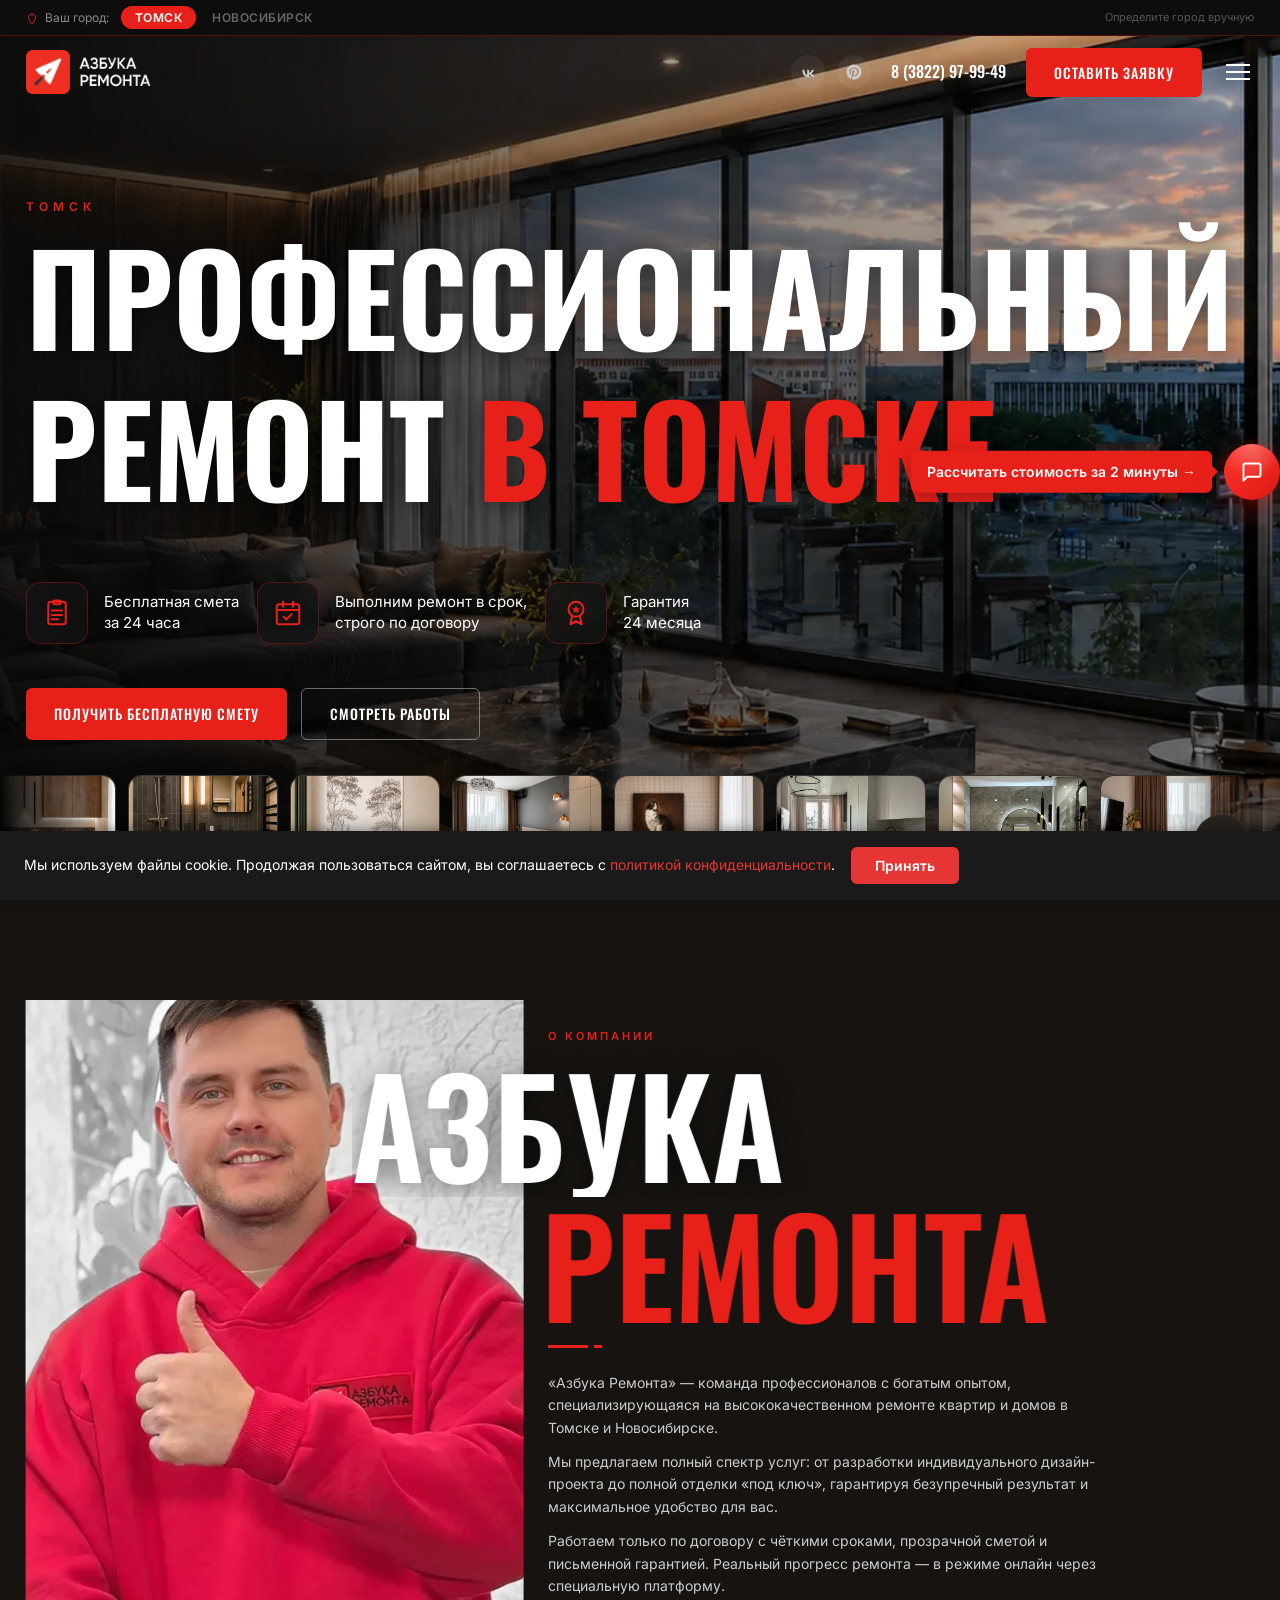
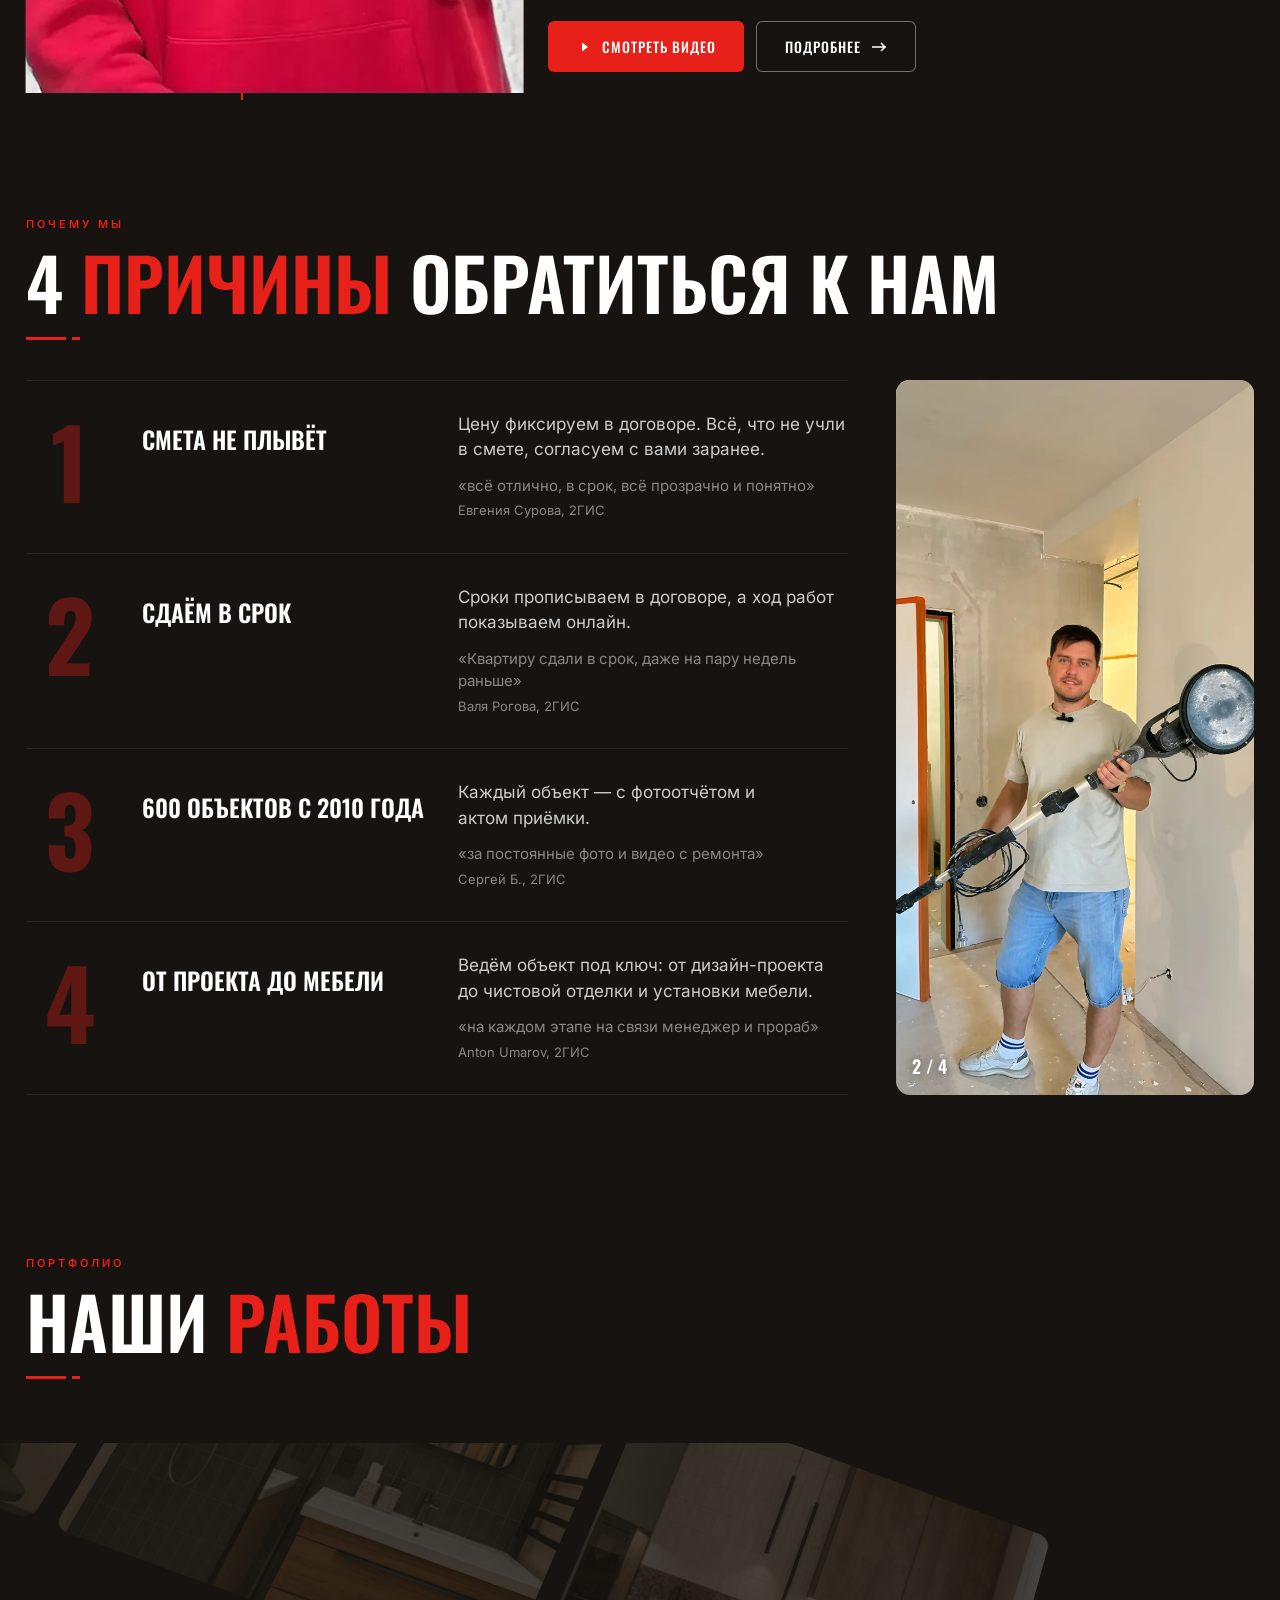
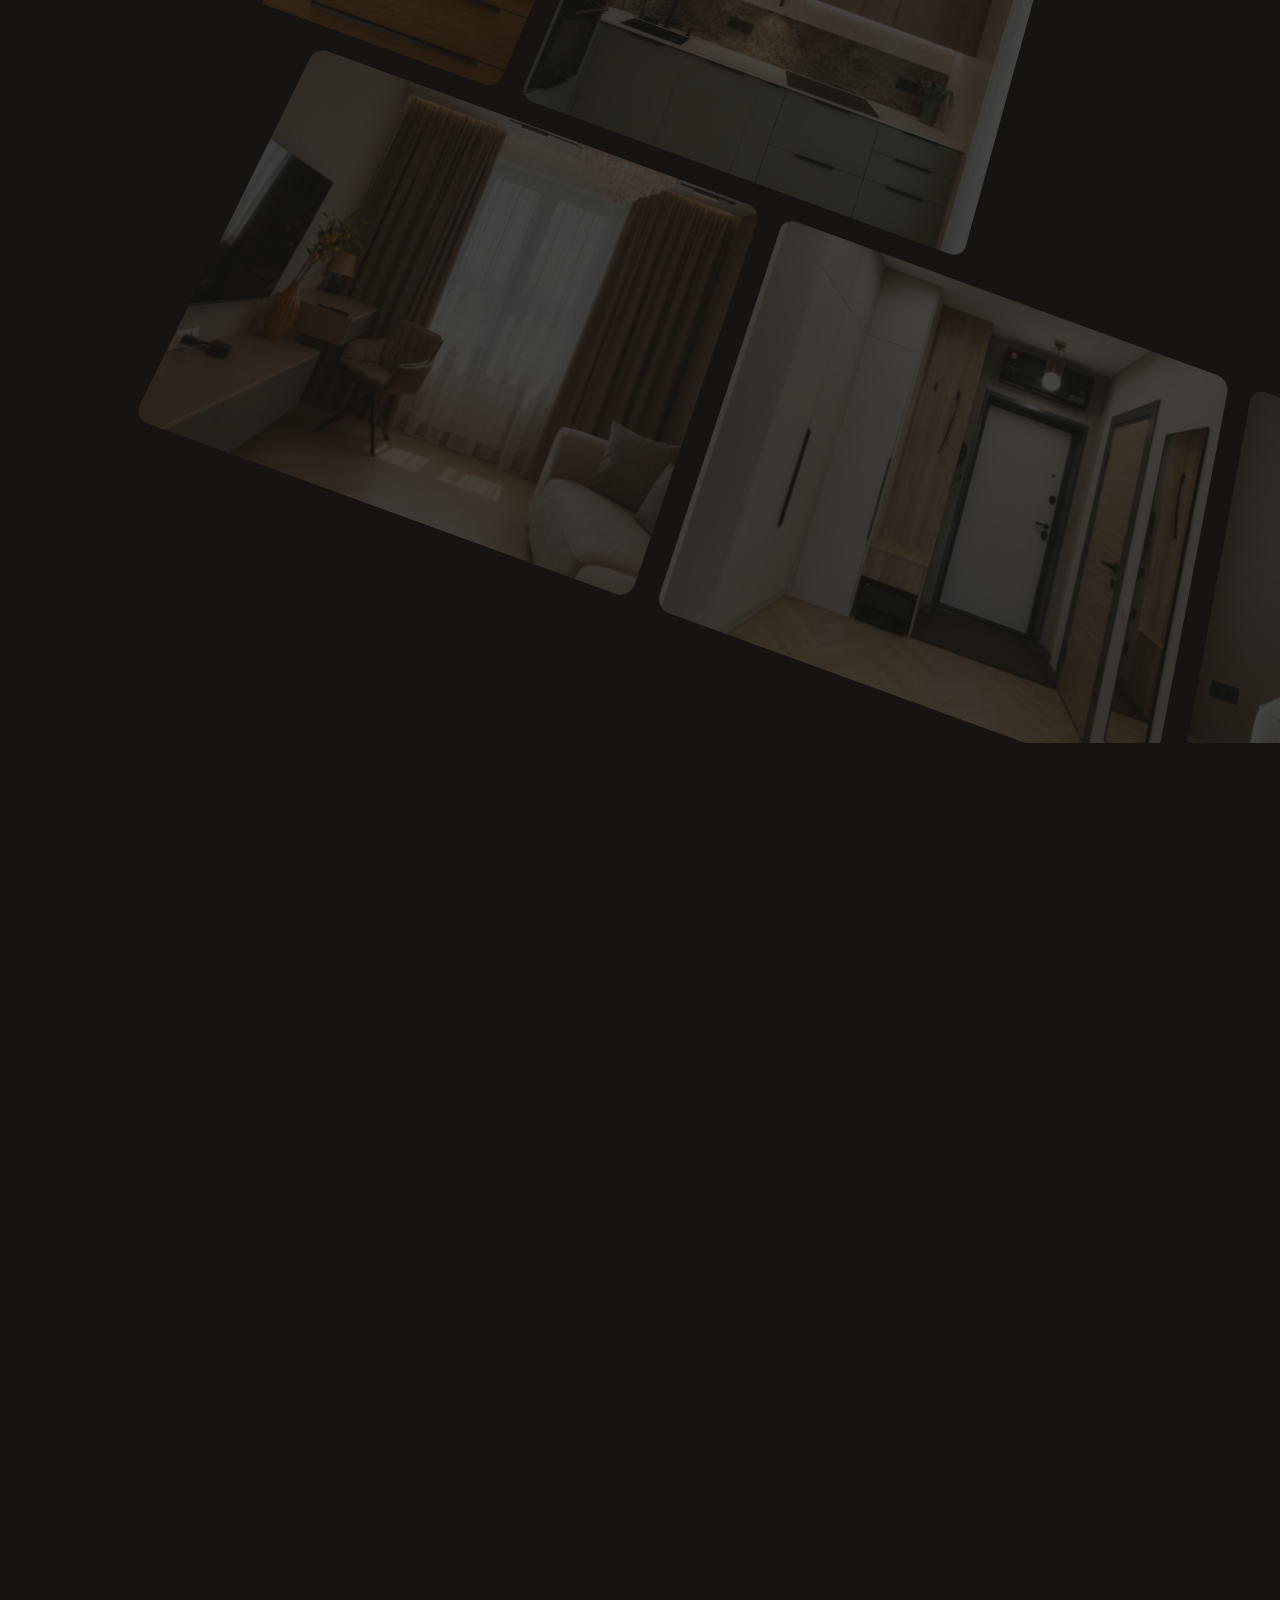
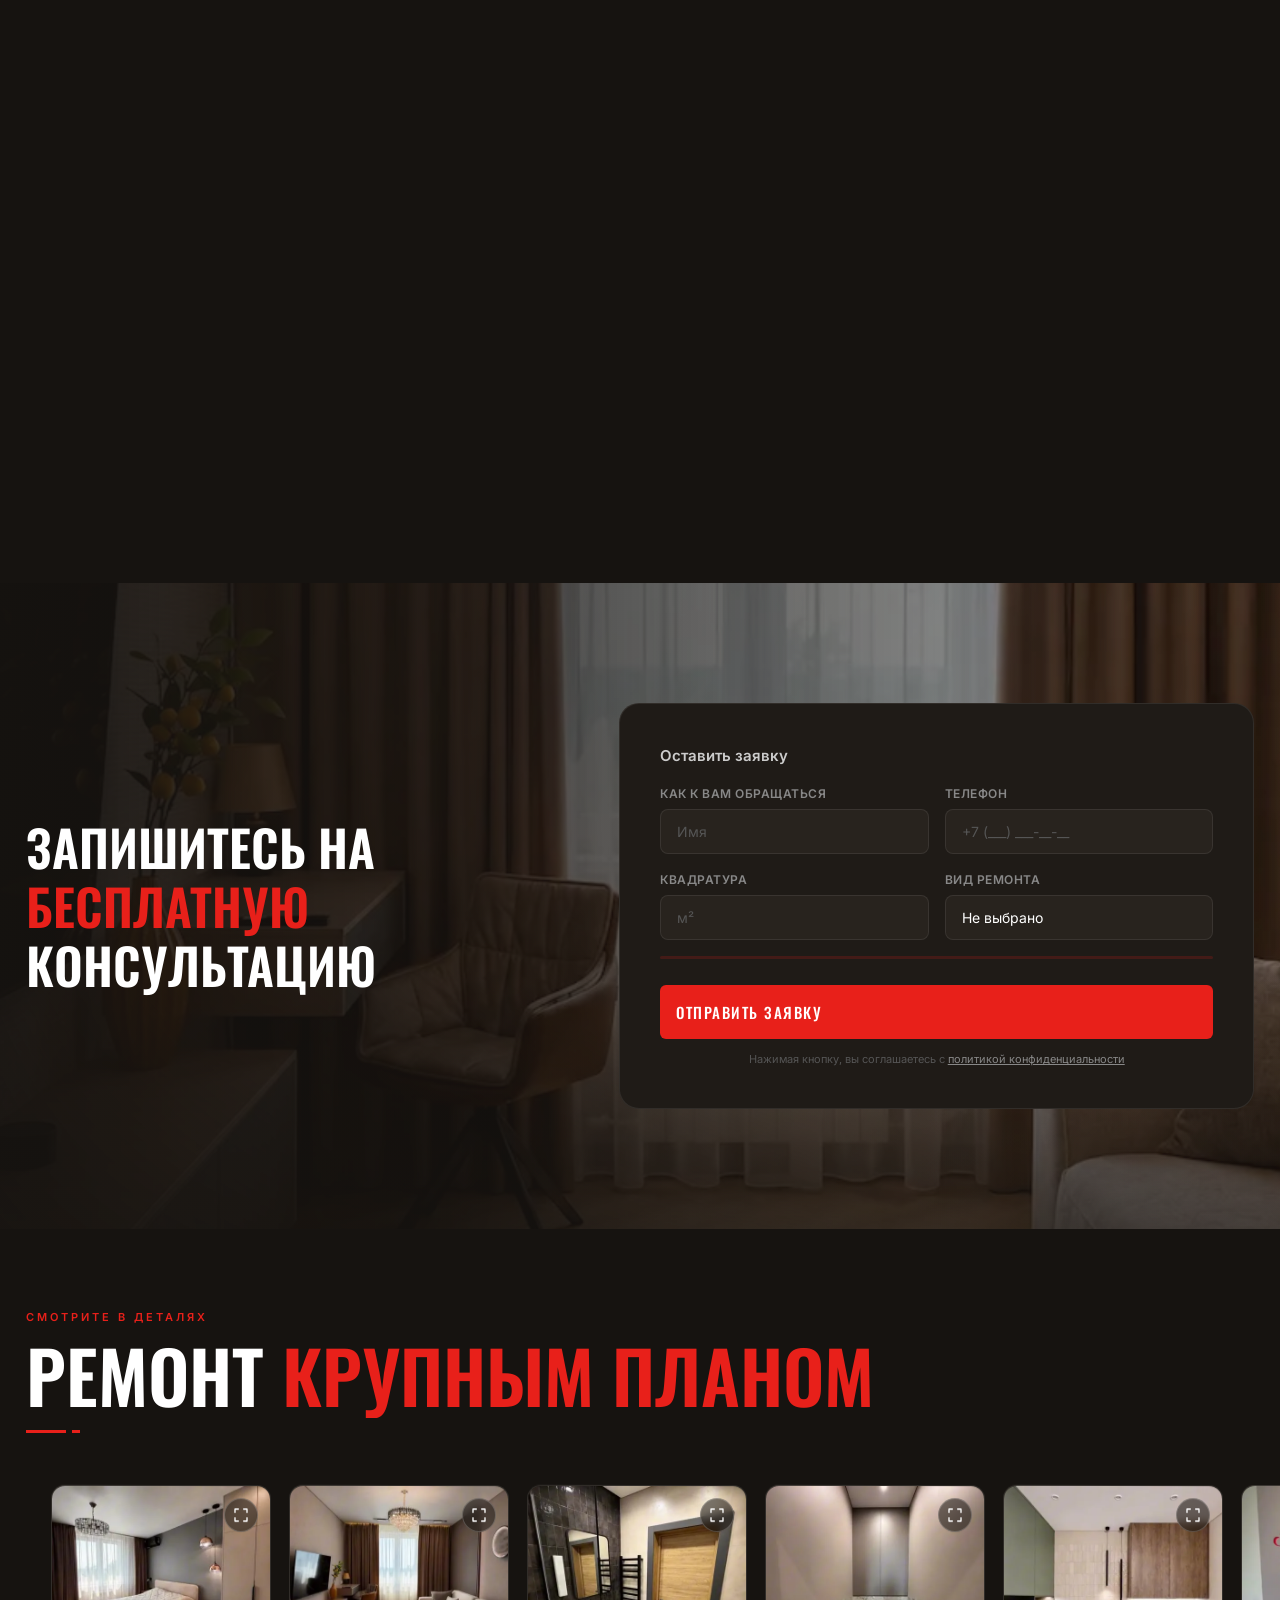
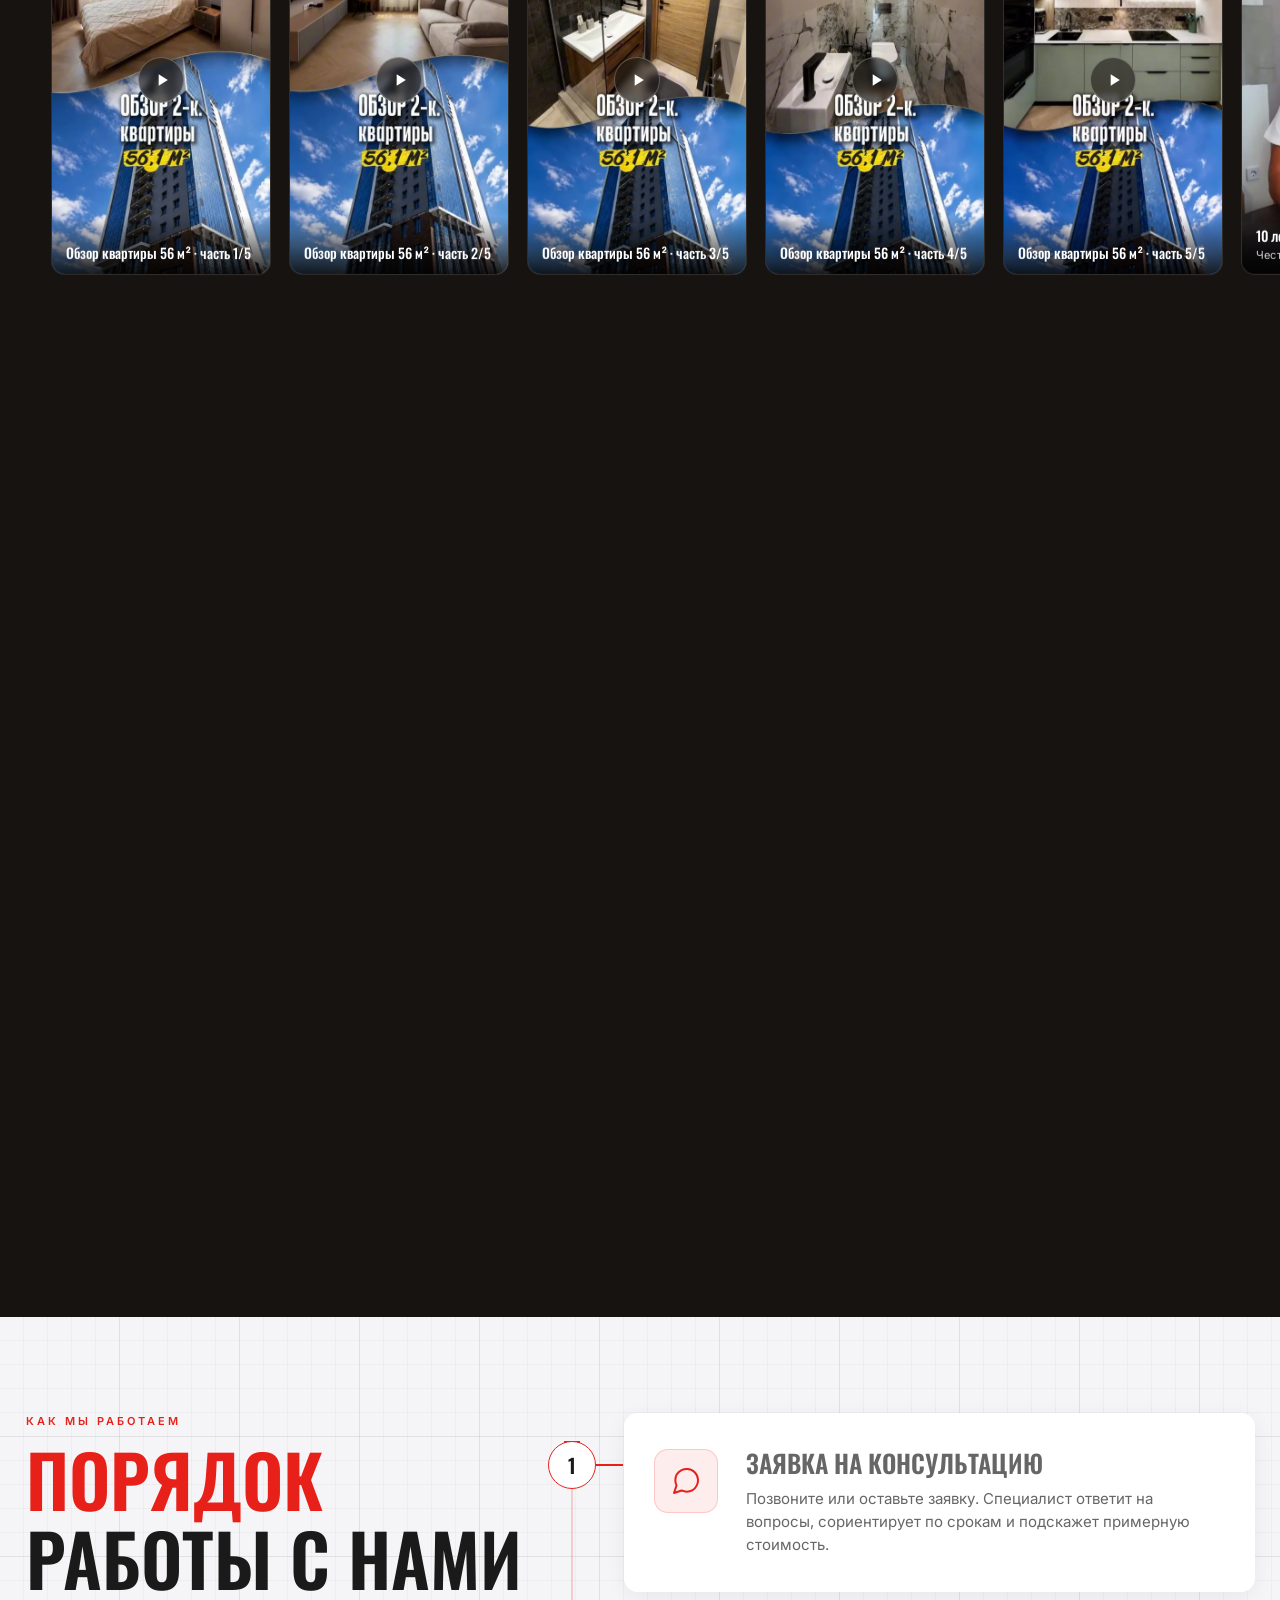
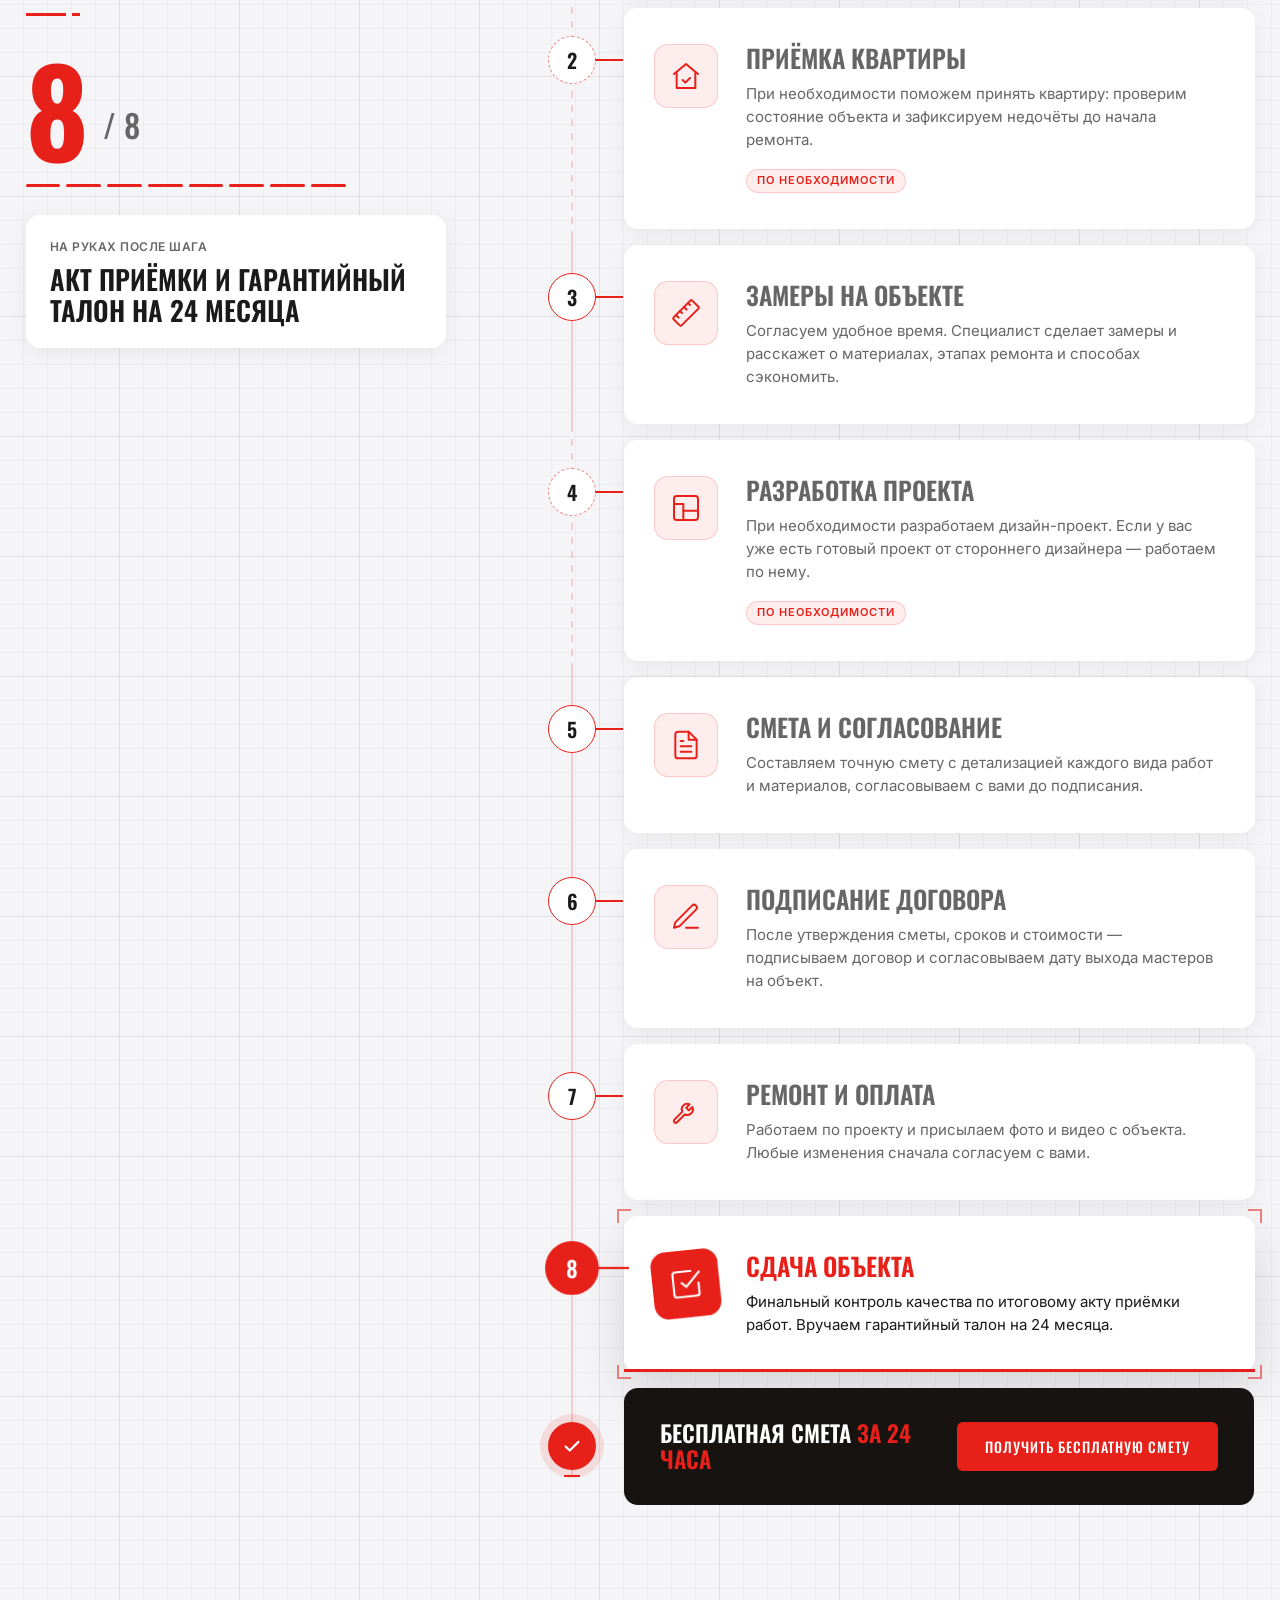
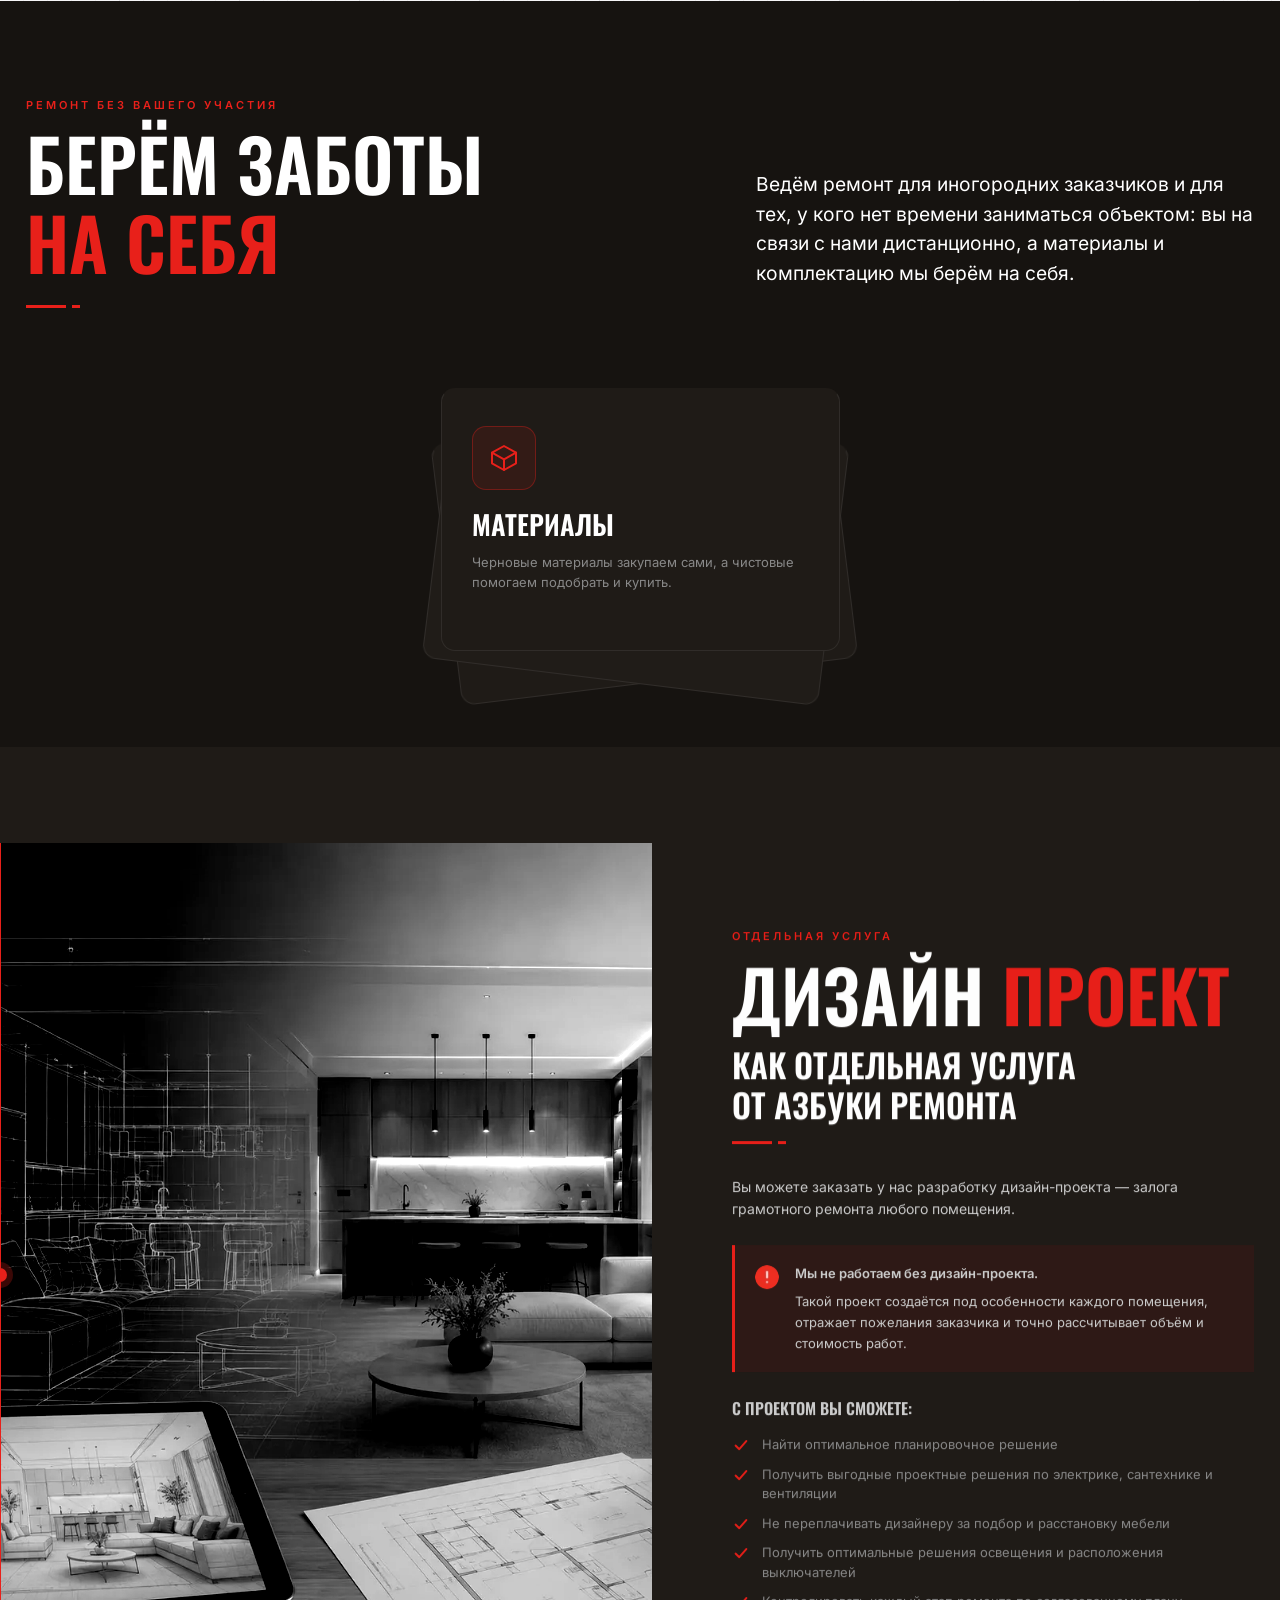
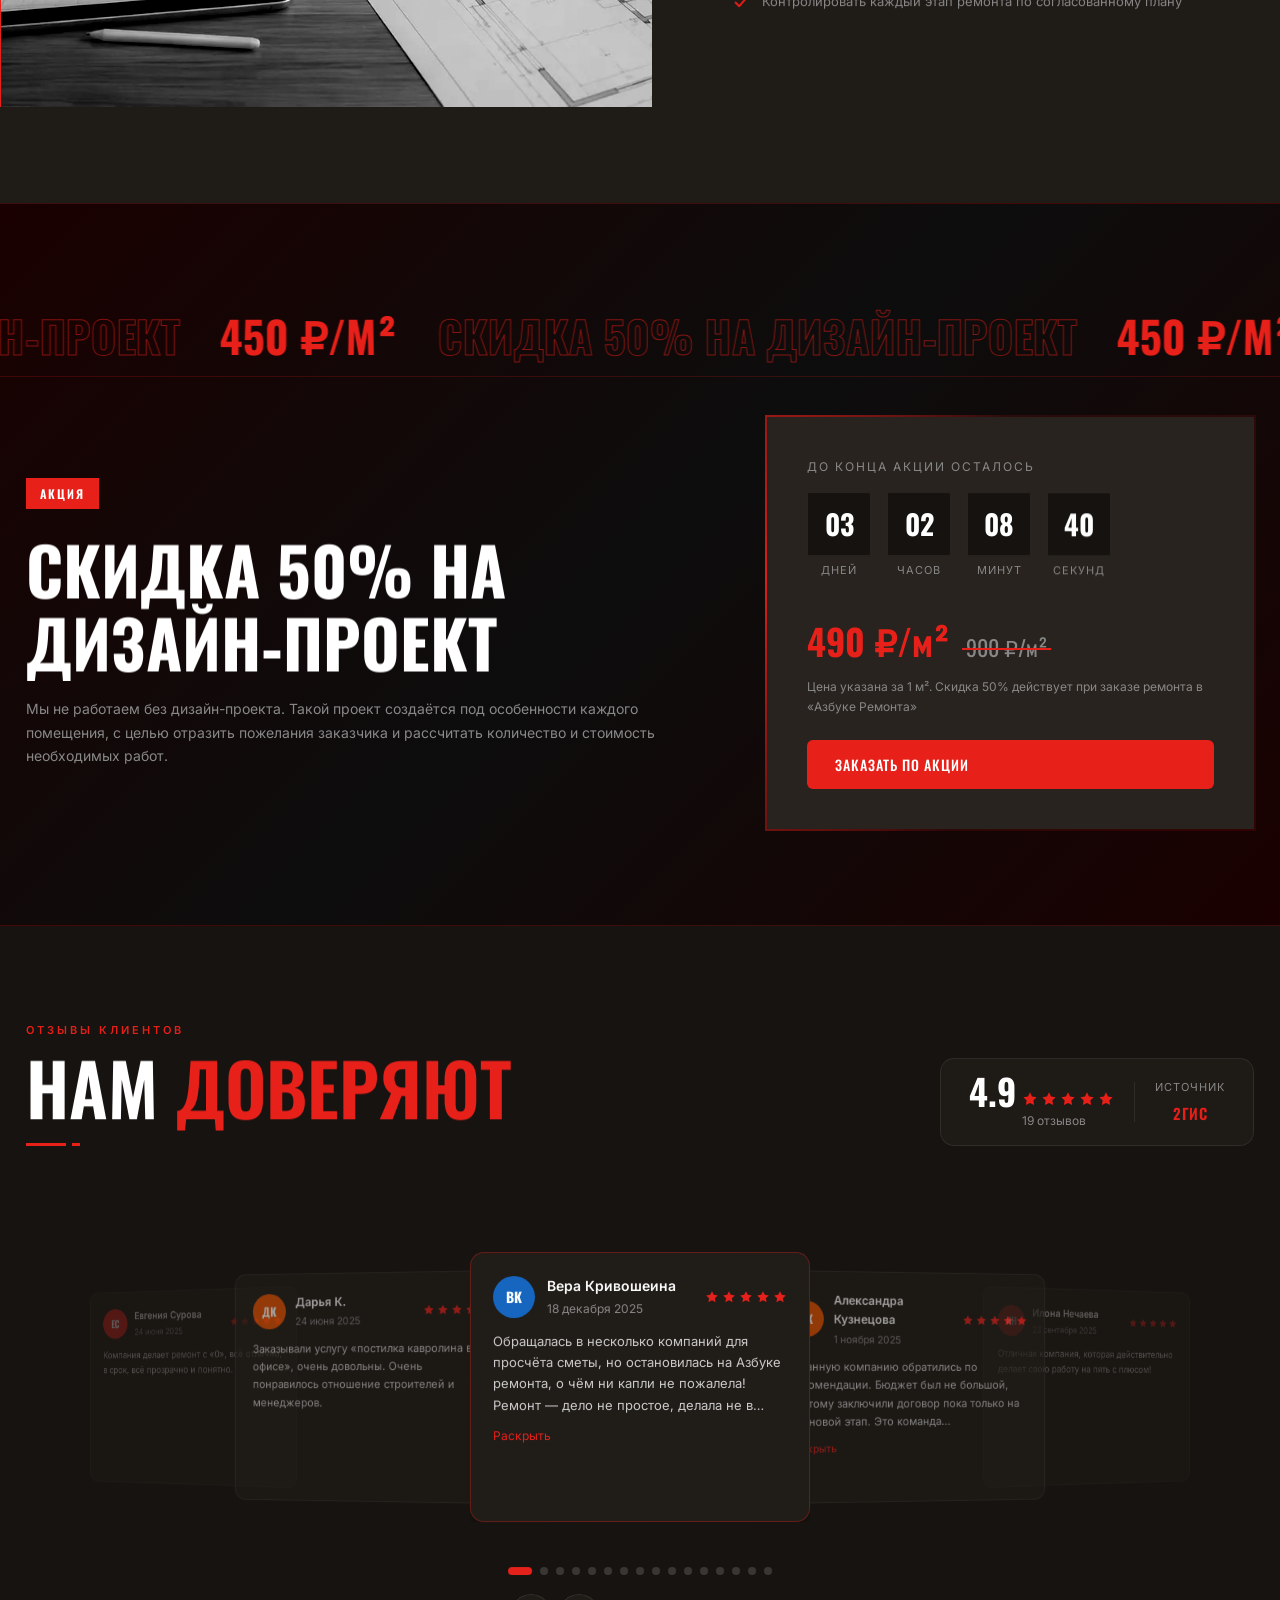
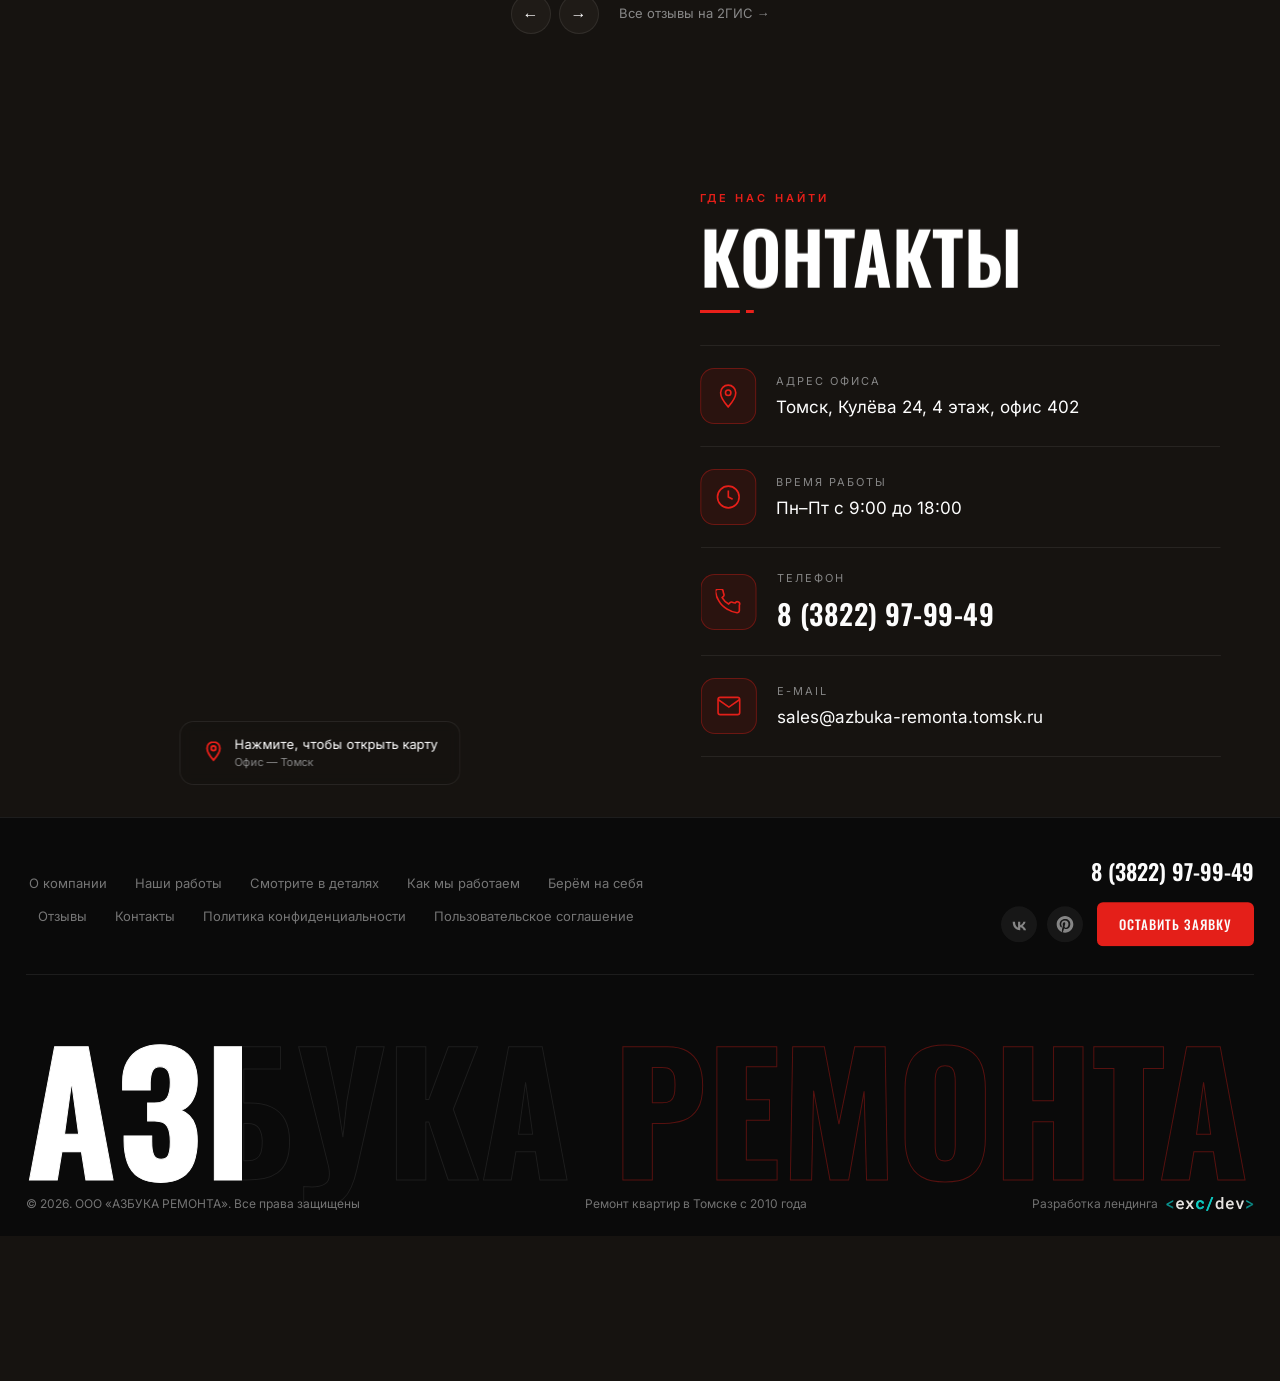
==== index.html @ 959928af "Превью: multipage @ 16febfe" ====
<!DOCTYPE html>
<html lang="ru" class="ed">
<head>
<meta charset="UTF-8" />
<script>
/* Превью для показа: заявки никуда не отправляются, город по IP не определяется. */
(function () {
  var realFetch = window.fetch.bind(window);
  function json(body) {
    return new Promise(function (ok) {
      setTimeout(function () {
        ok(new Response(JSON.stringify(body), { status: 200, headers: { 'Content-Type': 'application/json' } }));
      }, 400);
    });
  }
  window.fetch = function (url, opts) {
    var u = String(url && url.url || url);
    if (u.indexOf('api/lead.php') !== -1) return json({ ok: true });
    if (u.indexOf('ipapi.co') !== -1) return json({});
    return realFetch(url, opts);
  };
})();
</script>
<meta http-equiv="X-UA-Compatible" content="IE=edge" />
<meta name="viewport" content="width=device-width, initial-scale=1.0" />
<title>Ремонт квартир в Томске под ключ | Азбука Ремонта</title>
<meta name="description" content="Профессиональный ремонт квартир и домов в Томске. Бесплатная смета за 24 часа. Гарантия 24 месяца. Более 600 объектов. Работаем по договору с 2010 года." />
<meta name="keywords" content="ремонт квартир Томск, ремонт под ключ Томск, отделка квартир, дизайн проект, капитальный ремонт Томск, Азбука ремонта" />
<meta name="robots" content="noindex, nofollow">
<link rel="canonical" href="https://azbuka-remonta.ru/" />
<link rel="icon" href="data:image/svg+xml,%3Csvg xmlns='http://www.w3.org/2000/svg' viewBox='0 0 32 32'%3E%3Crect width='32' height='32' fill='%23E8201A'/%3E%3Ctext x='16' y='23' font-size='20' font-family='Arial' font-weight='bold' fill='white' text-anchor='middle'%3EА%3C/text%3E%3C/svg%3E" type="image/svg+xml" />
<link rel="apple-touch-icon" href="images/logo.webp" />
<script>
(function () {
  var HERO = { tomsk: 'images/hero-bg-tmsk.webp', novosibirsk: 'images/hero-bg-nsk.webp' };
  var HERO_MOBILE = { tomsk: 'images/hero-bg-tmsk-mobile.webp', novosibirsk: 'images/hero-bg-nsk-mobile.webp' };
  var DEFAULT_CITY = 'tomsk'; // ВНИМАНИЕ: должно совпадать с DEFAULT_CITY в основном <script> (~строка 4482)
  var saved = localStorage.getItem('azbuka_city');
  var cityForPreload = (saved && HERO[saved]) ? saved : DEFAULT_CITY;
  var isMobile = window.matchMedia && window.matchMedia('(max-width: 768px)').matches;
  var link = document.createElement('link');
  link.rel = 'preload';
  link.as = 'image';
  link.href = isMobile ? HERO_MOBILE[cityForPreload] : HERO[cityForPreload];
  document.head.appendChild(link);
})();
</script>
<meta property="og:type" content="website" />
<meta property="og:url" content="https://azbuka-remonta.ru/" />
<meta property="og:title" content="Азбука Ремонта — Профессиональный ремонт квартир в Томске" />
<meta property="og:description" content="Ремонт квартир под ключ в Томске. Бесплатная смета, гарантия 24 месяца, более 600 объектов." />
<meta property="og:image" content="https://azbuka-remonta.ru/images/hero-bg-tmsk.webp" />
<meta name="twitter:card" content="summary_large_image" />
<meta name="twitter:title" content="Азбука Ремонта — Профессиональный ремонт квартир в Томске" />
<meta name="twitter:description" content="Ремонт квартир под ключ в Томске. Бесплатная смета, гарантия 24 месяца, более 600 объектов." />
<meta name="twitter:image" content="https://azbuka-remonta.ru/images/hero-bg-tmsk.webp" />
<script type="application/ld+json" id="schemaOrg">
{
  "@context": "https://schema.org",
  "@type": ["LocalBusiness", "HomeAndConstructionBusiness"],
  "name": "Азбука Ремонта",
  "description": "Профессиональный ремонт квартир и домов в Томске",
  "url": "https://azbuka-remonta.ru/",
  "telephone": "+73822979949",
  "email": "sales@azbuka-remonta.tomsk.ru",
  "address": {
    "@type": "PostalAddress",
    "addressLocality": "Томск",
    "streetAddress": "Кулёва 24, 4 этаж, офис 402",
    "addressCountry": "RU"
  },
  "openingHours": "Mo-Fr 09:00-18:00",
  "foundingDate": "2010",
  "sameAs": ["https://vk.com/azbukaremonta"]
}
</script>
<link rel="preload" as="font" type="font/woff2" href="fonts/oswald-cyrillic.woff2" crossorigin />
<link rel="preload" as="font" type="font/woff2" href="fonts/oswald-latin.woff2" crossorigin />
<link rel="preload" as="font" type="font/woff2" href="fonts/inter-cyrillic-400.woff2" crossorigin />
<link rel="preload" as="font" type="font/woff2" href="fonts/inter-latin-400.woff2" crossorigin />
<style>
/* Шрифты — самостоятельный хостинг вместо fonts.googleapis.com. Oswald и Inter отдаются
   Google как один вариативный файл на подсет (ось wght), поэтому для Oswald (400–700)
   достаточно по одному файлу на cyrillic/latin; Inter статически зафиксирован на 400 и 600 —
   это единственные начертания, реально используемые на странице. */
@font-face {
  font-family: 'Oswald';
  font-style: normal;
  font-weight: 400;
  font-display: swap;
  src: url('fonts/oswald-cyrillic.woff2') format('woff2');
  unicode-range: U+0301, U+0400-045F, U+0490-0491, U+04B0-04B1, U+2116;
}
@font-face {
  font-family: 'Oswald';
  font-style: normal;
  font-weight: 500;
  font-display: swap;
  src: url('fonts/oswald-cyrillic.woff2') format('woff2');
  unicode-range: U+0301, U+0400-045F, U+0490-0491, U+04B0-04B1, U+2116;
}
@font-face {
  font-family: 'Oswald';
  font-style: normal;
  font-weight: 600;
  font-display: swap;
  src: url('fonts/oswald-cyrillic.woff2') format('woff2');
  unicode-range: U+0301, U+0400-045F, U+0490-0491, U+04B0-04B1, U+2116;
}
@font-face {
  font-family: 'Oswald';
  font-style: normal;
  font-weight: 700;
  font-display: swap;
  src: url('fonts/oswald-cyrillic.woff2') format('woff2');
  unicode-range: U+0301, U+0400-045F, U+0490-0491, U+04B0-04B1, U+2116;
}
@font-face {
  font-family: 'Oswald';
  font-style: normal;
  font-weight: 400;
  font-display: swap;
  src: url('fonts/oswald-latin.woff2') format('woff2');
  unicode-range: U+0000-00FF, U+0131, U+0152-0153, U+02BB-02BC, U+02C6, U+02DA, U+02DC, U+0304, U+0308, U+0329, U+2000-206F, U+20AC, U+2122, U+2191, U+2193, U+2212, U+2215, U+FEFF, U+FFFD;
}
@font-face {
  font-family: 'Oswald';
  font-style: normal;
  font-weight: 500;
  font-display: swap;
  src: url('fonts/oswald-latin.woff2') format('woff2');
  unicode-range: U+0000-00FF, U+0131, U+0152-0153, U+02BB-02BC, U+02C6, U+02DA, U+02DC, U+0304, U+0308, U+0329, U+2000-206F, U+20AC, U+2122, U+2191, U+2193, U+2212, U+2215, U+FEFF, U+FFFD;
}
@font-face {
  font-family: 'Oswald';
  font-style: normal;
  font-weight: 600;
  font-display: swap;
  src: url('fonts/oswald-latin.woff2') format('woff2');
  unicode-range: U+0000-00FF, U+0131, U+0152-0153, U+02BB-02BC, U+02C6, U+02DA, U+02DC, U+0304, U+0308, U+0329, U+2000-206F, U+20AC, U+2122, U+2191, U+2193, U+2212, U+2215, U+FEFF, U+FFFD;
}
@font-face {
  font-family: 'Oswald';
  font-style: normal;
  font-weight: 700;
  font-display: swap;
  src: url('fonts/oswald-latin.woff2') format('woff2');
  unicode-range: U+0000-00FF, U+0131, U+0152-0153, U+02BB-02BC, U+02C6, U+02DA, U+02DC, U+0304, U+0308, U+0329, U+2000-206F, U+20AC, U+2122, U+2191, U+2193, U+2212, U+2215, U+FEFF, U+FFFD;
}
@font-face {
  font-family: 'Inter';
  font-style: normal;
  font-weight: 400;
  font-display: swap;
  src: url('fonts/inter-cyrillic-400.woff2') format('woff2');
  unicode-range: U+0301, U+0400-045F, U+0490-0491, U+04B0-04B1, U+2116;
}
@font-face {
  font-family: 'Inter';
  font-style: normal;
  font-weight: 600;
  font-display: swap;
  src: url('fonts/inter-cyrillic-600.woff2') format('woff2');
  unicode-range: U+0301, U+0400-045F, U+0490-0491, U+04B0-04B1, U+2116;
}
@font-face {
  font-family: 'Inter';
  font-style: normal;
  font-weight: 400;
  font-display: swap;
  src: url('fonts/inter-latin-400.woff2') format('woff2');
  unicode-range: U+0000-00FF, U+0131, U+0152-0153, U+02BB-02BC, U+02C6, U+02DA, U+02DC, U+0304, U+0308, U+0329, U+2000-206F, U+20AC, U+2122, U+2191, U+2193, U+2212, U+2215, U+FEFF, U+FFFD;
}
@font-face {
  font-family: 'Inter';
  font-style: normal;
  font-weight: 600;
  font-display: swap;
  src: url('fonts/inter-latin-600.woff2') format('woff2');
  unicode-range: U+0000-00FF, U+0131, U+0152-0153, U+02BB-02BC, U+02C6, U+02DA, U+02DC, U+0304, U+0308, U+0329, U+2000-206F, U+20AC, U+2122, U+2191, U+2193, U+2212, U+2215, U+FEFF, U+FFFD;
}
/* Запасные начертания с метриками, подогнанными под Oswald/Inter (посчитано fontTools
   относительно локального Arial: size-adjust выравнивает средний размер глифа,
   ascent/descent/line-gap-override — вертикальные метрики), чтобы подстановка показывала
   текст тем же блоком, что и веб-шрифт после загрузки — без сдвига вёрстки. */
@font-face {
  font-family: 'Oswald Fallback';
  src: local('Arial');
  size-adjust: 97.19%;
  ascent-override: 122.75%;
  descent-override: 29.74%;
  line-gap-override: 0%;
}
@font-face {
  font-family: 'Inter Fallback';
  src: local('Arial'), local('ArialMT');
  size-adjust: 106.4%;
  ascent-override: 91.05%;
  descent-override: 22.67%;
  line-gap-override: 0%;
}
/* На Android локального Arial нет — второй запасной уровень подогнан под Roboto
   (системный шрифт Android), посчитано fontTools так же, как и для Arial выше. */
@font-face {
  font-family: 'Oswald Fallback Roboto';
  src: local('Roboto'), local('Roboto Regular'), local('Roboto-Regular');
  size-adjust: 81.88%;
  ascent-override: 145.70%;
  descent-override: 35.29%;
  line-gap-override: 0%;
}
@font-face {
  font-family: 'Inter Fallback Roboto';
  src: local('Roboto'), local('Roboto Regular'), local('Roboto-Regular');
  size-adjust: 104.66%;
  ascent-override: 92.56%;
  descent-override: 23.05%;
  line-gap-override: 0%;
}

*, *::before, *::after { box-sizing: border-box; margin: 0; padding: 0; }
:root {
  --red:        #E8201A;   
  --red-dark:   #C41A15;
  --bg:         #161310;   
  --bg2:        #1F1B17;   
  --bg3:        #28231E;   
  --white:      #FFFFFF;
  --gray:       #888888;   
  --gray-light: #CCCCCC;   
  --border:     rgba(255,255,255,0.08);
  --font-display: 'Oswald', 'Oswald Fallback', 'Oswald Fallback Roboto', sans-serif;
  --font-body:    'Inter', 'Inter Fallback', 'Inter Fallback Roboto', sans-serif;
  --max: 100%;
  --px: clamp(16px, 2vw, 28px);
  --section-pad: 96px;    
  --section-pad-mobile: 56px;
  --radius-sm:   6px;     
  --radius-input: 8px;    
  --radius-md:   14px;    
  --radius-lg:   20px;    
  --radius-pill: 999px;   
}
html {
  scroll-behavior: smooth;
  overflow-x: hidden; 
}
html.scroll-locked { overflow-y: hidden; }
body {
  background: var(--bg);
  color: var(--white);
  font-family: var(--font-body);
  font-size: 15px;
  line-height: 1.6;
}
img { max-width: 100%; display: block; }
a   { color: inherit; text-decoration: none; }
ul  { list-style: none; }
button { cursor: pointer; border: none; background: none; font-family: inherit; }
.wrapper { max-width: var(--max); margin: 0 auto; padding: 0 var(--px); }
#about, #works, #contacts {
  scroll-margin-top: 116px; 
}
@media (min-width: 2560px) {
  #about, #works, #contacts { scroll-margin-top: 132px; }
}
@media (min-width: 1920px) and (max-width: 2559px) {
  #about, #works, #contacts { scroll-margin-top: 124px; }
}
@media (max-width: 768px) {
  #about, #works, #contacts { scroll-margin-top: 108px; }
}
@media (max-width: 480px) {
  #about, #works, #contacts { scroll-margin-top: 104px; }
}
@media (max-width: 360px) {
  #about, #works, #contacts { scroll-margin-top: 100px; }
}
:focus-visible { outline: 2px solid var(--red); outline-offset: 3px; }
.btn:focus-visible, a:focus-visible { outline: 2px solid var(--red); outline-offset: 3px; }
.btn {
  position: relative;
  display: inline-flex;
  align-items: center;
  gap: 10px;
  padding: 14px 28px;
  border-radius: var(--radius-sm);
  font-family: var(--font-display);
  font-size: 14px;
  font-weight: 500;
  letter-spacing: 1px;
  text-transform: uppercase;
  cursor: pointer;
  overflow: hidden;
  isolation: isolate;
  transition: transform .3s cubic-bezier(.2,.7,.2,1), box-shadow .3s ease, color .3s ease, border-color .3s ease;
}
.btn::before {
  content: '';
  position: absolute; top: 0; left: -120%;
  width: 80%; height: 100%;
  background: linear-gradient(120deg, transparent, rgba(255,255,255,0.35), transparent);
  transform: skewX(-20deg);
  transition: left .55s ease;
  z-index: 2; pointer-events: none;
}
.btn:hover::before { left: 130%; }
.btn:hover  { transform: translateY(-3px); }
.btn:active { transform: translateY(-1px) scale(.98); }
.btn-red { background: var(--red); color: #fff; }
.btn-red:hover {
  background: var(--red-dark);
  box-shadow: 0 10px 28px rgba(232,32,26,0.45);
}
.btn-outline {
  background: transparent; color: #fff;
  border: 1px solid rgba(255,255,255,0.4);
}
.btn-outline::after {
  content: '';
  position: absolute; inset: 0;
  background: #fff;
  transform: translateY(101%);
  transition: transform .4s cubic-bezier(.2,.7,.2,1);
  z-index: -1;
}
.btn-outline:hover {
  border-color: #fff; color: #111;
  box-shadow: 0 10px 28px rgba(255,255,255,0.18);
}
.btn-outline:hover::after { transform: translateY(0); }
.btn-dark {
  background: var(--bg3); color: #fff;
}
.btn-dark::after {
  content: '';
  position: absolute; inset: 0;
  background: var(--red);
  transform: translateY(101%);
  transition: transform .4s cubic-bezier(.2,.7,.2,1);
  z-index: -1;
}
.btn-dark:hover {
  box-shadow: 0 10px 28px rgba(232,32,26,0.35);
}
.btn-dark:hover::after { transform: translateY(0); }
.section-tag {
  display: inline-block;
  font-family: var(--font-body);
  font-size: 11px;
  font-weight: 600;
  letter-spacing: 3px;
  text-transform: uppercase;
  color: var(--red);
  margin-bottom: 8px;
}
.section-title {
  font-family: var(--font-display);
  font-size: clamp(28px, 4vw, 48px);
  font-weight: 600;
  line-height: 1.1;
  text-transform: uppercase;
}
.section-title span { color: var(--red); }
.divider { display: flex; gap: 6px; margin: 16px 0 32px; }
.divider span:first-child { width: 40px; height: 3px; background: var(--red); }
.divider span:last-child  { width: 8px;  height: 3px; background: var(--red); }
.header {
  position: fixed; top: 0; left: 0; right: 0; z-index: 1000;
  background: transparent;
  border-bottom: 1px solid transparent;
  -webkit-backdrop-filter: none;
  backdrop-filter: none;
  transition:
    transform 0.3s ease,
    background 0.4s cubic-bezier(0.22, 0.61, 0.36, 1),
    border-color 0.4s cubic-bezier(0.22, 0.61, 0.36, 1),
    box-shadow 0.4s cubic-bezier(0.22, 0.61, 0.36, 1),
    backdrop-filter 0.4s;
}
.header.scrolled {
  background: rgba(16, 13, 10, 0.92);
  -webkit-backdrop-filter: saturate(140%) blur(14px);
  backdrop-filter: saturate(140%) blur(14px);
  border-bottom: 1px solid var(--border);
  box-shadow: 0 1px 0 rgba(0,0,0,0.15), 0 10px 30px rgba(0,0,0,0.35);
}
.header-inner {
  display: flex;
  flex-wrap: nowrap;
  align-items: center;
  justify-content: space-between;
  height: 72px;
  gap: 24px;
}
.header-logo img { height: 44px; width: auto; }
.header-nav { display: flex; gap: 28px; }
.header-nav a {
  font-size: 13px; font-weight: 500; letter-spacing: .5px;
  color: var(--gray-light); text-transform: uppercase;
  transition: color .2s;
}
.header-nav a:hover { color: var(--red); }
.header-right  { display: flex; align-items: center; gap: 20px; }
.header-right .btn { white-space: nowrap; }
.header-phone a { font-family: var(--font-display); font-size: 18px; font-weight: 500; color: #fff; white-space: nowrap; }
.header-socials { display: flex; gap: 12px; align-items: center; }
.header-socials a {
  display: flex; align-items: center; justify-content: center;
  width: 34px; height: 34px; border-radius: 50%;
  background: rgba(255,255,255,0.06);
  color: var(--gray-light);
  transition: background .2s, color .2s, transform .2s;
}
.header-socials svg { width: 18px; height: 18px; }
.header-socials a:hover { background: var(--red); color: #fff; transform: translateY(-2px); }
.burger { display: none; flex-direction: column; gap: 5px; cursor: pointer; padding: 4px; }
.burger span { display: block; width: 24px; height: 2px; background: #fff; transition: .3s; }
.burger.open span:nth-child(1) { transform: translateY(7px) rotate(45deg); }
.burger.open span:nth-child(2) { opacity: 0; }
.burger.open span:nth-child(3) { transform: translateY(-7px) rotate(-45deg); }
.mobile-menu {
  display: none;
  position: fixed; top: 72px; left: 0; right: 0; bottom: 0;
  background: var(--bg); z-index: 999;
  padding: 32px var(--px);
  flex-direction: column; gap: 24px;
  transition: transform 0.3s ease;
}
.mobile-menu.open { display: flex; }
.mobile-menu a { font-family: var(--font-display); font-size: 24px; text-transform: uppercase; }
.mobile-menu .header-phone a { font-size: 22px; }
.hero {
  position: relative;
  min-height: 100svh;
  display: flex;
  align-items: center;
  padding-bottom: 80px;
  padding-top: 72px;
  overflow: hidden;
}
.hero-bg {
  position: absolute; inset: 0; z-index: 1;
  background:
    linear-gradient(to top, rgba(0,0,0,0.55) 0%, rgba(0,0,0,0.12) 45%, transparent 100%),
    linear-gradient(90deg, rgba(10,10,10,0.88) 0%, rgba(10,10,10,0.45) 45%, rgba(10,10,10,0.06) 100%);
}
.hero-bg-img {
  position: absolute; inset: 0; z-index: 0;
  background: url('images/hero-bg-tmsk.webp') center / cover no-repeat;
}
@media (max-width: 768px) {
  .hero-bg-img { background-image: url('images/hero-bg-tmsk-mobile.webp'); }
  /* На узком экране текста больше и он идёт поверх центра кадра: вертикальный
     градиент чуть сильнее, горизонтальный почти отключён — он тут работает
     просто как общее затемнение. */
  .hero-bg {
    background:
      linear-gradient(to top, rgba(0,0,0,0.7) 0%, rgba(0,0,0,0.35) 55%, rgba(0,0,0,0.15) 100%),
      linear-gradient(90deg, rgba(10,10,10,0.6) 0%, rgba(10,10,10,0.35) 100%);
  }
}
.hero-content { position: relative; z-index: 2; width: 100%; }
.hero-eyebrow {
  font-size: 12px; letter-spacing: 5px; text-transform: uppercase;
  color: var(--red); margin-bottom: 18px; font-weight: 600;
  /* Оверлей ослаблен ради читаемости интерьера, а красный на светлом кадре
     держит контраст хуже белого — подстраховываем тенью, а не затемнением. */
  text-shadow: 0 1px 12px rgba(0,0,0,0.6);
}
.hero-title {
  font-family: var(--font-display);
  font-size: clamp(42px, 7vw, 90px);
  font-weight: 700; line-height: 0.98;
  text-transform: uppercase; margin-bottom: 44px;
  text-shadow: 0 2px 24px rgba(0,0,0,0.5);
  color: #ffffff;
}
.hero-title em { color: #ffffff; font-style: normal; display: block; }
.hero-badges { display: flex; flex-wrap: wrap; gap: 18px; margin-bottom: 44px; }
.hero-badge {
  display: flex; align-items: center; gap: 16px;
  cursor: default;
  transition: transform .35s cubic-bezier(.2,.7,.2,1);
}
.hero-badge:hover { transform: translateY(-4px); }
.hero-badge-icon {
  position: relative;
  width: 62px; height: 62px; flex-shrink: 0;
  background: rgba(20,20,20,0.78);
  border: 1px solid rgba(232,32,26,0.3);
  border-radius: var(--radius-md);
  display: flex; align-items: center; justify-content: center;
  backdrop-filter: blur(4px);
  -webkit-backdrop-filter: blur(4px);
  overflow: hidden;
  transition: border-color .35s ease, box-shadow .35s ease;
}
.hero-badge-icon::before {
  content: '';
  position: absolute; inset: 0;
  background: var(--red);
  transform: translateY(100%);
  transition: transform .4s cubic-bezier(.2,.7,.2,1);
  z-index: 0;
}
.hero-badge:hover .hero-badge-icon {
  border-color: var(--red);
  box-shadow: 0 8px 24px rgba(232,32,26,0.35);
}
.hero-badge:hover .hero-badge-icon::before { transform: translateY(0); }
.hero-badge-icon svg { position: relative; z-index: 1; width: 30px; height: 30px; display: block; transition: transform .35s ease; }
.hero-badge-icon img { position: relative; z-index: 1; width: 30px; height: 30px; object-fit: contain; display: block; }
.hero-badge:hover .hero-badge-icon svg { transform: scale(1.08); }
.hero-badge:hover .hero-badge-icon svg [stroke="#E8201A"] { stroke: #fff; }
.hero-badge:hover .hero-badge-icon svg [fill="#E8201A"]   { fill: #fff; }
.hero-badge-text {
  font-size: 15px; line-height: 1.35; color: #fff; font-weight: 400;
  white-space: nowrap;
  transition: color .35s ease;
}
.hero-badge:hover .hero-badge-text { color: var(--red); }
.hero-ctas { display: flex; gap: 14px; flex-wrap: wrap; }
.about { padding: var(--section-pad) 0; overflow: hidden; }
.about-top {
  display: grid;
  grid-template-columns: 1fr 1fr;
  gap: 80px; align-items: center; margin-bottom: 80px;
}
.about-img { position: relative; isolation: isolate; }
.about-img img { width: 100%; height: auto; display: block; object-fit: cover; object-position: top center; max-height: 520px; }
.about-img::after {
  content: ''; position: absolute;
  bottom: -16px; right: -16px;
  width: 60%; height: 60%;
  border: 2px solid var(--red); z-index: -1;
}
.about-text { color: var(--gray-light); font-size: 14px; margin-bottom: 24px; }
.about-text p + p { margin-top: 12px; }
.about-btns { display: flex; gap: 12px; flex-wrap: wrap; }
.about-photo {
  clip-path: inset(0 100% 0 0);
  transition: clip-path 0.8s cubic-bezier(0.77, 0, 0.175, 1);
}
.about-content #about-title {
  opacity: 0;
  transform: translateY(40px);
  transition: opacity 0.7s ease-out 200ms, transform 0.7s ease-out 200ms;
}
.about-content .about-text {
  opacity: 0;
  transform: translateY(25px);
  transition: opacity 0.6s ease-out 350ms, transform 0.6s ease-out 350ms;
}
.about-content .about-btns {
  opacity: 0;
  transform: translateY(15px);
  transition: opacity 0.5s ease-out 500ms, transform 0.5s ease-out 500ms;
}
.about-top.is-visible .about-photo                { clip-path: inset(0 0% 0 0); }
.about-top.is-visible .about-content #about-title { opacity: 1; transform: translateY(0); }
.about-top.is-visible .about-content .about-text  { opacity: 1; transform: translateY(0); }
.about-top.is-visible .about-content .about-btns  { opacity: 1; transform: translateY(0); }
@media (prefers-reduced-motion: reduce) {
  .about-photo,
  .about-content #about-title,
  .about-content .about-text,
  .about-content .about-btns {
    clip-path: none !important;
    opacity: 1 !important;
    transform: none !important;
    transition: none !important;
  }
}
.reasons-title   { text-align: center; margin-bottom: 8px; }
.reasons-divider { justify-content: center; }
.reasons-grid {
  display: grid;
  grid-template-columns: repeat(4, 1fr);
  gap: 2px; margin-top: 40px;
  perspective: 1600px; 
}
.reason-card {
  position: relative;
  min-height: 290px;
  background: transparent;
  perspective: 1200px;
}
.reason-inner {
  position: relative;
  width: 100%; height: 100%;
  min-height: 290px;
  transition: transform .7s cubic-bezier(.4,.2,.2,1);
  transform-style: preserve-3d;
}
.reason-card:hover .reason-inner { transform: translateY(-6px) rotateY(180deg); }
.reason-card.flipped .reason-inner { transform: translateY(-6px) rotateY(180deg); }
.reason-face {
  position: absolute; inset: 0;
  display: flex; flex-direction: column;
  padding: 32px;
  border-radius: var(--radius-md);
  overflow: hidden;
  backface-visibility: hidden;
  -webkit-backface-visibility: hidden;
}
.reason-front {
  background: var(--bg2);
  border-top: 2px solid transparent;
  transition: border-color .3s;
}
.reason-card:hover .reason-front { border-top-color: var(--red); }
.reason-back {
  background: linear-gradient(150deg, #2a1413 0%, #1a1010 100%);
  border-top: 2px solid var(--red);
  transform: rotateY(180deg);
  justify-content: center;
}
.reason-back-num {
  position: absolute; top: 16px; right: 22px;
  font-family: var(--font-display); font-size: 56px; font-weight: 700;
  color: rgba(232,32,26,0.18); line-height: 1; pointer-events: none;
}
.reason-back-name { color: #fff; margin-bottom: 14px; }
.reason-back-name span, .reason-back-name { position: relative; }
.reason-back .reason-text { color: var(--gray-light); font-size: 13px; line-height: 1.65; }
.reason-num {
  font-family: var(--font-display); font-size: 64px; font-weight: 700;
  color: rgba(232,32,26,0.12); line-height: 1; margin-bottom: 16px;
}
.reason-icon {
  width: 60px; height: 60px;
  display: flex; align-items: center; justify-content: center; flex-shrink: 0;
  background: rgba(232,32,26,0.10);
  border: 1px solid rgba(232,32,26,0.35);
  border-radius: var(--radius-md);
  overflow: hidden; 
  margin-bottom: 20px;
}
.reason-icon img {
  width: 100%; height: 100%;
  object-fit: cover;               
  border-radius: var(--radius-md); 
}
.reason-name {
  font-family: var(--font-display); font-size: 18px; font-weight: 600;
  text-transform: uppercase; margin-bottom: 12px;
}
.reason-text { font-size: 13px; color: var(--gray); line-height: 1.6; }
.consult {
  background: var(--bg2);
  display: flex;
  align-items: center;
}
.consult-inner {
  display: grid;
  grid-template-columns: 1fr 1fr;
  align-items: stretch;
  width: 100%;
}
@media (min-width: 961px) {
  .consult { min-height: calc(100vh - 116px); }
}
@media (min-width: 1920px) {
  .consult { min-height: calc(100vh - 124px); }
}
.consult-photos {
  display: grid;
  grid-template-columns: 1fr 1fr;
  grid-template-rows: 1fr 1fr;
  border-radius: var(--radius-lg);
  overflow: hidden;
  height: 100%;
  min-height: 380px;
  max-height: 460px;
}
.consult-photo {
  position: relative;
  overflow: hidden;
  display: block;
  cursor: pointer;
}
.consult-photo img {
  width: 100%; height: 100%;
  object-fit: cover; display: block;
  transition: transform .7s cubic-bezier(.2,.7,.2,1), filter .5s ease;
}
.consult-photo:hover img { transform: scale(1.08); filter: brightness(.5) saturate(1.1); }
.consult-photo-overlay {
  position: absolute; inset: 0; z-index: 2;
  display: flex; flex-direction: column;
  align-items: center; justify-content: center;
  gap: 16px;
  background: linear-gradient(to top, rgba(232,32,26,0.25), rgba(0,0,0,0.15));
  opacity: 0;
  transition: opacity .45s ease;
}
.consult-photo:hover .consult-photo-overlay { opacity: 1; }
.consult-photo:not(.consult-photo-all)::after {
  content: '';
  position: absolute; inset: 14px; z-index: 3;
  border: 1px solid rgba(255,255,255,0.6);
  opacity: 0; transform: scale(1.04);
  transition: opacity .45s ease, transform .45s cubic-bezier(.2,.7,.2,1);
  pointer-events: none;
}
.consult-photo:not(.consult-photo-all):hover::after { opacity: 1; transform: scale(1); }
.consult-photo-zoom {
  width: 56px; height: 56px; border-radius: 50%;
  background: var(--red);
  display: flex; align-items: center; justify-content: center;
  transform: translateY(14px) scale(.7);
  opacity: 0;
  transition: transform .5s cubic-bezier(.2,.7,.2,1) .05s, opacity .4s ease .05s;
  box-shadow: 0 8px 24px rgba(232,32,26,0.5);
}
.consult-photo-zoom svg { width: 24px; height: 24px; color: #fff; }
.consult-photo:hover .consult-photo-zoom { transform: translateY(0) scale(1); opacity: 1; }
.consult-photo-caption {
  display: flex; flex-direction: column; align-items: center; gap: 2px;
  text-align: center;
  transform: translateY(14px); opacity: 0;
  transition: transform .5s cubic-bezier(.2,.7,.2,1) .12s, opacity .4s ease .12s;
}
.consult-photo:hover .consult-photo-caption { transform: translateY(0); opacity: 1; }
.consult-photo-title {
  font-family: var(--font-display); font-size: 18px; font-weight: 600;
  text-transform: uppercase; color: #fff; letter-spacing: .5px;
}
.consult-photo-sub { font-size: 12px; color: rgba(255,255,255,0.8); letter-spacing: 1px; text-transform: uppercase; }
.consult-photo-all {
  background: linear-gradient(150deg, #1e1414 0%, #161212 100%);
  border: 1px solid rgba(232,32,26,0.25);
  border-bottom-right-radius: var(--radius-lg);
  color: var(--gray-light);
  display: flex; flex-direction: column;
  align-items: center; justify-content: center;
  gap: 12px; cursor: pointer;
  transition: background .3s ease, border-color .3s ease, color .3s ease;
}
.consult-photo-all:hover {
  background: linear-gradient(150deg, #241616 0%, #1a1212 100%);
  border-color: var(--red);
  color: #fff;
}
.consult-photo-all svg  { width: 40px; height: 40px; color: var(--red); transition: transform .35s cubic-bezier(.2,.7,.2,1); }
.consult-photo-all:hover svg { transform: scale(1.1); }
.consult-photo-all span { font-family: var(--font-display); font-size: 14px; letter-spacing: 1px; text-transform: uppercase; }
.consult-form { padding: 36px 50px; border-radius: var(--radius-lg); display: flex; flex-direction: column; justify-content: center; }
.consult-form-title {
  font-family: var(--font-display);
  font-size: clamp(26px, 2.6vw, 36px);
  font-weight: 600; text-transform: uppercase; line-height: 1.12;
  margin-bottom: 22px;
}
.consult-form-title span { color: var(--red); }
.form-subtitle { font-size: 15px; font-weight: 600; margin-bottom: 16px; color: var(--gray-light); }
.form-grid { display: grid; grid-template-columns: 1fr 1fr; gap: 16px; margin-bottom: 16px; }
.form-field { display: flex; flex-direction: column; gap: 6px; }
.form-label { font-size: 12px; font-weight: 600; letter-spacing: .5px; color: var(--gray); text-transform: uppercase; }
.form-input, .form-select {
  background: var(--bg3);
  border: 1px solid var(--border);
  border-radius: var(--radius-input);
  color: #fff; padding: 13px 16px;
  font-family: var(--font-body); font-size: 14px;
  outline: none; transition: border-color .2s;
  -webkit-appearance: none;
  appearance: none;
}
.form-input::placeholder { color: #555; }
.form-input:focus, .form-select:focus { border-color: var(--red); }
.form-select { cursor: pointer; }
.form-submit { width: 100%; padding: 16px; margin-top: 8px; font-size: 15px; letter-spacing: 1.5px; }
.form-privacy { font-size: 11px; color: #555; margin-top: 12px; line-height: 1.5; text-align: center; }
.form-privacy a { color: var(--gray); text-decoration: underline; }
.float-cta {
  position: fixed; bottom: 30px; right: 30px; z-index: 900;
  display: flex; flex-direction: column; gap: 12px; align-items: flex-end;
}
.float-cta-btn {
  background: var(--red); color: #fff;
  width: 56px; height: 56px; border-radius: 50%;
  display: flex; align-items: center; justify-content: center;
  box-shadow: 0 4px 20px rgba(232,32,26,0.4);
  transition: transform .2s, box-shadow .2s;
  text-decoration: none;
}
.float-cta-btn:hover { transform: scale(1.1); box-shadow: 0 6px 28px rgba(232,32,26,0.6); }
.float-scroll-up {
  background: var(--bg3); color: #fff;
  width: 56px; height: 56px; border-radius: 50%;
  display: flex; align-items: center; justify-content: center;
  box-shadow: 0 4px 16px rgba(0,0,0,0.4);
  border: 1px solid var(--border);
  cursor: pointer;
  opacity: 0;
  pointer-events: none;
  transform: translateY(10px);
  transition: opacity .3s, transform .3s, background .2s;
}
.float-scroll-up.visible {
  opacity: 1;
  pointer-events: auto;
  transform: translateY(0);
}
.float-scroll-up:hover { background: #333; }
@keyframes fadeUp {
  from { opacity: 0; transform: translateY(30px); }
  to   { opacity: 1; transform: translateY(0); }
}
@keyframes slideFromRight {
  from { opacity: 0; transform: translateX(80vw); }
  to   { opacity: 1; transform: translateX(0); }
}
@keyframes slideFromLeft {
  from { opacity: 0; transform: translateX(-80vw); }
  to   { opacity: 1; transform: translateX(0); }
}
.anim         { opacity: 0; }
.anim.visible { animation: fadeUp .6s ease forwards; }
.anim-from-right.visible { animation: slideFromRight 1.1s cubic-bezier(0.16, 1, 0.3, 1) both; }
.anim-from-left.visible  { animation: slideFromLeft  1.1s cubic-bezier(0.16, 1, 0.3, 1) 0.2s both; }
.anim-d1 { animation-delay: .1s; }
.anim-d2 { animation-delay: .2s; }
.anim-d3 { animation-delay: .3s; }
.anim-d4 { animation-delay: .4s; }
@keyframes heroEyebrowIn {
  from { opacity: 0; transform: translateX(-20px); }
  to   { opacity: 1; transform: translateX(0); }
}
@keyframes caretBlink {
  0%, 49%  { opacity: 1; }
  50%, 100%{ opacity: 0; }
}
.hero-eyebrow {
  opacity: 0;
  animation: heroEyebrowIn .6s ease .1s forwards;
}
.hero-title { min-height: 1.0em; }
.hero-title em { display: block; white-space: nowrap; }
.hero-title .white-line { display: block; margin-top: -0.02em; white-space: nowrap; }
.hero-title .red-text { display: inline; }
.hero-title .word-white { display: inline; color: #ffffff; }
.hero-title .rest-red  { display: inline; color: var(--red); }
.type-caret {
  display: inline-block;
  width: 5px;
  height: 0.85em;
  background: var(--red);
  animation: caretBlink .8s step-end infinite;
  vertical-align: text-bottom;
  margin-left: 2px;
}
.hero-title em .type-caret { background: #ffffff; }
.hero-title .white-line .type-caret { background: var(--red); }
.type-caret.done { animation: none; opacity: 0; width: 0; margin: 0; }
.hero-after {
  opacity: 0;
  transform: translateY(24px);
  transition: opacity .6s ease, transform .6s ease;
}
.hero-after.show {
  opacity: 1;
  transform: translateY(0);
}
@media (min-width: 2560px) {
  :root {
    --max: 100%;
    --px: 32px;
    --section-pad: 140px;
  }
  .header-inner        { height: 88px; }
  .header-logo img     { height: 56px; }
  .header-nav          { gap: 40px; }
  .header-nav a        { font-size: 15px; }
  .header-phone a      { font-size: 22px; }
  .mobile-menu         { top: 88px; }
  .hero-title          { font-size: 120px; }
  .hero-eyebrow        { font-size: 14px; letter-spacing: 6px; }
  .hero-badge          { padding: 16px 24px; }
  .hero-badge img      { width: 48px; height: 48px; }
  .hero-badge-text     { font-size: 16px; }
  .section-title       { font-size: 64px; }
  .section-tag         { font-size: 13px; letter-spacing: 4px; }
  .about-top           { gap: 120px; margin-bottom: 120px; }
  .about-text          { font-size: 17px; }
  .reason-card         { padding: 48px 36px; }
  .reason-num          { font-size: 88px; }
  .reason-icon img     { width: 100%; height: 100%; }
  .reason-name         { font-size: 22px; }
  .reason-text         { font-size: 15px; }
  .consult-form        { padding: 80px 70px; }
  .consult-form-title  { font-size: 52px; }
  .form-input,
  .form-select         { padding: 18px 20px; font-size: 16px; }
  .form-submit         { padding: 20px; font-size: 17px; }
  .process-icon        { width: 72px; height: 72px; }
  .process-step-title  { font-size: 20px; }
  .process-step-text   { font-size: 15px; }
  .tech-inner          { gap: 120px; }
  .sale-title          { font-size: 56px; }
  .sale-right          { padding: 56px; }
  .timer-num           { width: 88px; height: 88px; font-size: 38px; }
  .sale-price          { font-size: 48px; }
  .sale-price-old      { font-size: 28px; }
  .contacts-info       { padding: 80px; }
  .contacts-list       { gap: 36px; margin-top: 48px; }
  .footer              { padding: 80px 0 40px; }
  .footer-logo img     { height: 56px; }
  .footer-phone a      { font-size: 28px; }
  .footer-socials img  { width: 36px; height: 36px; }
  .float-cta-btn,
  .float-scroll-up     { width: 68px; height: 68px; }
}
@media (min-width: 1920px) and (max-width: 2559px) {
  :root {
    --max: 100%;
    --px: 28px;
    --section-pad: 120px;
  }
  .header-inner        { height: 80px; }
  .header-logo img     { height: 50px; }
  .header-nav          { gap: 36px; }
  .header-nav a        { font-size: 14px; }
  .mobile-menu         { top: 80px; }
  .hero-title          { font-size: 108px; }
  .hero-badge          { padding: 14px 22px; }
  .hero-badge img      { width: 42px; height: 42px; }
  .hero-badge-text     { font-size: 15px; }
  .section-title       { font-size: 58px; }
  .about-top           { gap: 100px; margin-bottom: 100px; }
  .reason-card         { padding: 44px 32px; }
  .reason-num          { font-size: 80px; }
  .reason-icon img     { width: 100%; height: 100%; }
  .reason-name         { font-size: 20px; }
  .consult-form        { padding: 70px 60px; }
  .consult-form-title  { font-size: 46px; }
  .process-icon        { width: 68px; height: 68px; }
  .tech-inner          { gap: 100px; }
  .sale-title          { font-size: 50px; }
  .sale-right          { padding: 48px; }
  .timer-num           { width: 76px; height: 76px; font-size: 32px; }
  .sale-price          { font-size: 42px; }
  .contacts-info       { padding: 70px; }
  .footer              { padding: 72px 0 36px; }
  .footer-logo img     { height: 50px; }
  .footer-phone a      { font-size: 26px; }
}
@media (min-width: 1440px) and (max-width: 1919px) {
  :root { --max: 100%; --px: clamp(24px, 2vw, 32px); }
  .header-nav          { gap: 20px; }
  .header-nav a        { font-size: 12.5px; }
  .header-right        { gap: 14px; }
  .hero-title          { font-size: clamp(80px, 6.5vw, 96px); }
  .about-top           { gap: 88px; }
  .tech-inner          { gap: 88px; }
  .consult-form        { padding: 56px; }
}
@media (min-width: 1280px) and (max-width: 1439px) {
  .header-nav          { gap: 22px; }
  .header-nav a        { font-size: 12px; }
  .header-phone a      { font-size: 16px; }
  .hero-title          { font-size: clamp(60px, 5.5vw, 80px); }
  .consult-form        { padding: 48px 40px; }
  .consult-form-title  { font-size: 32px; }
}
@media (max-width: 1200px) {
  .header-nav          { gap: 20px; }
  .header-nav a        { font-size: 12px; letter-spacing: 0; }
  .header-right        { gap: 14px; }
  .header-phone a      { font-size: 16px; }
  .btn                 { padding: 12px 20px; font-size: 13px; }
}
@media (max-width: 1024px) {
  :root { --section-pad: 80px; }
  .header-nav          { gap: 16px; }
  .header-nav a        { font-size: 11px; }
  .header-socials      { display: none; }
  .hero-title          { font-size: clamp(48px, 6vw, 72px); }
  .hero-badges         { gap: 14px; }
  .hero-badge          { padding: 10px 16px; }
  .about-top           { gap: 48px; margin-bottom: 60px; }
  .reasons-grid        { grid-template-columns: repeat(2, 1fr); }
  .reason-card         { padding: 28px 22px; }
  .consult-inner       { grid-template-columns: 1fr; }
  .consult-photos      { height: 420px; }
  .consult-form        { padding: 48px 40px; }
  .process-steps       { grid-template-columns: repeat(2, 1fr); }
  .process-step        { padding: 28px 24px; }
  .tech-inner          { gap: 48px; }
  .contacts-info       { padding: 48px 40px; }
}
/* Переключение на бургер-меню раньше 960px: на ~961-1100px полная навигация
   (логотип + 6 пунктов + соцсети + телефон + кнопка) не помещается в одну
   строку и упирается/наезжает. Порог поднят, чтобы бургер появлялся до того,
   как контенту перестаёт хватать места. */
@media (max-width: 1100px) {
  .header-nav          { display: none; }
  .burger              { display: flex; }
}
@media (max-width: 960px) {
  .about-top           { grid-template-columns: 1fr; gap: 40px; }
  .about-img::after    { display: none; }
  .about-img img       { aspect-ratio: 16/9; max-height: none; object-fit: cover; }
  .reasons-grid        { grid-template-columns: 1fr 1fr; }
  .consult-inner       { grid-template-columns: 1fr; }
  .consult-photos      { height: 380px; }
  .process-steps       { grid-template-columns: 1fr 1fr; }
  .tech-inner          { grid-template-columns: 1fr; }
  .tech-img img        { aspect-ratio: 16/9; width: 100%; }
  .sale-inner          { grid-template-columns: 1fr; gap: 40px; }
  .sale-right          { padding: 36px; }
  .contacts-inner      { grid-template-columns: 1fr; }
  .contacts-map img, .contacts-map iframe { min-height: 300px; height: 300px; }
  .contacts-map { min-height: 300px; }
  .contacts-info       { padding: 40px 32px; }
}
@media (max-width: 768px) {
  :root { --px: 20px; --section-pad: var(--section-pad-mobile); }
  .header-inner        { height: 64px; gap: 12px; }
  .header-logo img     { height: 36px; width: auto; }
  .header-logo         { flex-shrink: 0; }
  .header-nav,
  .header-socials      { display: none; }
  .burger              { display: flex; flex-shrink: 0; }
  .mobile-menu         { top: 64px; }
  .header-right > .btn { display: none; }
  .header-right        { gap: 12px; }
  .header-phone a      { font-size: 14px; white-space: nowrap; font-family: var(--font-body); font-weight: 600; }
  .hero                { padding-top: 64px; padding-bottom: 48px; align-items: flex-end; }
  .hero-title          { font-size: clamp(30px, 7.2vw, 52px); margin-bottom: 28px; }
  .hero-eyebrow        { font-size: 10px; letter-spacing: 3px; margin-bottom: 12px; }
  .hero-badges         { flex-direction: column; gap: 10px; margin-bottom: 28px; }
  .hero-badge          { padding: 10px 14px; }
  .hero-badge img      { width: 30px; height: 30px; }
  .hero-badge-text     { font-size: 13px; }
  .about-img img       { aspect-ratio: 3/2; max-height: 280px; object-fit: cover; object-position: top center; }
  .about-text          { font-size: 14px; }
  .about-btns          { flex-direction: column; gap: 10px; }
  .about-btns .btn     { justify-content: center; }
  .reasons-grid        { grid-template-columns: 1fr; gap: 16px; }
  .reason-card         { padding: 28px 20px; }
  .reason-num          { font-size: 56px; }
  .consult-photos      { height: 300px; }
  .consult-form        { padding: 40px 20px; }
  .consult-form-title  { font-size: clamp(24px, 6vw, 34px); margin-bottom: 24px; }
  .form-grid           { grid-template-columns: 1fr; gap: 14px; }
  .form-submit         { padding: 15px; }
  .process-steps       { grid-template-columns: 1fr; }
  .process-step        { padding: 28px 20px; }
  .tech-img img        { aspect-ratio: 16/9; max-height: 260px; object-fit: cover; object-position: center; }
  .tech-img picture    { display: block; }
  .sale-inner          { gap: 32px; }
  .sale-right          { padding: 24px 20px; }
  .sale-title          { font-size: clamp(24px, 6vw, 36px); }
  .timer               { gap: 10px; }
  .timer-num           { width: 52px; height: 52px; font-size: 22px; }
  .timer-label         { font-size: 10px; }
  .sale-price          { font-size: 32px; }
  .sale-price-old      { font-size: 20px; }
  .contacts-info       { padding: 36px 20px; }
  .contacts-list       { gap: 20px; margin-top: 20px; }
  .contacts-icon       { width: 32px; height: 32px; }
  .footer              { padding: 40px 0 24px; }
  .footer-top          { flex-direction: column; align-items: center; text-align: center; gap: 24px; }
  .footer-logo img     { height: 36px; }
  .footer-nav          { justify-content: center; max-width: 100%; gap: 10px 20px; }
  .footer-contact      { align-items: center; }
  .footer-bottom       { flex-direction: column; gap: 10px; text-align: center; }
  .float-cta           { bottom: 20px; right: 16px; gap: 10px; }
  .float-cta-btn,
  .float-scroll-up     { width: 50px; height: 50px; }
}
@media (max-width: 480px) {
  :root { --px: 16px; }
  .header-inner        { height: 60px; gap: 10px; }
  .header-logo img     { height: 32px; }
  .footer-logo img     { height: 32px; }
  .header-phone a      { font-size: 13px; }
  .mobile-menu         { top: 60px; }
  .mobile-menu a       { font-size: 20px; }
  .hero-title          { font-size: clamp(26px, 7vw, 36px); }
  .hero-ctas           { flex-direction: column; gap: 10px; }
  .hero-ctas .btn      { text-align: center; justify-content: center; width: 100%; }
  .section-title       { font-size: clamp(24px, 6.5vw, 36px); }
  .about-img img       { aspect-ratio: 4/3; max-height: 240px; object-fit: cover; }
  .tech-img img        { aspect-ratio: 16/9; max-height: 220px; }
  .consult-photos      { height: 240px; }
  .consult-form-title  { font-size: clamp(22px, 6vw, 28px); }
  .timer               { gap: 8px; flex-wrap: wrap; justify-content: center; }
  .timer-num           { width: 46px; height: 46px; font-size: 20px; }
  .sale-btn            { font-size: 13px; padding: 14px; margin-bottom: 76px; }
  .popup-box           { padding: 36px 24px; }
  .popup-title         { font-size: 22px; }
  .btn                 { padding: 12px 18px; font-size: 13px; }
  .contacts-item-value { font-size: 14px; }
  .footer-copy         { font-size: 11px; }
  .footer-bottom       { font-size: 11px; }
}
@media (max-width: 360px) {
  :root { --px: 14px; }
  .header-logo img     { height: 30px; }
  .footer-logo img     { height: 30px; }
  .hero-title          { font-size: clamp(23px, 6.6vw, 30px); }
  .hero-badge          { padding: 8px 12px; }
  .hero-badge img      { width: 26px; height: 26px; }
  .hero-badge-text     { font-size: 12px; }
  .reason-num          { font-size: 48px; }
  .reason-name         { font-size: 16px; }
  .timer-num           { width: 40px; height: 40px; font-size: 17px; }
  .timer               { gap: 6px; }
  .form-input,
  .form-select         { padding: 11px 14px; font-size: 13px; }
  .contacts-icon       { width: 28px; height: 28px; }
  .float-cta-btn,
  .float-scroll-up     { width: 44px; height: 44px; }
  .popup-box           { padding: 28px 16px; }
  .popup-title         { font-size: 20px; }
}
.btn-cta {
  animation: cta-glow 2.6s ease-in-out infinite;
}
.btn-cta::after {
  content: '';
  position: absolute;
  top: 0; left: 0;
  width: 55%; height: 100%;
  background: linear-gradient(120deg, transparent, rgba(255,255,255,.38), transparent);
  transform: skewX(-22deg) translateX(-200%);
  animation: cta-shine 2.6s ease-in-out infinite;
  z-index: 3; pointer-events: none;
}
@keyframes cta-glow {
  0%, 100% { box-shadow: 0 6px 20px rgba(232,32,26,.35); }
  50%       { box-shadow: 0 6px 32px rgba(232,32,26,.7), 0 0 0 6px rgba(232,32,26,.1); }
}
@keyframes cta-shine {
  0%        { transform: skewX(-22deg) translateX(-200%); opacity: 0; }
  18%       { opacity: 1; }
  55%       { transform: skewX(-22deg) translateX(236.3636%); opacity: 0; }
  100%      { transform: skewX(-22deg) translateX(236.3636%); opacity: 0; }
}
@media (prefers-reduced-motion: reduce) {
  .anim                { opacity: 1 !important; animation: none !important; }
  .float-scroll-up     { transition: opacity .1s; }
  .consult-photo img   { transition: none; }
  .float-cta-btn:hover { transform: none; }
  .btn-cta, .btn-cta::after { animation: none; }
  .qw-widget           { transition: opacity .1s !important; }
  .qw-btn-calc .qw-btn-icon { animation: none !important; }
  .qw-btn-calc .qw-icon-chat { animation: none !important; }
  .qw-btn-calc { animation: none !important; transition: none !important; }
  .qw-btn-el, .qw-close { transition: none !important; }
  .qw-hint             { transition: opacity .2s ease !important; }
  .quiz-step,
  .quiz-success        { animation: none !important; }
}
/* ═══ Портфолио — попап-галерея ═══ */
.consult-photo-count {
  position: absolute; z-index: 4;
  top: 10px; right: 10px;
  padding: 3px 9px;
  background: rgba(0,0,0,0.55);
  border-radius: 999px;
  font-size: 11px; letter-spacing: .5px; color: #fff;
  pointer-events: none;
}
.city-bar {
  position: fixed; top: 0; left: 0; right: 0; z-index: 1100;
  background: #0d0d0d;
  border-bottom: 1px solid rgba(232,32,26,0.3);
  height: 36px;
  display: flex; align-items: center;
  transition: transform .3s ease, opacity .3s ease;
}
.city-bar.hidden { transform: translateY(-100%); }
.city-bar-inner {
  max-width: var(--max); margin: 0 auto; padding: 0 var(--px);
  display: flex; align-items: center; gap: 12px;
  font-size: 12px; color: #888;
  width: 100%;
}
.city-bar-label { white-space: nowrap; }
.city-bar-label svg { display: inline; vertical-align: middle; margin-right: 4px; }
.city-tabs { display: flex; gap: 2px; }
.city-tab {
  padding: 4px 14px; font-size: 12px; font-weight: 600;
  letter-spacing: .5px; text-transform: uppercase;
  cursor: pointer; border: none; background: transparent;
  color: #666; font-family: var(--font-body);
  transition: color .2s, background .2s;
  border-radius: var(--radius-pill);
}
.city-tab:hover { color: #ccc; }
.city-tab.active { background: var(--red); color: #fff; }
.city-bar-auto { margin-left: auto; font-size: 11px; color: #555; white-space: nowrap; }
.city-bar-auto span { color: var(--red); }
body.city-bar-visible .header { transform: translateY(36px); }
body.city-bar-visible .mobile-menu { transform: translateY(36px); }
.city-toast {
  position: fixed; bottom: 90px; left: 50%; transform: translateX(-50%) translateY(20px);
  background: var(--bg2); border: 1px solid rgba(232,32,26,0.4);
  color: #ccc; font-size: 13px; padding: 12px 20px;
  z-index: 2000; opacity: 0;
  transition: opacity .4s, transform .4s;
  white-space: nowrap; pointer-events: none;
  border-left: 3px solid var(--red);
}
.city-toast.show { opacity: 1; transform: translateX(-50%) translateY(0); }
@media (max-width: 480px) {
  .city-bar-auto { display: none; }
  .city-toast { font-size: 12px; white-space: normal; max-width: 90vw; text-align: center; }
}
.qw-widget {
  position: fixed;
  right: 16px; bottom: 220px; z-index: 9999;
  cursor: pointer;
  opacity: 0; pointer-events: none;
  transform: translateX(16px);
  transition: opacity .3s ease, transform .3s ease;
}
.qw-widget.qw-visible  { opacity: .5; pointer-events: auto; transform: translateX(0); }
.qw-widget.qw-visible:hover,
.qw-widget.qw-expanded,
.qw-widget.qw-attention { opacity: 1; }
.qw-widget.qw-expanded { cursor: default; }
.qw-inner {
  display: flex; flex-direction: column-reverse; align-items: center;
}
.qw-widget:not(.qw-expanded) .qw-btn-el { pointer-events: none; }
.qw-close,
.qw-btn-el {
  position: relative;
  display: flex; align-items: center; justify-content: center;
  flex-shrink: 0;
  width: 48px; height: 48px; border-radius: 50%;
  margin-bottom: 12px;
  color: var(--white); text-decoration: none;
  background: var(--bg3); border: none; cursor: pointer;
  font-family: var(--font-body);
  box-shadow: 0 4px 14px rgba(0,0,0,.4);
  will-change: transform, opacity;
  transition:
    opacity .4s ease-in,
    filter .4s ease-in,
    transform .4s ease-in;
}
.qw-close:hover,
.qw-btn-el:hover { filter: brightness(1.12); }
.qw-btn-calc {
  width: 56px; height: 56px; margin-bottom: 0; color: #fff; z-index: 2; order: 3;
  background: linear-gradient(135deg, #FF3B30 0%, var(--red) 55%, #8A0E0A 100%);
  background-size: 160% 160%;
  background-position: 0% 50%;
  box-shadow: 0 12px 32px rgba(232,32,26,.35), 0 0 12px 2px rgba(232,32,26,.15);
  transition:
    width .34s cubic-bezier(.4,0,.2,1),
    border-radius .34s cubic-bezier(.4,0,.2,1),
    box-shadow .35s cubic-bezier(.22,.61,.36,1),
    background-position .35s cubic-bezier(.22,.61,.36,1),
    height .32s cubic-bezier(.34,1.56,.64,1),
    margin-bottom .32s cubic-bezier(.34,1.56,.64,1),
    opacity .24s ease,
    transform .35s cubic-bezier(.22,.61,.36,1),
    filter .15s ease;
}
.qw-widget.qw-visible:not(.qw-expanded) .qw-btn-calc:hover {
  background-position: 100% 50%;
  box-shadow: 0 14px 34px rgba(232,32,26,.4), 0 0 14px 3px rgba(232,32,26,.18);
}
.qw-widget:not(.qw-expanded) .qw-btn-calc {
  overflow: hidden;
}
.qw-widget:not(.qw-expanded) .qw-btn-calc::after {
  content: '';
  position: absolute;
  top: 0; left: 0; right: 0; height: 60%;
  background: radial-gradient(ellipse at 50% 0%, rgba(255,255,255,.3) 0%, rgba(255,255,255,0) 75%);
  pointer-events: none;
}
.qw-btn-max  { background: #0077FF; color: #fff; order: 2; }
.qw-btn-tg   { background: #2AABEE; color: #fff; order: 1; }
.qw-btn-call { background: #25D366; color: #fff; order: 0; }
.qw-close    { font-size: 20px; color: var(--white); order: 4; }
.qw-widget:not(.qw-expanded) .qw-btn-max,
.qw-widget:not(.qw-expanded) .qw-btn-tg,
.qw-widget:not(.qw-expanded) .qw-btn-call,
.qw-widget:not(.qw-expanded) .qw-close {
  opacity: 0;
  filter: blur(2px);
  transform: scale(.9) rotate(45deg);
  pointer-events: none;
}
.qw-widget.qw-expanded .qw-btn-max,
.qw-widget.qw-expanded .qw-btn-tg,
.qw-widget.qw-expanded .qw-btn-call,
.qw-widget.qw-expanded .qw-close {
  opacity: 1;
  filter: blur(0);
  transform: scale(1) rotate(0deg);
  pointer-events: auto;
}
.qw-widget.qw-closing .qw-btn-max,
.qw-widget.qw-closing .qw-btn-tg,
.qw-widget.qw-closing .qw-btn-call,
.qw-widget.qw-closing .qw-close {
  transition:
    opacity .3s ease-in,
    filter .3s ease-in,
    transform .3s ease-in;
}
.qw-widget.qw-expanded .qw-btn-calc {
  margin-bottom: 12px;
  transform: translateY(-8px);
  background: #fff;
  border: 2px solid var(--red);
  box-shadow: 0 12px 32px rgba(232,32,26,.35), 0 0 12px 2px rgba(232,32,26,.15);
  transition:
    width .34s ease-in,
    border-radius .34s ease-in,
    box-shadow .35s ease-in,
    background-position .35s ease-in,
    height .32s ease-in,
    margin-bottom .32s ease-in,
    opacity .24s ease-in,
    transform .35s ease-in,
    filter .15s ease-in;
}
.qw-btn-calc svg,
.qw-btn-calc img {
  position: absolute; top: 50%; left: 50%;
  transform: translate(-50%,-50%) scale(1);
  transition: opacity .4s ease-in, transform .4s ease-in;
}
.qw-btn-calc .qw-icon-calc { opacity: 0; transform: translate(-50%,-50%) scale(.4); }
.qw-widget.qw-expanded .qw-btn-calc .qw-icon-chat { opacity: 0; transform: translate(-50%,-50%) scale(.4); }
.qw-widget.qw-expanded .qw-btn-calc .qw-icon-calc { opacity: 1; transform: translate(-50%,-50%) scale(1); }
@keyframes qw-icon-pulse {
  0%, 100% { transform: translate(-50%,-50%) scale(1); }
  50%      { transform: translate(-50%,-50%) scale(1.15); }
}
.qw-widget.qw-visible:not(.qw-expanded) .qw-btn-calc .qw-icon-chat {
  animation: qw-icon-pulse 1.6s ease-in-out infinite;
}
@keyframes qw-pulse {
  0%, 100% {
    transform: scale(1);
    box-shadow: 0 12px 32px rgba(232,32,26,.35), 0 0 12px 2px rgba(232,32,26,.15);
  }
  50% {
    transform: scale(1.02);
    box-shadow: 0 14px 34px rgba(232,32,26,.4), 0 0 16px 4px rgba(232,32,26,.22);
  }
}
.qw-widget.qw-visible:not(.qw-expanded) .qw-btn-calc {
  animation: qw-pulse 3.8s ease-in-out infinite;
}
.qw-hint {
  position: fixed;
  z-index: 9998;
  white-space: nowrap;
  background: var(--red);
  color: #fff;
  padding: 10px 16px;
  border-radius: var(--radius-sm);
  font-family: var(--font-body);
  font-size: 14px; font-weight: 600;
  opacity: 0;
  transform: translate(10px, -50%);
  pointer-events: none;
  transition: opacity .4s ease, transform .4s ease;
  box-shadow: 0 6px 20px rgba(0,0,0,0.25);
}
.qw-hint::after {
  content: '';
  position: absolute;
  left: 100%; top: 50%;
  transform: translateY(-50%);
  border: 6px solid transparent;
  border-left-color: var(--red);
}
.qw-hint.qw-hint--show {
  opacity: 1;
  transform: translate(0, -50%);
  pointer-events: auto;
  cursor: pointer;
}
@media (max-width: 768px) {
  .qw-hint { display: none; }
}
.qw-close::before,
.qw-btn-el::before {
  content: attr(data-tooltip);
  position: absolute;
  right: calc(100% + 12px);
  top: 50%;
  white-space: nowrap;
  background: var(--bg2);
  color: #fff;
  padding: 6px 12px;
  border-radius: var(--radius-sm);
  font-family: var(--font-body);
  font-size: 13px;
  opacity: 0;
  transform: translate(8px, -50%);
  pointer-events: none;
  transition: opacity .2s ease, transform .2s ease;
  box-shadow: 0 4px 14px rgba(0,0,0,.35);
}
.qw-widget.qw-expanded .qw-close:hover::before,
.qw-widget.qw-expanded .qw-btn-el:hover::before {
  opacity: 1;
  transform: translate(0, -50%);
}
.qw-widget.qw-expanded .qw-btn-calc::before {
  opacity: 1;
  transform: translate(0, -50%);
  transition-delay: .3s;
  background: var(--red);
  font-weight: 600;
}
.qw-widget.qw-expanded:has(.qw-btn-max:hover, .qw-btn-tg:hover, .qw-btn-call:hover, .qw-close:hover) .qw-btn-calc::before {
  opacity: 0;
  transition-delay: 0s;
}
@media (max-width: 768px) {
  .qw-widget { bottom: 140px; }
  .qw-widget.qw-visible { opacity: 1; }
  .qw-close::before,
  .qw-btn-el::before,
  .qw-widget.qw-expanded .qw-btn-calc::before { display: none !important; }
}
@media (max-width: 480px) {
  .qw-widget { bottom: 80px; right: 8px; }
  .qw-btn-calc { width: 48px; height: 48px; margin-bottom: 0; }
  .qw-btn-calc .qw-icon-calc { width: 24px; height: 24px; }
  .qw-close,
  .qw-btn-el { width: 44px; height: 44px; margin-bottom: 10px; }
}
.cookie-banner {
  position: fixed; bottom: 0; left: 0; right: 0; z-index: 9999;
  background: #1a1a1a; color: #fff;
  padding: 16px 24px; display: flex; align-items: center;
  gap: 16px; flex-wrap: wrap;
  font-family: var(--font-body, Inter, sans-serif); font-size: 14px;
  box-shadow: 0 -2px 12px rgba(0,0,0,0.4);
}
.cookie-banner a { color: #e63535; text-underline-offset: 3px; }
.cookie-banner__btn {
  background: #e63535; color: #fff; border: none; cursor: pointer;
  padding: 10px 24px; border-radius: 6px; font-size: 14px;
  font-weight: 600; white-space: nowrap; flex-shrink: 0;
}
.cookie-banner__btn:hover { background: #c42b2b; }
.cookie-banner--hidden { display: none; }
</style>
<link rel="stylesheet" href="motion.css" />
<link rel="stylesheet" href="editorial.css" />
<link rel="stylesheet" href="consult.css" />
<link rel="stylesheet" href="process.css" />
<link rel="stylesheet" href="remote.css" />
<link rel="stylesheet" href="tech.css" />
<link rel="stylesheet" href="sale.css" />
<link rel="stylesheet" href="contacts.css" />
<link rel="stylesheet" href="hero.css" />

<!-- Яндекс.Метрика -->
<script>
   var YM_COUNTER_ID = 113581011;
   if (YM_COUNTER_ID && YM_COUNTER_ID !== "YOUR_COUNTER_ID" && location.hostname === "azbuka-remonta.ru") {
     (function(m,e,t,r,i,k,a){m[i]=m[i]||function(){(m[i].a=m[i].a||[]).push(arguments)};
     m[i].l=1*new Date();
     for (var j = 0; j < document.scripts.length; j++) {if (document.scripts[j].src === r) { return; }}
     k=e.createElement(t),a=e.getElementsByTagName(t)[0],k.async=1,k.src=r,a.parentNode.insertBefore(k,a)})
     (window, document, "script", "https://mc.yandex.ru/metrika/tag.js?id=113581011", "ym");
     try {
       ym(YM_COUNTER_ID, "init", {
            ssr:true,
            webvisor:true,
            clickmap:true,
            ecommerce:"dataLayer",
            referrer: document.referrer,
            url: location.href,
            accurateTrackBounce:true,
            trackLinks:true
       });
     } catch (e) { /* счётчик не инициализирован */ }
   }
</script>
<!-- /Яндекс.Метрика -->
</head>
<body>



<div class="city-bar" id="cityBar" role="navigation" aria-label="Выбор города">
  <div class="city-bar-inner">
    <span class="city-bar-label">
      <svg width="12" height="12" viewBox="0 0 24 24" fill="none" stroke="#E8201A" stroke-width="2"><path d="M12 2C8.13 2 5 5.13 5 9c0 5.25 7 13 7 13s7-7.75 7-13c0-3.87-3.13-7-7-7z"/></svg>
      Ваш город:
    </span>
    <div class="city-tabs" role="tablist">
      <button class="city-tab active" id="tab-tomsk" role="tab" aria-selected="true"
              onclick="switchCity('tomsk')">Томск</button>
      <button class="city-tab" id="tab-novosibirsk" role="tab" aria-selected="false"
              onclick="switchCity('novosibirsk')">Новосибирск</button>
    </div>
    <span class="city-bar-auto" id="cityBarAuto"></span>
  </div>
</div>
<div class="city-toast" id="cityToast"></div>
<header class="header" role="banner">
  <div class="wrapper">
    <div class="header-inner">
      <a class="header-logo" href="./" aria-label="Азбука Ремонта — главная">
        <img src="images/logo.webp" alt="Азбука ремонта" width="126" height="44" loading="eager" fetchpriority="high" />
      </a>
      <nav class="header-nav" aria-label="Основная навигация">
        <a href="#about">О компании</a>
        <a href="#works">Наши работы</a>
        <a href="#video-reels">Смотрите в деталях</a>
        <a href="#process">Как мы работаем</a>
        <a href="#remote">Берём на себя</a>
        <a href="#reviews">Отзывы</a>
        <a href="#contacts">Контакты</a>
      </nav>
      <div class="header-right">
        <div class="header-socials">
          <a href="https://vk.com/azbukaremonta" target="_blank" rel="noopener noreferrer" aria-label="ВКонтакте">
            <svg viewBox="0 0 24 24" fill="currentColor" aria-hidden="true" width="24" height="24">
              <path d="M13.162 18.994c-5.476 0-8.6-3.752-8.73-9.994h2.745c.09 4.582 2.11 6.522 3.71 6.922V9h2.582v3.953c1.58-.17 3.24-1.97 3.8-3.953h2.583c-.43 2.444-2.23 4.243-3.51 4.984 1.28.6 3.33 2.17 4.11 5.01h-2.84c-.61-1.9-2.13-3.37-4.14-3.57v3.57h-.31z"/>
            </svg>
          </a>
          <a href="https://pin.it/457YkWf3e" target="_blank" rel="noopener noreferrer" aria-label="Pinterest">
            <svg viewBox="0 0 24 24" fill="currentColor" aria-hidden="true" width="24" height="24">
              <path d="M12 2C6.477 2 2 6.477 2 12c0 4.237 2.636 7.855 6.356 9.312-.088-.79-.167-2.005.035-2.868.182-.78 1.172-4.97 1.172-4.97s-.299-.6-.299-1.486c0-1.39.806-2.428 1.81-2.428.852 0 1.264.64 1.264 1.408 0 .858-.546 2.14-.828 3.33-.236.995.5 1.807 1.48 1.807 1.778 0 3.144-1.874 3.144-4.58 0-2.393-1.72-4.068-4.177-4.068-2.845 0-4.515 2.135-4.515 4.34 0 .859.331 1.781.745 2.281a.3.3 0 01.069.288c-.076.315-.245.995-.277 1.134-.044.183-.145.222-.334.134-1.249-.581-2.03-2.407-2.03-3.874 0-3.154 2.292-6.052 6.608-6.052 3.469 0 6.165 2.473 6.165 5.776 0 3.447-2.173 6.22-5.19 6.22-1.013 0-1.965-.525-2.291-1.148l-.623 2.378c-.226.869-.835 1.958-1.244 2.621.937.29 1.931.446 2.962.446 5.523 0 10-4.477 10-10S17.523 2 12 2z"/>
            </svg>
          </a>
        </div>
        <div class="header-phone">
          <a href="tel:+73822979949" data-city-phone data-tomsk-href="tel:+73822979949" data-novosibirsk-href="tel:+79231410154">8 (3822) 97-99-49</a>
        </div>
        <button class="btn btn-red btn-cta" onclick="openPopup('Шапка — Оставить заявку')">Оставить заявку</button>
        <button class="burger" id="burger" aria-label="Открыть меню" aria-expanded="false">
          <span></span><span></span><span></span>
        </button>
      </div>
    </div>
  </div>
</header>
<nav class="mobile-menu" id="mobileMenu" aria-label="Мобильная навигация">
  <a href="#about"    onclick="closeMobileMenu()">О компании</a>
  <a href="#works"  onclick="closeMobileMenu()">Наши работы</a>
  <a href="#video-reels" onclick="closeMobileMenu()">Смотрите в деталях</a>
  <a href="#process" onclick="closeMobileMenu()">Как мы работаем</a>
  <a href="#remote" onclick="closeMobileMenu()">Берём на себя</a>
  <a href="#reviews" onclick="closeMobileMenu()">Отзывы</a>
  <a href="#contacts" onclick="closeMobileMenu()">Контакты</a>
  <div class="header-phone"><a href="tel:+73822979949" data-city-phone data-tomsk-href="tel:+73822979949" data-novosibirsk-href="tel:+79231410154">8 (3822) 97-99-49</a></div>
  <button class="btn btn-red btn-cta" onclick="openPopup('Мобильное меню — Оставить заявку'); closeMobileMenu()">Оставить заявку</button>
</nav>
<section class="hero" aria-label="Главный экран">
  <div class="hero-bg-img" role="img" aria-label="Красивый интерьер отремонтированной квартиры"></div>
  <div class="hero-bg"></div>
  <div class="wrapper hero-content">
    <p class="hero-eyebrow" data-city-eyebrow>Томск — Новосибирск</p>
    <h1 class="hero-title" data-city-hero-title>
      <em>Профессиональный</em>
      ремонт в Томске
    </h1>
    <div class="hero-badges hero-after" id="heroBadges">
      <div class="hero-badge">
        <div class="hero-badge-icon">
          <svg viewBox="0 0 24 24" fill="none" xmlns="http://www.w3.org/2000/svg" aria-hidden="true">
            <rect x="5" y="3" width="14" height="18" rx="2" stroke="#E8201A" stroke-width="1.6"/>
            <path d="M9 3a1 1 0 011-1h4a1 1 0 011 1v1a1 1 0 01-1 1h-4a1 1 0 01-1-1V3z" stroke="#E8201A" stroke-width="1.6"/>
            <line x1="8" y1="10" x2="16" y2="10" stroke="#E8201A" stroke-width="1.6" stroke-linecap="round"/>
            <line x1="8" y1="13.5" x2="16" y2="13.5" stroke="#E8201A" stroke-width="1.6" stroke-linecap="round"/>
            <line x1="8" y1="17" x2="13" y2="17" stroke="#E8201A" stroke-width="1.6" stroke-linecap="round"/>
          </svg>
        </div>
        <span class="hero-badge-text">Бесплатная смета<br />за 24 часа</span>
      </div>
      <div class="hero-badge">
        <div class="hero-badge-icon">
          <svg viewBox="0 0 24 24" fill="none" xmlns="http://www.w3.org/2000/svg" aria-hidden="true">
            <rect x="3" y="5" width="18" height="16" rx="2" stroke="#E8201A" stroke-width="1.6"/>
            <line x1="3" y1="9.5" x2="21" y2="9.5" stroke="#E8201A" stroke-width="1.6"/>
            <line x1="8" y1="3" x2="8" y2="7" stroke="#E8201A" stroke-width="1.6" stroke-linecap="round"/>
            <line x1="16" y1="3" x2="16" y2="7" stroke="#E8201A" stroke-width="1.6" stroke-linecap="round"/>
            <path d="M8.5 15l2.2 2.2 4.3-4.3" stroke="#E8201A" stroke-width="1.6" stroke-linecap="round" stroke-linejoin="round"/>
          </svg>
        </div>
        <span class="hero-badge-text">Выполним ремонт в срок,<br />строго по договору</span>
      </div>
      <div class="hero-badge">
        <div class="hero-badge-icon">
          <svg viewBox="0 0 24 24" fill="none" xmlns="http://www.w3.org/2000/svg" aria-hidden="true">
            <circle cx="12" cy="9" r="6" stroke="#E8201A" stroke-width="1.6"/>
            <path d="M12 6.2l.95 1.92 2.12.31-1.53 1.49.36 2.11L12 11.04l-1.9 1l.36-2.11L8.93 8.43l2.12-.31L12 6.2z" fill="#E8201A"/>
            <path d="M9 14.3L7.5 21l4.5-2.4L16.5 21 15 14.3" stroke="#E8201A" stroke-width="1.6" stroke-linecap="round" stroke-linejoin="round"/>
          </svg>
        </div>
        <span class="hero-badge-text">Гарантия<br />24 месяца</span>
      </div>
    </div>
    <div class="hero-ctas hero-after" id="heroCtas">
      <button class="btn btn-red btn-cta" onclick="openPopup('Первый экран — Получить бесплатную смету')">Получить бесплатную смету</button>
      <a class="btn btn-outline" href="#works">Смотреть работы</a>
    </div>
  </div>
</section>
<section class="about" id="about" aria-labelledby="about-title">
  <div class="wrapper">
    <div class="about-top">
      <div class="about-img about-photo">
        <picture>
          <source media="(max-width: 768px)" srcset="images/about-mobile.webp" />
          <img src="images/about.webp"
               alt="Руководитель ООО «Азбука Ремонта»"
               width="560" height="740"
               loading="lazy"
               style="object-position: top center;" />
        </picture>
      </div>
      <div class="about-content">
        <p class="section-tag">О компании</p>
        <h2 class="section-title" id="about-title">Азбука<br /><span>Ремонта</span></h2>
        <div class="divider"><span></span><span></span></div>
        <div class="about-text">
          <p>«Азбука Ремонта» — команда профессионалов с богатым опытом, специализирующаяся на высококачественном ремонте квартир и домов в Томске и Новосибирске.</p>
          <p>Мы предлагаем полный спектр услуг: от разработки индивидуального дизайн-проекта до полной отделки «под ключ», гарантируя безупречный результат и максимальное удобство для вас.</p>
          <p>Работаем только по договору с чёткими сроками, прозрачной сметой и письменной гарантией. Реальный прогресс ремонта — в режиме онлайн через специальную платформу.</p>
        </div>
        <div class="about-btns">
          <button class="btn btn-red" onclick="openAboutVideo()">
            <svg width="16" height="16" viewBox="0 0 16 16" fill="currentColor" aria-hidden="true"><path d="M6 3.5L12 8l-6 4.5V3.5z"/></svg>
            Смотреть видео
          </button>
          <button class="btn btn-outline" onclick="openDevPopup()">
            Подробнее
            <svg width="16" height="10" viewBox="0 0 16 10" fill="none" stroke="currentColor" stroke-width="1.5" aria-hidden="true"><path d="M1 5h14M10 1l4 4-4 4"/></svg>
          </button>
        </div>
      </div>
    </div>
    <div>
      <p class="section-tag" style="display:block;text-align:center">Почему мы</p>
      <h2 class="section-title reasons-title">4 <span>причины</span> обратиться к нам</h2>
      <div class="divider reasons-divider"><span></span><span></span></div>
      <div class="reasons-layout">
      <div class="reasons-grid">
        <article class="reason-card anim">
          <div class="reason-inner">
            <div class="reason-face reason-front">
              <div class="reason-num">1</div>
              <div class="reason-icon">
                <img src="images/about-1.webp" alt="Ремонт квартиры в Томске — готовый объект" width="48" height="48" loading="lazy" />
              </div>
              <h3 class="reason-name">Смета не плывёт</h3>
            </div>
            <div class="reason-face reason-back">
              <div class="reason-back-num">1</div>
              <h3 class="reason-name reason-back-name">Смета не плывёт</h3>
              <div class="reason-copy">
                <p class="reason-text">Цену фиксируем в договоре. Всё, что не учли в смете, согласуем с вами заранее.</p>
                <blockquote class="reason-proof"><span data-city-proof="0">«всё отлично, в срок, всё прозрачно и понятно»</span><cite class="reason-cite"><span data-city-proof-author="0">Евгения Сурова</span>, 2ГИС</cite></blockquote>
              </div>
            </div>
          </div>
        </article>
        <article class="reason-card anim anim-d1">
          <div class="reason-inner">
            <div class="reason-face reason-front">
              <div class="reason-num">2</div>
              <div class="reason-icon">
                <img src="images/about-2.webp" alt="Отделка стен и потолков под ключ" width="48" height="48" loading="lazy" />
              </div>
              <h3 class="reason-name">Сдаём в срок</h3>
            </div>
            <div class="reason-face reason-back">
              <div class="reason-back-num">2</div>
              <h3 class="reason-name reason-back-name">Сдаём в срок</h3>
              <div class="reason-copy">
                <p class="reason-text">Сроки прописываем в договоре, а ход работ показываем онлайн.</p>
                <blockquote class="reason-proof"><span data-city-proof="1">«Квартиру сдали в срок, даже на пару недель раньше»</span><cite class="reason-cite"><span data-city-proof-author="1">Валя Рогова</span>, 2ГИС</cite></blockquote>
              </div>
            </div>
          </div>
        </article>
        <article class="reason-card anim anim-d2">
          <div class="reason-inner">
            <div class="reason-face reason-front">
              <div class="reason-num">3</div>
              <div class="reason-icon">
                <img src="images/about-3.webp" alt="Укладка напольного покрытия — Азбука Ремонта" width="48" height="48" loading="lazy" />
              </div>
              <h3 class="reason-name"><span class="counter" data-target="600">600</span> объектов с 2010 года</h3>
            </div>
            <div class="reason-face reason-back">
              <div class="reason-back-num">3</div>
              <h3 class="reason-name reason-back-name">600 объектов с 2010 года</h3>
              <div class="reason-copy">
                <p class="reason-text">Каждый объект — с фотоотчётом и актом приёмки.</p>
                <blockquote class="reason-proof"><span data-city-proof="2">«за постоянные фото и видео с ремонта»</span><cite class="reason-cite"><span data-city-proof-author="2">Сергей Б.</span>, 2ГИС</cite></blockquote>
              </div>
            </div>
          </div>
        </article>
        <article class="reason-card anim anim-d3">
          <div class="reason-inner">
            <div class="reason-face reason-front">
              <div class="reason-num">4</div>
              <div class="reason-icon">
                <img src="images/about-4.webp" alt="Монтаж сантехники и электрики при ремонте" width="48" height="48" loading="lazy" />
              </div>
              <h3 class="reason-name">От проекта до мебели</h3>
            </div>
            <div class="reason-face reason-back">
              <div class="reason-back-num">4</div>
              <h3 class="reason-name reason-back-name">От проекта до мебели</h3>
              <div class="reason-copy">
                <p class="reason-text">Ведём объект под ключ: от дизайн-проекта до чистовой отделки и установки мебели.</p>
                <blockquote class="reason-proof"><span data-city-proof="3">«на каждом этапе на связи менеджер и прораб»</span><cite class="reason-cite"><span data-city-proof-author="3">Anton Umarov</span>, 2ГИС</cite></blockquote>
              </div>
            </div>
          </div>
        </article>
      </div>
        <figure class="reason-photo" aria-hidden="true">
          <img class="is-show" src="images/reasons/reason-smeta.webp" alt="" width="782" height="1400" loading="lazy" />
          <img src="images/reasons/reason-process.webp" alt="" width="1050" height="1400" loading="lazy" />
          <img src="images/portfolio/portfolio-20.webp" alt="" width="950" height="1267" loading="lazy" />
          <img src="images/portfolio/portfolio-01.webp" alt="" width="950" height="1267" loading="lazy" />
          <figcaption class="reason-photo-count"><span id="reasonPhotoNum">1</span> / 4</figcaption>
        </figure>
      </div>
    </div>
  </div>
</section>
<section class="consult" id="consult" aria-labelledby="consult-title">
  <span id="works" style="display:block;height:0;visibility:hidden;pointer-events:none;"></span>
  <div class="ed-works" id="edWorks">
    <div class="wrapper ed-works-head">
      <p class="section-tag">Портфолио</p>
      <h2 class="section-title">Наши <span>работы</span></h2>
      <div class="divider"><span></span><span></span></div>
    </div>
    <div class="ed-works-track" id="edTrack">
      <div class="ed-works-stage">
        <div class="ed-rig" id="edRig" aria-label="Фото выполненных работ">
          <div class="ed-row r1" data-dir="1"></div>
          <div class="ed-row r2" data-dir="-1"></div>
        </div>
      </div>
    </div>
  </div>
  <script>
  (function () {
    var rows = document.querySelectorAll('#edRig .ed-row');
    if (!rows.length) return;
    fetch('images/portfolio/portfolio.json')
      .then(function (r) { return r.json(); })
      .then(function (list) {
        var cnt = document.querySelector('.ed-works-count');
        if (cnt) cnt.textContent = '· ' + list.length + ' фото';
        /* 14 разных помещений без повторов: кухни, ванные, спальни, гостиные, прихожая */
        var pick = [[0, 2, 5, 10, 18, 22, 43], [1, 7, 19, 25, 24, 3, 20]];
        rows.forEach(function (row, ri) {
          pick[ri].forEach(function (idx) {
            if (idx >= list.length) return;
            var p = list[idx];
            var b = document.createElement('button');
            b.type = 'button';
            b.className = 'ed-card';
            b.setAttribute('aria-label', 'Открыть фото ' + (idx + 1) + ' из ' + list.length);
            b.innerHTML = '<img src="' + p.src + '" alt="' + (p.title || 'Пример ремонта — Азбука Ремонта') + '" loading="lazy" width="480" height="360" />';
            (function (i) {
              b.addEventListener('click', function () { if (window.openPortfolioModal) window.openPortfolioModal(i); });
            })(idx);
            row.appendChild(b);
          });
        });
        window.dispatchEvent(new Event('ed-works-ready'));
      })
      .catch(function () {});
  })();
  </script>
  <div class="consult-inner">
    <div class="consult-photos" id="portfolioPreviewGrid" aria-label="Примеры выполненных работ"></div>
    <div class="consult-form">
      <h2 class="consult-form-title" id="consult-title">
        Запишитесь на<br /><span>бесплатную</span><br />консультацию
      </h2>
      <p class="form-subtitle">Оставить заявку</p>
      <form id="mainForm" method="post" novalidate>
        <div class="form-grid">
          <div class="form-field">
            <label class="form-label" for="f-name">Как к вам обращаться</label>
            <input class="form-input" type="text" id="f-name" name="contact_name"
                   placeholder="Имя" autocomplete="given-name" required />
          </div>
          <div class="form-field">
            <label class="form-label" for="f-phone">Телефон</label>
            <input class="form-input" type="tel" id="f-phone" name="phone"
                   placeholder="+7 (___) ___-__-__" autocomplete="tel" required />
          </div>
          <div class="form-field">
            <label class="form-label" for="f-area">Квадратура</label>
            <input class="form-input" type="number" id="f-area" name="area"
                   placeholder="м²" min="1" />
          </div>
          <div class="form-field">
            <label class="form-label" for="f-type">Вид ремонта</label>
            <select class="form-select" id="f-type" name="repair_type">
              <option value="" selected>Не выбрано</option>
              <option value="Косметический">Косметический</option>
              <option value="Капитальный">Капитальный</option>
              <option value="Комфорт-класс">Комфорт-класс</option>
              <option value="Бизнес-класс">Бизнес-класс</option>
              <option value="Премиум-класс">Премиум-класс</option>
            </select>
          </div>
        </div>
        <div class="lead-hp" aria-hidden="true">
              <label>Компания<input type="text" name="company" tabindex="-1" autocomplete="off" /></label>
        </div>
        <p class="form-error" hidden></p>
        <button type="submit" class="btn btn-red form-submit">Отправить заявку</button>
        <p class="form-privacy">
          Нажимая кнопку, вы соглашаетесь с
          <a href="policy.html">политикой конфиденциальности</a>
        </p>
      </form>
    </div>
  </div>
</section>
<section class="av-reels" id="video-reels" aria-labelledby="av-reels-title">
  <div class="wrapper">
    <p class="section-tag" style="display:block;text-align:center">Смотрите в деталях</p>
    <h2 class="section-title" id="av-reels-title" style="text-align:center">
      Ремонт <span>крупным планом</span>
    </h2>
    <div class="divider" style="justify-content:center"><span></span><span></span></div>
    <div class="av-rail" id="avRail" role="list" aria-label="Видео с объектов">
      <div class="av-card av-card--tour" role="listitem" tabindex="0">
        <video class="av-video" src="videos/preview/reel-spalnya-tour-preview.mp4"
               data-full-src="videos/reel-spalnya-tour.mp4"
               data-poster="images/reel-spalnya-tour-poster.webp"
               muted loop playsinline preload="none"></video>
        <span class="av-play-badge" aria-hidden="true">
          <svg viewBox="0 0 24 24"><path d="M8 5v14l11-7z" fill="currentColor"/></svg>
        </span>
        <button class="av-sound-btn av-sound-btn--expand" aria-label="Смотреть видео целиком" title="Смотреть видео целиком">
          <svg viewBox="0 0 24 24"><path d="M8 3H3v5M16 3h5v5M21 16v5h-5M3 16v5h5" fill="none" stroke="currentColor" stroke-width="2" stroke-linecap="round" stroke-linejoin="round"/></svg>
        </button>
        <div class="av-caption">Обзор квартиры 56 м² · часть 1/5</div>
      </div>
      <div class="av-card av-card--tour" role="listitem" tabindex="0">
        <video class="av-video" src="videos/preview/reel-gostinaya-tour-preview.mp4"
               data-full-src="videos/reel-gostinaya-tour.mp4"
               data-poster="images/reel-gostinaya-tour-poster.webp"
               muted loop playsinline preload="none"></video>
        <span class="av-play-badge" aria-hidden="true">
          <svg viewBox="0 0 24 24"><path d="M8 5v14l11-7z" fill="currentColor"/></svg>
        </span>
        <button class="av-sound-btn av-sound-btn--expand" aria-label="Смотреть видео целиком" title="Смотреть видео целиком">
          <svg viewBox="0 0 24 24"><path d="M8 3H3v5M16 3h5v5M21 16v5h-5M3 16v5h5" fill="none" stroke="currentColor" stroke-width="2" stroke-linecap="round" stroke-linejoin="round"/></svg>
        </button>
        <div class="av-caption">Обзор квартиры 56 м² · часть 2/5</div>
      </div>
      <div class="av-card av-card--tour" role="listitem" tabindex="0">
        <video class="av-video" src="videos/preview/reel-vannaya-tour-preview.mp4"
               data-full-src="videos/reel-vannaya-tour.mp4"
               data-poster="images/reel-vannaya-tour-poster.webp"
               muted loop playsinline preload="none"></video>
        <span class="av-play-badge" aria-hidden="true">
          <svg viewBox="0 0 24 24"><path d="M8 5v14l11-7z" fill="currentColor"/></svg>
        </span>
        <button class="av-sound-btn av-sound-btn--expand" aria-label="Смотреть видео целиком" title="Смотреть видео целиком">
          <svg viewBox="0 0 24 24"><path d="M8 3H3v5M16 3h5v5M21 16v5h-5M3 16v5h5" fill="none" stroke="currentColor" stroke-width="2" stroke-linecap="round" stroke-linejoin="round"/></svg>
        </button>
        <div class="av-caption">Обзор квартиры 56 м² · часть 3/5</div>
      </div>
      <div class="av-card av-card--tour" role="listitem" tabindex="0">
        <video class="av-video" src="videos/preview/reel-sanuzel-tour-preview.mp4"
               data-full-src="videos/reel-sanuzel-tour.mp4"
               data-poster="images/reel-sanuzel-tour-poster.webp"
               muted loop playsinline preload="none"></video>
        <span class="av-play-badge" aria-hidden="true">
          <svg viewBox="0 0 24 24"><path d="M8 5v14l11-7z" fill="currentColor"/></svg>
        </span>
        <button class="av-sound-btn av-sound-btn--expand" aria-label="Смотреть видео целиком" title="Смотреть видео целиком">
          <svg viewBox="0 0 24 24"><path d="M8 3H3v5M16 3h5v5M21 16v5h-5M3 16v5h5" fill="none" stroke="currentColor" stroke-width="2" stroke-linecap="round" stroke-linejoin="round"/></svg>
        </button>
        <div class="av-caption">Обзор квартиры 56 м² · часть 4/5</div>
      </div>
      <div class="av-card av-card--tour" role="listitem" tabindex="0">
        <video class="av-video" src="videos/preview/reel-kuhnya-tour-preview.mp4"
               data-full-src="videos/reel-kuhnya-tour.mp4"
               data-poster="images/reel-kuhnya-tour-poster.webp"
               muted loop playsinline preload="none"></video>
        <span class="av-play-badge" aria-hidden="true">
          <svg viewBox="0 0 24 24"><path d="M8 5v14l11-7z" fill="currentColor"/></svg>
        </span>
        <button class="av-sound-btn av-sound-btn--expand" aria-label="Смотреть видео целиком" title="Смотреть видео целиком">
          <svg viewBox="0 0 24 24"><path d="M8 3H3v5M16 3h5v5M21 16v5h-5M3 16v5h5" fill="none" stroke="currentColor" stroke-width="2" stroke-linecap="round" stroke-linejoin="round"/></svg>
        </button>
        <div class="av-caption">Обзор квартиры 56 м² · часть 5/5</div>
      </div>
      <div class="av-card av-card--tour" role="listitem" tabindex="0">
        <video class="av-video" src="videos/preview/reel-10-let-opyta-preview.mp4"
               data-full-src="videos/reel-10-let-opyta.mp4"
               data-poster="images/reel-10-let-opyta-poster.webp"
               muted loop playsinline preload="none"></video>
        <span class="av-play-badge" aria-hidden="true">
          <svg viewBox="0 0 24 24"><path d="M8 5v14l11-7z" fill="currentColor"/></svg>
        </span>
        <button class="av-sound-btn av-sound-btn--expand" aria-label="Смотреть видео целиком" title="Смотреть видео целиком">
          <svg viewBox="0 0 24 24"><path d="M8 3H3v5M16 3h5v5M21 16v5h-5M3 16v5h5" fill="none" stroke="currentColor" stroke-width="2" stroke-linecap="round" stroke-linejoin="round"/></svg>
        </button>
        <div class="av-caption">10 лет опыта<span>Честно о ремонте от основателя</span></div>
      </div>
      <div class="av-card av-card--tour" role="listitem" tabindex="0">
        <video class="av-video" src="videos/preview/reel-otkazalis-ot-radiatorov-preview.mp4"
               data-full-src="videos/reel-otkazalis-ot-radiatorov.mp4"
               data-poster="images/reel-otkazalis-ot-radiatorov-poster.webp"
               muted loop playsinline preload="none"></video>
        <span class="av-play-badge" aria-hidden="true">
          <svg viewBox="0 0 24 24"><path d="M8 5v14l11-7z" fill="currentColor"/></svg>
        </span>
        <button class="av-sound-btn av-sound-btn--expand" aria-label="Смотреть видео целиком" title="Смотреть видео целиком">
          <svg viewBox="0 0 24 24"><path d="M8 3H3v5M16 3h5v5M21 16v5h-5M3 16v5h5" fill="none" stroke="currentColor" stroke-width="2" stroke-linecap="round" stroke-linejoin="round"/></svg>
        </button>
        <div class="av-caption">Отказались от радиаторов<span>Инженерное решение, а не экономия</span></div>
      </div>
      <div class="av-card av-card--tour" role="listitem" tabindex="0">
        <video class="av-video" src="videos/preview/reel-nsk-tomsk-pod-klyuch-preview.mp4"
               data-full-src="videos/reel-nsk-tomsk-pod-klyuch.mp4"
               data-poster="images/reel-nsk-tomsk-pod-klyuch-poster.webp"
               muted loop playsinline preload="none"></video>
        <span class="av-play-badge" aria-hidden="true">
          <svg viewBox="0 0 24 24"><path d="M8 5v14l11-7z" fill="currentColor"/></svg>
        </span>
        <button class="av-sound-btn av-sound-btn--expand" aria-label="Смотреть видео целиком" title="Смотреть видео целиком">
          <svg viewBox="0 0 24 24"><path d="M8 3H3v5M16 3h5v5M21 16v5h-5M3 16v5h5" fill="none" stroke="currentColor" stroke-width="2" stroke-linecap="round" stroke-linejoin="round"/></svg>
        </button>
        <div class="av-caption">Ремонт под ключ<span>Новосибирск и Томск, от проекта до финала</span></div>
      </div>
      <div class="av-card av-card--tour" role="listitem" tabindex="0">
        <video class="av-video" src="videos/preview/reel-oshibki-podorozhanie-preview.mp4"
               data-full-src="videos/reel-oshibki-podorozhanie.mp4"
               data-poster="images/reel-oshibki-podorozhanie-poster.webp"
               muted loop playsinline preload="none"></video>
        <span class="av-play-badge" aria-hidden="true">
          <svg viewBox="0 0 24 24"><path d="M8 5v14l11-7z" fill="currentColor"/></svg>
        </span>
        <button class="av-sound-btn av-sound-btn--expand" aria-label="Смотреть видео целиком" title="Смотреть видео целиком">
          <svg viewBox="0 0 24 24"><path d="M8 3H3v5M16 3h5v5M21 16v5h-5M3 16v5h5" fill="none" stroke="currentColor" stroke-width="2" stroke-linecap="round" stroke-linejoin="round"/></svg>
        </button>
        <div class="av-caption">Ошибки на старте<span>Почему ремонт может подорожать</span></div>
      </div>
    </div>
  </div>
</section>
<div class="av-lightbox" id="avLightbox" role="dialog" aria-modal="true" aria-label="Просмотр видео">
  <button class="av-lightbox-close" id="avLightboxClose" aria-label="Закрыть">&times;</button>
  <video class="av-lightbox-video" id="avLightboxVideo" controls playsinline></video>
</div>
<section class="process" id="process" aria-labelledby="process-title">
  <div class="wrapper">
    <div class="process-aside"><div class="process-aside-inner">
    <p class="section-tag" style="display:block;text-align:center">Как мы работаем</p>
    <h2 class="section-title process-title" id="process-title"><span>Порядок</span> работы с нами</h2>
    <div class="divider process-divider"><span></span><span></span></div>
    <div class="ed-counter" aria-hidden="true">
      <div class="ed-drum-num"><span class="ed-drum-col"><span>1</span><span>2</span><span>3</span><span>4</span><span>5</span><span>6</span><span>7</span><span>8</span></span></div>
      <div class="ed-counter-of">/ 8</div>
    </div>
    <div class="ed-ticks" aria-hidden="true"><i></i><i></i><i></i><i></i><i></i><i></i><i></i><i></i></div>
    </div></div>
    <div class="process-steps" role="list">
      <div class="process-step anim" data-num="1" data-result="Примерная стоимость и сроки" role="listitem">
        <div class="process-icon"><svg viewBox="0 0 24 24" fill="none" stroke="currentColor" stroke-width="1.5" stroke-linecap="round" stroke-linejoin="round" width="56" height="56"><path d="M21 11.5a8.38 8.38 0 01-.9 3.8 8.5 8.5 0 01-7.6 4.7 8.38 8.38 0 01-3.8-.9L3 21l1.9-5.7a8.38 8.38 0 01-.9-3.8 8.5 8.5 0 014.7-7.6 8.38 8.38 0 013.8-.9h.5a8.48 8.48 0 018 8v.5z"/></svg></div>
        <h3 class="process-step-title">Заявка на консультацию</h3>
        <p class="process-step-text">Позвоните или оставьте заявку. Специалист ответит на вопросы, сориентирует по срокам и подскажет примерную стоимость.</p>
      </div>
      <div class="process-step anim anim-d1" data-num="2" data-result="Список недочётов" role="listitem">
        <div class="process-icon"><svg viewBox="0 0 24 24" fill="none" stroke="currentColor" stroke-width="1.5" stroke-linecap="round" stroke-linejoin="round" width="56" height="56"><path d="M3 10.5L12 3l9 7.5"/><path d="M5 9.5V21h14V9.5"/><path d="M9.5 15l2 2 3.5-3.5"/></svg></div>
        <h3 class="process-step-title">Приёмка квартиры</h3>
        <p class="process-step-text">При необходимости поможем принять квартиру: проверим состояние объекта и зафиксируем недочёты до начала ремонта.</p>
        <span class="process-step-badge">по необходимости</span>
      </div>
      <div class="process-step anim anim-d2" data-num="3" data-result="Точные размеры объекта" role="listitem">
        <div class="process-icon"><svg viewBox="0 0 24 24" fill="none" stroke="currentColor" stroke-width="1.5" stroke-linecap="round" stroke-linejoin="round" width="56" height="56"><path d="M21.3 8.7l-12.6 12.6a1 1 0 01-1.4 0L2.7 16.7a1 1 0 010-1.4L15.3 2.7a1 1 0 011.4 0l4.6 4.6a1 1 0 010 1.4z"/><path d="M7.5 10.5l1.5 1.5M10.5 7.5l2 2M13.5 4.5l1.5 1.5M4.5 13.5l2 2"/></svg></div>
        <h3 class="process-step-title">Замеры на объекте</h3>
        <p class="process-step-text">Согласуем удобное время. Специалист сделает замеры и расскажет о материалах, этапах ремонта и способах сэкономить.</p>
      </div>
      <div class="process-step anim anim-d3" data-num="4" data-result="Дизайн-проект" role="listitem">
        <div class="process-icon"><svg viewBox="0 0 24 24" fill="none" stroke="currentColor" stroke-width="1.5" stroke-linecap="round" stroke-linejoin="round" width="56" height="56"><rect x="3" y="3" width="18" height="18" rx="2"/><path d="M3 9h7v12"/><path d="M10 14h11"/></svg></div>
        <h3 class="process-step-title">Разработка проекта</h3>
        <p class="process-step-text">При необходимости разработаем дизайн-проект. Если у вас уже есть готовый проект от стороннего дизайнера — работаем по нему.</p>
        <span class="process-step-badge">по необходимости</span>
      </div>
      <div class="process-step anim" data-num="5" data-result="Смета по работам и материалам" role="listitem">
        <div class="process-icon"><svg viewBox="0 0 24 24" fill="none" stroke="currentColor" stroke-width="1.5" stroke-linecap="round" stroke-linejoin="round" width="56" height="56"><path d="M14 2H6a2 2 0 00-2 2v16a2 2 0 002 2h12a2 2 0 002-2V8z"/><path d="M14 2v6h6"/><path d="M8 13h8M8 17h8M8 9h2"/></svg></div>
        <h3 class="process-step-title">Смета и согласование</h3>
        <p class="process-step-text">Составляем точную смету с детализацией каждого вида работ и материалов, согласовываем с вами до подписания.</p>
      </div>
      <div class="process-step anim anim-d1" data-num="6" data-result="Договор со сроками и датой выхода мастеров" role="listitem">
        <div class="process-icon"><svg viewBox="0 0 24 24" fill="none" stroke="currentColor" stroke-width="1.5" stroke-linecap="round" stroke-linejoin="round" width="56" height="56"><path d="M12 20h9"/><path d="M16.5 3.5a2.12 2.12 0 013 3L7 19l-4 1 1-4z"/></svg></div>
        <h3 class="process-step-title">Подписание договора</h3>
        <p class="process-step-text">После утверждения сметы, сроков и стоимости — подписываем договор и согласовываем дату выхода мастеров на объект.</p>
      </div>
      <div class="process-step anim anim-d2" data-num="7" data-result="Фото и видео с объекта" role="listitem">
        <div class="process-icon"><svg viewBox="0 0 24 24" fill="none" stroke="currentColor" stroke-width="1.5" stroke-linecap="round" stroke-linejoin="round" width="56" height="56"><path d="M14.7 6.3a4 4 0 00-5.4 5.4l-6 6a1.4 1.4 0 002 2l6-6a4 4 0 005.4-5.4l-2.5 2.5-2-2 2.5-2.5z"/></svg></div>
        <h3 class="process-step-title">Ремонт и оплата</h3>
        <p class="process-step-text">Работаем по проекту и присылаем фото и видео с объекта. Любые изменения сначала согласуем с вами.</p>
      </div>
      <div class="process-step anim anim-d3" data-num="8" data-result="Акт приёмки и гарантийный талон на 24 месяца" role="listitem">
        <div class="process-icon"><svg viewBox="0 0 24 24" fill="none" stroke="currentColor" stroke-width="1.5" stroke-linecap="round" stroke-linejoin="round" width="56" height="56"><path d="M9 11l3 3L22 4"/><path d="M21 12v7a2 2 0 01-2 2H5a2 2 0 01-2-2V5a2 2 0 012-2h11"/></svg></div>
        <h3 class="process-step-title">Сдача объекта</h3>
        <p class="process-step-text">Финальный контроль качества по итоговому акту приёмки работ. Вручаем гарантийный талон на 24 месяца.</p>
      </div>
    </div>
  </div>
</section>
<section class="remote" id="remote" aria-labelledby="remote-title">
  <div class="wrapper">
    <p class="section-tag" style="display:block;text-align:center">Ремонт без вашего участия</p>
    <h2 class="section-title remote-title" id="remote-title">Берём заботы <span>на себя</span></h2>
    <div class="divider reasons-divider"><span></span><span></span></div>
    <p class="remote-lead">Ведём ремонт для иногородних заказчиков и для тех, у кого нет времени заниматься объектом: вы на связи с нами дистанционно, а материалы и комплектацию мы берём на себя.</p>
    <div class="remote-grid" role="list">
      <div class="remote-card anim" role="listitem">
        <div class="remote-icon"><svg viewBox="0 0 24 24" fill="none" stroke="currentColor" stroke-width="1.5" stroke-linecap="round" stroke-linejoin="round" width="56" height="56" aria-hidden="true"><rect x="6" y="2" width="12" height="20" rx="2"/><path d="M11 18h2"/><path d="M9 8.5a4 4 0 016 0"/><path d="M10.5 11a2 2 0 013 0"/></svg></div>
        <h3 class="remote-card-title">Дистанционно</h3>
        <p class="remote-card-text">Делаем ремонт для иногородних заказчиков. Все вопросы решаем дистанционно и держим вас в курсе на каждом этапе.</p>
      </div>
      <div class="remote-card anim anim-d1" role="listitem">
        <div class="remote-icon"><svg viewBox="0 0 24 24" fill="none" stroke="currentColor" stroke-width="1.5" stroke-linecap="round" stroke-linejoin="round" width="56" height="56" aria-hidden="true"><path d="M21 8l-9-5-9 5 9 5 9-5z"/><path d="M3 8v8l9 5 9-5V8"/><path d="M12 13v8"/></svg></div>
        <h3 class="remote-card-title">Материалы</h3>
        <p class="remote-card-text">Черновые материалы закупаем сами, а чистовые помогаем подобрать и купить.</p>
      </div>
      <div class="remote-card anim anim-d2" role="listitem">
        <div class="remote-icon"><svg viewBox="0 0 24 24" fill="none" stroke="currentColor" stroke-width="1.5" stroke-linecap="round" stroke-linejoin="round" width="56" height="56" aria-hidden="true"><path d="M4 18v-5a2 2 0 012-2h12a2 2 0 012 2v5"/><path d="M2 18h20"/><path d="M6 11V8a2 2 0 012-2h8a2 2 0 012 2v3"/><path d="M5 18v2M19 18v2"/></svg></div>
        <h3 class="remote-card-title">Под ключ с партнёрами</h3>
        <p class="remote-card-text">Помогаем укомплектовать квартиру вместе с партнёрами: мягкая и корпусная мебель, бытовая техника, текстиль.</p>
      </div>
    </div>
  </div>
</section>
<section class="tech" aria-labelledby="tech-title">
  <div class="wrapper">
    <div class="tech-inner">
      <div class="tech-img anim">
        <img src="images/technical-project-concept.webp"
             alt="Специалист Азбуки Ремонта с дизайн-проектом"
             width="600" height="700" loading="lazy"
             style="object-position: center top;" />
      </div>
      <div class="anim anim-d2">
        <p class="section-tag">Отдельная услуга</p>
        <h2 class="section-title" id="tech-title">Дизайн <span>проект</span><br />как отдельная услуга от Азбуки Ремонта</h2>
        <div class="divider"><span></span><span></span></div>
        <p class="about-text">Вы можете заказать у нас разработку дизайн-проекта — залога грамотного ремонта любого помещения.</p>
        <div class="tech-alert">
          <div class="tech-alert-icon">
            <img src="images/alert.webp" alt="Важно" width="24" height="24" loading="lazy" />
          </div>
          <div>
            <p><strong>Мы не работаем без дизайн-проекта.</strong></p>
            <p>Такой проект создаётся под особенности каждого помещения, отражает пожелания заказчика и точно рассчитывает объём и стоимость работ.</p>
          </div>
        </div>
        <div class="tech-features">
          <h3>С проектом вы сможете:</h3>
          <ul>
            <li>Найти оптимальное планировочное решение</li>
            <li>Получить выгодные проектные решения по электрике, сантехнике и вентиляции</li>
            <li>Не переплачивать дизайнеру за подбор и расстановку мебели</li>
            <li class="tech-hidden">Получить оптимальные решения освещения и расположения выключателей</li>
            <li class="tech-hidden">Контролировать каждый этап ремонта по согласованному плану</li>
          </ul>
        </div>
        <button class="btn btn-dark" style="margin-top:20px" onclick="toggleTech(this)">
          <span>Показать полностью</span>
        </button>
      </div>
    </div>
  </div>
</section>
<section class="sale" aria-labelledby="sale-title">
  <div class="wrapper">
    <div class="sale-inner">
      <div>
        <div class="sale-badge">Акция</div>
        <h2 class="sale-title" id="sale-title">Скидка 50% на<br />дизайн‑проект</h2>
        <p class="sale-text">Мы не работаем без дизайн-проекта. Такой проект создаётся под особенности каждого помещения, с целью отразить пожелания заказчика и рассчитать количество и стоимость необходимых работ.</p>
      </div>
      <div class="sale-right">
        <p class="sale-timer-label">До конца акции осталось</p>
        <div class="timer" role="timer" aria-live="off">
          <div class="timer-block"><div class="timer-num" id="t-days">00</div><div class="timer-label">Дней</div></div>
          <div class="timer-block"><div class="timer-num" id="t-hours">00</div><div class="timer-label">Часов</div></div>
          <div class="timer-block"><div class="timer-num" id="t-mins">00</div><div class="timer-label">Минут</div></div>
          <div class="timer-block"><div class="timer-num" id="t-secs">00</div><div class="timer-label">Секунд</div></div>
        </div>
        <div class="sale-prices">
          <div class="sale-price" data-sale-price>450 ₽/м²</div>
          <div class="sale-price-old" data-sale-price-old>900 ₽/м²</div>
        </div>
        <p class="sale-note">Цена указана за 1 м². Скидка 50% действует при заказе ремонта в «Азбуке Ремонта»</p>
        <button class="btn btn-red sale-btn" onclick="openPopup('Акция — Заказать по акции')">Заказать по акции</button>
      </div>
    </div>
  </div>
</section>
<section class="ar-reviews-section" id="reviews" aria-labelledby="ar-reviews-title">
  <div class="wrapper">
    <div class="ar-reviews-head">
      <p class="section-tag">Отзывы клиентов</p>
      <h2 class="section-title ar-reviews-title" id="ar-reviews-title">Нам <span>доверяют</span></h2>
      <div class="divider" style="justify-content:center"><span></span><span></span></div>
      <div class="ar-meta" id="arMeta">
        <div class="ar-meta-rating">
          <span class="ar-meta-score" id="arScore">4.9</span>
          <div>
            <div class="ar-meta-stars" id="arMetaStars"></div>
            <div class="ar-meta-count" id="arMetaCount">47 отзывов</div>
          </div>
        </div>
        <div class="ar-meta-sep"></div>
        <div class="ar-meta-source">
          <span class="ar-meta-source-label">Источник</span>
          <span class="ar-meta-source-name">2ГИС</span>
        </div>
      </div>
    </div>
    <div class="ar-stack-wrap" id="arStackWrap">
      <div class="ar-stack" id="arStack" role="list" aria-label="Отзывы клиентов"></div>
      <div class="ar-dots" id="arDots" role="tablist" aria-label="Навигация по отзывам"></div>
    </div>
    <div class="ar-reviews-foot">
      <div class="ar-controls">
        <button class="ar-btn" id="arPrev" aria-label="Предыдущий отзыв">&#8592;</button>
        <button class="ar-btn" id="arNext" aria-label="Следующий отзыв">&#8594;</button>
      </div>
      <a class="ar-2gis-link"
         href="https://go.2gis.com/r1eD7"
         target="_blank" rel="noopener noreferrer">
        Все отзывы на 2ГИС &#8594;
      </a>
    </div>
  </div>
</section>
<section class="contacts" id="contacts" aria-labelledby="contacts-title">
  <div class="contacts-inner">
    <div class="contacts-map" id="contactsMap"
         data-map-src="https://yandex.ru/map-widget/v1/?ll=84.956326%2C56.458676&z=17&pt=84.956326%2C56.458676%2Cpm2rdm&l=map"
         data-map-alt="Офис Азбуки Ремонта — Томск, Кулёва 24"
         data-city-key="tomsk">
      <canvas id="officeGlobe" class="office-globe" aria-hidden="true"></canvas>
      <button type="button"
              class="map-reveal-btn"
              id="mapRevealBtn"
              aria-label="Открыть карту офиса на Яндекс.Картах">
        <span class="map-reveal-icon" aria-hidden="true">
          <svg width="22" height="22" viewBox="0 0 24 24" fill="none" stroke="currentColor" stroke-width="2">
            <path d="M12 2C8.13 2 5 5.13 5 9c0 5.25 7 13 7 13s7-7.75 7-13c0-3.87-3.13-7-7-7z"/>
            <circle cx="12" cy="9" r="2.5"/>
          </svg>
        </span>
        <span class="map-reveal-text">
          Нажмите, чтобы открыть карту
          <small id="mapRevealCity" data-city-map-caption>Офис — Томск</small>
        </span>
      </button>
    </div>
    <div class="contacts-info">
      <p class="section-tag">Где нас найти</p>
      <h2 class="section-title" id="contacts-title">Контакты</h2>
      <div class="divider"><span></span><span></span></div>
      <address class="contacts-list">
        <div class="contacts-item">
          <div class="contacts-icon">
            <svg xmlns="http://www.w3.org/2000/svg" viewBox="0 0 24 24" fill="none" stroke="#888" stroke-width="1.5" width="40" height="40" aria-hidden="true">
              <path d="M12 2C8.13 2 5 5.13 5 9c0 5.25 7 13 7 13s7-7.75 7-13c0-3.87-3.13-7-7-7zm0 9.5c-1.38 0-2.5-1.12-2.5-2.5s1.12-2.5 2.5-2.5 2.5 1.12 2.5 2.5-1.12 2.5-2.5 2.5z"/>
            </svg>
          </div>
          <div>
            <p class="contacts-item-label">Адрес офиса</p>
            <p class="contacts-item-value" data-city-address>Томск, Кулёва 24, 4 этаж, офис 402</p>
          </div>
        </div>
        <div class="contacts-item">
          <div class="contacts-icon">
            <svg xmlns="http://www.w3.org/2000/svg" viewBox="0 0 24 24" fill="none" stroke="#888" stroke-width="1.5" width="40" height="40" aria-hidden="true">
              <circle cx="12" cy="12" r="10"/>
              <path d="M12 6v6l4 2"/>
            </svg>
          </div>
          <div>
            <p class="contacts-item-label">Время работы</p>
            <p class="contacts-item-value">Пн–Пт с 9:00 до 18:00</p>
          </div>
        </div>
        <div class="contacts-item">
          <div class="contacts-icon">
            <svg xmlns="http://www.w3.org/2000/svg" viewBox="0 0 24 24" fill="none" stroke="#888" stroke-width="1.5" width="40" height="40" aria-hidden="true">
              <path d="M22 16.92v3a2 2 0 01-2.18 2 19.79 19.79 0 01-8.63-3.07A19.5 19.5 0 013.07 11a19.79 19.79 0 01-3.07-8.67A2 2 0 012 .18h3a2 2 0 012 1.72 12.84 12.84 0 00.7 2.81 2 2 0 01-.45 2.11L6.09 7.91a16 16 0 006 6l1.27-1.27a2 2 0 012.11-.45 12.84 12.84 0 002.81.7A2 2 0 0122 14.92v2z"/>
            </svg>
          </div>
          <div>
            <p class="contacts-item-label">Телефон</p>
            <p class="contacts-item-value"><a href="tel:+73822979949" data-city-phone data-tomsk-href="tel:+73822979949" data-novosibirsk-href="tel:+79231410154">8 (3822) 97-99-49</a></p>
          </div>
        </div>
        <div class="contacts-item">
          <div class="contacts-icon">
            <svg xmlns="http://www.w3.org/2000/svg" viewBox="0 0 24 24" fill="none" stroke="#888" stroke-width="1.5" width="40" height="40" aria-hidden="true">
              <path d="M4 4h16c1.1 0 2 .9 2 2v12c0 1.1-.9 2-2 2H4c-1.1 0-2-.9-2-2V6c0-1.1.9-2 2-2z"/>
              <polyline points="22,6 12,13 2,6"/>
            </svg>
          </div>
          <div>
            <p class="contacts-item-label">E-mail</p>
            <p class="contacts-item-value"><a href="mailto:sales@azbuka-remonta.tomsk.ru" data-city-email>sales@azbuka-remonta.tomsk.ru</a></p>
          </div>
        </div>
      </address>
    </div>
  </div>
</section>
<footer class="footer" role="contentinfo">
  <div class="wrapper">
    <div class="footer-top">
      <a class="footer-logo" href="./" aria-label="Азбука Ремонта — главная">
        <img src="images/logo.webp" alt="Азбука ремонта" width="126" height="44" loading="lazy" />
      </a>
      <nav class="footer-nav" aria-label="Навигация в подвале">
        <a href="#about">О компании</a>
        <a href="#works">Наши работы</a>
        <a href="#video-reels">Смотрите в деталях</a>
        <a href="#process">Как мы работаем</a>
        <a href="#remote">Берём на себя</a>
        <a href="#reviews">Отзывы</a>
        <a href="#contacts">Контакты</a>
        <a href="policy.html">Политика конфиденциальности</a>
        <a href="policy.html">Пользовательское соглашение</a>
      </nav>
      <div class="footer-contact">
        <div class="footer-phone"><a href="tel:+73822979949" data-city-phone data-tomsk-href="tel:+73822979949" data-novosibirsk-href="tel:+79231410154">8 (3822) 97-99-49</a></div>
        <div class="footer-actions">
          <div class="footer-socials">
            <a href="https://vk.com/azbukaremonta" target="_blank" rel="noopener noreferrer" aria-label="ВКонтакте">
              <svg viewBox="0 0 24 24" fill="currentColor" aria-hidden="true" width="20" height="20">
                <path d="M13.162 18.994c-5.476 0-8.6-3.752-8.73-9.994h2.745c.09 4.582 2.11 6.522 3.71 6.922V9h2.582v3.953c1.58-.17 3.24-1.97 3.8-3.953h2.583c-.43 2.444-2.23 4.243-3.51 4.984 1.28.6 3.33 2.17 4.11 5.01h-2.84c-.61-1.9-2.13-3.37-4.14-3.57v3.57h-.31z"/>
              </svg>
            </a>
            <a href="https://pin.it/457YkWf3e" target="_blank" rel="noopener noreferrer" aria-label="Pinterest">
              <svg viewBox="0 0 24 24" fill="currentColor" aria-hidden="true" width="20" height="20">
                <path d="M12 2C6.477 2 2 6.477 2 12c0 4.237 2.636 7.855 6.356 9.312-.088-.79-.167-2.005.035-2.868.182-.78 1.172-4.97 1.172-4.97s-.299-.6-.299-1.486c0-1.39.806-2.428 1.81-2.428.852 0 1.264.64 1.264 1.408 0 .858-.546 2.14-.828 3.33-.236.995.5 1.807 1.48 1.807 1.778 0 3.144-1.874 3.144-4.58 0-2.393-1.72-4.068-4.177-4.068-2.845 0-4.515 2.135-4.515 4.34 0 .859.331 1.781.745 2.281a.3.3 0 01.069.288c-.076.315-.245.995-.277 1.134-.044.183-.145.222-.334.134-1.249-.581-2.03-2.407-2.03-3.874 0-3.154 2.292-6.052 6.608-6.052 3.469 0 6.165 2.473 6.165 5.776 0 3.447-2.173 6.22-5.19 6.22-1.013 0-1.965-.525-2.291-1.148l-.623 2.378c-.226.869-.835 1.958-1.244 2.621.937.29 1.931.446 2.962.446 5.523 0 10-4.477 10-10S17.523 2 12 2z"/>
              </svg>
            </a>
          </div>
          <button class="btn btn-red btn-cta" onclick="openPopup('Подвал — Оставить заявку')">Оставить заявку</button>
        </div>
      </div>
    </div>
    <div class="ed-wordmark" aria-hidden="true"><span>Азбука</span> <span>Ремонта</span></div>
    <div class="footer-bottom">
      <span>© 2026. ООО «АЗБУКА РЕМОНТА». Все права защищены</span>
      <span data-city-footer-text>Ремонт квартир в Томске с 2010 года</span>
      <a class="footer-dev-credit" href="https://exclusivedev.ru/landing/" target="_blank" rel="noopener noreferrer" aria-label="Разработка лендинга — exc/dev">
        <span class="footer-dev-credit-text">Разработка лендинга</span>
        <img src="images/exclusivedev-logo.svg" alt="exc/dev" width="90" height="15" loading="lazy" />
      </a>
    </div>
  </div>
</footer>
<div class="float-cta">
  <button class="float-scroll-up" id="scrollUpBtn"
          onclick="window.scrollTo({top:0,behavior:'smooth'})"
          aria-label="Прокрутить наверх">
    <svg width="20" height="20" viewBox="0 0 24 24" fill="none"
         stroke="currentColor" stroke-width="2" aria-hidden="true">
      <path d="M18 15l-6-6-6 6"/>
    </svg>
  </button>
</div>
<div class="qw-widget" id="quickWidget" role="complementary" aria-label="Быстрые контакты">
  <div class="qw-inner">
    <button class="qw-btn-el qw-btn-calc" onclick="openQuizModal('Виджет — Калькулятор ремонта')" aria-label="Онлайн расчёт стоимости" data-tooltip="Калькулятор ремонта">
      <svg class="qw-icon-chat" width="22.68" height="22.68" viewBox="0 0 24 24" fill="none" stroke="currentColor" stroke-width="2" stroke-linecap="round" stroke-linejoin="round" aria-hidden="true">
        <path d="M21 15a2 2 0 0 1-2 2H7l-4 4V5a2 2 0 0 1 2-2h14a2 2 0 0 1 2 2z"/>
      </svg>
      <img src="images/icon-calc-app.svg" class="qw-icon-calc" width="28" height="28" alt="" aria-hidden="true">
    </button>
    <a class="qw-btn-el qw-btn-max" href="https://max.ru/azbukaremonta" target="_blank" rel="noopener noreferrer" aria-label="Написать в MAX" data-tooltip="MAX">
      <svg width="27" height="27" viewBox="0 0 720 720" fill="currentColor" fill-rule="evenodd" aria-hidden="true">
        <path d="M350.4,9.6C141.8,20.5,4.1,184.1,12.8,390.4c3.8,90.3,40.1,168,48.7,253.7,2.2,22.2-4.2,49.6,21.4,59.3,31.5,11.9,79.8-8.1,106.2-26.4,9-6.1,17.6-13.2,24.2-22,27.3,18.1,53.2,35.6,85.7,43.4,143.1,34.3,299.9-44.2,369.6-170.3C799.6,291.2,622.5-4.6,350.4,9.6h0ZM269.4,504c-11.3,8.8-22.2,20.8-34.7,27.7-18.1,9.7-23.7-.4-30.5-16.4-21.4-50.9-24-137.6-11.5-190.9,16.8-72.5,72.9-136.3,150-143.1,78-6.9,150.4,32.7,183.1,104.2,72.4,159.1-112.9,316.2-256.4,218.6h0Z"/>
      </svg>
    </a>
    <a class="qw-btn-el qw-btn-tg" href="https://t.me/azbukaremonta" target="_blank" rel="noopener noreferrer" aria-label="Написать в Telegram" data-tooltip="Telegram">
      <svg width="25" height="25" viewBox="0 0 24 24" fill="currentColor" aria-hidden="true">
        <path d="M12 0C5.373 0 0 5.373 0 12s5.373 12 12 12 12-5.373 12-12S18.627 0 12 0zm5.562 8.248-2.017 9.502c-.148.658-.537.817-1.086.508l-3-2.21-1.447 1.393c-.16.16-.295.295-.605.295l.213-3.053 5.56-5.023c.242-.213-.054-.333-.373-.12l-6.871 4.326-2.962-.924c-.643-.204-.657-.643.136-.953l11.57-4.461c.537-.194 1.006.13.882.72z"/>
      </svg>
    </a>
    <button class="qw-btn-el qw-btn-call" onclick="openPopup('Виджет — Обратный звонок')" aria-label="Заказать обратный звонок" data-tooltip="Обратный звонок">
      <svg width="24" height="24" viewBox="0 0 24 24" fill="none" stroke="currentColor" stroke-width="2" aria-hidden="true">
        <path d="M22 16.92v3a2 2 0 01-2.18 2 19.79 19.79 0 01-8.63-3.07A19.5 19.5 0 013.07 11a19.79 19.79 0 01-3.07-8.67A2 2 0 012 .18h3a2 2 0 012 1.72 12.84 12.84 0 00.7 2.81 2 2 0 01-.45 2.11L6.09 7.91a16 16 0 006 6l1.27-1.27a2 2 0 012.11-.45 12.84 12.84 0 002.81.7A2 2 0 0122 14.92v2z"/>
      </svg>
    </button>
    <button class="qw-close" id="qwClose" aria-label="Свернуть" data-tooltip="Закрыть">×</button>
  </div>
</div>
<div class="qw-hint" id="qwHint">Рассчитать стоимость за 2 минуты →</div>
<div class="overlay" id="overlay" role="dialog" aria-modal="true" aria-labelledby="popup-heading">
  <div class="popup-box" id="popupFormBox">
    <button class="popup-close" onclick="closePopup()" aria-label="Закрыть">×</button>
    <p class="popup-title" id="popup-heading">Оставить заявку</p>
    <form id="popupFormInner" method="post" novalidate>
      <div class="form-grid">
        <div class="form-field">
          <label class="form-label" for="p-name">Имя</label>
          <input class="form-input" type="text" id="p-name" name="contact_name"
                 placeholder="Имя" autocomplete="given-name" required />
        </div>
        <div class="form-field">
          <label class="form-label" for="p-phone">Телефон</label>
          <input class="form-input" type="tel" id="p-phone" name="phone"
                 placeholder="+7 (___) ___-__-__" autocomplete="tel" required />
        </div>
        <div class="form-field">
          <label class="form-label" for="p-area">Квадратура</label>
          <input class="form-input" type="number" id="p-area" name="area" placeholder="м²" min="1" />
        </div>
        <div class="form-field">
          <label class="form-label" for="p-type">Вид ремонта</label>
          <select class="form-select" id="p-type" name="repair_type">
            <option value="" selected>Не выбрано</option>
              <option value="Косметический">Косметический</option>
            <option value="Капитальный">Капитальный</option>
            <option value="Комфорт-класс">Комфорт-класс</option>
            <option value="Бизнес-класс">Бизнес-класс</option>
            <option value="Премиум-класс">Премиум-класс</option>
          </select>
        </div>
      </div>
      <div class="lead-hp" aria-hidden="true">
        <label>Компания<input type="text" name="company" tabindex="-1" autocomplete="off" /></label>
      </div>
      <p class="form-error" hidden></p>
      <button type="submit" class="btn btn-red form-submit">Отправить заявку</button>
      <p class="form-privacy">
        Нажимая кнопку, вы соглашаетесь с
        <a href="policy.html">политикой конфиденциальности</a>
      </p>
    </form>
  </div>
  <div class="popup-box popup-success" id="popupSuccess" style="display:none">
    <button class="popup-close" onclick="closePopup()" aria-label="Закрыть">×</button>
    <div class="popup-success-icon">✓</div>
    <p class="popup-success-title">Заявка принята!</p>
    <p class="popup-success-text">Мы свяжемся с вами в ближайшее время</p>
  </div>
</div>
<div class="overlay" id="devOverlay" role="dialog" aria-modal="true" aria-labelledby="dev-popup-heading">
  <div class="popup-box popup-success">
    <button class="popup-close" onclick="closeDevPopup()" aria-label="Закрыть">×</button>
    <div class="popup-success-icon">
      <svg width="48" height="48" viewBox="0 0 24 24" fill="none" stroke="currentColor" stroke-width="1.5" stroke-linecap="round" stroke-linejoin="round" aria-hidden="true">
        <circle cx="12" cy="12" r="10"/><polyline points="12 6 12 12 16 14"/>
      </svg>
    </div>
    <p class="popup-success-title" id="dev-popup-heading">Раздел в разработке</p>
    <p class="popup-success-text">Извините, раздел находится в разработке</p>
    <button class="btn btn-red form-submit" onclick="closeDevPopup()" style="margin-top:20px">Понятно</button>
  </div>
</div>
<div class="quiz-overlay" id="quiz-modal" role="dialog" aria-modal="true" aria-labelledby="quiz-heading">
  <div class="quiz-box">
    <div class="quiz-progress">
      <div class="quiz-progress-bar" id="quizProgressBar"></div>
    </div>
    <div class="quiz-header">
      <span class="quiz-step-label" id="quizStepLabel">Вопрос 1 из 5</span>
      <button class="quiz-close-btn" onclick="closeQuizModal()" aria-label="Закрыть квиз">×</button>
    </div>
    <div class="quiz-body">
      <div class="quiz-step active" id="quizStep1">
        <p class="quiz-question">Где планируется <span>ремонт?</span></p>
        <div class="quiz-cards">
          <button class="quiz-card" onclick="quizSelect(this,'type','Новостройка')">
            <img class="quiz-card-img" src="images/quiz-novostroyka.webp" alt="Новостройка" width="1448" height="1086" loading="lazy">
            <span class="quiz-card-label">Новостройка</span>
          </button>
          <button class="quiz-card" onclick="quizSelect(this,'type','Вторичное жильё')">
            <img class="quiz-card-img" src="images/quiz-vtorichka.webp" alt="Вторичное жильё" width="1448" height="1086" loading="lazy">
            <span class="quiz-card-label">Вторичное жильё</span>
          </button>
          <button class="quiz-card" onclick="quizSelect(this,'type','Частный дом')">
            <img class="quiz-card-img" src="images/quiz-dom.webp" alt="Частный дом" width="1448" height="1086" loading="lazy">
            <span class="quiz-card-label">Частный дом</span>
          </button>
        </div>
      </div>
      <div class="quiz-step" id="quizStep2">
        <p class="quiz-question">Какой вид <span>ремонта</span> вас интересует?</p>
        <div class="quiz-cards">
          <button class="quiz-card" onclick="quizSelect(this,'repair','Косметический')">
            <img class="quiz-card-img" src="images/quiz-kosmetichesky.webp" alt="Косметический" width="1448" height="1086" loading="lazy">
            <span class="quiz-card-label">Косметический</span>
          </button>
          <button class="quiz-card" onclick="quizSelect(this,'repair','Капитальный')">
            <img class="quiz-card-img" src="images/quiz-kapitalniy.webp" alt="Капитальный" width="1448" height="1086" loading="lazy">
            <span class="quiz-card-label">Капитальный</span>
          </button>
          <button class="quiz-card" onclick="quizSelect(this,'repair','Эксклюзивный / дизайн-проект')">
            <img class="quiz-card-img" src="images/quiz-dizainersky.webp" alt="Эксклюзивный / дизайн-проект" width="1448" height="1086" loading="lazy">
            <span class="quiz-card-label">Эксклюзивный / дизайн-проект</span>
          </button>
        </div>
      </div>
      <div class="quiz-step" id="quizStep3">
        <p class="quiz-question">Какая <span>площадь</span> помещения?</p>
        <div class="quiz-cards">
          <button class="quiz-card" onclick="quizSelect(this,'area','До 30 м²')">
            <img class="quiz-card-img" src="images/quiz-area-s.webp" alt="До 30 м²" width="1448" height="1086" loading="lazy">
            <span class="quiz-card-label">До 30 м²</span>
          </button>
          <button class="quiz-card" onclick="quizSelect(this,'area','30–50 м²')">
            <img class="quiz-card-img" src="images/quiz-area-m.webp" alt="30–50 м²" width="1448" height="1086" loading="lazy">
            <span class="quiz-card-label">30–50 м²</span>
          </button>
          <button class="quiz-card" onclick="quizSelect(this,'area','50–80 м² и более')">
            <img class="quiz-card-img" src="images/quiz-area-l.webp" alt="50–80 м² и более" width="1448" height="1086" loading="lazy">
            <span class="quiz-card-label">50–80 м² и более</span>
          </button>
        </div>
      </div>
      <div class="quiz-step" id="quizStep4">
        <p class="quiz-question">Когда планируете <span>начать?</span></p>
        <div class="quiz-cards">
          <button class="quiz-card" onclick="quizSelect(this,'when','Как можно скорее')">
            <svg class="quiz-icon" viewBox="0 0 24 24" fill="none" stroke="currentColor" stroke-width="2" stroke-linecap="round" stroke-linejoin="round" aria-hidden="true">
              <polygon points="13 2 3 14 12 14 11 22 21 10 12 10 13 2"/>
            </svg>
            <span class="quiz-card-label">Как можно скорее</span>
          </button>
          <button class="quiz-card" onclick="quizSelect(this,'when','В течение месяца')">
            <svg class="quiz-icon" viewBox="0 0 24 24" fill="none" stroke="currentColor" stroke-width="2" stroke-linecap="round" stroke-linejoin="round" aria-hidden="true">
              <rect x="3" y="4" width="18" height="18" rx="2"/>
              <line x1="16" y1="2" x2="16" y2="6"/>
              <line x1="8" y1="2" x2="8" y2="6"/>
              <line x1="3" y1="10" x2="21" y2="10"/>
            </svg>
            <span class="quiz-card-label">В течение месяца</span>
          </button>
          <button class="quiz-card" onclick="quizSelect(this,'when','Через 2–3 месяца')">
            <svg class="quiz-icon" viewBox="0 0 24 24" fill="none" stroke="currentColor" stroke-width="2" stroke-linecap="round" stroke-linejoin="round" aria-hidden="true">
              <path d="M5 22h14"/>
              <path d="M5 2h14"/>
              <path d="M17 22v-4.172a2 2 0 0 0-.586-1.414L12 12l-4.414 4.414A2 2 0 0 0 7 17.828V22"/>
              <path d="M7 2v4.172a2 2 0 0 0 .586 1.414L12 12l4.414-4.414A2 2 0 0 0 17 6.172V2"/>
            </svg>
            <span class="quiz-card-label">Через 2–3 месяца</span>
          </button>
          <button class="quiz-card" onclick="quizSelect(this,'when','Пока только считаю')">
            <svg class="quiz-icon" viewBox="0 0 24 24" fill="none" stroke="currentColor" stroke-width="2" stroke-linecap="round" stroke-linejoin="round" aria-hidden="true">
              <rect x="4" y="2" width="16" height="20" rx="2"/>
              <line x1="8" y1="6" x2="16" y2="6"/>
              <line x1="8" y1="10" x2="8" y2="10"/>
              <line x1="12" y1="10" x2="12" y2="10"/>
              <line x1="16" y1="10" x2="16" y2="10"/>
              <line x1="8" y1="14" x2="8" y2="14"/>
              <line x1="12" y1="14" x2="12" y2="14"/>
              <line x1="16" y1="14" x2="16" y2="18"/>
              <line x1="8" y1="18" x2="12" y2="18"/>
            </svg>
            <span class="quiz-card-label">Пока только считаю</span>
          </button>
        </div>
      </div>
      <div class="quiz-step" id="quizStep5">
        <p class="quiz-question">Куда отправить <span>расчёт?</span></p>
        <form id="quizContactForm" method="post" novalidate>
          <div class="form-field" style="margin-bottom:14px">
            <label class="form-label" for="quiz-name">Имя</label>
            <input class="form-input" type="text" id="quiz-name" name="name"
                   placeholder="Ваше имя" autocomplete="given-name" required />
          </div>
          <div class="form-field" style="margin-bottom:20px">
            <label class="form-label" for="quiz-phone">Телефон</label>
            <input class="form-input" type="tel" id="quiz-phone" name="phone"
                   placeholder="+7 (___) ___-__-__" autocomplete="tel" required />
          </div>
          <div class="lead-hp" aria-hidden="true">
                <label>Компания<input type="text" name="company" tabindex="-1" autocomplete="off" /></label>
          </div>
          <p class="form-error" hidden></p>
          <button type="submit" class="btn btn-red form-submit">Получить расчёт</button>
          <p class="form-privacy">
            Нажимая кнопку, вы соглашаетесь с
            <a href="policy.html">политикой конфиденциальности</a>
          </p>
        </form>
      </div>
    </div>
    <div class="quiz-nav">
      <button class="quiz-back-btn" id="quizBackBtn" onclick="quizBack()" style="visibility:hidden">
        ← Назад
      </button>
    </div>
    <div class="quiz-success" id="quizSuccess" style="display:none">
      <div class="quiz-success-icon">✓</div>
      <p class="quiz-success-title" id="quiz-heading">Спасибо! Расчёт готовим</p>
      <p class="quiz-success-text">Наш менеджер свяжется с вами в течение 30 минут</p>
      <button class="btn btn-red" onclick="closeQuizModal()">Закрыть</button>
    </div>
  </div>
</div>
<script>
const burger     = document.getElementById('burger');
const mobileMenu = document.getElementById('mobileMenu');
burger.addEventListener('click', () => {
  const isOpen = mobileMenu.classList.toggle('open');
  burger.classList.toggle('open', isOpen);
  burger.setAttribute('aria-expanded', String(isOpen));
  document.documentElement.classList.toggle('scroll-locked', isOpen);
});
function closeMobileMenu() {
  mobileMenu.classList.remove('open');
  burger.classList.remove('open');
  burger.setAttribute('aria-expanded', 'false');
  document.documentElement.classList.remove('scroll-locked');
}
(function () {
  function getOffset() {
    var header = document.querySelector('.header');
    var cityBar = document.getElementById('cityBar');
    var h = 0;
    if (header)  h += header.offsetHeight;
    if (cityBar && !cityBar.classList.contains('hidden') &&
        getComputedStyle(cityBar).display !== 'none') {
      h += cityBar.offsetHeight;
    }
    return h + 12; 
  }
  function scrollToAnchor(hash) {
    var target = document.querySelector(hash);
    if (!target) return false;
    if (hash === '#works') {
      var sec = document.querySelector('.consult');
      if (sec) target = sec;
    }
    var top = target.getBoundingClientRect().top + window.pageYOffset - getOffset();
    window.scrollTo({ top: top, behavior: 'smooth' });
    return true;
  }
  document.addEventListener('click', function (e) {
    var link = e.target.closest('a[href^="#"]');
    if (!link) return;
    var hash = link.getAttribute('href');
    if (hash === '#' || hash.length < 2) return;
    if (document.querySelector(hash)) {
      e.preventDefault();
      scrollToAnchor(hash);
      if (typeof closeMobileMenu === 'function') closeMobileMenu();
    }
  });
})();
const scrollUpBtn = document.getElementById('scrollUpBtn');
const floatCta    = document.querySelector('.float-cta');
const qwWidgetEl  = document.getElementById('quickWidget');
function qwBaseBottom() {
  const w = window.innerWidth;
  if (w <= 480) return 80;
  if (w <= 768) return 140;
  return 220;
}
function updateFloatPosition() {
  if (!floatCta) return;
  const footer  = document.querySelector('.footer');
  const baseGap = window.innerWidth <= 768 ? 20 : 30;
  const overlap = footer ? window.innerHeight - footer.getBoundingClientRect().top : 0;
  floatCta.style.bottom = (overlap > 0 ? baseGap + overlap + 8 : baseGap) + 'px';
  if (qwWidgetEl) {
    qwWidgetEl.style.bottom = overlap > 0 ? (qwBaseBottom() + overlap + 8) + 'px' : '';
  }
}
const siteHeader = document.querySelector('.header');
function updateHeaderBg() {
  if (siteHeader) siteHeader.classList.toggle('scrolled', window.scrollY > 10);
}
updateHeaderBg();
window.addEventListener('scroll', () => {
  updateHeaderBg();
  if (window.scrollY > 400) {
    scrollUpBtn.classList.add('visible');
  } else {
    scrollUpBtn.classList.remove('visible');
  }
  updateFloatPosition();
}, { passive: true });
window.addEventListener('resize', updateFloatPosition, { passive: true });
const overlay = document.getElementById('overlay');
function openPopup(trigger) {
  overlay.classList.add('open');
  document.documentElement.classList.add('scroll-locked');
  document.getElementById('popupFormBox').style.display = '';
  document.getElementById('popupSuccess').style.display  = 'none';
  // Попап открывают шесть разных кнопок, и менеджеру важно, какая именно:
  // «Заказать по акции» и «Обратный звонок» — разные сценарии разговора.
  window.AZ_LEAD.trigger = trigger || 'Всплывающее окно';
  window.AZ_LEAD.markOpened(document.getElementById('popupFormInner'));
  window.AZ_LEAD.clearError(document.getElementById('popupFormInner'));
}
function closePopup() {
  overlay.classList.remove('open');
  document.documentElement.classList.remove('scroll-locked');
}
overlay.addEventListener('click', e => { if (e.target === overlay) closePopup(); });
document.addEventListener('keydown', e => { if (e.key === 'Escape') { closePopup(); closeDevPopup(); closeQuizModal(); } });
function openDevPopup() {
  document.getElementById('devOverlay').classList.add('open');
  document.documentElement.classList.add('scroll-locked');
}
function openAboutVideo() {
  var lightbox = document.getElementById('avLightbox');
  var video = document.getElementById('avLightboxVideo');
  if (!lightbox || !video) return;
  video.poster = 'images/about-video-poster.jpg';
  video.src = 'videos/about-video.mp4';
  video.muted = false;
  video.currentTime = 0;
  lightbox.classList.add('open');
  document.documentElement.classList.add('scroll-locked');
  video.play().catch(function () {});
}
function closeDevPopup() {
  document.getElementById('devOverlay').classList.remove('open');
  document.documentElement.classList.remove('scroll-locked');
}
document.getElementById('devOverlay').addEventListener('click', e => {
  if (e.target === document.getElementById('devOverlay')) closeDevPopup();
});
/* ══════════════════════════════════════════════════════════
   ОТПРАВКА ЗАЯВОК
   Раньше формы ничего не отправляли и всегда показывали «Заявка принята!».
   Теперь данные уходят на /api/lead.php, а экран успеха показывается
   только после подтверждения от сервера.
   ══════════════════════════════════════════════════════════ */
window.AZ_LEAD = (function () {
  const ENDPOINT = '/api/lead.php';

  // Какая кнопка открыла попап или калькулятор.
  const state = { trigger: '' };

  // Метки рекламной кампании берём при первом заходе и держим на вкладке:
  // человек может побродить по якорям, и query-строка потеряется.
  const UTM_KEY = 'az_utm';
  function captureUtm() {
    try {
      const q = new URLSearchParams(location.search);
      const found = {};
      ['source', 'medium', 'campaign', 'content', 'term'].forEach(k => {
        const v = q.get('utm_' + k);
        if (v) found['utm_' + k] = v.slice(0, 200);
      });
      if (Object.keys(found).length) {
        sessionStorage.setItem(UTM_KEY, JSON.stringify(found));
      }
    } catch (e) { /* приватный режим — меток просто не будет */ }
  }
  function readUtm() {
    try { return JSON.parse(sessionStorage.getItem(UTM_KEY) || '{}'); }
    catch (e) { return {}; }
  }
  captureUtm();

  /* Телефон. Маска всегда подставляет «+7 », поэтому проверка на непустую
     строку пропускала пустой номер. Считаем именно цифры. */
  function phoneDigits(value) {
    let d = (value || '').replace(/\D/g, '');
    if (d.length === 11 && d[0] === '8') d = '7' + d.slice(1);
    if (d.length === 10) d = '7' + d;
    return d;
  }
  function phoneValid(value) {
    const d = phoneDigits(value);
    return d.length === 11 && d[0] === '7' && '3489'.indexOf(d[1]) !== -1;
  }

  function markOpened(formEl) {
    if (formEl) formEl.dataset.openedAt = String(Date.now());
  }
  function elapsed(formEl) {
    const t0 = Number(formEl && formEl.dataset.openedAt);
    return t0 ? Math.round((Date.now() - t0) / 1000) : 0;
  }

  function errorBox(formEl) { return formEl.querySelector('.form-error'); }
  function clearError(formEl) {
    const box = formEl && errorBox(formEl);
    if (box) { box.hidden = true; box.textContent = ''; }
  }
  function showError(formEl, text) {
    const box = errorBox(formEl);
    const phone = (window.CITIES && window.AZ_CITY && window.CITIES[window.AZ_CITY.key])
      ? window.CITIES[window.AZ_CITY.key].phone : '';
    const href = (window.CITIES && window.AZ_CITY && window.CITIES[window.AZ_CITY.key])
      ? window.CITIES[window.AZ_CITY.key].phoneHref : '';
    if (!box) { alert(text); return; }
    box.innerHTML = text + (phone ? ' Позвоните нам: <a href="' + href + '">' + phone + '</a>' : '');
    box.hidden = false;
  }

  function highlight(el) {
    if (!el) return;
    el.focus();
    el.style.borderColor = '#e8201a';
    setTimeout(() => { el.style.borderColor = ''; }, 2000);
  }

  /* Город берём из состояния, применённого к странице: в localStorage
     может не быть ничего, если определение по IP не сработало. */
  function cityPayload() {
    const c = window.AZ_CITY || {};
    let city = c.name || 'Не определён';
    // Посетитель из Кемерова видит томскую версию сайта — это осознанный
    // дефолт, и он остаётся. Но в CRM такая заявка не томская: менеджеру
    // важно понять, что регион чужой. Город, выбранный вручную, доверия
    // заслуживает больше ответа геосервиса, поэтому его не перебиваем.
    if (c.source !== 'Выбрал вручную' && c.ipCity && c.ipMatched === false) {
      city = 'Другой регион';
    }
    return {
      city: city,
      city_ip: c.ipCity || '',
      city_source: c.source || 'Не определился'
    };
  }

  async function send(formEl, payload, onSuccess) {
    const btn = formEl.querySelector('[type="submit"]');
    const btnText = btn ? btn.textContent : '';
    if (btn) { btn.disabled = true; btn.textContent = 'Отправляем…'; }
    clearError(formEl);

    const body = Object.assign({
      company: (formEl.querySelector('[name="company"]') || {}).value || '',
      elapsed: elapsed(formEl),
      page: location.pathname,
      url: location.href,
      button: state.trigger || ''
    }, cityPayload(), readUtm(), payload);

    try {
      const ctrl = new AbortController();
      const timer = setTimeout(() => ctrl.abort(), 15000);
      const r = await fetch(ENDPOINT, {
        method: 'POST',
        headers: { 'Content-Type': 'application/json' },
        body: JSON.stringify(body),
        signal: ctrl.signal
      });
      clearTimeout(timer);
      const data = await r.json().catch(() => ({}));
      if (r.ok && data && data.ok) {
        onSuccess();
        formEl.reset();
        return;
      }
      if (data && data.error === 'phone')      showError(formEl, 'Проверьте номер телефона.');
      else if (data && data.error === 'name')  showError(formEl, 'Укажите, как к вам обращаться.');
      else if (data && data.error === 'rate')  showError(formEl, 'Слишком много заявок подряд. Попробуйте позже.');
      else showError(formEl, 'Не удалось отправить заявку.');
    } catch (e) {
      showError(formEl, 'Нет связи с сервером. Проверьте интернет и попробуйте ещё раз.');
    } finally {
      if (btn) { btn.disabled = false; btn.textContent = btnText; }
    }
  }

  return { state, send, phoneValid, highlight, markOpened, clearError, showError,
           get trigger() { return state.trigger; },
           set trigger(v) { state.trigger = v; } };
})();

function handleFormSubmit(e, formEl) {
  e.preventDefault();
  const nameEl  = formEl.querySelector('[autocomplete="given-name"], [name="name"]');
  const phoneEl = formEl.querySelector('[type="tel"]');
  if (!nameEl || !nameEl.value.trim()) { AZ_LEAD.highlight(nameEl); return; }
  if (!phoneEl || !AZ_LEAD.phoneValid(phoneEl.value)) { AZ_LEAD.highlight(phoneEl); return; }

  const typeEl = formEl.querySelector('[name="repair_type"]');
  AZ_LEAD.send(formEl, {
    form: formEl.id === 'mainForm' ? 'Консультация' : 'Всплывающее окно',
    name: nameEl.value.trim(),
    phone: phoneEl.value.trim(),
    area: (formEl.querySelector('[name="area"]') || {}).value || '',
    // Пустое значение — человек не открывал список. Так и передаём,
    // иначе в CRM у всех был бы «Косметический» по умолчанию.
    repair: (typeEl && typeEl.value) ? typeEl.value : 'Не выбрано'
  }, function () {
    if (!overlay.classList.contains('open')) openPopup(AZ_LEAD.trigger);
    document.getElementById('popupFormBox').style.display = 'none';
    document.getElementById('popupSuccess').style.display = '';
  });
}
document.getElementById('mainForm').addEventListener('submit', e => handleFormSubmit(e, e.target));
document.getElementById('popupFormInner').addEventListener('submit', e => handleFormSubmit(e, e.target));
// Форма на странице открыта с момента загрузки — от неё и считаем время.
AZ_LEAD.markOpened(document.getElementById('mainForm'));
// Кнопка формы на странице — единственная своя, попапную ставит openPopup.
document.getElementById('mainForm').addEventListener('focusin', function () {
  if (!AZ_LEAD.trigger) AZ_LEAD.trigger = 'Форма на странице — Отправить заявку';
}, { once: true });
document.querySelectorAll('[type="tel"]').forEach(el => {
  el.addEventListener('input', function () {
    let v = this.value.replace(/\D/g, '');
    if (v.startsWith('7') || v.startsWith('8')) v = v.slice(1);
    let res = '+7 ';
    if (v.length > 0) res += '(' + v.slice(0, 3);
    if (v.length >= 3) res += ') ' + v.slice(3, 6);
    if (v.length >= 6) res += '-' + v.slice(6, 8);
    if (v.length >= 8) res += '-' + v.slice(8, 10);
    this.value = res;
  });
});
(function startTimer() {
  const KEY = 'azbuka_sale_timer_end';
  let endTs = localStorage.getItem(KEY);
  if (!endTs) {
    const d = new Date();
    d.setDate(d.getDate() + 3);
    d.setHours(23, 59, 59, 0);
    endTs = d.getTime();
    localStorage.setItem(KEY, endTs);
  }
  const endTime = Number(endTs);
  function update() {
    const diff = endTime - Date.now();
    if (diff <= 0) {
      ['t-days','t-hours','t-mins','t-secs'].forEach(id => {
        document.getElementById(id).textContent = '00';
      });
      return;
    }
    const days  = Math.floor(diff / 86400000);
    const hours = Math.floor((diff % 86400000) / 3600000);
    const mins  = Math.floor((diff % 3600000) / 60000);
    const secs  = Math.floor((diff % 60000) / 1000);
    document.getElementById('t-days').textContent  = String(days).padStart(2, '0');
    document.getElementById('t-hours').textContent = String(hours).padStart(2, '0');
    document.getElementById('t-mins').textContent  = String(mins).padStart(2, '0');
    document.getElementById('t-secs').textContent  = String(secs).padStart(2, '0');
  }
  update();
  setInterval(update, 1000);
})();
const animObserver = new IntersectionObserver(entries => {
  entries.forEach(entry => {
    if (entry.isIntersecting) {
      entry.target.classList.add('visible');
      animObserver.unobserve(entry.target); 
    }
  });
}, { threshold: 0.1 });
document.querySelectorAll('.anim').forEach(el => animObserver.observe(el));
(function () {
  const aboutTop = document.querySelector('.about-top');
  if (!aboutTop) return;
  const obs = new IntersectionObserver(function (entries) {
    if (entries[0].isIntersecting) {
      aboutTop.classList.add('is-visible');
      obs.unobserve(aboutTop);
    }
  }, { threshold: 0.2 });
  obs.observe(aboutTop);
})();
function toggleTech(btn) {
  const items  = document.querySelectorAll('.tech-hidden');
  const isOpen = items[0] && items[0].classList.contains('show');
  items.forEach(li => li.classList.toggle('show', !isOpen));
  btn.querySelector('span').textContent = isOpen ? 'Показать полностью' : 'Свернуть';
}
(function initFlipCards() {
  const isTouch = window.matchMedia('(hover: none)').matches;
  if (!isTouch) return;
  document.querySelectorAll('.reason-card').forEach(card => {
    card.addEventListener('click', () => {
      document.querySelectorAll('.reason-card.flipped').forEach(c => {
        if (c !== card) c.classList.remove('flipped');
      });
      card.classList.toggle('flipped');
    });
  });
})();
(function initVideoReels() {
  var rail = document.getElementById('avRail');
  if (!rail) return;
  var cards = Array.from(rail.querySelectorAll('.av-card'));
  var lightbox = document.getElementById('avLightbox');
  var lightboxVideo = document.getElementById('avLightboxVideo');
  var lightboxClose = document.getElementById('avLightboxClose');
  var currentlyPlaying = null;
  function playOnly(video) {
    if (currentlyPlaying && currentlyPlaying !== video) {
      currentlyPlaying.pause();
    }
    if (video && video !== currentlyPlaying) {
      video.play().catch(function () {});
    }
    currentlyPlaying = video;
  }
  var ratios = new Map();
  var suppressAutoplay = false;
  function applyVisibilityAutoplay() {
    var bestCard = null;
    var bestRatio = 0;
    ratios.forEach(function (ratio, card) {
      if (ratio > bestRatio) {
        bestRatio = ratio;
        bestCard = card;
      }
    });
    if (bestCard) {
      playOnly(bestCard.querySelector('.av-video'));
    } else if (currentlyPlaying) {
      currentlyPlaying.pause();
      currentlyPlaying = null;
    }
  }
  var io = new IntersectionObserver(function (entries) {
    entries.forEach(function (entry) {
      ratios.set(entry.target, entry.isIntersecting ? entry.intersectionRatio : 0);
    });
    if (suppressAutoplay) return;
    applyVisibilityAutoplay();
  }, { threshold: [0.6, 0.75, 0.9] });
  cards.forEach(function (card) { io.observe(card); });
  /* Ленивая подгрузка постеров: отдельный observer с запасом по rootMargin,
     чтобы не трогать пороги/логику автовоспроизведения основного observer. */
  var posterObserver = new IntersectionObserver(function (entries, obs) {
    entries.forEach(function (entry) {
      if (!entry.isIntersecting) return;
      var video = entry.target.querySelector('.av-video');
      if (video) {
        if (video.dataset.poster) {
          video.poster = video.dataset.poster;
        }
        video.preload = 'metadata';
      }
      obs.unobserve(entry.target);
    });
  }, { rootMargin: '400px 0px', threshold: 0 });
  cards.forEach(function (card) { posterObserver.observe(card); });
  /* Ховер запускает видео карточки под курсором — только на устройствах
     с настоящим курсором, чтобы не мешать touch-автоплею по видимости. */
  var hoverCapable = window.matchMedia && window.matchMedia('(hover: hover) and (pointer: fine)').matches;
  if (hoverCapable) {
    var resumeTimer = null;
    cards.forEach(function (card) {
      var video = card.querySelector('.av-video');
      if (!video) return;
      card.addEventListener('mouseenter', function () {
        suppressAutoplay = true;
        if (resumeTimer) {
          clearTimeout(resumeTimer);
          resumeTimer = null;
        }
        playOnly(video);
      });
      card.addEventListener('mouseleave', function () {
        if (currentlyPlaying === video) {
          video.pause();
          currentlyPlaying = null;
        }
        if (resumeTimer) clearTimeout(resumeTimer);
        resumeTimer = setTimeout(function () {
          resumeTimer = null;
          suppressAutoplay = false;
          applyVisibilityAutoplay();
        }, 180);
      });
    });
  }
  /* Горизонтальный скролл колесом мыши, как в карусели отзывов */
  rail.addEventListener('wheel', function (e) {
    var delta = Math.abs(e.deltaX) > Math.abs(e.deltaY) ? e.deltaX : e.deltaY;
    if (Math.abs(delta) > 0) {
      e.preventDefault();
      rail.scrollLeft += delta;
    }
  }, { passive: false });
  function centerRailIfNoOverflow() {
    rail.style.justifyContent = rail.scrollWidth <= rail.clientWidth ? 'center' : 'flex-start';
  }
  centerRailIfNoOverflow();
  window.addEventListener('resize', centerRailIfNoOverflow);
  cards.forEach(function (card) {
    var btn = card.querySelector('.av-sound-btn');
    var video = card.querySelector('.av-video');
    if (!btn || !video) return;
    btn.addEventListener('click', function (e) {
      e.stopPropagation();
      if (video.dataset.fullSrc) {
        openLightbox(video.dataset.fullSrc);
      } else {
        video.muted = !video.muted;
        btn.dataset.state = video.muted ? 'muted' : 'on';
        btn.setAttribute('aria-label', video.muted ? 'Включить звук' : 'Выключить звук');
      }
    });
  });
  function openLightbox(src) {
    lightboxVideo.src = src;
    lightboxVideo.muted = false;
    lightboxVideo.currentTime = 0;
    lightbox.classList.add('open');
    document.documentElement.classList.add('scroll-locked');
    lightboxVideo.play().catch(function () {});
  }
  function closeLightbox() {
    lightbox.classList.remove('open');
    document.documentElement.classList.remove('scroll-locked');
    lightboxVideo.pause();
    lightboxVideo.removeAttribute('src');
    lightboxVideo.load();
  }
  lightboxVideo.addEventListener('ended', closeLightbox);
  cards.forEach(function (card) {
    var video = card.querySelector('.av-video');
    card.addEventListener('click', function () {
      var fullSrc = video.dataset.fullSrc || video.getAttribute('src');
      openLightbox(fullSrc);
    });
    card.addEventListener('keydown', function (e) {
      if (e.key === 'Enter' || e.key === ' ') {
        e.preventDefault();
        var fullSrc = video.dataset.fullSrc || video.getAttribute('src');
        openLightbox(fullSrc);
      }
    });
  });
  lightboxClose.addEventListener('click', closeLightbox);
  lightbox.addEventListener('click', function (e) { if (e.target === lightbox) closeLightbox(); });
  document.addEventListener('keydown', function (e) {
    if (e.key === 'Escape' && lightbox.classList.contains('open')) closeLightbox();
  });
})();
(function initOfficeGlobe() {
  var canvas = document.getElementById('officeGlobe');
  var revealBtn = document.getElementById('mapRevealBtn');
  var mapWrap = document.getElementById('contactsMap');
  if (!canvas || !revealBtn || !mapWrap) return;

  var ctx = canvas.getContext('2d');
  var reduceMotion = window.matchMedia('(prefers-reduced-motion: reduce)').matches;

  /* Точки суши — Fibonacci-sphere lattice, только по земле. [lat0, lon0, lat1, lon1, ...] */
  var LAND_DOTS_FLAT = [81.4,-44.86,80.27,-77.32,79.66,-24.8,78.7,-57.26,77.32,-37.2,76.53,-69.66,76.38,67.85,75.78,-102.12,75.35,-49.6,74.66,-82.06,74.26,-29.53,74.13,107.97,73.11,128.04,72.99,-94.46,72.62,-41.93,72.5,95.57,72.15,148.1,71.57,115.64,71.46,-106.86,71.02,83.18,70.69,135.7,70.58,-86.79,70.26,-34.27,70.15,103.24,69.84,155.76,69.63,70.78,69.53,-151.72,69.33,123.3,69.22,-99.19,69.02,175.82,68.92,-46.67,68.82,90.84,68.73,-131.65,68.53,143.36,68.33,58.38,68.24,-164.11,68.04,110.9,67.85,25.92,67.76,163.42,67.57,78.44,67.48,-144.05,67.29,130.96,67.2,-91.53,67.01,-176.51,66.92,-39.01,66.83,98.5,66.74,-123.99,66.65,13.52,66.56,151.02,66.47,-71.47,66.38,66.04,66.29,-156.45,66.2,-18.94,66.11,118.56,66.03,-103.93,65.94,33.58,65.85,171.09,65.76,-51.41,65.67,86.1,65.59,-136.39,65.42,138.63,65.24,53.64,64.99,106.16,64.9,-116.33,64.82,21.18,64.74,158.69,64.57,73.7,64.48,-148.79,64.32,126.23,64.24,-96.27,64.15,41.24,63.99,-43.74,63.91,93.77,63.83,-128.73,63.67,146.29,63.5,61.3,63.42,-161.19,63.26,113.83,63.18,-108.66,63.11,28.84,63.03,166.35,62.87,81.37,62.79,-141.13,62.63,133.89,62.48,48.91,62.25,101.43,62.17,-121.06,62.09,16.44,62.02,153.95,61.86,68.97,61.79,-153.52,61.64,121.49,61.56,-101.0,61.49,36.51,61.34,-48.48,61.26,89.03,61.19,-133.46,61.04,141.55,60.89,56.57,60.67,109.09,60.6,-113.4,60.53,24.11,60.31,76.63,60.09,129.15,59.95,44.17,59.74,96.69,59.66,-125.8,59.59,11.71,59.52,149.22,59.45,-73.28,59.38,64.23,59.31,-158.26,59.17,116.75,59.1,-105.74,59.03,31.77,58.82,84.29,58.75,-138.2,58.62,136.82,58.48,51.83,58.27,104.36,58.21,-118.14,58.0,-65.61,57.94,71.89,57.73,124.42,57.67,-98.07,57.6,39.43,57.4,91.96,57.33,-130.54,57.07,59.5,56.87,112.02,56.81,-110.47,56.74,27.03,56.55,79.56,56.42,-5.43,56.35,132.08,56.29,-90.41,56.22,47.1,56.03,99.62,55.97,-122.87,55.77,-70.35,55.71,67.16,55.52,119.68,55.46,-102.81,55.39,34.7,55.2,87.22,54.95,-82.75,54.89,54.76,54.71,107.28,54.64,-115.21,54.58,22.3,54.52,159.81,54.46,-62.69,54.4,74.82,54.21,127.34,54.15,-95.15,54.09,42.36,53.91,94.88,53.85,-127.61,53.79,9.9,53.66,-75.09,53.6,62.42,53.42,114.95,53.36,-107.55,53.3,29.96,53.12,82.48,53.0,-2.5,52.95,135.01,52.89,-87.48,52.83,50.02,52.65,102.55,52.59,-119.95,52.53,17.56,52.41,-67.42,52.35,70.09,52.18,122.61,52.12,-99.88,52.06,37.62,51.89,90.15,51.77,5.16,51.71,142.67,51.6,57.69,51.43,110.21,51.37,-112.28,51.31,25.23,51.2,-59.76,51.14,77.75,50.97,130.27,50.91,-92.22,50.86,45.29,50.69,97.81,50.63,-124.68,50.57,12.83,50.46,-72.16,50.4,65.35,50.24,117.87,50.18,-104.62,50.12,32.89,49.96,85.41,49.79,137.93,49.73,-84.56,49.68,52.95,49.51,105.47,49.46,-117.02,49.4,20.49,49.24,73.01,49.07,125.54,49.02,-96.96,48.96,40.55,48.8,93.07,48.69,8.09,48.58,-76.89,48.53,60.61,48.37,113.14,48.31,-109.36,48.26,28.15,48.15,-56.83,48.1,80.68,47.99,-4.31,47.94,133.2,47.88,-89.29,47.83,48.21,47.67,100.74,47.62,-121.75,47.56,15.75,47.46,-69.23,47.41,68.28,47.25,120.8,47.19,-101.69,47.14,35.82,46.98,88.34,46.88,3.35,46.77,-81.63,46.72,55.88,46.57,108.4,46.51,-114.09,46.46,23.42,46.31,75.94,46.15,128.46,46.1,-94.03,46.05,43.48,45.89,96.0,45.79,11.02,45.69,-73.97,45.64,63.54,45.48,116.06,45.43,-106.43,45.23,83.6,45.08,136.13,45.02,-86.37,44.82,103.66,44.77,-118.83,44.72,18.68,44.57,71.2,44.42,123.73,44.37,-98.77,44.32,38.74,44.17,91.27,44.07,6.28,44.02,143.79,43.97,-78.7,43.92,58.8,43.77,111.33,43.72,-111.16,43.67,26.34,43.52,78.87,43.42,-6.12,43.38,131.39,43.33,-91.1,43.28,46.41,43.13,98.93,43.08,-123.56,42.93,-71.04,42.88,66.47,42.74,118.99,42.69,-103.5,42.49,86.53,42.4,1.55,42.3,-83.44,42.25,54.07,42.11,106.59,42.06,-115.9,42.01,21.61,41.87,74.13,41.72,126.65,41.67,-95.84,41.63,41.67,41.48,94.19,41.29,-75.78,41.24,61.73,41.1,114.25,41.05,-108.24,41.01,29.27,40.86,81.79,40.77,-3.19,40.67,-88.18,40.63,49.33,40.49,101.86,40.44,-120.64,40.25,69.39,40.11,121.92,40.06,-100.57,40.02,36.93,39.88,89.46,39.69,-80.51,39.64,57.0,39.5,109.52,39.46,-112.97,39.27,77.06,39.18,-7.93,39.09,-92.91,39.04,44.6,38.9,97.12,38.67,64.66,38.54,117.18,38.49,-105.31,38.44,32.2,38.31,84.72,38.13,-85.25,37.94,104.78,37.9,-117.71,37.72,72.32,37.54,-97.65,37.49,39.86,37.36,92.38,37.17,-77.59,37.13,59.92,37.0,112.45,36.95,-110.05,36.77,79.98,36.68,-5.0,36.59,-89.98,36.55,47.52,36.41,100.05,36.19,67.59,36.06,120.11,36.01,-102.38,35.84,87.65,35.75,2.66,35.71,140.17,35.66,-82.32,35.62,55.19,35.49,107.71,35.44,-114.78,35.27,75.25,35.13,127.77,35.09,-94.72,35.05,42.79,34.92,95.31,34.83,10.33,34.7,62.85,34.57,115.37,34.52,-107.12,34.35,82.91,34.26,-2.07,34.22,135.43,34.18,-87.06,34.13,50.45,34.0,102.97,33.79,70.51,33.62,-99.46,33.57,38.05,33.44,90.57,33.36,5.59,33.27,-79.39,33.23,58.11,33.1,110.64,33.06,-111.86,32.89,78.18,32.8,-6.81,32.76,130.7,32.72,-91.79,32.67,45.71,32.55,98.24,32.46,13.25,32.33,65.78,32.21,118.3,32.16,-104.19,32.0,85.84,31.91,0.85,31.83,-84.13,31.78,53.38,31.66,105.9,31.62,-116.59,31.57,20.92,31.45,73.44,31.28,-96.53,31.24,40.98,31.11,93.5,31.03,8.52,30.9,61.04,30.78,113.56,30.74,-108.93,30.7,28.58,30.57,81.1,30.49,-3.88,30.4,-88.87,30.36,48.64,30.24,101.16,30.16,16.18,30.03,68.7,29.91,121.23,29.87,-101.27,29.82,36.24,29.7,88.77,29.62,3.78,29.54,-81.2,29.49,56.3,29.37,108.83,29.29,23.84,29.17,76.37,29.08,-8.62,28.96,43.91,28.84,96.43,28.76,11.44,28.63,63.97,28.51,116.49,28.47,-106.0,28.43,31.51,28.31,84.03,28.23,-0.95,28.1,51.57,27.98,104.09,27.9,19.11,27.78,71.63,27.62,-98.34,27.58,39.17,27.46,91.69,27.38,6.71,27.26,59.23,27.13,111.75,27.05,26.77,26.93,79.29,26.85,-5.69,26.73,46.83,26.61,99.36,26.53,14.37,26.41,66.89,26.29,119.42,26.25,-103.07,26.09,86.96,26.01,1.97,25.77,107.02,25.69,22.03,25.58,74.56,25.5,-10.43,25.38,42.1,25.26,94.62,25.18,9.64,24.94,114.68,24.9,-107.81,24.86,29.7,24.74,82.22,24.67,-2.76,24.55,49.76,24.43,102.28,24.35,17.3,24.23,69.82,24.15,-15.16,24.08,-100.15,23.92,89.88,23.84,4.9,23.72,57.42,23.61,109.95,23.53,24.96,23.41,77.48,23.33,-7.5,23.22,45.02,23.1,97.55,23.02,12.56,22.75,-104.88,22.71,32.62,22.59,85.15,22.52,0.16,22.4,52.69,22.28,105.21,22.21,20.23,22.09,72.75,22.01,-12.24,21.9,40.29,21.78,92.81,21.7,7.83,21.63,-77.16,21.4,27.89,21.28,80.41,21.2,-4.57,21.13,-89.56,21.09,47.95,20.97,100.47,20.9,15.49,20.63,-101.96,20.59,35.55,20.4,3.09,20.28,55.61,20.09,23.15,19.98,75.68,19.9,-9.31,19.79,43.21,19.67,95.74,19.6,10.75,19.29,30.82,19.18,83.34,19.1,-1.65,18.99,50.88,18.88,103.4,18.8,18.42,18.61,-14.04,18.54,-99.03,18.31,6.02,18.01,26.08,17.9,78.6,17.82,-6.38,17.75,-91.37,17.71,46.14,17.59,98.66,17.52,13.68,17.22,33.74,17.03,1.28,16.92,53.8,16.81,106.33,16.73,21.34,16.62,73.87,16.55,-11.12,16.47,-96.1,16.25,8.94,15.95,29.01,15.76,-3.45,15.69,-88.44,15.65,49.07,15.54,101.59,15.46,16.61,15.28,-15.85,15.17,36.67,14.98,4.21,14.69,24.27,14.57,76.79,14.5,-8.19,14.39,44.33,14.2,11.87,13.91,31.93,13.72,-0.53,13.65,-85.51,13.5,104.52,13.43,19.53,13.25,-12.93,13.14,39.6,12.95,7.14,12.66,27.2,12.55,79.72,12.47,-5.26,12.25,99.78,12.18,14.8,11.89,34.86,11.71,2.4,11.49,107.45,11.41,22.46,11.23,-10.0,11.12,42.52,10.94,10.06,10.87,-74.92,10.65,30.12,10.46,-2.34,10.35,50.19,10.17,17.73,10.1,-67.26,9.95,122.77,9.88,37.79,9.7,5.33,9.41,25.39,9.3,77.91,9.23,-7.07,9.12,45.45,8.94,12.99,8.87,-72.0,8.65,33.05,8.47,0.59,8.18,20.65,8.1,-64.33,8.0,-11.81,7.96,125.7,7.89,40.71,7.71,8.25,7.63,-76.73,7.42,28.32,7.31,80.84,7.24,-4.15,7.13,48.38,6.95,15.92,6.88,-69.07,6.66,35.98,6.48,3.52,6.19,23.58,6.12,-61.41,6.01,-8.88,5.9,43.64,5.72,11.18,5.65,-73.8,5.51,116.23,5.44,31.24,5.36,-53.74,5.26,-1.22,4.97,18.84,4.9,-66.14,4.68,38.91,4.5,6.44,4.21,26.51,4.14,-58.48,3.93,46.57,3.75,14.11,3.67,-70.88,3.46,34.17,2.99,21.77,2.92,-63.21,2.71,41.83,2.45,-75.61,2.31,114.42,2.24,29.43,2.17,-55.55,1.77,17.03,1.7,-67.95,1.49,37.1,1.09,109.68,1.02,24.7,0.95,-60.29,0.56,12.3,0.48,-72.69,0.34,117.34,0.27,32.36,0.2,-52.62,-0.2,19.96,-0.27,-65.02,-0.48,40.02,-0.73,-77.42,-0.88,112.61,-0.95,27.62,-1.02,-57.36,-1.16,132.67,-1.42,15.23,-1.49,-69.76,-1.63,120.27,-1.7,35.29,-1.77,-49.7,-2.17,22.89,-2.24,-62.1,-2.63,10.49,-2.71,-74.5,-2.85,115.54,-2.92,30.55,-2.99,-54.43,-3.32,103.14,-3.39,18.15,-3.46,-66.83,-3.67,38.21,-3.75,-46.77,-3.89,143.26,-3.93,-79.23,-4.14,25.82,-4.21,-59.17,-4.5,-39.11,-4.61,13.42,-4.68,-71.57,-4.9,33.48,-4.97,-51.51,-5.11,138.52,-5.36,21.08,-5.44,-63.91,-5.72,-43.84,-5.87,146.19,-5.9,-76.3,-6.12,28.74,-6.19,-56.24,-6.48,-36.18,-6.59,16.34,-6.66,-68.64,-6.88,36.41,-6.95,-48.58,-7.09,141.45,-7.27,108.99,-7.35,24.01,-7.42,-60.98,-7.71,-40.92,-7.89,-73.38,-8.1,31.67,-8.18,-53.32,-8.58,19.27,-8.65,-65.71,-8.87,39.33,-8.94,-45.65,-9.12,-78.11,-9.34,26.93,-9.41,-58.05,-9.7,-37.99,-9.81,14.53,-9.88,-70.45,-10.1,34.6,-10.17,-50.39,-10.57,22.2,-10.65,-62.79,-10.94,-42.73,-11.12,-75.19,-11.34,29.86,-11.41,-55.12,-11.81,17.46,-11.89,-67.52,-12.11,37.52,-12.18,-47.46,-12.33,142.57,-12.58,25.12,-12.66,-59.86,-12.95,-39.8,-13.14,-72.26,-13.36,32.79,-13.43,-52.2,-13.84,20.39,-13.91,-64.6,-14.13,40.45,-14.2,-44.53,-14.61,28.05,-14.69,-56.93,-14.83,133.1,-14.91,48.11,-15.09,15.65,-15.17,-69.33,-15.39,35.71,-15.46,-49.27,-15.87,23.32,-15.95,-61.67,-16.1,128.36,-16.25,-41.61,-16.66,30.98,-16.73,-54.01,-16.88,136.02,-17.14,18.58,-17.22,-66.41,-17.37,123.63,-17.52,-46.34,-17.67,143.69,-17.93,26.24,-18.01,-58.74,-18.16,131.29,-18.23,46.3,-18.42,13.84,-18.73,33.91,-18.8,-51.08,-18.95,138.95,-19.22,21.51,-19.29,-63.48,-19.45,126.55,-19.6,-43.42,-19.75,146.62,-20.02,29.17,-20.09,-55.82,-20.25,134.22,-20.51,16.77,-20.59,-68.21,-20.74,121.82,-20.9,-48.15,-21.05,141.88,-21.32,24.43,-21.4,-60.55,-21.55,129.48,-21.63,44.5,-22.05,117.08,-22.13,32.1,-22.21,-52.89,-22.36,137.14,-22.63,19.7,-22.71,-65.29,-22.86,124.74,-23.02,-45.22,-23.18,144.81,-23.45,27.36,-23.53,-57.62,-23.68,132.41,-23.76,47.42,-23.96,14.96,-24.04,-70.02,-24.19,120.01,-24.27,35.02,-24.35,-49.96,-24.51,140.07,-24.78,22.62,-24.86,-62.36,-25.02,127.67,-25.34,147.73,-25.54,115.27,-25.62,30.29,-25.69,-54.7,-25.85,135.33,-26.13,17.89,-26.21,-67.1,-26.37,122.93,-26.69,143.0,-26.97,25.55,-27.05,-59.43,-27.21,130.6,-27.54,150.66,-27.74,118.2,-27.9,-51.77,-28.06,138.26,-28.35,20.82,-28.43,-64.17,-28.59,125.86,-28.92,145.92,-29.21,28.48,-29.29,-56.51,-29.45,133.53,-29.82,-68.91,-29.99,121.13,-30.32,141.19,-30.61,23.74,-30.7,-61.24,-30.86,128.79,-31.2,148.85,-31.41,116.39,-31.57,-53.58,-31.74,136.45,-32.04,19.01,-32.12,-65.98,-32.29,124.05,-32.63,144.12,-32.93,26.67,-33.01,-58.32,-33.57,-70.71,-33.74,119.32,-34.09,139.38,-34.48,-63.05,-35.0,147.04,-35.97,-67.79,-36.5,142.31,-36.91,-60.12,-37.49,-72.52,-38.44,-64.86,-38.77,177.69,-40.02,-69.6,-41.58,148.16,-42.64,-66.67,-44.32,-71.41,-44.67,171.15,-47.14,-68.48,-48.96,-73.21,-52.06,-70.29,-67.01,143.85,-67.48,111.39,-68.24,131.45,-68.43,46.47,-68.73,98.99,-69.02,151.51,-69.12,-70.98,-69.22,66.53,-69.53,119.05,-69.74,34.07,-70.05,86.59,-70.37,139.12,-70.58,54.13,-70.91,106.65,-71.13,21.67,-71.24,159.18,-71.35,-63.31,-71.46,74.19,-71.69,-10.79,-71.8,126.72,-72.03,41.73,-72.38,94.25,-72.62,9.27,-72.74,146.78,-72.99,61.79,-73.36,114.32,-73.61,29.33,-73.74,166.84,-74.0,81.86,-74.26,-3.13,-74.39,134.38,-74.52,-88.11,-74.66,49.39,-75.07,101.92,-75.21,-120.57,-75.35,16.93,-75.49,154.44,-75.64,-68.05,-75.78,69.46,-76.08,-15.53,-76.23,121.98,-76.38,-100.51,-76.53,37.0,-77.0,89.52,-77.16,-132.97,-77.32,4.53,-77.49,142.04,-77.65,-80.45,-77.82,57.06,-78.17,-27.93,-78.34,109.58,-78.52,-112.91,-78.7,24.6,-78.89,162.1,-79.26,77.12,-79.46,-145.37,-79.66,-7.86,-79.86,129.64,-80.06,-92.85,-80.27,44.66,-80.93,97.18,-81.16,-125.31,-81.4,12.2,-81.64,149.71,-81.89,-72.79,-82.15,64.72,-82.69,-20.26,-82.98,117.24,-83.28,-105.25,-83.59,32.26,-83.92,169.77,-84.27,-52.72,-84.64,84.78,-85.04,-137.71,-85.47,-0.2,-85.95,137.31,-86.49,-85.19,-87.13,52.32,-87.97,-170.17,-90.0,-0.0];

  // Маркеры городов — совпадают с координатами CITIES.tomsk / CITIES.novosibirsk
  var MARKERS = [
    { key: 'tomsk',       lat: 56.4587, lon: 84.9563, size: 1.1 },
    { key: 'novosibirsk', lat: 55.0418, lon: 82.9301, size: 1.1 },
  ];

  var CONFIG = {
    autoRotateSpeed: 0.0032,
    theta: 0.28,
    dotBaseSize: 1.55,
    markerBaseSize: 3.6,
    diffuse: 0.85,
    ambient: 0.16,
    dragSensitivity: 0.010,
    springBack: 0.045,
  };

  var dpr = Math.min(window.devicePixelRatio || 1, window.innerWidth < 768 ? 1.5 : 2.5);
  var radius = 0;
  var phi = -1.48, theta = CONFIG.theta;
  var rotationVelocity = CONFIG.autoRotateSpeed;
  var dragging = false;
  var lastPointer = { x: 0, y: 0 };
  var pointerVelocity = { x: 0, y: 0 };
  var rafId = null;
  var running = false;
  var activeCityKey = mapWrap.dataset.cityKey || 'tomsk';
  var markerPhase = MARKERS.map(function () { return Math.random() * Math.PI * 2; });

  // На узких экранах прореживаем точки для меньшей нагрузки на CPU
  var dotStep = window.innerWidth < 480 ? 2 : 1;

  function resize() {
    var rect = canvas.getBoundingClientRect();
    dpr = Math.min(window.devicePixelRatio || 1, window.innerWidth < 768 ? 1.5 : 2.5);
    canvas.width = Math.round(rect.width * dpr);
    canvas.height = Math.round(rect.height * dpr);
    // радиус сферы — от меньшей стороны, чтобы сфера оставалась кругом
    // в прямоугольном канвасе, а не растягивалась под форму контейнера
    radius = Math.min(canvas.width, canvas.height) * 0.46;
  }
  window.addEventListener('resize', resize);

  // Пересчитываем размер при любом изменении фактических размеров контейнера
  // (grid-раскладка, брейкпоинты), а не только при resize окна
  var roCanvas = new ResizeObserver(function () { resize(); });
  roCanvas.observe(mapWrap);

  function normalize(v) {
    var len = Math.hypot(v.x, v.y, v.z) || 1;
    return { x: v.x / len, y: v.y / len, z: v.z / len };
  }
  var light = normalize({ x: -0.55, y: 0.35, z: 0.9 });

  function project(latDeg, lonDeg, phiRot, thetaRot) {
    var lat = (latDeg * Math.PI) / 180, lon = (lonDeg * Math.PI) / 180;
    var x = Math.cos(lat) * Math.sin(lon), y = Math.sin(lat), z = Math.cos(lat) * Math.cos(lon);
    var cy = Math.cos(phiRot), sy = Math.sin(phiRot);
    var x1 = x * cy + z * sy, z1 = -x * sy + z * cy;
    var ct = Math.cos(thetaRot), st = Math.sin(thetaRot);
    var y2 = y * ct - z1 * st, z2 = y * st + z1 * ct;
    return { x: x1, y: y2, z: z2 };
  }
  function brightnessOf(nx, ny, nz) {
    var d = nx * light.x + ny * light.y + nz * light.z;
    return Math.min(1, CONFIG.ambient + Math.max(0, d) * CONFIG.diffuse);
  }

  function render(now) {
    if (!running) return;
    ctx.clearRect(0, 0, canvas.width, canvas.height);
    var cx = canvas.width / 2, cy = canvas.height / 2;

    if (!dragging && !reduceMotion) {
      rotationVelocity += (CONFIG.autoRotateSpeed - rotationVelocity) * CONFIG.springBack;
      phi += rotationVelocity;
    }

    var rim = ctx.createRadialGradient(cx, cy, radius * 0.86, cx, cy, radius);
    rim.addColorStop(0, 'rgba(232,32,26,0.05)');
    rim.addColorStop(1, 'rgba(232,32,26,0)');
    ctx.fillStyle = rim;
    ctx.beginPath(); ctx.arc(cx, cy, radius, 0, Math.PI * 2); ctx.fill();

    var dotSize = CONFIG.dotBaseSize * (canvas.width / 620);
    var n = LAND_DOTS_FLAT.length / 2;
    for (var i = 0; i < n; i += dotStep) {
      var lat = LAND_DOTS_FLAT[i * 2], lon = LAND_DOTS_FLAT[i * 2 + 1];
      var p = project(lat, lon, phi, theta);
      if (p.z < -0.02) continue;
      var b = brightnessOf(p.x, p.y, p.z);
      var sx = cx + p.x * radius, sy = cy - p.y * radius;
      var depthScale = 0.55 + 0.55 * Math.max(0, p.z);
      var r = Math.round(20 + (232 - 20) * b);
      var g = Math.round(12 + (32 - 12) * b);
      var bl = Math.round(6 + (26 - 6) * b);
      ctx.fillStyle = 'rgba(' + r + ',' + g + ',' + bl + ',' + (0.35 + 0.65 * b) + ')';
      ctx.beginPath(); ctx.arc(sx, sy, dotSize * depthScale, 0, Math.PI * 2); ctx.fill();
    }

    var markerSize = CONFIG.markerBaseSize * (canvas.width / 620);
    for (var mi = 0; mi < MARKERS.length; mi++) {
      var m = MARKERS[mi];
      var isActive = m.key === activeCityKey;
      var pm = project(m.lat, m.lon, phi, theta);
      if (pm.z < -0.02) continue;
      var bm = brightnessOf(pm.x, pm.y, pm.z);
      var smx = cx + pm.x * radius, smy = cy - pm.y * radius;
      var depthScaleM = 0.6 + 0.5 * Math.max(0, pm.z);
      var baseR = markerSize * m.size * depthScaleM * (isActive ? 1.15 : 0.85);
      var pulse = reduceMotion ? 0.5 : (Math.sin(now * 0.0018 + markerPhase[mi]) + 1) / 2;
      var haloR = baseR * (isActive ? (2.0 + pulse * 1.8) : (1.3 + pulse * 0.6));
      var haloAlpha = (isActive ? 0.28 : 0.12) * (0.4 + 0.6 * bm);
      ctx.beginPath();
      ctx.fillStyle = 'rgba(232,32,26,' + haloAlpha + ')';
      ctx.arc(smx, smy, haloR, 0, Math.PI * 2); ctx.fill();
      ctx.beginPath();
      ctx.fillStyle = isActive
        ? 'rgba(255,' + Math.round(60 + 60 * bm) + ',' + Math.round(50 + 40 * bm) + ',' + (0.75 + 0.25 * bm) + ')'
        : 'rgba(232,32,26,' + (0.35 + 0.25 * bm) + ')';
      ctx.arc(smx, smy, baseR, 0, Math.PI * 2); ctx.fill();
    }

    rafId = requestAnimationFrame(render);
  }

  function start() {
    if (running) return;
    running = true;
    rafId = requestAnimationFrame(render);
  }
  function stop() {
    running = false;
    if (rafId) cancelAnimationFrame(rafId);
    rafId = null;
  }

  // Анимация идёт только пока секция контактов видна
  var io = new IntersectionObserver(function (entries) {
    entries.forEach(function (entry) {
      if (mapWrap.classList.contains('contacts-map--revealed')) return;
      if (entry.isIntersecting) start(); else stop();
    });
  }, { threshold: 0.1 });
  io.observe(mapWrap);

  resize();
  render(0); // первый статичный кадр сразу, не дожидаясь observer'а

  // --- drag / вращение мышью и тачем ---
  function pointerDown(x, y) {
    dragging = true; lastPointer = { x: x, y: y }; pointerVelocity = { x: 0, y: 0 };
    canvas.classList.add('grabbing');
  }
  function pointerMove(x, y) {
    if (!dragging) return;
    var dx = x - lastPointer.x, dy = y - lastPointer.y;
    lastPointer = { x: x, y: y };
    phi += dx * CONFIG.dragSensitivity;
    theta = Math.max(-1.1, Math.min(1.1, theta + dy * CONFIG.dragSensitivity * 0.6));
    pointerVelocity = { x: dx, y: dy };
  }
  function pointerUp() {
    if (!dragging) return;
    dragging = false;
    canvas.classList.remove('grabbing');
    rotationVelocity = CONFIG.autoRotateSpeed + pointerVelocity.x * CONFIG.dragSensitivity * 0.6;
  }
  canvas.addEventListener('pointerdown', function (e) { canvas.setPointerCapture(e.pointerId); pointerDown(e.clientX, e.clientY); });
  canvas.addEventListener('pointermove', function (e) { pointerMove(e.clientX, e.clientY); });
  window.addEventListener('pointerup', pointerUp);
  window.addEventListener('pointercancel', pointerUp);

  // --- открытие карты по клику ---
  function revealMap() {
    if (mapWrap.classList.contains('contacts-map--revealed')) return;
    var src = mapWrap.dataset.mapSrc;
    var title = mapWrap.dataset.mapAlt;

    var iframe = document.createElement('iframe');
    iframe.src = src;
    iframe.title = title;
    iframe.width = '100%';
    iframe.height = '100%';
    iframe.setAttribute('frameborder', '0');
    iframe.setAttribute('allowfullscreen', '');
    iframe.style.cssText = 'border:0; display:block; min-height:500px;';
    mapWrap.appendChild(iframe);

    mapWrap.classList.add('contacts-map--revealed');
    stop();
    io.disconnect();

    if (typeof ym === 'function' && typeof YM_COUNTER_ID !== 'undefined' && YM_COUNTER_ID !== 'YOUR_COUNTER_ID') {
      try { ym(YM_COUNTER_ID, 'reachGoal', 'map_open'); } catch (e) {}
    }
  }
  revealBtn.addEventListener('click', revealMap);

  // --- API для applyCity(): обновление активного города без перезагрузки карты ---
  window.setOfficeGlobeCity = function (cityKey) {
    if (!MARKERS.some(function (m) { return m.key === cityKey; })) return;
    activeCityKey = cityKey;
    mapWrap.dataset.cityKey = cityKey;
    var captionEl = document.getElementById('mapRevealCity');
    if (captionEl && typeof CITIES !== 'undefined' && CITIES[cityKey]) {
      captionEl.textContent = 'Офис — ' + CITIES[cityKey].eyebrow;
    }
  };
})();
function openVideo(id) {
  if (!/^[a-zA-Z0-9_-]{6,20}$/.test(id)) return;
  const backdrop = document.createElement('div');
  backdrop.style.cssText = 'position:fixed;inset:0;background:rgba(0,0,0,.9);z-index:9999;display:flex;align-items:center;justify-content:center;';
  const closeBtn = document.createElement('button');
  closeBtn.textContent = '×';
  closeBtn.setAttribute('aria-label', 'Закрыть видео');
  closeBtn.style.cssText = 'position:absolute;top:20px;right:20px;font-size:32px;color:#fff;background:none;border:none;cursor:pointer;line-height:1;';
  closeBtn.addEventListener('click', () => backdrop.remove());
  const iframe = document.createElement('iframe');
  iframe.src   = 'https://www.youtube-nocookie.com/embed/' + id + '?autoplay=1&rel=0';
  iframe.width  = '840';
  iframe.height = '472';
  iframe.setAttribute('frameborder', '0');
  iframe.setAttribute('allow', 'autoplay; fullscreen; picture-in-picture');
  iframe.setAttribute('allowfullscreen', '');
  iframe.style.cssText = 'max-width:90vw;max-height:50vh;';
  iframe.title = 'Видео о компании Азбука Ремонта';
  backdrop.appendChild(closeBtn);
  backdrop.appendChild(iframe);
  backdrop.addEventListener('click', e => { if (e.target === backdrop) backdrop.remove(); });
  function escHandler(e) {
    if (e.key === 'Escape') { backdrop.remove(); document.removeEventListener('keydown', escHandler); }
  }
  document.addEventListener('keydown', escHandler);
  document.body.appendChild(backdrop);
}
(function () {
  var widget = document.getElementById('quickWidget');
  if (!widget) return;
  var closeTimer = null;
  function collapse() {
    if (!widget.classList.contains('qw-expanded')) return;
    clearTimeout(closeTimer);
    widget.classList.add('qw-closing');
    widget.classList.remove('qw-expanded');
    closeTimer = setTimeout(function () {
      widget.classList.remove('qw-closing');
    }, 320);
  }
  function updateVisibility() {
    var shouldShow = window.pageYOffset > 300;
    if (shouldShow) {
      collapse();
      widget.classList.add('qw-visible');
    } else {
      collapse();
      widget.classList.remove('qw-visible');
    }
  }
  window.addEventListener('scroll', updateVisibility, { passive: true });
  updateVisibility();
  widget.addEventListener('click', function () {
    if (!widget.classList.contains('qw-expanded')) {
      clearTimeout(closeTimer);
      widget.classList.remove('qw-closing');
      widget.classList.add('qw-expanded');
    }
  });
  document.getElementById('qwClose').addEventListener('click', function (e) {
    e.stopPropagation();
    collapse();
  });
  document.addEventListener('click', function (e) {
    if (widget.classList.contains('qw-expanded') && !widget.contains(e.target)) {
      collapse();
    }
  });
})();
(function () {
  if (window.matchMedia('(max-width: 768px)').matches) return;
  var hint   = document.getElementById('qwHint');
  var widget = document.getElementById('quickWidget');
  var calc   = widget && widget.querySelector('.qw-btn-calc');
  if (!hint || !widget || !calc) return;
  if (sessionStorage.getItem('qwHintShown')) return;
  var done = false, armed = false;
  function place() {
    var r = calc.getBoundingClientRect();
    hint.style.top   = (r.top + r.height / 2) + 'px';
    hint.style.right = (window.innerWidth - r.left + 12) + 'px';
  }
  function isShown() { return hint.classList.contains('qw-hint--show'); }
  function hide() {
    hint.classList.remove('qw-hint--show');
    widget.classList.remove('qw-attention'); 
  }
  function show() {
    if (done) return;
    if (!widget.classList.contains('qw-visible')) { armed = true; return; }
    done = true; armed = false;
    sessionStorage.setItem('qwHintShown', '1');
    place();
    hint.classList.add('qw-hint--show');
    widget.classList.add('qw-attention'); 
    setTimeout(hide, 5000);
  }
  setTimeout(show, 3000);
  window.addEventListener('scroll', function () {
    if (armed) show();
    if (isShown()) place();
  }, { passive: true });
  window.addEventListener('resize', function () { if (isShown()) place(); });
  widget.addEventListener('mouseenter', hide, { once: true });
  widget.addEventListener('click', hide, { once: true });
  hint.addEventListener('click', function () {
    hide();
    if (window.openQuizModal) window.openQuizModal('Подсказка — Рассчитать стоимость');
  });
})();
(function () {
  var TOTAL = 5;
  var step  = 1;
  var ans   = {};
  function openQuizModal(trigger) {
    document.getElementById('quiz-modal').classList.add('open');
    document.documentElement.classList.add('scroll-locked');
    window.AZ_LEAD.trigger = trigger || 'Калькулятор ремонта';
    resetQuiz();
    window.AZ_LEAD.markOpened(document.getElementById('quizContactForm'));
    window.AZ_LEAD.clearError(document.getElementById('quizContactForm'));
  }
  window.openQuizModal = openQuizModal;
  function closeQuizModal() {
    var el = document.getElementById('quiz-modal');
    if (el) el.classList.remove('open');
    document.documentElement.classList.remove('scroll-locked');
  }
  window.closeQuizModal = closeQuizModal;
  function resetQuiz() {
    step = 1;
    for (var k in ans) delete ans[k];
    document.querySelectorAll('.quiz-card').forEach(function (c) { c.classList.remove('selected'); });
    var nameEl  = document.getElementById('quiz-name');
    var phoneEl = document.getElementById('quiz-phone');
    if (nameEl)  nameEl.value  = '';
    if (phoneEl) phoneEl.value = '';
    showQuizPanel(true);
    showStep(1);
  }
  function showQuizPanel(visible) {
    var show   = visible ? '' : 'none';
    var hide   = visible ? 'none' : '';
    document.querySelector('#quiz-modal .quiz-progress').style.display = show;
    document.querySelector('#quiz-modal .quiz-header').style.display   = show;
    document.querySelector('#quiz-modal .quiz-body').style.display     = show;
    document.querySelector('#quiz-modal .quiz-nav').style.display      = show;
    document.getElementById('quizSuccess').style.display               = hide;
  }
  function showStep(n) {
    document.querySelectorAll('.quiz-step').forEach(function (s) { s.classList.remove('active'); });
    var el = document.getElementById('quizStep' + n);
    if (el) el.classList.add('active');
    document.getElementById('quizProgressBar').style.width = (n / TOTAL * 100) + '%';
    document.getElementById('quizStepLabel').textContent   = 'Вопрос ' + n + ' из ' + TOTAL;
    document.getElementById('quizBackBtn').style.visibility = n > 1 ? 'visible' : 'hidden';
  }
  window.quizSelect = function (btn, key, value) {
    btn.closest('.quiz-cards').querySelectorAll('.quiz-card').forEach(function (c) { c.classList.remove('selected'); });
    btn.classList.add('selected');
    ans[key] = value;
    setTimeout(function () {
      step++;
      showStep(step);
    }, 400);
  };
  window.quizBack = function () {
    if (step > 1) { step--; showStep(step); }
  };
  document.getElementById('quizContactForm').addEventListener('submit', function (e) {
    e.preventDefault();
    var formEl  = e.target;
    var nameEl  = document.getElementById('quiz-name');
    var phoneEl = document.getElementById('quiz-phone');
    if (!nameEl.value.trim())                     { window.AZ_LEAD.highlight(nameEl);  return; }
    if (!window.AZ_LEAD.phoneValid(phoneEl.value)) { window.AZ_LEAD.highlight(phoneEl); return; }
    ans.name  = nameEl.value.trim();
    ans.phone = phoneEl.value.trim();
    // Ответы на пять вопросов живут в `ans` и до этого момента никуда не
    // уходили. Теперь уезжают вместе с контактами.
    window.AZ_LEAD.send(formEl, {
      form: 'Калькулятор',
      name: ans.name,
      phone: ans.phone,
      object_type: ans.type   || '',
      repair:      ans.repair || '',
      area_range:  ans.area   || '',
      start_when:  ans.when   || ''
    }, function () {
      showQuizPanel(false);
    });
  });
  document.getElementById('quiz-modal').addEventListener('click', function (e) {
    if (e.target === this) closeQuizModal();
  });
})();
</script>
<script>
let typeTimer = null;
function typeHeroTitle(redText, whiteText) {
  const titleEl  = document.querySelector('[data-city-hero-title]');
  const badges   = document.getElementById('heroBadges');
  const ctas     = document.getElementById('heroCtas');
  if (!titleEl) return;
  const sp = whiteText.indexOf(' ');
  const word1 = sp === -1 ? whiteText : whiteText.slice(0, sp);  
  const rest  = sp === -1 ? ''        : whiteText.slice(sp);     
  const reduce = window.matchMedia('(prefers-reduced-motion: reduce)').matches;
  if (reduce) {
    titleEl.innerHTML = '<em>' + redText + '</em><span class="white-line"><span class="word-white">' +
      word1 + '</span><span class="rest-red">' + rest + '</span></span>';
    if (badges) badges.classList.add('show');
    if (ctas)   ctas.classList.add('show');
    return;
  }
  if (typeTimer) { clearInterval(typeTimer); typeTimer = null; }
  if (badges) badges.classList.remove('show');
  if (ctas)   ctas.classList.remove('show');
  titleEl.innerHTML =
    '<em><span class="red-text"></span><span class="type-caret" id="caretRed">&nbsp;</span></em>' +
    '<span class="white-line">' +
      '<span class="word-white"></span>' +
      '<span class="rest-red"></span>' +
      '<span class="type-caret done" id="caretWhite">&nbsp;</span>' +
    '</span>';
  const redEl    = titleEl.querySelector('.red-text');
  const wordEl   = titleEl.querySelector('.word-white');
  const restEl   = titleEl.querySelector('.rest-red');
  const caretRed = titleEl.querySelector('#caretRed');
  const caretWhite = titleEl.querySelector('#caretWhite');
  const SPEED = 55; 
  let phase = 0;    
  let i = 0;
  typeTimer = setInterval(() => {
    if (phase === 0) {
      if (i <= redText.length) {
        redEl.textContent = redText.slice(0, i);
        i++;
      } else {
        phase = 1; i = 0;
        caretRed.classList.add('done');
        caretWhite.classList.remove('done');
      }
    } else if (phase === 1) {
      if (i <= word1.length) {
        wordEl.textContent = word1.slice(0, i);
        i++;
      } else {
        phase = 2; i = 0;
      }
    } else {
      if (i <= rest.length) {
        restEl.textContent = rest.slice(0, i);
        i++;
      } else {
        clearInterval(typeTimer);
        typeTimer = null;
        caretWhite.classList.add('done');
        setTimeout(() => { if (badges) badges.classList.add('show'); }, 150);
        setTimeout(() => { if (ctas)   ctas.classList.add('show');   }, 350);
      }
    }
  }, SPEED);
}
const CITIES = {
  tomsk: {
    name:       'Томск',
    nameRod:    'Томске',          
    phone:      '8 (3822) 97-99-49',
    phoneHref:  'tel:+73822979949',
    address:    'Томск, Кулёва 24, 4 этаж, офис 402',
    email:      'sales@azbuka-remonta.tomsk.ru',
    mapAlt:     'Карта — офис Азбуки Ремонта в Томске',
    mapSrc:     'https://yandex.ru/map-widget/v1/?ll=84.956326%2C56.458676&z=17&pt=84.956326%2C56.458676%2Cpm2rdm&l=map',
    eyebrow:    'Томск',
    heroLine2:  'ремонт в Томске',
    heroBg:     'images/hero-bg-tmsk.webp',
    heroBgMobile: 'images/hero-bg-tmsk-mobile.webp',
    footerText: 'Ремонт квартир в Томске с 2010 года',
    schemaCity: 'Томск',
    schemaPhone:'+73822979949',
    schemaAddr: 'Кулёва 24, 4 этаж, офис 402',
    schemaUrl:  'https://azbuka-remonta.ru/',
    ogTitle:      'Азбука Ремонта — Профессиональный ремонт квартир в Томске',
    ogDesc:       'Ремонт квартир под ключ в Томске. Бесплатная смета, гарантия 24 месяца, более 600 объектов.',
    ogImage:      'https://azbuka-remonta.ru/images/hero-bg-tmsk.webp',
    metaKeywords: 'ремонт квартир Томск, ремонт под ключ Томск, отделка квартир Томск, дизайн проект Томск, капитальный ремонт Томск, Азбука ремонта',
    saleTitle:    'Скидка 50% на дизайн‑проект',
    salePrice:    '450 ₽/м²',
    salePriceOld: '900 ₽/м²',
    proof: [
      ['«всё отлично, в срок, всё прозрачно и понятно»', 'Евгения Сурова'],
      ['«Квартиру сдали в срок, даже на пару недель раньше»', 'Валя Рогова'],
      ['«за постоянные фото и видео с ремонта»', 'Сергей Б.'],
      ['«на каждом этапе на связи менеджер и прораб»', 'Anton Umarov'],
    ],
    reviewsFile:  'reviews.json',
    reviewsTotal: 19,
    reviewsAvg:   4.9,
    reviewsUrl:   'https://2gis.ru/tomsk/geo/70000001027049308',
    geoNames:   ['Tomsk', 'Томск'],
  },
  novosibirsk: {
    name:       'Новосибирск',
    nameRod:    'Новосибирске',
    phone:      '8 (923) 141-01-54',
    phoneHref:  'tel:+79231410154',
    address:    'Новосибирск, ул. Семьи Шамшиных, 64, офис 412, 4 этаж',
    email:      'dir@azbuka-remonta-nsk.ru',
    mapAlt:     'Карта — офис Азбуки Ремонта в Новосибирске',
    mapSrc:     'https://yandex.ru/map-widget/v1/?ll=82.930069%2C55.041839&z=17&pt=82.930069%2C55.041839%2Cpm2rdm&l=map',
    eyebrow:    'Новосибирск',
    heroLine2:  'ремонт в Новосибирске',
    heroBg:     'images/hero-bg-nsk.webp',
    heroBgMobile: 'images/hero-bg-nsk-mobile.webp',
    footerText: 'Ремонт квартир в Новосибирске с 2010 года',
    schemaCity: 'Новосибирск',
    schemaPhone:'+79231410154',
    schemaAddr: 'ул. Семьи Шамшиных, 64, офис 412, 4 этаж',
    schemaUrl:  'https://azbuka-remonta.ru/',
    ogTitle:      'Азбука Ремонта — Профессиональный ремонт квартир в Новосибирске',
    ogDesc:       'Ремонт квартир под ключ в Новосибирске. Бесплатная смета, гарантия 24 месяца, более 600 объектов.',
    ogImage:      'https://azbuka-remonta.ru/images/hero-bg-nsk.webp',
    metaKeywords: 'ремонт квартир Новосибирск, ремонт под ключ Новосибирск, отделка квартир Новосибирск, дизайн проект Новосибирск, капитальный ремонт Новосибирск, Азбука ремонта',
    saleTitle:    'Скидка 50% на дизайн‑проект',
    salePrice:    '750 ₽/м²',
    salePriceOld: '1 500 ₽/м²',
    proof: [
      ['«в сроки уложились, смета не поплыла»', 'Евгения Юрчак'],
      ['«ремонт сделали ровно в обещанные сроки»', 'Наталья Решетова'],
      ['«нам показали реальные реализованные объекты, а не просто картинки»', 'Nikita Iron'],
      ['«всем, кто ищет комплексный подход»', 'Мария Рубшева'],
    ],
    reviewsFile:  'reviews-nsk.json',
    reviewsTotal: 27,
    reviewsAvg:   4.9,
    reviewsUrl:   'https://2gis.ru/novosibirsk/geo/70000001095616225',
    geoNames:   ['Novosibirsk', 'Новосибирск', 'Новосибирский'],
  }
};
const DEFAULT_CITY = 'tomsk'; // ВНИМАНИЕ: должно совпадать с DEFAULT_CITY в inline hero-preload <script> в <head>
/* Город для заявки. Берётся отсюда, а не из localStorage: если определение
   по IP не сработало, в хранилище пусто, а на экране при этом Томск.
   ipCity — что вернул сервис определения, как есть, даже если это чужой
   город: менеджеру полезно видеть расхождение. */
window.CITIES  = CITIES;
window.AZ_CITY = { key: DEFAULT_CITY, name: CITIES[DEFAULT_CITY].name,
                   ipCity: '', ipMatched: null, source: 'Не определился' };
const STORAGE_KEY  = 'azbuka_city';
const SOURCE_KEY   = 'azbuka_city_source'; // 'ip' | 'manual' — откуда взят сохранённый город
function applyCity(cityKey, animate) {
  const c = CITIES[cityKey];
  if (!c) return;
  window.AZ_CITY.key  = cityKey;
  window.AZ_CITY.name = c.name;
  document.querySelectorAll('[data-city-phone]').forEach(el => {
    el.textContent = c.phone;
    el.href = c.phoneHref;
  });
  const floatBtn = document.getElementById('floatPhoneBtn');
  if (floatBtn) floatBtn.href = c.phoneHref;
  const eyebrow = document.querySelector('[data-city-eyebrow]');
  if (eyebrow) eyebrow.textContent = c.eyebrow;
  const heroTitle = document.querySelector('[data-city-hero-title]');
  if (heroTitle) {
    if (animate) {
      typeHeroTitle('Профессиональный', c.heroLine2);
    } else {
      if (typeTimer) { clearInterval(typeTimer); typeTimer = null; }
      const _sp = c.heroLine2.indexOf(' ');
      const _w1 = _sp === -1 ? c.heroLine2 : c.heroLine2.slice(0, _sp);
      const _r1 = _sp === -1 ? '' : c.heroLine2.slice(_sp);
      heroTitle.innerHTML =
        '<em>Профессиональный</em>' +
        '<span class="white-line">' +
          '<span class="word-white">' + _w1 + '</span>' +
          '<span class="rest-red">' + _r1 + '</span>' +
        '</span>';
    }
  }
  const heroBg = document.querySelector('.hero-bg-img');
  if (heroBg && c.heroBg) {
    var isMobileHero = window.matchMedia && window.matchMedia('(max-width: 768px)').matches;
    var heroBgSrc = (isMobileHero && c.heroBgMobile) ? c.heroBgMobile : c.heroBg;
    heroBg.style.backgroundImage = "url('" + heroBgSrc + "')";
  }
  const addr = document.querySelector('[data-city-address]');
  if (addr) addr.textContent = c.address;
  const emailEl = document.querySelector('[data-city-email]');
  if (emailEl) { emailEl.textContent = c.email; emailEl.href = 'mailto:' + c.email; }
  const mapWrap = document.getElementById('contactsMap');
  if (mapWrap && c.mapSrc) {
    mapWrap.dataset.mapSrc = c.mapSrc;
    mapWrap.dataset.mapAlt = c.mapAlt;
    const mapIframe = mapWrap.querySelector('iframe');
    if (mapIframe) {
      mapIframe.src = c.mapSrc;
      mapIframe.title = c.mapAlt;
    }
    if (typeof window.setOfficeGlobeCity === 'function') {
      window.setOfficeGlobeCity(cityKey);
    }
  }
  const footerTxt = document.querySelector('[data-city-footer-text]');
  if (footerTxt) footerTxt.textContent = c.footerText;
  const saleTitle = document.getElementById('sale-title');
  if (saleTitle) saleTitle.textContent = c.saleTitle;
  document.querySelectorAll('[data-city-proof]').forEach(el => {
    el.textContent = c.proof[+el.dataset.cityProof][0];
  });
  document.querySelectorAll('[data-city-proof-author]').forEach(el => {
    el.textContent = c.proof[+el.dataset.cityProofAuthor][1];
  });
  const salePrice = document.querySelector('[data-sale-price]');
  if (salePrice) salePrice.textContent = c.salePrice;
  const salePriceOld = document.querySelector('[data-sale-price-old]');
  if (salePriceOld) salePriceOld.textContent = c.salePriceOld;
  document.querySelectorAll('.city-tab').forEach(t => {
    const isActive = t.id === 'tab-' + cityKey;
    t.classList.toggle('active', isActive);
    t.setAttribute('aria-selected', isActive ? 'true' : 'false');
  });
  const metaDesc = document.querySelector('meta[name="description"]');
  if (metaDesc) {
    metaDesc.content = 'Профессиональный ремонт квартир и домов в ' +
      c.nameRod + '. Бесплатная смета за 24 часа. Гарантия 24 месяца. Более 600 объектов.';
  }
  document.title = 'Ремонт квартир в ' + c.nameRod + ' под ключ | Азбука Ремонта';
  const ogSelectors = {
    'og:title':            c.ogTitle,
    'og:description':      c.ogDesc,
    'og:image':            c.ogImage,
    'twitter:title':       c.ogTitle,
    'twitter:description': c.ogDesc,
    'twitter:image':       c.ogImage,
  };
  for (const [prop, val] of Object.entries(ogSelectors)) {
    const el = document.querySelector(`meta[property="${prop}"], meta[name="${prop}"]`);
    if (el) el.setAttribute('content', val);
  }
  const metaKW = document.querySelector('meta[name="keywords"]');
  if (metaKW && c.metaKeywords) metaKW.setAttribute('content', c.metaKeywords);
  const schema = document.getElementById('schemaOrg');
  if (schema) {
    schema.textContent = JSON.stringify({
      "@context": "https://schema.org",
      "@type": ["LocalBusiness", "HomeAndConstructionBusiness"],
      "name": "Азбука Ремонта",
      "description": "Профессиональный ремонт квартир и домов в " + c.nameRod,
      "url": c.schemaUrl,
      "telephone": c.schemaPhone,
      "email": c.email,
      "address": {
        "@type": "PostalAddress",
        "addressLocality": c.schemaCity,
        "streetAddress": c.schemaAddr,
        "addressCountry": "RU"
      },
      "openingHours": "Mo-Fr 09:00-18:00",
      "foundingDate": "2010",
      "sameAs": ["https://vk.com/azbukaremonta"]
    }, null, 2);
  }
  if (animate) {
    document.querySelectorAll('[data-city-phone],[data-city-address],[data-city-footer-text],[data-city-eyebrow]')
      .forEach(el => {
        el.style.transition = 'color .3s';
        el.style.color = '#E8201A';
        setTimeout(() => { el.style.color = ''; }, 800);
      });
  }
  if (typeof window.reloadReviews === 'function') window.reloadReviews(c);
}
function showCityBar() {
  document.body.classList.add('city-bar-visible');
  const bar = document.getElementById('cityBar');
  if (bar) bar.classList.remove('hidden');
}
function hideCityBar() {
  document.body.classList.remove('city-bar-visible');
  const bar = document.getElementById('cityBar');
  if (bar) bar.classList.add('hidden');
}
function switchCity(cityKey) {
  if (!CITIES[cityKey]) return;
  localStorage.setItem(STORAGE_KEY, cityKey);
  localStorage.setItem(SOURCE_KEY, 'manual');
  window.AZ_CITY.source = 'Выбрал вручную';
  showCityBar();
  applyCity(cityKey, true);
  const c = CITIES[cityKey];
  showToast('📍 Показываем контент для города ' + c.name);
}
function showToast(msg) {
  const t = document.getElementById('cityToast');
  if (!t) return;
  t.textContent = msg;
  t.classList.add('show');
  setTimeout(() => t.classList.remove('show'), 3500);
}
async function detectCityByIP() {
  const controller = new AbortController();
  const timer = setTimeout(() => controller.abort(), 4000);
  try {
    const r = await fetch('https://ipapi.co/json/', { signal: controller.signal });
    clearTimeout(timer);
    if (!r.ok) return null;
    const d = await r.json();
    window.AZ_CITY.ipCity = (d.city || d.region || '').toString().slice(0, 100);
    const cityStr = (d.city || d.region || '').toLowerCase();
    for (const [key, cfg] of Object.entries(CITIES)) {
      if (cfg.geoNames.some(n => cityStr.includes(n.toLowerCase()))) {
        window.AZ_CITY.ipMatched = true;
        return key;
      }
    }
    // Сервис ответил, но это не Томск и не Новосибирск: на странице
    // останется дефолтный Томск, а в CRM такая заявка не должна уехать
    // томской — см. cityPayload().
    window.AZ_CITY.ipMatched = false;
    return null;
  } catch {
    clearTimeout(timer);
    return null;
  }
}
function onCityAutoDetected() {
}
(async function initCity() {
  const saved = localStorage.getItem(STORAGE_KEY);
  if (saved && CITIES[saved]) {
    if (localStorage.getItem(SOURCE_KEY) === 'ip') {
      window.AZ_CITY.source = 'По IP';
      hideCityBar();
    } else {
      window.AZ_CITY.source = 'Выбрал вручную';
      showCityBar();
    }
    applyCity(saved, true);
    return;
  }
  showCityBar();
  applyCity(DEFAULT_CITY, false);
  const autoLabel = document.getElementById('cityBarAuto');
  if (autoLabel) autoLabel.textContent = 'Определяем город…';
  const detected = await detectCityByIP();
  if (detected) {
    applyCity(detected, true);
    window.AZ_CITY.source = 'По IP';
    const c = CITIES[detected];
    showToast('📍 Определён ваш город: ' + c.name + '. Показываем актуальный контент.');
    localStorage.setItem(STORAGE_KEY, detected);
    localStorage.setItem(SOURCE_KEY, 'ip');
    hideCityBar();
    onCityAutoDetected();
  } else {
    typeHeroTitle('Профессиональный', CITIES[DEFAULT_CITY].heroLine2);
    if (autoLabel) autoLabel.innerHTML = 'Определите город вручную';
    onCityAutoDetected();
  }
})();
function resetCity() {
  localStorage.removeItem(STORAGE_KEY);
  localStorage.removeItem(SOURCE_KEY);
  showCityBar();
  const autoLabel = document.getElementById('cityBarAuto');
  if (autoLabel) autoLabel.textContent = 'Определяем город…';
  applyCity(DEFAULT_CITY, false);
  detectCityByIP().then(detected => {
    if (detected) {
      applyCity(detected, true);
      localStorage.setItem(STORAGE_KEY, detected);
      localStorage.setItem(SOURCE_KEY, 'ip');
      hideCityBar();
    } else {
      typeHeroTitle('Профессиональный', CITIES[DEFAULT_CITY].heroLine2);
      if (autoLabel) autoLabel.innerHTML = 'Определите город вручную';
    }
  });
}
</script>
<div class="lightbox" id="lightbox" role="dialog" aria-modal="true" aria-label="Просмотр фото">
  <button class="lightbox-close" id="lightboxClose" aria-label="Закрыть">
    <svg width="16" height="16" viewBox="0 0 24 24" fill="none" stroke="currentColor" stroke-width="2.5" aria-hidden="true">
      <line x1="18" y1="6" x2="6" y2="18"/><line x1="6" y1="6" x2="18" y2="18"/>
    </svg>
  </button>
  <button class="lightbox-arrow lightbox-arrow-prev" id="lightboxPrev" aria-label="Предыдущее фото">
    <svg viewBox="0 0 24 24" fill="none" stroke="currentColor" stroke-width="2" aria-hidden="true">
      <polyline points="15 18 9 12 15 6"/>
    </svg>
  </button>
  <div class="lightbox-inner">
    <img class="lightbox-img" id="lightboxImg" src="" alt="Фотография выполненного ремонта — Азбука Ремонта" />
    <div class="lightbox-caption">
      <p class="lightbox-caption-title" id="lightboxTitle"></p>
      <p class="lightbox-caption-sub"   id="lightboxSub"></p>
    </div>
  </div>
  <button class="lightbox-arrow lightbox-arrow-next" id="lightboxNext" aria-label="Следующее фото">
    <svg viewBox="0 0 24 24" fill="none" stroke="currentColor" stroke-width="2" aria-hidden="true">
      <polyline points="9 18 15 12 9 6"/>
    </svg>
  </button>
  <div class="lightbox-counter" id="lightboxCounter"></div>
</div>
<script>
(function () {
  'use strict';
  var lb        = document.getElementById('lightbox');
  var lbImg     = document.getElementById('lightboxImg');
  var lbTitle   = document.getElementById('lightboxTitle');
  var lbSub     = document.getElementById('lightboxSub');
  var lbCounter = document.getElementById('lightboxCounter');
  var lbClose   = document.getElementById('lightboxClose');
  var lbPrev    = document.getElementById('lightboxPrev');
  var lbNext    = document.getElementById('lightboxNext');
  if (!lb || !lbImg) { console.warn('Lightbox: элементы не найдены'); return; }
  var photos  = Array.from(document.querySelectorAll('.consult-photo[data-caption]'));
  var current = 0;
  function showPhoto(idx) {
    current = ((idx % photos.length) + photos.length) % photos.length;
    var el  = photos[current];
    var img = el.querySelector('img');
    lbImg.src                 = img.src;
    lbImg.alt                 = img.alt;
    lbTitle.textContent       = el.dataset.caption || '';
    lbSub.textContent         = el.dataset.sub     || '';
    lbCounter.textContent     = (current + 1) + ' / ' + photos.length;
    lbPrev.style.display      = photos.length > 1 ? '' : 'none';
    lbNext.style.display      = photos.length > 1 ? '' : 'none';
  }
  function closeLightbox() {
    lb.classList.remove('open');
    document.documentElement.classList.remove('scroll-locked');
  }
  window.openLightbox = function (el) {
    var idx = photos.indexOf(el);
    showPhoto(idx >= 0 ? idx : 0);
    lb.classList.add('open');
    document.documentElement.classList.add('scroll-locked');
    lbClose.focus();
  };
  lbClose.addEventListener('click', closeLightbox);
  lbPrev.addEventListener('click',  function () { showPhoto(current - 1); });
  lbNext.addEventListener('click',  function () { showPhoto(current + 1); });
  lb.addEventListener('click',      function (e) { if (e.target === lb) closeLightbox(); });
  document.addEventListener('keydown', function (e) {
    if (!lb.classList.contains('open')) return;
    if (e.key === 'Escape')     closeLightbox();
    if (e.key === 'ArrowLeft')  showPhoto(current - 1);
    if (e.key === 'ArrowRight') showPhoto(current + 1);
  });
  var touchX = null;
  lb.addEventListener('touchstart', function (e) { touchX = e.touches[0].clientX; }, { passive: true });
  lb.addEventListener('touchend',   function (e) {
    if (touchX === null) return;
    var dx = e.changedTouches[0].clientX - touchX;
    if (Math.abs(dx) > 50) { dx < 0 ? showPhoto(current + 1) : showPhoto(current - 1); }
    touchX = null;
  }, { passive: true });
})();
</script>
<div class="portfolio-modal" id="portfolioModal" role="dialog" aria-modal="true" aria-label="Портфолио работ">
  <button class="portfolio-modal-close" id="portfolioModalClose" aria-label="Закрыть">
    <svg width="16" height="16" viewBox="0 0 24 24" fill="none" stroke="currentColor" stroke-width="2.5" aria-hidden="true">
      <line x1="18" y1="6" x2="6" y2="18"/><line x1="6" y1="6" x2="18" y2="18"/>
    </svg>
  </button>
  <button class="portfolio-modal-arrow portfolio-modal-arrow-prev" id="portfolioModalPrev" aria-label="Предыдущее фото">
    <svg viewBox="0 0 24 24" fill="none" stroke="currentColor" stroke-width="2" aria-hidden="true">
      <polyline points="15 18 9 12 15 6"/>
    </svg>
  </button>
  <div class="portfolio-modal-dialog">
    <div class="portfolio-modal-content" id="portfolioModalContent">
      <div class="portfolio-modal-stage" id="portfolioModalStage"></div>
      <div class="portfolio-modal-caption">
        <p class="portfolio-modal-title"   id="portfolioModalTitle"></p>
        <p class="portfolio-modal-sub"     id="portfolioModalSub"></p>
        <p class="portfolio-modal-counter" id="portfolioModalCounter"></p>
      </div>
      <div class="portfolio-modal-thumbs" id="portfolioModalThumbs"></div>
    </div>
  </div>
  <button class="portfolio-modal-arrow portfolio-modal-arrow-next" id="portfolioModalNext" aria-label="Следующее фото">
    <svg viewBox="0 0 24 24" fill="none" stroke="currentColor" stroke-width="2" aria-hidden="true">
      <polyline points="9 18 15 12 9 6"/>
    </svg>
  </button>
</div>
<script>
(function () {
  'use strict';
  var JSON_URL   = 'images/portfolio/portfolio.json';
  var grid       = document.getElementById('portfolioPreviewGrid');
  var modal      = document.getElementById('portfolioModal');
  var stage      = document.getElementById('portfolioModalStage');
  var titleEl    = document.getElementById('portfolioModalTitle');
  var subEl      = document.getElementById('portfolioModalSub');
  var counterEl  = document.getElementById('portfolioModalCounter');
  var thumbsEl   = document.getElementById('portfolioModalThumbs');
  var closeBtn   = document.getElementById('portfolioModalClose');
  var prevBtn    = document.getElementById('portfolioModalPrev');
  var nextBtn    = document.getElementById('portfolioModalNext');
  var quickWidget = document.getElementById('quickWidget');
  if (!grid || !modal || !stage) { console.warn('Portfolio: элементы не найдены'); return; }
  var photos    = [];
  var current   = 0;
  var THUMB_RANGE = 5;
  var DEFAULT_ALT = 'Пример ремонта — Азбука Ремонта';
  var stageImg = document.createElement('img');
  stageImg.className = 'portfolio-modal-img';
  stage.appendChild(stageImg);
  function wrap(i, len) { return ((i % len) + len) % len; }
  /* ═══ Превью-сетка ═══ */
  function renderGrid() {
    grid.innerHTML = '';
    var preview = photos.slice(0, 3);
    preview.forEach(function (photo, idx) {
      var tile = document.createElement('div');
      tile.className = 'consult-photo';
      tile.setAttribute('role', 'button');
      tile.setAttribute('tabindex', '0');
      tile.setAttribute('aria-label', 'Увеличить фото — ' + (photo.title || 'работа ' + (idx + 1)));
      tile.innerHTML =
          '<img src="' + photo.src + '" alt="' + (photo.title || DEFAULT_ALT) + '" width="350" height="300" loading="lazy" />'
        + '<div class="consult-photo-overlay">'
        +   '<div class="consult-photo-zoom">'
        +     '<svg viewBox="0 0 24 24" fill="none" stroke="currentColor" stroke-width="2" aria-hidden="true">'
        +       '<circle cx="11" cy="11" r="7"/><line x1="21" y1="21" x2="16.65" y2="16.65"/><line x1="11" y1="8" x2="11" y2="14"/><line x1="8" y1="11" x2="14" y2="11"/>'
        +     '</svg>'
        +   '</div>'
        +   '<div class="consult-photo-caption">'
        +     '<span class="consult-photo-title">' + (photo.title || '') + '</span>'
        +     '<span class="consult-photo-sub">'   + (photo.sub   || '') + '</span>'
        +   '</div>'
        + '</div>';
      tile.addEventListener('click',   function () { openPortfolioModal(idx); });
      tile.addEventListener('keydown', function (e) { if (e.key === 'Enter' || e.key === ' ') openPortfolioModal(idx); });
      grid.appendChild(tile);
    });
    var allTile = document.createElement('div');
    allTile.className = 'consult-photo consult-photo-all';
    allTile.setAttribute('role', 'button');
    allTile.setAttribute('tabindex', '0');
    allTile.setAttribute('aria-label', 'Все работы — открыть галерею');
    allTile.innerHTML =
        '<svg viewBox="0 0 24 24" fill="none" stroke="currentColor" stroke-width="1.5" aria-hidden="true">'
      +   '<path d="M4 8h4V4H4v4zm0 8h4v-4H4v4zm8-8h4V4h-4v4zm0 8h4v-4h-4v4z"/>'
      + '</svg>'
      + '<span>Все работы</span>'
      + (photos.length ? '<div class="consult-photo-count">' + photos.length + ' фото</div>' : '');
    allTile.addEventListener('click',   function () { openPortfolioModal(0); });
    allTile.addEventListener('keydown', function (e) { if (e.key === 'Enter' || e.key === ' ') openPortfolioModal(0); });
    grid.appendChild(allTile);
  }
  /* ═══ Предзагрузка соседних фото (без рендера в DOM) ═══ */
  function preloadNeighbors() {
    var total = photos.length;
    if (total < 2) return;
    [current - 1, current + 1].forEach(function (i) {
      var idx = wrap(i, total);
      var im  = new Image();
      im.src  = photos[idx].src;
    });
  }
  /* ═══ Лента миниатюр (только текущий ± THUMB_RANGE, без рендера всего списка) ═══ */
  function renderThumbs() {
    if (!thumbsEl) return;
    thumbsEl.innerHTML = '';
    var total = photos.length;
    if (total < 2) return;
    var span = Math.min(THUMB_RANGE, Math.floor((total - 1) / 2));
    for (var offset = -span; offset <= span; offset++) {
      (function (offset) {
        var idx   = wrap(current + offset, total);
        var photo = photos[idx];
        var btn   = document.createElement('button');
        btn.type      = 'button';
        btn.className = 'portfolio-modal-thumb' + (idx === current ? ' is-active' : '');
        btn.setAttribute('aria-label', 'Перейти к фото ' + (idx + 1));
        btn.innerHTML = '<img src="' + photo.src + '" alt="' + (photo.title || DEFAULT_ALT) + '" loading="lazy" />';
        btn.addEventListener('click', function () { showPhoto(idx); });
        thumbsEl.appendChild(btn);
      })(offset);
    }
  }
  function showPhoto(idx) {
    current = wrap(idx, photos.length);
    var photo = photos[current];
    stageImg.src = photo.src;
    stageImg.alt = photo.title || DEFAULT_ALT;
    titleEl.textContent   = photo.title || '';
    subEl.textContent     = photo.sub   || '';
    counterEl.textContent = (current + 1) + ' / ' + photos.length;
    prevBtn.style.display = photos.length > 1 ? '' : 'none';
    nextBtn.style.display = photos.length > 1 ? '' : 'none';
    renderThumbs();
    preloadNeighbors();
  }
  function closePortfolioModal() {
    modal.classList.remove('open');
    document.documentElement.classList.remove('scroll-locked');
    if (quickWidget) quickWidget.style.display = '';
  }
  window.openPortfolioModal = function (idx) {
    if (!photos.length) return;
    showPhoto(idx || 0);
    modal.classList.add('open');
    document.documentElement.classList.add('scroll-locked');
    if (quickWidget) quickWidget.style.display = 'none';
    closeBtn.focus();
  };
  closeBtn.addEventListener('click', closePortfolioModal);
  prevBtn.addEventListener('click',  function () { showPhoto(current - 1); });
  nextBtn.addEventListener('click',  function () { showPhoto(current + 1); });
  modal.addEventListener('click', function (e) { if (e.target === modal) closePortfolioModal(); });
  document.addEventListener('keydown', function (e) {
    if (!modal.classList.contains('open')) return;
    if (e.key === 'Escape')     closePortfolioModal();
    if (e.key === 'ArrowLeft')  showPhoto(current - 1);
    if (e.key === 'ArrowRight') showPhoto(current + 1);
  });
  /* ═══ Свайп на тач-устройствах ═══ */
  var touchX = null;
  modal.addEventListener('touchstart', function (e) { touchX = e.touches[0].clientX; }, { passive: true });
  modal.addEventListener('touchend',   function (e) {
    if (touchX === null) return;
    var dx = e.changedTouches[0].clientX - touchX;
    if (Math.abs(dx) > 50) { dx < 0 ? showPhoto(current + 1) : showPhoto(current - 1); }
    touchX = null;
  }, { passive: true });
  /* ═══ Колесо мыши / трекпад ═══ */
  var wheelCooldown = false;
  modal.addEventListener('wheel', function (e) {
    if (!modal.classList.contains('open')) return;
    e.preventDefault();
    var delta = Math.abs(e.deltaX) > Math.abs(e.deltaY) ? e.deltaX : e.deltaY;
    if (Math.abs(delta) > 30 && !wheelCooldown) {
      wheelCooldown = true;
      showPhoto(delta > 0 ? current + 1 : current - 1);
      setTimeout(function () { wheelCooldown = false; }, 350);
    }
  }, { passive: false });
  /* ═══ Загрузка данных ═══ */
  fetch(JSON_URL)
    .then(function (res) { if (!res.ok) throw new Error('HTTP ' + res.status); return res.json(); })
    .then(function (data) {
      photos = Array.isArray(data) ? data : [];
      renderGrid();
    })
    .catch(function (err) {
      console.warn('Portfolio: не удалось загрузить portfolio.json', err);
      grid.innerHTML = '';
    });
})();
</script>
<script>
(function () {
  var AVATAR_COLORS = { red: 'red', blue: 'blue', green: 'green', orange: 'orange' };
  /* ═══ Данные ═══ */
  var FALLBACK_REVIEWS_TOMSK = [
    {
      id: 1, author: "Вера К.", initials: "ВК", color: "blue",
      date: "2025", rating: 5, source: "2ГИС",
      text: "Ремонт прошёл быстро и легко! Огромное спасибо прорабу Максиму и всем мастерам. Закончили ремонт раньше срока — встретили Новый год в своей квартире!"
    },
    {
      id: 2, author: "Александра К.", initials: "АК", color: "red",
      date: "2025", rating: 5, source: "2ГИС",
      text: "Обратились по рекомендации. Это команда профессионалов, знающих своё дело! Черновой этап сделали в срок. Собираемся обратиться вновь."
    },
    {
      id: 3, author: "Имя Ф.", initials: "ИФ", color: "green",
      date: "2025", rating: 5, source: "2ГИС",
      text: "Купили трёшку, ребята всё сделали красиво, качественно и в срок. Сами закупали материалы, от нас требовалось только пару раз приехать подписать акты. Ремонт мечты!"
    },
    {
      id: 4, author: "Илона Н.", initials: "ИН", color: "orange",
      date: "2025", rating: 5, source: "2ГИС",
      text: "Капитальный ремонт трёхкомнатной квартиры. Работы велись строго по графику. Прораб Роман всегда на связи, грамотно организовал процесс. Обязательно обратимся снова!"
    },
    {
      id: 5, author: "Валя Р.", initials: "ВР", color: "blue",
      date: "2025", rating: 5, source: "2ГИС",
      text: "Профессионалы своего дела. Прораб Максим — внимательный и отзывчивый. Квартиру сдали даже на пару недель раньше срока. Очень рады, что обратились именно сюда!"
    },
    {
      id: 6, author: "Сергей Б.", initials: "СБ", color: "red",
      date: "2025", rating: 5, source: "2ГИС",
      text: "От замеров до сдачи квартиры всё настолько отлажено и понятно! Прораб Константин всегда на связи. Юлии отдельное спасибо за проект и супер-решения. ОДНОЗНАЧНО РЕКОМЕНДУЕМ!"
    },
    {
      id: 7, author: "Елена А.", initials: "ЕА", color: "green",
      date: "2025", rating: 5, source: "2ГИС",
      text: "Ремонт начали через неделю после подписания договора. Прораб присылал фото и видео отчёты со всех этапов. Качественный ремонт за адекватные деньги — буду рекомендовать!"
    },
    {
      id: 8, author: "Кира А.", initials: "КА", color: "orange",
      date: "2025", rating: 5, source: "2ГИС",
      text: "Прораб Дмитрий всегда был на связи, отвечал на все вопросы даже в выходные. Отдельное спасибо за помощь в выборе материалов — очень сэкономили моё время!"
    },
    {
      id: 9, author: "Денис М.", initials: "ДМ", color: "blue",
      date: "2025", rating: 5, source: "2ГИС",
      text: "Мастер Сергей Владимирович — золотые руки. Прораб Константин всегда отвечал на звонки даже в нерабочее время. Всё качественно и в срок. Спасибо всей команде!"
    },
    {
      id: 10, author: "Андрей П.", initials: "АП", color: "red",
      date: "2025", rating: 5, source: "2ГИС",
      text: "Черновые работы выполнены хорошо. Регулярно присылали видео-отчёты. Работники не торопятся сделать быстрее, а поощряют продуманность. Однозначно рекомендую!"
    }
  ];
  var FALLBACK_REVIEWS_NSK = [
    {
      id: 1, author: "Мария Рубшева", initials: "МР", color: "blue",
      date: "июнь 2026", rating: 5, source: "2ГИС",
      text: "Хочу рекомендовать Азбуку ремонта всем, кто ищет комплексный подход. Проект разработан чётко, без воды, с отличными схемами расстановки мебели и развёртками стен. Ребята учли даже расположение розеток для будущей техники. Результат — стильно, современно и жизнеспособно."
    },
    {
      id: 2, author: "Гоша Клименко", initials: "ГК", color: "green",
      date: "17 июня 2026", rating: 5, source: "2ГИС",
      text: "Долго выбирали, кому доверить проект — не прогадали с Азбукой ремонта. Дизайн получился не просто красивым, а суперфункциональным. Учли все наши хотелки: скрытые системы хранения, сценарии освещения до мелочей, разумное зонирование. Лучший дизайн-проект из возможных!"
    },
    {
      id: 3, author: "Никита Евдокимов", initials: "НЕ", color: "orange",
      date: "14 июня 2026", rating: 5, source: "2ГИС",
      text: "Разработали такой дизайн-проект, что мы влюбились с первого рендера. Попали идеально в наш стиль: хотели современный уют без пафоса — получили продуманное пространство мечты. Особый респект за цветовые решения и необычную геометрию потолка."
    },
    {
      id: 4, author: "Nikita Iron", initials: "NI", color: "red",
      date: "25 марта 2026", rating: 5, source: "2ГИС",
      text: "Дизайнер предложила три варианта планировки, учла пожелания по зонированию и цветовой гамме. Визуализация была настолько точной, что итоговый ремонт совпал с ней на 95%. Все дополнительные работы согласовывали заранее по фото — без неожиданных сумм в конце. По срокам справились даже раньше!"
    },
    {
      id: 5, author: "Наталья Решетова", initials: "НР", color: "blue",
      date: "10 марта 2026", rating: 5, source: "2ГИС",
      text: "Чёткое соблюдение сроков, высокое качество работ, идеальная чистота после себя и прозрачная смета — никаких неожиданных расходов. Прораб Алексей лично контролировал каждый этап. Рекомендую как надёжного и честного подрядчика. Если будет второй ремонт — только к ним!"
    },
    {
      id: 6, author: "Илья Фомин", initials: "ИФ", color: "green",
      date: "9 февраля 2026", rating: 5, source: "2ГИС",
      text: "Выбирал из трёх компаний — выбор пал на Азбуку ремонта. Прораб на замерах дал подробную консультацию, не было ощущения навязывания. Смета расписана по этапам. Электрика сделана идеально — провод к проводу, всё ровненько. Спасибо, что помогли разобраться!"
    }
  ];
  var REVIEWS_CONFIG = {
    tomsk:       { total: 19, avg: 4.9, url: 'https://2gis.ru/tomsk/firm/70000001027049308/tab/reviews' },
    novosibirsk: { total: 27, avg: 5.0, url: 'https://2gis.ru/novosibirsk/geo/70000001095616225' }
  };
  /* ═══ Состояние стека ═══ */
  var currentIndex       = 0;
  var totalCards         = 0;
  var cardEls            = [];
  var dotEls             = [];
  var lastNavigationTime = 0;
  var navigationCooldown = 400;
  var listenersAdded     = false;
  /* ═══ Вспомогательные функции ═══ */
  function starsSVG(n) {
    var s = '';
    for (var i = 0; i < 5; i++) {
      s += i < n
        ? '<svg viewBox="0 0 24 24"><path d="M12 2l3.09 6.26L22 9.27l-5 4.87 1.18 6.88L12 17.77l-6.18 3.25L7 14.14 2 9.27l6.91-1.01L12 2z"/></svg>'
        : '<svg viewBox="0 0 24 24" style="opacity:.25"><path d="M12 2l3.09 6.26L22 9.27l-5 4.87 1.18 6.88L12 17.77l-6.18 3.25L7 14.14 2 9.27l6.91-1.01L12 2z"/></svg>';
    }
    return s;
  }
  function renderMeta(total, avg) {
    var scoreEl = document.getElementById('arScore');
    var starsEl = document.getElementById('arMetaStars');
    var countEl = document.getElementById('arMetaCount');
    if (scoreEl) scoreEl.textContent = avg.toFixed(1);
    if (starsEl) starsEl.innerHTML   = starsSVG(Math.round(avg));
    if (countEl) countEl.textContent = total + ' отзывов';
  }
  /* ═══ Позиционирование карточек ═══ */
  function getCardStyle(index) {
    var total = totalCards;
    var diff  = index - currentIndex;
    if (diff >  total / 2) diff -= total;
    if (diff < -total / 2) diff += total;
    if (diff ===  0) return { x:    0, scale: 1,    opacity: 1,   z: 5, ry:   0 };
    if (diff === -1) return { x: -270, scale: 0.85, opacity: 0.6, z: 4, ry:  -8 };
    if (diff === -2) return { x: -450, scale: 0.72, opacity: 0.3, z: 3, ry: -14 };
    if (diff ===  1) return { x:  270, scale: 0.85, opacity: 0.6, z: 4, ry:   8 };
    if (diff ===  2) return { x:  450, scale: 0.72, opacity: 0.3, z: 3, ry:  14 };
    return { x: diff > 0 ? 580 : -580, scale: 0.6, opacity: 0, z: 0, ry: 0 };
  }
  function isVisible(index) {
    var total = totalCards;
    var diff  = index - currentIndex;
    if (diff >  total / 2) diff -= total;
    if (diff < -total / 2) diff += total;
    return Math.abs(diff) <= 2;
  }
  function render() {
    cardEls.forEach(function (card, index) {
      var visible = isVisible(index);
      card.style.display = visible ? '' : 'none';
      if (!visible) return;
      var s        = getCardStyle(index);
      var isCurrent = index === currentIndex;
      card.classList.toggle('is-current', isCurrent);
      card.style.zIndex    = s.z;
      card.style.transform = 'translateX(' + s.x + 'px) scale(' + s.scale + ') rotateY(' + s.ry + 'deg)';
      card.style.opacity   = s.opacity;
    });
    dotEls.forEach(function (d, i) { d.classList.toggle('active', i === currentIndex); });
    var cEl = document.getElementById('arCounterCurrent');
    if (cEl) cEl.textContent = String(currentIndex + 1).padStart(2, '0');
  }
  function navigate(direction) {
    var now = Date.now();
    if (now - lastNavigationTime < navigationCooldown) return;
    lastNavigationTime = now;
    /* Свернуть раскрытую карточку при смене */
    var prev = cardEls[currentIndex];
    if (prev) {
      prev.classList.remove('is-expanded');
      var pt = prev.querySelector('.ar-text');
      var pb = prev.querySelector('.ar-expand-btn');
      if (pt && !pt.classList.contains('collapsed')) pt.classList.add('collapsed');
      if (pb) pb.textContent = 'Раскрыть';
    }
    if (direction > 0) {
      currentIndex = currentIndex === totalCards - 1 ? 0 : currentIndex + 1;
    } else {
      currentIndex = currentIndex === 0 ? totalCards - 1 : currentIndex - 1;
    }
    render();
  }
  /* ═══ Построение карточек ═══ */
  function renderCards(reviews) {
    var stackEl = document.getElementById('arStack');
    if (!stackEl) return;
    stackEl.innerHTML = '';
    cardEls      = [];
    totalCards   = reviews.length;
    currentIndex = 0;
    var totEl = document.getElementById('arCounterTotal');
    if (totEl) totEl.textContent = String(reviews.length).padStart(2, '0');
    reviews.forEach(function (r) {
      var colorClass = 'ar-avatar--' + (AVATAR_COLORS[r.color] || 'red');
      var card = document.createElement('div');
      card.className = 'ar-card';
      card.setAttribute('role', 'listitem');
      card.innerHTML =
          '<div class="ar-card-inner">'
        +   '<div class="ar-card-header">'
        +     '<div class="ar-avatar ' + colorClass + '">' + r.initials + '</div>'
        +     '<div class="ar-card-info">'
        +       '<div class="ar-author">' + r.author + '</div>'
        +       '<div class="ar-date">'   + r.date   + '</div>'
        +     '</div>'
        +     '<div class="ar-stars">' + starsSVG(r.rating) + '</div>'
        +   '</div>'
        +   '<p class="ar-text collapsed">' + r.text + '</p>'
        +   '<button class="ar-expand-btn">Раскрыть</button>'
        + '</div>';
      stackEl.appendChild(card);
      cardEls.push(card);
    });
    requestAnimationFrame(function () {
      cardEls.forEach(function (card) {
        var text = card.querySelector('.ar-text');
        var btn  = card.querySelector('.ar-expand-btn');
        if (text && btn && text.scrollHeight <= text.clientHeight + 2) {
          btn.style.display = 'none';
        }
      });
      render();
    });
  }
  /* ═══ Точки-индикаторы ═══ */
  function buildDots(count) {
    var dotsEl = document.getElementById('arDots');
    if (!dotsEl) return;
    dotsEl.innerHTML = '';
    dotEls = [];
    for (var i = 0; i < count; i++) {
      (function (idx) {
        var d = document.createElement('button');
        d.className = 'ar-dot' + (idx === 0 ? ' active' : '');
        d.setAttribute('role', 'tab');
        d.setAttribute('aria-label', 'Отзыв ' + (idx + 1));
        d.addEventListener('click', function () {
          if (idx !== currentIndex) { currentIndex = idx; render(); }
        });
        dotsEl.appendChild(d);
        dotEls.push(d);
      })(i);
    }
  }
  /* ═══ Обработчики событий ═══ */
  function initListeners() {
    if (listenersAdded) return;
    listenersAdded = true;
    var wrapEl  = document.getElementById('arStackWrap');
    var stackEl = document.getElementById('arStack');
    var prevBtn = document.getElementById('arPrev');
    var nextBtn = document.getElementById('arNext');
    /* Колесо мыши / трекпад — только над блоком */
    if (wrapEl) {
      wrapEl.addEventListener('wheel', function (e) {
        var delta = Math.abs(e.deltaX) > Math.abs(e.deltaY) ? e.deltaX : e.deltaY;
        if (Math.abs(delta) > 30) {
          e.preventDefault();
          navigate(delta > 0 ? 1 : -1);
        }
      }, { passive: false });
    }
    /* Prev / Next кнопки в футере */
    if (prevBtn) prevBtn.addEventListener('click', function () { navigate(-1); });
    if (nextBtn) nextBtn.addEventListener('click', function () { navigate(1); });
    /* Drag / Touch (делегируем на контейнер стека) */
    var isDragging  = false;
    var dragStartX  = 0;
    var activeCard  = null;
    function onDragStart(e, card) {
      if (!card || !card.classList.contains('is-current')) return;
      isDragging = true;
      activeCard = card;
      card.classList.add('dragging');
      dragStartX = e.touches ? e.touches[0].clientX : e.clientX;
    }
    function onDragMove(e) {
      if (!isDragging || !activeCard) return;
      var cx     = e.touches ? e.touches[0].clientX : e.clientX;
      var offset = (cx - dragStartX) * 0.5;
      activeCard.style.transform = 'translateX(' + offset + 'px) scale(1) rotateY(0deg)';
    }
    function onDragEnd(e) {
      if (!isDragging || !activeCard) return;
      var endX   = e.changedTouches ? e.changedTouches[0].clientX : e.clientX;
      var offset = endX - dragStartX;
      activeCard.classList.remove('dragging');
      isDragging = false;
      if      (offset < -50) navigate(1);
      else if (offset >  50) navigate(-1);
      else                   render();
      activeCard = null;
    }
    if (stackEl) {
      stackEl.addEventListener('mousedown', function (e) {
        onDragStart(e, e.target.closest('.ar-card'));
      });
      stackEl.addEventListener('touchstart', function (e) {
        onDragStart(e, e.target.closest('.ar-card'));
      }, { passive: true });
    }
    document.addEventListener('mousemove',  onDragMove);
    document.addEventListener('touchmove',  onDragMove, { passive: true });
    document.addEventListener('mouseup',    onDragEnd);
    document.addEventListener('touchend',   onDragEnd);
    /* Клавиатура */
    if (wrapEl) {
      wrapEl.setAttribute('tabindex', '0');
      wrapEl.addEventListener('keydown', function (e) {
        if (e.key === 'ArrowLeft')  { navigate(-1); e.preventDefault(); }
        if (e.key === 'ArrowRight') { navigate(1);  e.preventDefault(); }
      });
    }
    /* Раскрыть / Свернуть текст (только для текущей карточки) */
    if (stackEl) {
      stackEl.addEventListener('click', function (e) {
        if (!e.target.classList.contains('ar-expand-btn')) return;
        var card = e.target.closest('.ar-card');
        if (!card || !card.classList.contains('is-current')) return;
        var btn         = e.target;
        var text        = btn.previousElementSibling;
        var isCollapsed = text.classList.toggle('collapsed');
        card.classList.toggle('is-expanded', !isCollapsed);
        btn.textContent = isCollapsed ? 'Раскрыть' : 'Свернуть';
      });
    }
  }
  /* ═══ Загрузка отзывов ═══ */
  function loadReviews(cityConfig) {
    var file  = cityConfig.reviewsFile  || 'reviews.json';
    var total = cityConfig.reviewsTotal || 47;
    var avg   = cityConfig.reviewsAvg   || 4.9;
    var url   = cityConfig.reviewsUrl   || '';
    renderMeta(total, avg);
    var linkEl = document.querySelector('.ar-2gis-link');
    if (linkEl && url) linkEl.href = url;
    initListeners();
    function afterLoad(reviews) {
      renderCards(reviews);
      buildDots(reviews.length);
    }
    fetch(file)
      .then(function (r) { return r.json(); })
      .then(afterLoad)
      .catch(function () {
        var city     = localStorage.getItem('azbuka_city') || 'tomsk';
        var cfg      = REVIEWS_CONFIG[city] || REVIEWS_CONFIG.tomsk;
        var fallback = city === 'novosibirsk' ? FALLBACK_REVIEWS_NSK : FALLBACK_REVIEWS_TOMSK;
        renderMeta(cfg.total, cfg.avg);
        if (linkEl) linkEl.href = cfg.url;
        afterLoad(fallback);
      });
  }
  window.reloadReviews = loadReviews;
  var savedCity  = localStorage.getItem('azbuka_city');
  var initialCfg = (savedCity && typeof CITIES !== 'undefined' && CITIES[savedCity])
    ? CITIES[savedCity]
    : CITIES['tomsk'];
  loadReviews(initialCfg);
})();
</script>
<div class="cookie-banner cookie-banner--hidden" id="cookieBanner" role="alert" aria-live="polite">
  <span>Мы используем файлы cookie. Продолжая пользоваться сайтом, вы соглашаетесь с <a href="policy.html">политикой конфиденциальности</a>.</span>
  <button class="cookie-banner__btn" id="cookieAccept">Принять</button>
</div>
<script>
(function () {
  if (!localStorage.getItem('cookieAccepted')) {
    document.getElementById('cookieBanner').classList.remove('cookie-banner--hidden');
  }
  document.getElementById('cookieAccept').addEventListener('click', function () {
    localStorage.setItem('cookieAccepted', '1');
    document.getElementById('cookieBanner').classList.add('cookie-banner--hidden');
  });
})();
</script>
<!-- ═══ Некритичный CSS: секции ниже первого экрана и модалки (process/tech/sale,
     contacts/footer, попапы, лайтбокс, портфолио-модалка, quiz, отзывы, видео-подборка).
     Вынесено из <head>, чтобы не блокировать первую отрисовку. Значения/селекторы/каскад
     не менялись — только физическое расположение. ═══ -->
<style>
/* Honeypot: поле для ботов. Человеку не видно и в обход табуляции. */
.lead-hp { position: absolute; left: -9999px; width: 1px; height: 1px; overflow: hidden; }
/* Сообщение об ошибке отправки — показывается только при реальном сбое. */
.form-error { margin-top: 12px; color: #ff6b66; font-size: 14px; line-height: 1.5; }
.form-error a { color: #fff; text-decoration: underline; }
.form-submit[disabled] { opacity: .6; cursor: progress; }
.process { padding: var(--section-pad) 0; background: #f5f5f7; }
.process .section-title { color: #1a1a1a; }
.process .section-tag   { color: var(--red); }
.process-title   { text-align: center; margin-bottom: 8px; }
.process-divider { justify-content: center; }
.process-steps {
  display: grid;
  grid-template-columns: repeat(4, 1fr);
  gap: 16px; margin-top: 48px;
}
@media (max-width: 1200px) {
  .process-steps { grid-template-columns: repeat(2, 1fr); }
}
@media (max-width: 1024px) {
  .process-steps { grid-template-columns: repeat(2, 1fr); }
}
@media (max-width: 960px) {
  .process-steps { grid-template-columns: 1fr 1fr; }
}
@media (max-width: 768px) {
  .process-steps { grid-template-columns: 1fr; }
}
.process-step {
  display: flex; flex-direction: column;
  background: #ffffff; padding: 36px 30px;
  border-radius: var(--radius-md);
  box-shadow: 0 4px 20px rgba(0,0,0,0.06);
  position: relative; overflow: hidden;
  transition: transform .4s cubic-bezier(.2,.7,.2,1), background .4s ease, box-shadow .4s ease;
  z-index: 0;
}
.process-step::after {
  content: '';
  position: absolute; left: 0; bottom: 0;
  width: 100%; height: 3px;
  background: var(--red);
  transform: scaleX(0); transform-origin: left;
  transition: transform .45s cubic-bezier(.2,.7,.2,1);
  z-index: 2;
}
.process-step:hover {
  transform: translateY(-8px);
  background: #ffffff;
  box-shadow: 0 20px 48px rgba(0,0,0,0.13);
}
.process-step:hover::after { transform: scaleX(1); }
.process-step::before {
  content: attr(data-num);
  position: absolute; top: 16px; right: 20px;
  font-family: var(--font-display); font-size: 80px; font-weight: 700;
  color: rgba(0,0,0,0.04); line-height: 1;
  pointer-events: none;
  transition: color .4s ease, transform .4s ease;
}
.process-step:hover::before {
  color: rgba(232,32,26,0.08);
  transform: translateY(-4px) scale(1.05);
}
.process-icon {
  width: 64px; height: 64px; margin-bottom: 20px;
  display: flex; align-items: center; justify-content: center;
  background: rgba(232,32,26,0.08);
  border: 1px solid rgba(232,32,26,0.18);
  border-radius: var(--radius-md);
  transition: background .4s ease, border-color .4s ease, transform .4s cubic-bezier(.2,.7,.2,1);
}
.process-step:hover .process-icon {
  background: var(--red);
  border-color: var(--red);
  transform: rotate(-6deg) scale(1.05);
}
.process-icon img { width: 32px; height: 32px; object-fit: contain; filter: brightness(0) saturate(100%) invert(20%) sepia(80%) saturate(700%) hue-rotate(330deg); transition: filter .4s ease; }
.process-icon svg { width: 32px; height: 32px; color: var(--red); transition: color .4s ease, transform .4s ease; }
.process-step:hover .process-icon svg { color: #fff; }
.process-step:hover .process-icon img { filter: brightness(0) invert(1); }
.process-step-title {
  font-family: var(--font-display); font-size: 17px; font-weight: 600;
  text-transform: uppercase; margin-bottom: 10px; color: #1a1a1a;
  transition: color .3s ease;
}
.process-step:hover .process-step-title { color: var(--red); }
.process-step-text { font-size: 13px; color: #666; line-height: 1.6; }
.process-step-badge {
  display: inline-block; margin-top: auto; align-self: flex-start;
  padding: 3px 10px;
  border-radius: var(--radius-pill);
  background: rgba(232,32,26,0.08);
  border: 1px solid rgba(232,32,26,0.18);
  color: var(--red);
  font-family: var(--font-body); font-size: 11px; font-weight: 600;
  letter-spacing: 1px; text-transform: uppercase; line-height: 1.4;
}
/* Отступ перед плашкой: в самой высокой карточке ряда margin-top:auto не
   срабатывает, и плашка прилипла бы к тексту. */
.process-step-text:has(+ .process-step-badge) { margin-bottom: 18px; }
.tech { background: var(--bg2); padding: var(--section-pad) 0; }
.tech-inner {
  display: grid;
  grid-template-columns: 1fr 1fr;
  gap: 80px; align-items: center;
}
@media (max-width: 960px) {
  .tech-inner { grid-template-columns: 1fr; }
}
.tech-img img { width: 100%; object-fit: cover; }
.tech-alert {
  display: flex; gap: 16px;
  background: rgba(232,32,26,0.08);
  border-left: 3px solid var(--red);
  padding: 18px 20px; margin: 24px 0;
}
.tech-alert-icon { width: 24px; height: 24px; flex-shrink: 0; margin-top: 2px; }
.tech-alert-icon img { width: 100%; }
.tech-alert p { font-size: 13px; color: var(--gray-light); line-height: 1.6; }
.tech-alert p + p { margin-top: 8px; }
.tech-features h3 {
  font-family: var(--font-display); font-size: 16px; font-weight: 600;
  text-transform: uppercase; margin-bottom: 14px; color: var(--gray-light);
}
.tech-features li {
  position: relative; padding-left: 20px;
  font-size: 13px; color: var(--gray); margin-bottom: 10px; line-height: 1.5;
}
.tech-features li::before {
  content: ''; position: absolute; left: 0; top: 7px;
  width: 6px; height: 6px; background: var(--red); border-radius: 50%;
}
.tech-hidden       { display: none; }
.tech-hidden.show  { display: block; }
.sale {
  background: linear-gradient(135deg, #1a0000 0%, #0d0d0d 50%, #1a0000 100%);
  border-top: 1px solid rgba(232,32,26,0.2);
  border-bottom: 1px solid rgba(232,32,26,0.2);
  padding: var(--section-pad) 0;
}
.sale-inner {
  display: grid; grid-template-columns: 1fr 1fr;
  gap: 60px; align-items: center;
}
@media (max-width: 960px) {
  .sale-inner { grid-template-columns: 1fr; gap: 40px; }
}
.sale-badge {
  display: inline-block;
  background: var(--red); color: #fff;
  font-family: var(--font-display); font-size: 12px; font-weight: 600;
  letter-spacing: 2px; text-transform: uppercase;
  padding: 6px 14px; margin-bottom: 16px;
  position: relative; overflow: hidden;
  animation: badge-pulse 2s ease-in-out infinite;
}
.sale-badge::after {
  content: '';
  position: absolute; top: 0; left: -120%;
  width: 60%; height: 100%;
  background: linear-gradient(120deg, transparent, rgba(255,255,255,.5), transparent);
  transform: skewX(-20deg);
  animation: badge-shine 2s ease-in-out infinite;
  pointer-events: none;
}
@keyframes badge-pulse {
  0%, 100% { background: var(--red); box-shadow: 0 0 0 0 rgba(232,32,26,.5); }
  50%       { background: #ff2b24;   box-shadow: 0 0 12px 4px rgba(232,32,26,.35); }
}
@keyframes badge-shine {
  0%   { left: -120%; opacity: 0; }
  20%  { opacity: 1; }
  60%  { left: 130%; opacity: 0; }
  100% { left: 130%; opacity: 0; }
}
@media (prefers-reduced-motion: reduce) {
  .sale-badge, .sale-badge::after { animation: none; }
}
.sale-title {
  font-family: var(--font-display);
  font-size: clamp(28px, 4vw, 44px);
  font-weight: 700; text-transform: uppercase; line-height: 1.1; margin-bottom: 20px;
}
.sale-text { font-size: 14px; color: var(--gray); line-height: 1.7; }
.sale-right { background: var(--bg3); padding: 40px; }
.sale-timer-label { font-size: 12px; letter-spacing: 2px; text-transform: uppercase; color: var(--gray); margin-bottom: 16px; }
.timer { display: flex; gap: 16px; margin-bottom: 32px; }
.timer-block { text-align: center; }
.timer-num {
  display: flex; align-items: center; justify-content: center;
  width: 64px; height: 64px;
  background: var(--bg); border: 1px solid var(--border);
  font-family: var(--font-display); font-size: 28px; font-weight: 700;
  margin-bottom: 6px;
}
.timer-label { font-size: 11px; color: var(--gray); text-transform: uppercase; letter-spacing: 1px; }
.sale-prices { display: flex; align-items: baseline; gap: 16px; margin-bottom: 8px; }
.sale-price     { font-family: var(--font-display); font-size: 36px; font-weight: 700; color: var(--red); }
.sale-price-old { font-family: var(--font-display); font-size: 22px; color: var(--gray); text-decoration: line-through; }
.sale-note { font-size: 12px; color: var(--gray); margin-bottom: 24px; }
.sale-btn  { width: 100%; }
.contacts { padding: 0; }
.contacts-inner {
  display: grid; grid-template-columns: 1fr 1fr;
  align-items: stretch;
}
@media (max-width: 960px) {
  .contacts-inner { grid-template-columns: 1fr; }
}
.contacts-map img,
.contacts-map iframe {
  width: 100%; height: 100%; display: block; min-height: 500px; border: 0;
  filter: grayscale(1) contrast(1.05);
  transition: filter .5s ease;
}
.contacts-map:hover iframe,
.contacts-map:hover img { filter: grayscale(0); }
.contacts-map {
  position: relative;
  overflow: hidden;
  background: var(--bg);
  min-height: 500px;
}
.office-globe {
  position: absolute;
  inset: 0;
  width: 100%;
  height: 100%;
  display: block;
  cursor: grab;
  touch-action: none;
}
.office-globe.grabbing { cursor: grabbing; }
.map-reveal-btn {
  position: absolute;
  left: 50%;
  bottom: 32px;
  transform: translateX(-50%);
  display: flex;
  align-items: center;
  gap: 10px;
  padding: 14px 22px;
  background: rgba(22, 19, 16, 0.72);
  backdrop-filter: blur(6px);
  border: 1px solid var(--border);
  border-radius: var(--radius-md);
  color: var(--white);
  font-family: var(--font-body);
  font-size: 13px;
  line-height: 1.35;
  text-align: left;
  cursor: pointer;
  transition: border-color .2s, background .2s, transform .2s;
  animation: map-pulse-hint 2.6s ease-in-out infinite;
}
.map-reveal-btn:hover {
  border-color: var(--red);
  background: rgba(22, 19, 16, 0.88);
  transform: translateX(-50%) translateY(-2px);
}
.map-reveal-icon { color: var(--red); flex-shrink: 0; }
.map-reveal-text small {
  display: block;
  margin-top: 2px;
  font-size: 11px;
  color: var(--gray);
  font-weight: 400;
}
@keyframes map-pulse-hint {
  0%, 100% { box-shadow: 0 0 0 0 rgba(232, 32, 26, 0.35); }
  50%      { box-shadow: 0 0 0 8px rgba(232, 32, 26, 0); }
}
.contacts-map--revealed .office-globe,
.contacts-map--revealed .map-reveal-btn {
  opacity: 0;
  pointer-events: none;
  transition: opacity .3s ease;
}
.contacts-map--revealed iframe {
  width: 100%; height: 100%; display: block; min-height: 500px; border: 0;
  filter: grayscale(1) contrast(1.05);
  transition: filter .5s ease;
}
.contacts-map--revealed:hover iframe { filter: grayscale(0); }
@media (prefers-reduced-motion: reduce) {
  .map-reveal-btn { animation: none; }
}
@media (max-width: 768px) {
  .map-reveal-btn { bottom: 20px; padding: 12px 16px; font-size: 12px; }
}
.contacts-info { padding: 60px; }
.contacts-list { display: flex; flex-direction: column; gap: 28px; margin-top: 32px; }
.contacts-item { display: flex; gap: 16px; align-items: flex-start; }
.contacts-icon { width: 40px; height: 40px; flex-shrink: 0; }
.contacts-icon img { width: 100%; }
.contacts-item-label { font-size: 11px; text-transform: uppercase; letter-spacing: 2px; color: var(--gray); margin-bottom: 4px; }
.contacts-item-value { font-size: 15px; color: var(--gray-light); }
.contacts-item-value a { color: var(--gray-light); transition: color .2s; }
.contacts-item-value a:hover { color: var(--red); }
.footer { background: #0A0A0A; border-top: 1px solid var(--border); padding: 36px 0 24px; }
.footer-top {
  display: flex;
  align-items: center;
  justify-content: space-between;
  gap: 40px;
  flex-wrap: wrap;
  padding-bottom: 28px;
  margin-bottom: 24px;
  border-bottom: 1px solid var(--border);
}
.footer-logo img    { height: 40px; width: auto; }
.footer-nav {
  display: flex;
  flex-wrap: wrap;
  gap: 12px 28px;
  flex: 1;
  max-width: 620px;
  justify-content: center;
}
.footer-nav a {
  font-size: 13px; color: #777; transition: color .2s;
  white-space: nowrap;
}
.footer-nav a:hover { color: var(--white); }
.footer-contact { display: flex; flex-direction: column; align-items: flex-end; gap: 12px; }
.footer-phone a { font-family: var(--font-display); font-size: 22px; font-weight: 600; }
.footer-actions { display: flex; align-items: center; gap: 14px; }
.footer-socials { display: flex; gap: 10px; }
.footer-socials a {
  display: flex; align-items: center; justify-content: center;
  width: 36px; height: 36px; border-radius: 50%;
  background: rgba(255,255,255,0.06);
  color: var(--gray);
  transition: background .2s, color .2s, transform .2s;
}
.footer-socials svg { width: 20px; height: 20px; }
.footer-socials a:hover { background: var(--red); color: #fff; transform: translateY(-2px); }
.footer-actions .btn { padding: 12px 22px; font-size: 13px; }
.footer-bottom {
  display: flex; justify-content: space-between; align-items: center;
  font-size: 12px; color: #777; flex-wrap: wrap; gap: 8px;
}
.footer-dev-credit {
  display: inline-flex;
  align-items: center;
  gap: 8px;
  transition: opacity .2s;
}
.footer-dev-credit:hover { opacity: .8; }
.footer-dev-credit-text {
  font-size: 12px;
  color: #777;
  white-space: nowrap;
}
.footer-dev-credit img {
  height: 15px;
  width: auto;
  display: block;
}
@media (max-width: 480px) {
  .footer-bottom { flex-wrap: wrap; justify-content: center; }
  .footer-dev-credit { order: 3; margin-top: 4px; }
}
.overlay {
  display: none;
  position: fixed; inset: 0; z-index: 2000;
  background: rgba(0,0,0,0.85);
  align-items: center; justify-content: center;
}
.overlay.open { display: flex; }
.popup-box {
  background: var(--bg2);
  max-width: 520px;
  width: calc(100% - 40px);
  padding: 48px 40px;
  border-radius: var(--radius-lg);
  position: relative;
  box-sizing: border-box;
  overflow: hidden;
}
.popup-box .form-grid {
  grid-template-columns: 1fr;
  gap: 14px;
}
@media (max-width: 600px) {
  .popup-box { padding: 36px 20px !important; }
  .popup-title { font-size: 22px !important; }
  #popupFormInner .form-grid, #mainForm .form-grid { grid-template-columns: 1fr !important; }
}
@media (max-width: 400px) {
  .popup-box { padding: 28px 16px !important; }
}
.popup-close {
  position: absolute; top: 16px; right: 16px;
  font-size: 24px; color: var(--gray);
  cursor: pointer; line-height: 1; padding: 4px;
}
.popup-close:hover { color: #fff; }
.popup-title {
  font-family: var(--font-display); font-size: 26px; font-weight: 600;
  text-transform: uppercase; margin-bottom: 24px;
}
.popup-success        { text-align: center; }
.popup-success-icon   { font-size: 48px; margin-bottom: 16px; color: var(--red); }
.popup-success-title  { font-family: var(--font-display); font-size: 24px; text-transform: uppercase; margin-bottom: 10px; }
.popup-success-text   { font-size: 14px; color: var(--gray); }
.lightbox {
  display: none;
  position: fixed; inset: 0; z-index: 3000;
  background: rgba(0,0,0,0.92);
  align-items: center; justify-content: center;
  padding: 20px;
  box-sizing: border-box;
}
.lightbox.open { display: flex; }
.lightbox-inner {
  position: relative;
  max-width: min(90vw, 1100px);
  max-height: 90vh;
  display: flex;
  flex-direction: column;
  align-items: center;
}
@keyframes lbFadeIn {
  from { opacity: 0; transform: scale(.92); }
  to   { opacity: 1; transform: scale(1); }
}
.lightbox.open .lightbox-inner {
  animation: lbFadeIn .25s cubic-bezier(.2,.7,.2,1) forwards;
}
.lightbox-img {
  max-width: 100%;
  max-height: calc(90vh - 80px);
  object-fit: contain;
  display: block;
  border-radius: var(--radius-lg);
  user-select: none;
}
.lightbox-caption {
  margin-top: 16px;
  text-align: center;
}
.lightbox-caption-title {
  font-family: var(--font-display);
  font-size: 20px;
  font-weight: 600;
  text-transform: uppercase;
  color: #fff;
  letter-spacing: 1px;
}
.lightbox-caption-sub {
  font-size: 13px;
  color: var(--gray);
  letter-spacing: 2px;
  text-transform: uppercase;
  margin-top: 4px;
}
.lightbox-close {
  position: fixed; top: 20px; right: 24px;
  width: 44px; height: 44px;
  background: rgba(255,255,255,0.08);
  border: 1px solid rgba(255,255,255,0.15);
  border-radius: 50%;
  display: flex; align-items: center; justify-content: center;
  cursor: pointer;
  color: #fff;
  font-size: 22px;
  line-height: 1;
  transition: background .2s, transform .2s;
  z-index: 3001;
}
.lightbox-close:hover { background: var(--red); transform: rotate(90deg); }
.lightbox-arrow {
  position: fixed;
  top: 50%; transform: translateY(-50%);
  width: 48px; height: 48px;
  background: rgba(255,255,255,0.07);
  border: 1px solid rgba(255,255,255,0.12);
  border-radius: 50%;
  display: flex; align-items: center; justify-content: center;
  cursor: pointer; color: #fff;
  transition: background .2s, transform .2s;
  z-index: 3001;
  user-select: none;
}
.lightbox-arrow:hover { background: var(--red); }
.lightbox-arrow-prev { left: 20px; }
.lightbox-arrow-next { right: 20px; }
.lightbox-arrow-prev:hover { transform: translateY(-50%) translateX(-2px); }
.lightbox-arrow-next:hover { transform: translateY(-50%) translateX(2px); }
.lightbox-arrow svg { width: 20px; height: 20px; }
.lightbox-counter {
  position: fixed; bottom: 20px; left: 50%; transform: translateX(-50%);
  font-size: 12px; color: var(--gray); letter-spacing: 2px;
  z-index: 3001;
}
@media (max-width: 600px) {
  .lightbox-arrow { width: 38px; height: 38px; }
  .lightbox-arrow-prev { left: 8px; }
  .lightbox-arrow-next { right: 8px; }
  .lightbox-close { top: 12px; right: 12px; width: 38px; height: 38px; font-size: 18px; }
  .lightbox-caption-title { font-size: 16px; }
}
.portfolio-modal {
  display: none;
  position: fixed; inset: 0; z-index: 4000;
  background: rgba(0,0,0,0.92);
  align-items: center; justify-content: center;
  padding: 16px;
  box-sizing: border-box;
}
.portfolio-modal.open { display: flex; }
.portfolio-modal-dialog {
  position: relative;
  width: 100%;
  max-width: 1100px;
  max-height: 90vh;
  display: flex; flex-direction: column; align-items: center; justify-content: center;
}
.portfolio-modal-content {
  width: 100%;
  max-height: 90vh;
  overflow-y: auto;
  display: flex; flex-direction: column;
  align-items: center;
  box-sizing: border-box;
  padding: 4px;
}
@keyframes portfolioFadeIn {
  from { opacity: 0; transform: scale(.92); }
  to   { opacity: 1; transform: scale(1); }
}
.portfolio-modal.open .portfolio-modal-dialog {
  animation: portfolioFadeIn .25s cubic-bezier(.2,.7,.2,1) forwards;
}
.portfolio-modal-stage {
  display: flex; align-items: center; justify-content: center;
  width: 100%;
}
.portfolio-modal-img {
  max-width: min(900px, 90vw);
  max-height: 70vh;
  width: auto; height: auto;
  object-fit: contain;
  display: block;
  border-radius: var(--radius-lg);
  user-select: none;
}
.portfolio-modal-caption { margin-top: 14px; text-align: center; }
.portfolio-modal-title {
  font-family: var(--font-display);
  font-size: 20px; font-weight: 600;
  text-transform: uppercase; color: #fff; letter-spacing: 1px;
}
.portfolio-modal-sub {
  font-size: 13px; color: var(--gray);
  letter-spacing: 2px; text-transform: uppercase;
  margin-top: 4px;
}
.portfolio-modal-counter {
  font-size: 12px; color: var(--gray);
  letter-spacing: 2px; margin-top: 10px;
}
.portfolio-modal-thumbs {
  display: flex; align-items: center; gap: 8px;
  margin-top: 16px;
  max-width: 100%;
  overflow-x: auto;
  padding: 4px 2px 8px;
}
.portfolio-modal-thumb {
  flex: 0 0 auto;
  width: 64px; height: 48px;
  border-radius: var(--radius-sm, 8px);
  overflow: hidden;
  cursor: pointer;
  opacity: .5;
  border: 2px solid transparent;
  transition: opacity .2s ease, border-color .2s ease;
  padding: 0;
}
.portfolio-modal-thumb img { width: 100%; height: 100%; object-fit: cover; display: block; }
.portfolio-modal-thumb:hover { opacity: .8; }
.portfolio-modal-thumb.is-active { opacity: 1; border-color: var(--red); }
.portfolio-modal-close {
  position: fixed; top: 20px; right: 24px;
  width: 44px; height: 44px;
  background: rgba(255,255,255,0.08);
  border: 1px solid rgba(255,255,255,0.15);
  border-radius: 50%;
  display: flex; align-items: center; justify-content: center;
  cursor: pointer; color: #fff; font-size: 22px; line-height: 1;
  transition: background .2s, transform .2s;
  z-index: 4001;
}
.portfolio-modal-close:hover { background: var(--red); transform: rotate(90deg); }
.portfolio-modal-arrow {
  position: fixed; top: 50%; transform: translateY(-50%);
  width: 48px; height: 48px;
  background: rgba(255,255,255,0.07);
  border: 1px solid rgba(255,255,255,0.12);
  border-radius: 50%;
  display: flex; align-items: center; justify-content: center;
  cursor: pointer; color: #fff;
  transition: background .2s, transform .2s;
  z-index: 4001;
  user-select: none;
}
.portfolio-modal-arrow:hover { background: var(--red); }
.portfolio-modal-arrow-prev { left: 20px; }
.portfolio-modal-arrow-next { right: 20px; }
.portfolio-modal-arrow-prev:hover { transform: translateY(-50%) translateX(-2px); }
.portfolio-modal-arrow-next:hover { transform: translateY(-50%) translateX(2px); }
.portfolio-modal-arrow svg { width: 20px; height: 20px; }
@media (max-width: 600px) {
  .portfolio-modal { padding: 16px; }
  .portfolio-modal-arrow { width: 38px; height: 38px; }
  .portfolio-modal-arrow-prev { left: 8px; }
  .portfolio-modal-arrow-next { right: 8px; }
  .portfolio-modal-close { top: 12px; right: 12px; width: 38px; height: 38px; font-size: 18px; }
  .portfolio-modal-title { font-size: 16px; }
  .portfolio-modal-img { max-height: 60vh; }
  .portfolio-modal-thumb { width: 48px; height: 36px; }
}
@media (prefers-reduced-motion: reduce) {
  .portfolio-modal.open .portfolio-modal-dialog { animation: none; }
}
.quiz-overlay {
  display: none;
  position: fixed; inset: 0; z-index: 10000;
  background: rgba(0,0,0,.75);
  align-items: center; justify-content: center;
  padding: 16px;
}
.quiz-overlay.open { display: flex; }
.quiz-box {
  background: var(--bg2);
  width: 100%; max-width: 900px;
  border-radius: var(--radius-lg); border: 1px solid var(--border);
  overflow: hidden; position: relative;
  max-height: 90vh;
  display: flex; flex-direction: column;
  box-shadow: 0 24px 80px rgba(0,0,0,.65);
}
.quiz-progress     { height: 4px; background: var(--bg3); flex-shrink: 0; }
.quiz-progress-bar { height: 100%; background: var(--red); transition: width .4s ease; width: 20%; }
.quiz-header {
  display: flex; align-items: center; justify-content: space-between;
  padding: 20px 24px 0; flex-shrink: 0;
}
.quiz-step-label {
  font-size: 12px; color: var(--gray);
  text-transform: uppercase; letter-spacing: 1px;
  font-family: var(--font-display);
}
.quiz-close-btn {
  font-size: 28px; color: var(--gray);
  background: none; border: none; cursor: pointer;
  line-height: 1; padding: 0 0 0 8px;
  transition: color .15s;
}
.quiz-close-btn:hover { color: var(--white); }
.quiz-body { padding: 0 24px 16px; overflow-y: auto; flex: 1; }
.quiz-step        { display: none; animation: quizFadeIn .25s ease; }
.quiz-step.active { display: block; }
@keyframes quizFadeIn {
  from { opacity: 0; transform: translateY(8px); }
  to   { opacity: 1; transform: translateY(0); }
}
.quiz-question {
  font-family: var(--font-display); font-size: 22px; font-weight: 600;
  text-transform: uppercase; color: var(--white);
  margin: 20px 0 18px; line-height: 1.2;
}
.quiz-question span { color: var(--red); }
.quiz-cards {
  display: grid;
  grid-template-columns: repeat(auto-fit, minmax(148px, 1fr));
  gap: 10px;
}
.quiz-card {
  display: flex; flex-direction: column;
  align-items: center; justify-content: center;
  gap: 10px; padding: 20px 12px;
  background: var(--bg3);
  border: 2px solid transparent; border-radius: var(--radius-input);
  cursor: pointer;
  transition: border-color .2s, background .2s;
  color: var(--white); font-family: var(--font-body); text-align: center;
}
.quiz-card:hover    { background: #2a2520; border-color: rgba(232,32,26,.4); }
.quiz-card.selected { border-color: var(--red); background: rgba(232,32,26,.1); }
.quiz-card-icon  { font-size: 30px; line-height: 1; }
.quiz-card-label { font-size: 14px; font-weight: 500; line-height: 1.3; }
.quiz-icon {
  width: 32px; height: 32px;
  color: var(--red);
  margin-bottom: 10px;
  flex-shrink: 0;
  transition: color .3s, transform .3s;
}
.quiz-card.selected .quiz-icon { transform: scale(1.1); }
.quiz-card-img {
  width: 100%; height: 160px;
  object-fit: cover;
  border-radius: var(--radius-md);
  display: block;
}
.quiz-card:has(.quiz-card-img) { padding: 12px; gap: 12px; }
.quiz-nav { padding: 0 24px 16px; flex-shrink: 0; }
.quiz-back-btn {
  background: none; border: none; color: var(--gray);
  font-size: 13px; cursor: pointer; padding: 4px 0;
  transition: color .15s; font-family: var(--font-body);
}
.quiz-back-btn:hover { color: var(--white); }
.quiz-success {
  padding: 52px 24px; text-align: center;
  animation: quizFadeIn .3s ease;
}
.quiz-success-icon  { font-size: 60px; margin-bottom: 16px; color: var(--red); }
.quiz-success-title {
  font-family: var(--font-display); font-size: 26px; font-weight: 600;
  text-transform: uppercase; margin-bottom: 10px;
}
.quiz-success-text { font-size: 14px; color: var(--gray); margin-bottom: 24px; }
@media (max-width: 768px) {
  .quiz-box        { max-width: 100%; }
  .quiz-cards      { grid-template-columns: 1fr; gap: 10px; }
  .quiz-card:has(.quiz-card-img) { padding: 10px; gap: 10px; }
  .quiz-card-img   { height: 140px; }
}
@media (max-width: 480px) {
  .quiz-box        { border-radius: var(--radius-lg); }
  .quiz-header     { padding: 14px 16px 0; }
  .quiz-body       { padding: 0 16px 16px; }
  .quiz-nav        { padding: 0 16px 12px; }
  .quiz-question   { font-size: 18px; margin: 16px 0 14px; }
  .quiz-cards      { grid-template-columns: 1fr; gap: 8px; }
  .quiz-card       { padding: 14px 8px; gap: 6px; }
  .quiz-card-icon  { font-size: 22px; }
  .quiz-card-label { font-size: 13px; }
  .quiz-card-img   { height: 120px; }
  .quiz-success    { padding: 36px 16px; }
  .quiz-success-icon { font-size: 48px; }
  .quiz-success-title { font-size: 22px; }
}
.ar-reviews-section {
  padding: var(--section-pad) 0;
  background: var(--bg);
  overflow: hidden;
}
.ar-reviews-head { text-align: center; }
.ar-reviews-title { text-align: center; }
.ar-meta {
  display: inline-flex; align-items: center; gap: 20px;
  margin-top: 28px; padding: 14px 28px;
  background: var(--bg2); border: 1px solid var(--border);
  border-radius: var(--radius-md);
}
.ar-meta-rating {
  display: flex; align-items: baseline; gap: 6px;
}
.ar-meta-score {
  font-family: var(--font-display); font-size: 36px; font-weight: 700; line-height: 1;
  color: var(--white);
}
.ar-meta-stars { display: flex; gap: 3px; }
.ar-meta-stars svg { width: 16px; height: 16px; fill: var(--red); }
.ar-meta-count { font-size: 12px; color: var(--gray); margin-top: 4px; }
.ar-meta-sep { width: 1px; height: 40px; background: var(--border); }
.ar-meta-source {
  display: flex; flex-direction: column; align-items: center; gap: 4px;
}
.ar-meta-source-label { font-size: 11px; color: var(--gray); text-transform: uppercase; letter-spacing: 1px; }
.ar-meta-source-name {
  font-family: var(--font-display); font-size: 15px; font-weight: 600;
  color: var(--red); letter-spacing: 0.5px;
}
.ar-stack-wrap {
  position: relative;
  margin-top: 48px;
  display: flex;
  flex-direction: column;
  align-items: center;
  justify-content: center;
  user-select: none;
  gap: 20px;
}
.ar-stack-counter {
  display: flex;
  flex-direction: row;
  align-items: center;
  gap: 12px;
}
.ar-counter-current {
  font-family: var(--font-display);
  font-size: 28px;
  font-weight: 300;
  line-height: 1;
  color: var(--white);
}
.ar-counter-line {
  width: 1px;
  height: 20px;
  background: var(--border);
}
.ar-counter-total {
  font-size: 14px;
  color: var(--gray);
}
.ar-stack {
  position: relative;
  display: flex;
  height: 320px;
  width: 100%;
  align-items: center;
  justify-content: center;
  perspective: 1200px;
}
.ar-dots {
  display: flex;
  flex-direction: row;
  justify-content: center;
  gap: 8px;
}
.ar-dot {
  width: 8px;
  height: 8px;
  border-radius: 50%;
  border: none;
  padding: 0;
  cursor: pointer;
  background: rgba(255,255,255,0.15);
  transition: height .3s ease, width .3s ease, border-radius .3s ease, background .3s ease;
}
.ar-dot:hover { background: rgba(232,32,26,0.5); }
.ar-dot.active {
  width: 24px;
  border-radius: 4px;
  background: var(--red);
}
.ar-card {
  position: absolute;
  cursor: grab;
  width: 340px;
  height: 270px;
  overflow: hidden;
  will-change: transform, opacity;
  transition: transform 0.45s cubic-bezier(0.22, 1, 0.36, 1), opacity 0.45s ease;
  touch-action: pan-y;
}
.ar-card.dragging {
  cursor: grabbing;
  transition: none;
}
.ar-card.is-expanded {
  height: auto;
  overflow: visible;
}
.ar-card-inner {
  position: relative;
  width: 100%;
  height: 100%;
  background: var(--bg2);
  border: 1px solid var(--border);
  border-radius: var(--radius-md);
  padding: 22px;
  display: flex;
  flex-direction: column;
  gap: 12px;
  box-sizing: border-box;
  transition: border-color .25s ease, box-shadow .25s ease;
}
.ar-card.is-expanded .ar-card-inner { height: auto; }
.ar-card.is-current .ar-card-inner {
  border-color: rgba(232,32,26,0.35);
  box-shadow: 0 20px 50px -15px rgba(0,0,0,0.7);
}
.ar-card-header { display: flex; align-items: center; gap: 12px; }
.ar-card-info { flex: 1; min-width: 0; }
.ar-avatar {
  width: 42px; height: 42px; border-radius: 50%;
  display: flex; align-items: center; justify-content: center;
  font-family: var(--font-display); font-size: 14px; font-weight: 700;
  color: var(--white); flex-shrink: 0;
}
.ar-avatar--red    { background: var(--red); }
.ar-avatar--blue   { background: #1565C0; }
.ar-avatar--green  { background: #2E7D32; }
.ar-avatar--orange { background: #E65100; }
.ar-author { font-weight: 600; font-size: 14px; color: var(--white); }
.ar-date   { font-size: 12px; color: var(--gray); margin-top: 2px; }
.ar-stars  { display: flex; gap: 3px; flex-shrink: 0; }
.ar-stars svg { width: 14px; height: 14px; fill: var(--red); }
.ar-text {
  font-size: 13px; color: var(--gray-light); line-height: 1.65;
}
.ar-text.collapsed {
  display: -webkit-box; -webkit-line-clamp: 4; -webkit-box-orient: vertical;
  line-clamp: 4; overflow: hidden;
}
.ar-expand-btn {
  align-self: flex-start;
  font-size: 12px; font-family: var(--font-body);
  color: var(--red); background: none; border: none;
  border-bottom: 1px solid transparent;
  padding: 0; cursor: pointer;
  transition: border-color .2s;
  flex-shrink: 0;
}
.ar-expand-btn:hover { border-bottom-color: var(--red); }
.ar-card:not(.is-current) .ar-expand-btn { pointer-events: none; }
.ar-reviews-foot {
  display: flex; align-items: center; justify-content: center;
  gap: 20px; margin-top: 20px; flex-wrap: wrap;
}
.ar-controls { display: flex; gap: 8px; }
.ar-btn {
  width: 40px; height: 40px; border-radius: 50%;
  background: var(--bg2); border: 1px solid var(--border);
  color: var(--white); font-size: 16px;
  display: flex; align-items: center; justify-content: center;
  transition: background .2s, border-color .2s, transform .2s;
}
.ar-btn:hover { background: var(--red); border-color: var(--red); transform: scale(1.08); }
.ar-btn:disabled { opacity: .35; pointer-events: none; }
.ar-2gis-link {
  font-size: 13px; color: var(--gray);
  border-bottom: 1px solid transparent;
  transition: color .2s, border-color .2s;
}
.ar-2gis-link:hover { color: var(--red); border-color: var(--red); }
@media (max-width: 768px) {
  .ar-stack { height: 320px; }
  .ar-card { width: calc(80vw - 20px); max-width: 340px; height: 280px; }
  .ar-stack-counter { display: none; }
  .ar-meta { flex-direction: column; gap: 12px; padding: 16px 20px; }
  .ar-meta-sep { width: 60px; height: 1px; }
  .ar-reviews-foot { gap: 14px; }
}
@media (max-width: 480px) {
  .ar-stack { height: 290px; }
  .ar-card { width: calc(100vw - 52px); max-width: 320px; height: 260px; }
}
.av-reels { padding: 80px 0; }
.av-rail {
  display: flex;
  gap: 18px;
  margin-top: 48px;
  overflow-x: auto;
  scroll-snap-type: x proximity;
  -webkit-overflow-scrolling: touch;
  padding: 4px clamp(16px, 6vw, 140px) 16px;
  scrollbar-width: thin;
  scrollbar-color: var(--border) transparent;
}
.av-rail::-webkit-scrollbar { height: 6px; }
.av-rail::-webkit-scrollbar-thumb { background: var(--border); border-radius: 3px; }
.av-card {
  position: relative;
  flex: 0 0 auto;
  width: 220px;
  height: 390px;
  border-radius: var(--radius-md);
  overflow: hidden;
  background: var(--bg2);
  border: 1px solid var(--border);
  scroll-snap-align: start;
  cursor: pointer;
  transition: border-color .25s ease;
}
.av-card:hover { border-color: rgba(232,32,26,0.35); }
@media (hover: hover) and (pointer: fine) {
  .av-card {
    flex: 1 1 220px;
    transition: all 0.5s cubic-bezier(0.4, 0, 0.2, 1);
  }
  .av-card:hover { flex: 0 0 360px; }
}
.av-video {
  width: 100%; height: 100%;
  object-fit: cover;
  display: block;
  background: var(--bg3);
}
.av-sound-btn {
  position: absolute; top: 12px; right: 12px;
  width: 34px; height: 34px; border-radius: 50%;
  background: rgba(22,19,16,0.55);
  border: 1px solid rgba(255,255,255,0.2);
  display: flex; align-items: center; justify-content: center;
  color: var(--white);
  backdrop-filter: blur(4px);
  transition: background .2s ease, border-color .2s ease;
}
.av-sound-btn:hover { background: var(--red); border-color: var(--red); }
.av-sound-btn svg { width: 16px; height: 16px; }
.av-sound-btn .icon-mute-line { display: none; }
.av-sound-btn[data-state="muted"] .icon-mute-line { display: block; }
.av-play-badge {
  position: absolute; top: 50%; left: 50%;
  transform: translate(-50%, -50%);
  width: 46px; height: 46px; border-radius: 50%;
  background: rgba(22,19,16,0.55);
  border: 1px solid rgba(255,255,255,0.25);
  display: flex; align-items: center; justify-content: center;
  color: var(--white);
  backdrop-filter: blur(3px);
  pointer-events: none;
  transition: opacity .2s ease, transform .2s ease;
}
.av-play-badge svg { width: 20px; height: 20px; margin-left: 2px; }
.av-card:hover .av-play-badge { transform: translate(-50%, -50%) scale(1.08); }
.av-card--tour .av-caption { padding-bottom: 12px; }
.av-caption {
  position: absolute; left: 0; right: 0; bottom: 0;
  padding: 28px 14px 14px;
  background: linear-gradient(to top, rgba(0,0,0,0.85), transparent);
  color: var(--white);
  font-family: var(--font-display);
  font-size: 14px;
  font-weight: 500;
  line-height: 1.3;
}
.av-caption span {
  display: block;
  font-family: var(--font-body);
  font-weight: 400;
  font-size: 11px;
  color: var(--gray-light);
  margin-top: 3px;
  letter-spacing: .2px;
}
.av-lightbox {
  display: none;
  position: fixed; inset: 0; z-index: 9999;
  background: rgba(0,0,0,.92);
  align-items: center; justify-content: center;
}
.av-lightbox.open { display: flex; }
.av-lightbox-video {
  max-width: 92vw; max-height: 88vh;
  border-radius: var(--radius-md);
}
.av-lightbox-close {
  position: absolute; top: 20px; right: 24px;
  font-size: 34px; line-height: 1;
  color: var(--white); background: none; border: none; cursor: pointer;
}
.av-lightbox-close:hover { color: var(--red); }
@media (max-width: 768px) {
  .av-card { width: 168px; height: 300px; flex: 0 0 auto; }
  .av-reels { padding: 56px 0; }
}
@media (max-width: 480px) {
  .av-card { width: min(78vw, 300px); height: min(62vh, 420px); }
}
/* Секция «Ремонт без лишних забот» */
.remote { padding: var(--section-pad) 0; background: var(--bg); }
.remote-title { text-align: center; margin-bottom: 8px; }
.remote-lead {
  max-width: 720px; margin: 0 auto; text-align: center;
  font-size: 15px; line-height: 1.7; color: var(--gray-light);
}
.remote-grid {
  display: grid;
  grid-template-columns: repeat(3, 1fr);
  gap: 16px; margin-top: 48px;
}
.remote-card {
  position: relative;
  background: var(--bg2);
  border: 1px solid var(--border);
  border-top: 2px solid transparent;
  border-radius: var(--radius-md);
  padding: 36px 30px;
  transition: transform .4s cubic-bezier(.2,.7,.2,1), border-color .3s ease, box-shadow .4s ease;
}
.remote-card:hover {
  transform: translateY(-8px);
  border-top-color: var(--red);
  box-shadow: 0 20px 48px rgba(0,0,0,0.45);
}
.remote-icon {
  width: 64px; height: 64px; margin-bottom: 20px;
  display: flex; align-items: center; justify-content: center;
  background: rgba(232,32,26,0.1);
  border: 1px solid rgba(232,32,26,0.35);
  border-radius: var(--radius-md);
  transition: background .4s ease, border-color .4s ease, transform .4s cubic-bezier(.2,.7,.2,1);
}
.remote-icon svg { width: 32px; height: 32px; color: var(--red); transition: color .4s ease; }
.remote-card:hover .remote-icon {
  background: var(--red); border-color: var(--red);
  transform: rotate(-6deg) scale(1.05);
}
.remote-card:hover .remote-icon svg { color: #fff; }
.remote-card-title {
  font-family: var(--font-display); font-size: 18px; font-weight: 600;
  text-transform: uppercase; margin-bottom: 12px; color: var(--white);
  transition: color .3s ease;
}
.remote-card:hover .remote-card-title { color: var(--red); }
.remote-card-text { font-size: 13px; color: var(--gray); line-height: 1.6; }
@media (max-width: 960px) {
  .remote-grid { grid-template-columns: 1fr; }
}
@media (max-width: 768px) {
  .remote-card { padding: 28px 20px; }
}
@media (min-width: 2560px) {
  .remote-lead { font-size: 18px; }
  .remote-icon { width: 72px; height: 72px; }
  .remote-card-title { font-size: 22px; }
  .remote-card-text { font-size: 15px; }
}
@media (prefers-reduced-motion: reduce) {
  .remote-card, .remote-icon, .remote-icon svg { transition: none; }
  .remote-card:hover, .remote-card:hover .remote-icon { transform: none; }
}
/* ═══════════════════════════════════════════════════════════════
   Компактная шапка: 7 пунктов меню
   ═══════════════════════════════════════════════════════════════
   С седьмым пунктом («Берём на себя») навигация вместе с соцсетями,
   телефоном и кнопкой перестаёт помещаться в одну строку примерно до
   1503px. Ниже 1366px уходим в бургер (правило перекрывает порог 1100px
   из первого <style>), а на 1366–1599 сжимаем шапку: эти правила идут
   позже одноимённых из первого <style> при той же специфичности.
   Прокрутка в бургер-меню — чтобы в альбомной ориентации телефона
   можно было докрутить до кнопки заявки. */
.header-nav a { white-space: nowrap; }
@media (max-width: 1365px) {
  .header-nav { display: none; }
  .burger     { display: flex; }
}
@media (min-width: 1366px) and (max-width: 1599px) {
  .header-inner      { gap: 16px; }
  .header-nav        { gap: 12px; }
  .header-nav a      { font-size: 12px; letter-spacing: 0; }
  .header-right      { gap: 10px; }
  .header-right .btn { padding: 12px 16px; }
  .header-phone a    { font-size: 15px; }
}
.mobile-menu { overflow-y: auto; overscroll-behavior: contain; }
.mobile-menu > * { flex-shrink: 0; }
/* Цены акции — за 1 м², строка стала длиннее и на узких экранах рвалась
   надвое. Мобильные размеры задаёт первый <style>, но базовые .sale-price
   из этого блока идут позже и перебивают их — поэтому уменьшение
   повторено здесь. */
.sale-price, .sale-price-old { white-space: nowrap; }
@media (max-width: 768px) {
  .sale-price     { font-size: 32px; }
  .sale-price-old { font-size: 20px; }
}
@media (max-width: 480px) {
  .sale-price     { font-size: 28px; }
  .sale-price-old { font-size: 18px; }
  .sale-prices    { gap: 12px; }
}
</style>
<script src="vendor/gsap.min.js"></script>
<script src="vendor/ScrollTrigger.min.js"></script>
<script src="vendor/lenis.min.js"></script>
<script src="motion.js"></script>
<script src="consult.js"></script>
<script src="process.js"></script>
<script src="remote.js"></script>
<script src="tech.js"></script>
<script src="sale.js"></script>
<script src="contacts.js"></script>
<script src="hero.js"></script>
</body>
</html>
---- motion.css ----
/* =========================================================
   Азбука Ремонта — слой движения (motion layer)
   Дизайн, тексты и порядок секций не меняются.
   Всё ниже работает только когда на <html> стоит .motion-on
   (ставится скриптом, если GSAP загрузился). Без него сайт
   ведёт себя как оригинал.
   ========================================================= */

html.motion-on { scroll-behavior: auto !important; }
html.lenis, html.lenis body { height: auto; }
.lenis.lenis-smooth { scroll-behavior: auto !important; }
.lenis.lenis-smooth [data-lenis-prevent] { overscroll-behavior: contain; }
.lenis.lenis-stopped { overflow: hidden; }

/* --- GSAP забирает анимации появления у оригинального CSS --- */
.motion-on .anim,
.motion-on .anim.visible { opacity: 1; animation: none !important; }
.motion-on .about-photo { clip-path: none; transition: none; }
.motion-on .about-content #about-title,
.motion-on .about-content .about-text,
.motion-on .about-content .about-btns { opacity: 1; transform: none; transition: none; }

/* до старта скрипта прячем то, что будет проявляться, чтобы не мигало */
.motion-pre .hero-content,
.motion-pre .hero-bg-img { visibility: hidden; }

/* --- Прелоадер --- */
.mo-pre {
  position: fixed; inset: 0; z-index: 99999;
  pointer-events: none;
}
.mo-pre__panel {
  position: absolute; left: 0; right: 0; height: 50.5%;
  background: #100d0b;
}
.mo-pre__panel--t { top: 0; }
.mo-pre__panel--b { bottom: 0; }
.mo-pre__logo {
  position: absolute; left: 50%; top: 50%;
  width: 150px; transform: translate(-50%, -50%);
  opacity: 0;
}
.mo-pre__logo img { width: 100%; height: auto; display: block; }
.mo-pre__bar {
  position: absolute; left: 50%; top: calc(50% + 44px);
  width: 150px; height: 2px; margin-left: -75px;
  background: rgba(255,255,255,0.08); overflow: hidden;
}
.mo-pre__bar i {
  position: absolute; inset: 0; background: var(--red);
  transform: scaleX(0); transform-origin: left center;
}
.mo-pre__num {
  position: absolute; right: clamp(16px, 3vw, 48px); bottom: clamp(12px, 3vw, 40px);
  font-family: var(--font-display); font-weight: 700;
  font-size: clamp(64px, 12vw, 180px); line-height: .8;
  color: rgba(255,255,255,0.06); letter-spacing: -0.02em;
  font-variant-numeric: tabular-nums;
}

/* --- Полоса прогресса прокрутки --- */
.mo-progress {
  position: fixed; left: 0; top: 0; z-index: 1002;
  width: 100%; height: 2px; background: var(--red);
  transform: scaleX(0); transform-origin: left center;
  pointer-events: none;
}

/* --- Шапка прячется при прокрутке вниз --- */
.motion-on .header.mo-hide { transform: translateY(-110%); }

/* --- Курсор (только мышь) --- */
.mo-cursor, .mo-ring { display: none; }
@media (hover: hover) and (pointer: fine) {
  .motion-on .mo-cursor, .motion-on .mo-ring {
    display: block; position: fixed; left: 0; top: 0; z-index: 100000;
    pointer-events: none; border-radius: 50%;
  }
  .motion-on .mo-cursor {
    width: 6px; height: 6px; margin: -3px 0 0 -3px; background: var(--red);
  }
  .motion-on .mo-ring {
    width: 38px; height: 38px; margin: -19px 0 0 -19px;
    border: 1px solid rgba(255,255,255,0.45);
    transition: width .35s cubic-bezier(.2,.8,.2,1), height .35s cubic-bezier(.2,.8,.2,1),
                margin .35s cubic-bezier(.2,.8,.2,1), background-color .35s, border-color .35s;
    display: grid; place-items: center;
  }
  .motion-on .mo-ring svg { width: 18px; height: 18px; color: #fff; opacity: 0; transform: scale(.4); transition: opacity .25s, transform .35s cubic-bezier(.2,.8,.2,1); }
  .motion-on .mo-ring.is-link { width: 58px; height: 58px; margin: -29px 0 0 -29px; border-color: var(--red); }
  .motion-on .mo-ring.is-media {
    width: 84px; height: 84px; margin: -42px 0 0 -42px;
    background: rgba(232,32,26,0.92); border-color: transparent;
  }
  .motion-on .mo-ring.is-media svg { opacity: 1; transform: scale(1); }
  .motion-on .mo-ring.is-hidden, .motion-on .mo-cursor.is-hidden { opacity: 0; }
  .motion-on .mo-ring.on-light { border-color: rgba(0,0,0,0.35); }
}

/* --- Маски заголовков --- */
.mo-line { display: block; overflow: hidden; padding-bottom: .06em; margin-bottom: -.06em; }
.mo-line > .mo-in { display: block; will-change: transform; }
.mo-inline-center .mo-line { text-align: inherit; }

/* --- Разделитель (две красные черты) --- */
.motion-on .divider span { transform-origin: left center; }

/* --- Рамка у фото «О компании» --- */
.motion-on .about-img::after {
  transform: scale(var(--fr, 1)); transform-origin: 100% 100%;
  opacity: var(--fro, 1);
}

/* --- Картинки: обёртка для параллакса внутри маски --- */
.motion-on .about-img, .motion-on .tech-img { overflow: visible; }
.motion-on .tech-img { overflow: hidden; }
.mo-clip { will-change: clip-path; }

/* --- Hero: «уходящий» экран --- */
.motion-on .hero { will-change: clip-path; }
.motion-on .hero-bg-img { will-change: transform; transform-origin: 50% 40%; }
.motion-on .about { position: relative; z-index: 3; background: var(--bg); }

/* значки hero приходят лесенкой */
.motion-on .hero-after .hero-badge,
.motion-on .hero-ctas > * {
  opacity: 0; transform: translateY(26px);
  transition: opacity .7s cubic-bezier(.16,1,.3,1), transform .9s cubic-bezier(.16,1,.3,1);
}
.motion-on .hero-after { opacity: 1; transform: none; }
.motion-on .hero-after.show .hero-badge,
.motion-on .hero-ctas.show > * { opacity: 1; transform: none; }
.motion-on .hero-after.show .hero-badge:nth-child(2) { transition-delay: .09s; }
.motion-on .hero-after.show .hero-badge:nth-child(3) { transition-delay: .18s; }
.motion-on .hero-ctas.show > *:nth-child(2) { transition-delay: .1s; }

/* --- Таймер: цифры перекатываются --- */
.motion-on .timer-num { overflow: hidden; position: relative; }
.mo-roll { display: inline-block; will-change: transform; }

/* --- Наклон карточек за курсором --- */
.motion-on .remote-card, .motion-on .process-step { transform-style: preserve-3d; will-change: transform; }

/* --- Линия порядка работы --- */
.motion-on .process-steps { position: relative; }
.mo-process-line {
  position: absolute; left: 0; top: -22px; height: 2px; width: 100%;
  background: rgba(0,0,0,0.08); pointer-events: none;
}
.mo-process-line i {
  position: absolute; inset: 0; background: var(--red);
  transform: scaleX(0); transform-origin: left center;
}
.motion-on .process-step.mo-lit { box-shadow: inset 0 3px 0 var(--red); }
.motion-on .process-step { transition: box-shadow .5s ease; }

/* --- Видео-лента: перекос от скорости --- */
.motion-on .av-card { will-change: transform; }

@media (prefers-reduced-motion: reduce) {
  .mo-pre, .mo-cursor, .mo-ring, .mo-progress { display: none !important; }
}
---- editorial.css ----
/* =========================================================
   Азбука Ремонта — Editorial Motion
   Строго по дизайн-системе «Азбука Ремонта» (tokens.json + README
   компонентов). Отступления только два, оба согласованы:
   1) все заголовки увеличены в ОДНОЙ пропорции ×1.5 от шкалы
      системы (межстрочные — из системы);
   2) «4 причины» — строками, а не карточками-переворотами
      (элементы и цвета — из ReasonCard).
   Цвета берутся только из переменных сайта и литералов-токенов
   системы (red-a08/a10/a12/a18/a35, light-bg/card/ink/text).
   ========================================================= */

.ed {
  /* шкала заголовков системы × 1.5 */
  --ed-hero: clamp(48px, 9.75vw, 144px);      /* hero-title 90 → 135..144, lh .98 */
  --ed-sec:  clamp(36px, 6vw, 72px);          /* section-title 48 → 72, lh 1.1 */
  --ed-sale: clamp(36px, 6vw, 66px);          /* sale-title 44 → 66, lh 1.1 */
  --ed-form: clamp(34px, 3.9vw, 54px);        /* form-title 36 → 54, lh 1.12 */
  --ed-card: 27px;                            /* card-title 18 → 27 */
  --ed-step: 25px;                            /* шаг процесса 17 → 25 */
  --ed-num:  96px;                            /* numeral 64 → 96 */
  --ed-num-step: 120px;                       /* цифра шага 80 → 120 */
}
@media (min-width: 1920px) { .ed { --ed-sec: 87px; } }   /* 58 × 1.5 */
@media (min-width: 2560px) { .ed { --ed-sec: 96px; --ed-hero: 180px; } }

/* ---------- Шапка секции (SectionHeading): тег → заголовок → разделитель ---------- */
.ed .section-title,
.ed .reasons-title, .ed .process-title, .ed .remote-title,
.ed .ar-reviews-title, .ed #av-reels-title, .ed #contacts-title, .ed #tech-title {
  font-size: var(--ed-sec);
  line-height: 1.1;
  text-align: left !important;
  text-wrap: balance;
}
.ed .section-tag { display: block !important; text-align: left !important; }
.ed .divider { justify-content: flex-start !important; }

/* служебные обёртки маски берут цвет заголовка — красным остаётся только span сайта */
.ed .mo-line, .ed .mo-in { color: inherit; }
.ed .mo-line { padding-top: .08em; margin-top: -.08em; padding-bottom: .06em; margin-bottom: -.06em; }

/* ---------- Первый экран ---------- */
.ed .hero { align-items: flex-end; }
.ed .hero .hero-title { font-size: var(--ed-hero); line-height: .98; }

/* ---------- О компании: фото 5 колонок, текст 6 колонок ---------- */
@media (min-width: 1025px) {
  .ed .about-top {
    grid-template-columns: repeat(12, minmax(0, 1fr));
    column-gap: 24px; align-items: center;
  }
  .ed .about-img { grid-column: 1 / 6; }
  .ed .about-img img { max-height: none; aspect-ratio: 4 / 5; }
  .ed .about-content { grid-column: 7 / 13; }
}

/* ---------- 4 причины: строки из элементов ReasonCard ---------- */
.ed .reasons-grid { display: block; margin-top: 40px; perspective: none; }
.ed .reason-card { min-height: 0; perspective: none; position: relative; cursor: default; }
/* верхняя граница строки: border → red по наведению (как у карточек системы) */
.ed .reason-card::before {
  content: ''; position: absolute; left: 0; right: 0; top: 0; height: 1px;
  background: var(--border);
  transform: scaleX(var(--ln, 1)); transform-origin: 0 50%;
  transition: background .3s ease, height .3s ease;
}
.ed .reason-card:hover::before { background: var(--red); height: 2px; }
.ed .reasons-grid .reason-card:last-child { border-bottom: 1px solid var(--border); }
.ed .reason-inner,
.ed .reason-card:hover .reason-inner,
.ed .reason-card.flipped .reason-inner {
  transform: none; min-height: 0; transform-style: flat;
  display: grid; position: relative;
  grid-template-columns: 160px minmax(0, 1fr) minmax(0, 1.1fr) 60px;
  align-items: center; column-gap: 40px;
  padding: 32px 0;
  transition: transform .4s cubic-bezier(.2,.7,.2,1);
}
.ed .reason-face { display: contents; }
.ed .reason-back-num, .ed .reason-back-name { display: none; }
.ed .reason-num {
  grid-column: 1; grid-row: 1; margin: 0;
  font-size: var(--ed-num); line-height: 1;
  color: rgba(232,32,26,0.12);                       /* numeral: red 0.12 */
  transition: color .4s ease;
}
.ed .reason-card:hover .reason-num { color: rgba(232,32,26,0.35); }   /* red-a35 */
.ed .reason-front .reason-name {
  grid-column: 2; grid-row: 1; margin: 0;
  font-size: var(--ed-card); line-height: 1.1;
  transition: color .3s ease;
}
.ed .reason-card:hover .reason-name { color: var(--red); }
.ed .reason-back .reason-text { grid-column: 3; grid-row: 1; margin: 0; color: var(--gray-light); }
.ed .reason-icon { grid-column: 4; grid-row: 1; margin: 0; }   /* плашка 60px: red-a10 + red-a35 */
@media (max-width: 760px) {
  .ed .reason-inner,
  .ed .reason-card:hover .reason-inner,
  .ed .reason-card.flipped .reason-inner {
    grid-template-columns: 72px minmax(0, 1fr); row-gap: 10px; column-gap: 16px; padding: 24px 0;
  }
  .ed .reason-num { font-size: 64px; grid-row: 1 / 3; align-self: start; }
  .ed .reason-front .reason-name { font-size: 20px; }
  .ed .reason-back .reason-text { grid-column: 2; grid-row: 2; }
  .ed .reason-icon { display: none; }
}

/* ---------- Работы + консультация ---------- */
@media (min-width: 1025px) {
  .ed .consult-inner { grid-template-columns: minmax(0, 7fr) minmax(0, 5fr); }
  .ed .consult-photos {
    max-height: none; min-height: 0; height: min(88vh, 820px);
    grid-template-columns: 1.35fr 1fr;
    grid-template-rows: 1fr 1fr 84px;
  }
  .ed .consult-photos > .consult-photo:nth-child(1) { grid-column: 1; grid-row: 1 / 3; }
  .ed .consult-photos > .consult-photo:nth-child(2) { grid-column: 2; grid-row: 1; }
  .ed .consult-photos > .consult-photo:nth-child(3) { grid-column: 2; grid-row: 2; }
  .ed .consult-photos > .consult-photo-all {
    grid-column: 1 / 3; grid-row: 3; flex-direction: row; gap: 16px;
  }
}
.ed .consult-form-title { font-size: var(--ed-form); line-height: 1.12; }

/* ---------- Видео-лента: секция закрепляется, лента едет вбок ---------- */
.ed .av-reels { overflow: hidden; }
@media (min-width: 1025px) {
  .ed .av-reels.ed-h .av-rail {
    overflow: visible; scroll-snap-type: none; width: max-content;
    padding-left: var(--px); padding-right: var(--px);
  }
}

/* ---------- Берём заботы: заголовок слева, лид справа, RemoteCard из системы ---------- */
@media (min-width: 1025px) {
  .ed .remote .wrapper {
    display: grid; grid-template-columns: repeat(12, minmax(0, 1fr)); column-gap: 24px;
  }
  .ed .remote .wrapper > .section-tag { grid-column: 1 / 13; }
  .ed .remote .remote-title { grid-column: 1 / 8; }
  .ed .remote .wrapper > .divider { grid-column: 1 / 13; grid-row: 3; }
  .ed .remote-lead { grid-column: 8 / 13; grid-row: 2; align-self: end; margin: 0; }
  .ed .remote-grid { grid-column: 1 / 13; }
}
.ed .remote-lead { text-align: left; margin-left: 0; }
.ed .remote-card-title { font-size: var(--ed-card); line-height: 1.1; }

/* ---------- Технический проект: фото уходит в край экрана ---------- */
@media (min-width: 1025px) {
  .ed .tech { overflow: hidden; }
  .ed .tech-inner { grid-template-columns: minmax(0, 6fr) minmax(0, 5fr); }
  .ed .tech-img { margin-left: calc(-1 * var(--px)); height: min(96vh, 900px); }
  .ed .tech-img picture { display: block; height: 100%; }
  .ed .tech-img img { height: 100%; width: 100%; object-fit: cover; }
}

/* ---------- Акция ---------- */
@media (min-width: 1025px) {
  .ed .sale-inner { grid-template-columns: minmax(0, 7fr) minmax(0, 5fr); }
}
.ed .sale-title { font-size: var(--ed-sale); line-height: 1.1; }

/* ---------- Отзывы: шапка слева, рейтинг справа ---------- */
.ed .ar-reviews-head { text-align: left; }
@media (min-width: 1025px) {
  .ed .ar-reviews-head {
    display: grid; grid-template-columns: minmax(0, 1fr) auto; column-gap: 40px; align-items: end;
  }
  .ed .ar-reviews-head > * { grid-column: 1; }
  .ed .ar-meta { grid-column: 2; grid-row: 1 / 4; align-self: end; margin-bottom: 32px; }
}

/* ---------- Подвал: название компании во всю ширину ---------- */
.ed .footer { overflow: hidden; }
.ed-wordmark {
  display: inline-block;
  font-family: var(--font-display); font-weight: 700; text-transform: uppercase;
  font-size: 12vw; line-height: 1; white-space: nowrap;
  margin: clamp(8px, 2vw, 40px) 0 4px;
  color: transparent;
  -webkit-text-stroke: 1px var(--border);
  background: linear-gradient(90deg, var(--white) 0 50%, transparent 50% 100%) no-repeat;
  background-size: 200% 100%; background-position: var(--wm, 100%) 0;
  -webkit-background-clip: text; background-clip: text;
  user-select: none;
}
.ed-wordmark span:last-child {
  background: linear-gradient(90deg, var(--red) 0 50%, transparent 50% 100%) no-repeat;
  background-size: 200% 100%; background-position: var(--wm2, 100%) 0;
  -webkit-background-clip: text; background-clip: text;
  -webkit-text-stroke-color: rgba(232,32,26,0.35);
}

/* ---------- Порядок работы: светлая секция системы (ProcessStep) ---------- */
.ed .process-steps { display: block; position: relative; margin-top: 0; padding-left: 76px; }
.ed-tl {
  position: absolute; left: 23px; top: 28px; bottom: 28px; width: 2px;
  background: rgba(232,32,26,0.18); border-radius: 2px;      /* red-a18 */
}
.ed-tl i {
  position: absolute; inset: 0; background: var(--red); border-radius: 2px;
  transform: scaleY(0); transform-origin: 50% 0;
}
.ed .process-step { margin-bottom: 16px; overflow: visible; }
.ed .process-step:last-child { margin-bottom: 0; }
.ed .process-step .ed-dot {
  position: absolute; left: -76px; top: 28px;
  width: 48px; height: 48px; border-radius: 50%;
  display: grid; place-items: center;
  font-family: var(--font-display); font-weight: 600; font-size: 20px; line-height: 1;
  color: #1a1a1a; background: #ffffff;                         /* light-ink на light-card */
  border: 1px solid rgba(232,32,26,0.18);                      /* red-a18 */
  transition: background .4s ease, color .4s ease, border-color .4s ease, transform .4s cubic-bezier(.2,.7,.2,1);
  z-index: 1;
}
.ed .process-step.is-done .ed-dot { border-color: var(--red); }
.ed .process-step.is-on .ed-dot {
  background: var(--red); border-color: var(--red); color: #fff; transform: scale(1.12);
}
@media (min-width: 761px) {
  .ed .process-step {
    display: grid; grid-template-columns: 64px minmax(0, 1fr); column-gap: 28px;
  }
  .ed .process-step .process-icon { grid-column: 1; grid-row: 1 / 4; margin: 0; }
  .ed .process-step-title, .ed .process-step-text, .ed .process-step-badge { grid-column: 2; }
  .ed .process-step-badge { justify-self: start; }
}
.ed .process-step-title { font-size: var(--ed-step); line-height: 1.1; }
/* активный шаг = hover-состояние ProcessStep из системы */
.ed .process.ed-steps .process-step > *:not(.ed-dot) { transition: opacity .4s ease; }
.ed .process.ed-steps .process-step:not(.is-on) > *:not(.ed-dot) { opacity: .5; }
.ed .process.ed-steps .process-step.is-on { box-shadow: 0 20px 48px rgba(0,0,0,0.13); }  /* shadow-light-card-hover */
.ed .process.ed-steps .process-step.is-on::after { transform: scaleX(1); }
.ed .process.ed-steps .process-step.is-on::before { color: rgba(232,32,26,0.08); }
.ed .process.ed-steps .process-step.is-on .process-icon { background: var(--red); border-color: var(--red); transform: rotate(-6deg) scale(1.05); }
.ed .process.ed-steps .process-step.is-on .process-icon svg { color: #fff; }
.ed .process.ed-steps .process-step.is-on .process-step-title { color: var(--red); }

.ed-counter, .ed-ticks { display: none; }
@media (min-width: 1025px) {
  .ed .process .wrapper {
    display: grid; grid-template-columns: repeat(12, minmax(0, 1fr)); column-gap: 24px; align-items: start;
  }
  .ed .process-aside { grid-column: 1 / 6; align-self: stretch; }
  .ed .process-aside-inner { position: sticky; top: 110px; }
  .ed .process-steps { grid-column: 6 / 13; }
  .ed-counter { display: flex; align-items: flex-end; gap: 12px; margin-top: 32px; }
  .ed-drum-num {
    font-family: var(--font-display); font-weight: 700;
    font-size: var(--ed-num-step); line-height: 1; height: 1em;
    color: var(--red); overflow: hidden; position: relative;
  }
  .ed-drum-col { display: block; will-change: transform; }
  .ed-drum-col span { display: block; height: 1em; line-height: 1; }
  .ed-counter-of {
    font-family: var(--font-display); font-weight: 500; font-size: 32px;
    color: #666666; padding-bottom: .55em;                      /* light-text */
  }
  .ed-ticks { display: flex; gap: 6px; margin-top: 16px; max-width: 320px; }
  .ed-ticks i { flex: 1; height: 3px; border-radius: 2px; background: rgba(232,32,26,0.18); transition: background .4s ease; }
  .ed-ticks i.on { background: var(--red); }
}
@media (max-width: 760px) {
  .ed .process-steps { padding-left: 52px; }
  .ed-tl { left: 15px; top: 24px; bottom: 24px; }
  .ed .process-step .ed-dot { left: -52px; top: 24px; width: 32px; height: 32px; font-size: 15px; }
}

/* ---------- Телефон: та же шкала ×1.5 от мобильных значений системы ---------- */
@media (max-width: 768px) {
  .ed .hero .hero-title { font-size: clamp(30px, 9.4vw, 45px); }      /* 23–30 × 1.5 */
}
@media (max-width: 480px) {
  .ed .section-title,
  .ed .reasons-title, .ed .process-title, .ed .remote-title,
  .ed .ar-reviews-title, .ed #av-reels-title, .ed #contacts-title, .ed #tech-title {
    font-size: clamp(32px, 9.5vw, 54px);                               /* 24–36 × 1.5 */
  }
  .ed .sale-title { font-size: clamp(32px, 9.5vw, 54px); }
  .ed .consult-form-title { font-size: clamp(30px, 9vw, 44px); }
  .ed .process-step-title { font-size: 20px; }
}

/* ---------- Наши работы: эффект Hero Parallax на галерее портфолио ----------
   Три ряда фото в 3D-наклоне; при прокрутке ряды выпрямляются и
   разъезжаются в разные стороны. Карточка — по правилам системы:
   radius-md, bg2, hover — подъём 8px, shadow-card-hover, верхняя граница red. */
.ed .consult { flex-direction: column; align-items: stretch; }
.ed-works {
  position: relative; width: 100%; height: 280vh; overflow: hidden;
  background: var(--bg);
  perspective: 1000px; transform-style: preserve-3d;
}
.ed-works-head { position: relative; z-index: 5; padding-top: var(--section-pad); padding-bottom: 48px; }
.ed-works-count { opacity: .7; }
.ed-rig { position: relative; z-index: 1; transform-origin: 50% 0; will-change: transform, opacity; }
.ed-row { display: flex; gap: 2.5rem; margin-bottom: 2.5rem; will-change: transform; }
.ed-row.r1, .ed-row.r3 { flex-direction: row-reverse; margin-left: -6rem; }
.ed-card {
  position: relative; flex: none; width: 30rem; height: 22.5rem;
  padding: 0; border: 0; border-radius: var(--radius-md); overflow: hidden;
  background: var(--bg2); cursor: pointer;
  transition: transform .4s cubic-bezier(.2,.7,.2,1), box-shadow .4s ease;
}
.ed-card img {
  position: absolute; inset: 0; width: 100%; height: 100%; object-fit: cover;
  transition: transform .6s cubic-bezier(.2,.7,.2,1);
}
.ed-card::before {
  content: ''; position: absolute; left: 0; right: 0; top: 0; height: 2px; z-index: 2;
  background: var(--red); transform: scaleX(0); transform-origin: 0 50%;
  transition: transform .4s cubic-bezier(.2,.7,.2,1);
}
.ed-card:hover { transform: translateY(-8px); box-shadow: 0 20px 48px rgba(0,0,0,0.45); }
.ed-card:hover img { transform: scale(1.06); }
.ed-card:hover::before { transform: scaleX(1); }
.ed-card:focus-visible { outline: 2px solid var(--red); outline-offset: 3px; }

/* форма консультации на всю ширину: заголовок слева, поля справа (мозаику заменила галерея) */
.ed .consult-photos { display: none; }
.ed .consult-inner { grid-template-columns: 1fr !important; }
@media (min-width: 1025px) {
  .ed .consult-form {
    display: grid; grid-template-columns: minmax(0, 5fr) minmax(0, 6fr); column-gap: 64px;
    padding: var(--section-pad) var(--px); align-items: start;
  }
  .ed .consult-form-title { grid-column: 1; grid-row: 1 / 3; margin: 0; }
  .ed .consult-form .form-subtitle { grid-column: 2; grid-row: 1; }
  .ed .consult-form form { grid-column: 2; grid-row: 2; }
}
@media (max-width: 860px) {
  .ed-works { height: 220vh; }
  .ed-works-head { padding-top: var(--section-pad-mobile); }
  .ed-card { width: 19rem; height: 14.25rem; }
  .ed-row { gap: 1.25rem; margin-bottom: 1.25rem; }
}
@media (prefers-reduced-motion: reduce) {
  .ed-works { height: auto; padding-bottom: 48px; }
  .ed-row { overflow-x: auto; margin-left: 0 !important; flex-direction: row !important; padding: 0 var(--px); }
}
/* высота секции под длину рядов, без пустого хвоста */
.ed-works { height: 200vh; }
@media (max-width: 860px) { .ed-works { height: 150vh; } }

/* --- Галерея: сцена с рядами закрепляется на экране, все три ряда видны целиком --- */
.ed-works, .ed .ed-works { height: auto; overflow: visible; perspective: none; transform-style: flat; }
.ed-works-head { padding-bottom: 32px; }
.ed-works-track { position: relative; height: 260vh; }
.ed-works-stage {
  position: sticky; top: 0; height: 100vh; height: 100svh; overflow: hidden;
  display: flex; flex-direction: column; justify-content: center;
  padding-top: 40px;                        /* под полосой выбора города */
  perspective: 1000px; transform-style: preserve-3d;
  --gap: 24px;
  --ch: min(22.5rem, calc((100svh - 40px - 48px - 2 * var(--gap)) / 3));
}
.ed-rig { transform-origin: 50% 50%; }
.ed-row { gap: var(--gap); margin-bottom: var(--gap); }
.ed-row:last-child { margin-bottom: 0; }
.ed-card { height: var(--ch); width: calc(var(--ch) * 1.4); }
@media (max-width: 860px) {
  .ed-works-track { height: 200vh; }
  .ed-works-stage { --gap: 14px; --ch: min(14.25rem, calc((100svh - 40px - 32px - 2 * var(--gap)) / 3)); }
  .ed-card { width: calc(var(--ch) * 1.3); }
}
@media (prefers-reduced-motion: reduce) {
  .ed-works-track { height: auto; }
  .ed-works-stage { position: static; height: auto; }
}

/* --- Вариант Б: два ряда, карточки крупнее --- */
.ed-works-stage { --ch: min(28rem, calc((100svh - 40px - 48px - var(--gap)) / 2)); }
.ed-card { width: calc(var(--ch) * 1.2); }
.ed-row.r1 { margin-left: -6rem; }
@media (max-width: 860px) {
  .ed-works-stage { --ch: min(24rem, calc((100svh - 40px - 32px - var(--gap)) / 2)); }
  .ed-card { width: calc(var(--ch) * 0.78); }
}

/* --- 4 причины: номера без нулей, без иконок справа --- */
.ed .reason-icon { display: none; }
.ed .reason-inner,
.ed .reason-card:hover .reason-inner,
.ed .reason-card.flipped .reason-inner { grid-template-columns: 120px minmax(0, 1fr) minmax(0, 1.2fr); }
@media (max-width: 760px) {
  .ed .reason-inner,
  .ed .reason-card:hover .reason-inner,
  .ed .reason-card.flipped .reason-inner { grid-template-columns: 52px minmax(0, 1fr); }
}

/* --- 4 причины: цифра по центру колонки + подсветка строки по прокрутке --- */
.ed .reason-num {
  justify-self: center; text-align: center;
  overflow: hidden;                                   /* маска для выезда цифры */
  color: transparent;
  background: linear-gradient(to top, var(--red) 50%, rgba(232,32,26,0.12) 50%);
  background-size: 100% 200%; background-position: 0 0;
  -webkit-background-clip: text; background-clip: text;
  transition: background-position .9s cubic-bezier(.2,.7,.2,1);
}
.ed .reason-num .mo-digit { display: inline-block; will-change: transform; }
.ed .reason-card:hover .reason-num { color: transparent; }
.ed .reason-card.is-on .reason-num { background-position: 0 100%; }      /* заливка снизу вверх */
.ed .reason-front .reason-name { transition: color .4s ease, transform .6s cubic-bezier(.2,.7,.2,1); }
.ed .reason-card.is-on .reason-name { transform: translateX(16px); }
.ed .reason-back .reason-text { transition: color .4s ease; }
.ed .reason-card.is-on .reason-text { color: var(--white); }
/* неактивные строки гаснут цветом: текст gray держит 5.2:1 на bg */
.ed .reasons-grid.ed-spot .reason-card:not(.is-on) .reason-name,
.ed .reasons-grid.ed-spot .reason-card:not(.is-on) .reason-text { color: var(--gray); }
.ed .reasons-grid.ed-spot .reason-card:not(.is-on):hover .reason-name { color: var(--red); }
.ed .reasons-grid.ed-spot .reason-card:not(.is-on):hover .reason-text { color: var(--gray-light); }
.ed .reason-num, .ed .reason-name, .ed .reason-text { transition-property: background-position, color, transform, opacity; }
.ed .reason-name, .ed .reason-text { transition-duration: .5s; }
/* заливка — на самой цифре (у контейнера только маска) */
.ed .reason-num { background: none; color: inherit; -webkit-background-clip: border-box; background-clip: border-box; }
.ed .reason-num .mo-digit {
  color: transparent;
  background: linear-gradient(to top, var(--red) 50%, rgba(232,32,26,0.35) 50%);
  background-size: 100% 200%; background-position: 0 0;
  -webkit-background-clip: text; background-clip: text;
  transition: background-position .9s cubic-bezier(.2,.7,.2,1);
}
.ed .reason-card.is-on .reason-num .mo-digit,
.ed .reason-card:hover .reason-num .mo-digit { background-position: 0 100%; }

/* --- О компании: название наезжает на фото (единственное исключение из шкалы ×1.5) --- */
@media (min-width: 1025px) {
  .ed .about-top {
    grid-template-columns: repeat(12, minmax(0, 1fr));
    grid-template-rows: auto auto auto auto 1fr;
    align-items: start;
  }
  .ed .about-content { display: contents; }
  .ed .about-img { grid-column: 1 / 6; grid-row: 1 / 6; }
  .ed .about-content .section-tag { grid-column: 7 / 13; grid-row: 1; margin-top: 12px; }
  .ed #about-title {
    grid-column: 4 / 13; grid-row: 2; position: relative;
    font-size: clamp(88px, 10.5vw, 176px); line-height: .98;
    margin: 8px 0 0;
    mix-blend-mode: difference;               /* на светлой стене фото буквы темнеют, на фоне — белые */
    pointer-events: none;
  }
  .ed #about-title .mo-line:nth-child(2) { padding-left: 1.6em; }   /* «Ремонта» — уже на тёмном фоне */
  .ed .about-content .divider { grid-column: 7 / 13; grid-row: 3; }
  .ed .about-text { grid-column: 7 / 12; grid-row: 4; }
  .ed .about-btns { grid-column: 7 / 12; grid-row: 5; }
}
@media (min-width: 1025px) {
  .ed #about-title {
    mix-blend-mode: normal;
    margin-top: clamp(240px, 26vw, 520px);     /* первая строка ложится на толстовку, не на лицо */
  }
}

/* --- О компании: раскладка из первой версии Editorial Motion ---
   название сразу под тегом, обе строки с одной линии, заходят на правый край фото */
@media (min-width: 1025px) {
  .ed .about-top { column-gap: 24px; }
  .ed .about-img { grid-column: 1 / 6; grid-row: 1 / 6; }
  .ed .about-img img { max-height: none; aspect-ratio: 4 / 5; }
  .ed .about-content .section-tag { grid-column: 7 / 13; grid-row: 1; margin-top: 8px; }
  .ed #about-title {
    grid-column: 5 / 13; grid-row: 2; z-index: 2;
    margin: 0; padding-left: 2vw;
    font-size: clamp(72px, 11.5vw, 220px); line-height: .98;
    mix-blend-mode: normal;
  }
  .ed #about-title .mo-line:nth-child(2) { padding-left: 0; }
}
@media (min-width: 1025px) {
  /* белое слово на светлой стене фото: мягкая тень для читаемости */
  .ed #about-title .mo-line:first-child .mo-in { text-shadow: 0 4px 28px rgba(0,0,0,0.45); }
}

/* --- О компании: вся секция в один экран ---
   колонка текста — обычный столбец (без деления лишней высоты фото по строкам),
   высота фото от высоты окна, размер названия ограничен и шириной, и высотой экрана */
@media (min-width: 1025px) {
  .ed .about { padding-top: 64px; padding-bottom: 64px; }
  .ed .about-top {
    display: grid;
    grid-template-columns: repeat(12, minmax(0, 1fr));
    grid-template-rows: auto;
    column-gap: 24px; align-items: center;
    min-height: calc(100svh - 128px);
  }
  .ed .about-img { grid-column: 1 / 6; grid-row: 1; }
  .ed .about-img picture { display: block; }
  .ed .about-img img {
    width: 100%; height: min(calc(100svh - 200px), 860px); max-height: none;
    aspect-ratio: auto; object-fit: cover; object-position: top center;
  }
  .ed .about-content {
    display: block; grid-column: 6 / 13; grid-row: 1;
    position: relative; z-index: 2;
  }
  .ed .about-content .section-tag { margin: 0 0 12px; }
  .ed #about-title {
    margin: 0 0 0 calc(-1 * (100vw - 56px) / 12);   /* заходит на фото ~ на одну колонку */
    padding-left: 0;
    font-size: min(10.5vw, 15svh, 200px); line-height: .98;
  }
  .ed .about-content .divider { margin: 16px 0 24px; }
  .ed .about-text { max-width: 62ch; }
}

/* --- Порядок работы: убраны крупные цифры в правом углу карточек --- */
.ed .process-step::before { content: none !important; display: none !important; }

/* --- 4 причины: пояснение стилем contact-value, ровные цифры счётчика --- */
.ed .reason-back .reason-text { font-size: 17px; line-height: 1.5; text-wrap: pretty; }
.ed .reason-name .counter { font-variant-numeric: tabular-nums; }
@media (max-width: 760px) { .ed .reason-back .reason-text { font-size: 15px; } }

/* подсказка виджета не перекрывает строки причин */
.ed-no-hint .qw-hint.qw-hint--show { opacity: 0; visibility: hidden; pointer-events: none; }

/* --- 4 причины: пояснение и цитата из отзыва в одной колонке --- */
.ed .reason-inner,
.ed .reason-card:hover .reason-inner,
.ed .reason-card.flipped .reason-inner { align-items: start; padding: 36px 0; }
.ed .reason-front .reason-name { margin-top: 14px; }
.ed .reason-copy { grid-column: 3; grid-row: 1; display: flex; flex-direction: column; gap: 12px; min-width: 0; }
.ed .reason-proof { margin: 0; font-size: 15px; line-height: 1.5; color: var(--gray); transition: color .4s ease; }
.ed .reason-cite { display: block; margin-top: 4px; font-size: 13px; font-style: normal; color: var(--gray); }
.ed .reason-card.is-on .reason-proof,
.ed .reason-card:hover .reason-proof { color: var(--gray-light); }
@media (max-width: 760px) {
  .ed .reason-inner,
  .ed .reason-card:hover .reason-inner,
  .ed .reason-card.flipped .reason-inner { padding: 24px 0; }
  .ed .reason-front .reason-name { margin-top: 0; }
  .ed .reason-copy { grid-column: 2; grid-row: 2; }
  .ed .reason-card.is-on .reason-name { transform: none; }
  .ed .reasons-title span { white-space: nowrap; }
}

/* --- 4 причины: красная линия растёт вместе с прокруткой строки --- */
.ed .reason-card::after {
  content: ''; position: absolute; left: 0; right: 0; top: 0; height: 2px;
  background: var(--red); pointer-events: none;
  transform: scaleX(var(--act, 0)); transform-origin: 0 50%;
}

/* --- 4 причины: пояснение загорается по словам, затем светлеет цитата --- */
.ed .reason-back .reason-text { --rw-step: 30ms; --rw-time: .5s; }
.ed .reason-card.is-on .rw-w {
  animation: rwSweep var(--rw-time) cubic-bezier(.2,.7,.2,1) both;
  animation-delay: calc(.1s + var(--i) * var(--rw-step));
}
@keyframes rwSweep {
  from { color: var(--gray); }
  45%  { color: var(--red); }
  to   { color: var(--white); }
}
.ed .reason-card.is-on .reason-proof { transition-delay: .35s; }
.ed .reason-card:hover .reason-proof { transition-delay: 0s; }
@media (max-width: 760px) {
  .ed .reason-back .reason-text { --rw-step: 20ms; --rw-time: .35s; }
}
@media (prefers-reduced-motion: reduce) {
  .ed .reason-card.is-on .rw-w { animation: none; }
}

/* --- 4 причины: рамка с кадром активной строки, только на широких экранах --- */
.ed .reason-photo { display: none; }
@media (min-width: 1280px) {
  .ed .reasons-layout {
    display: grid; grid-template-columns: minmax(0, 1fr) clamp(340px, 28vw, 440px);
    column-gap: 48px; align-items: stretch; margin-top: 40px;
  }
  .ed .reasons-layout .reasons-grid { margin-top: 0; }
  .ed .reasons-layout .reason-inner,
  .ed .reasons-layout .reason-card:hover .reason-inner,
  .ed .reasons-layout .reason-card.flipped .reason-inner {
    grid-template-columns: 88px minmax(0, 1fr) minmax(0, 1.35fr); column-gap: 28px; padding: 32px 0;
  }
  .ed .reasons-layout .reason-front .reason-name { font-size: 24px; }
  .ed .reasons-layout .reason-card.is-on .reason-name { transform: translateX(8px); }
  .ed .reason-photo {
    display: block; position: relative; margin: 0; min-height: 100%;
    border-radius: var(--radius-md); overflow: hidden; background: var(--bg2);
  }
  .ed .reason-photo img {
    position: absolute; inset: 0; width: 100%; height: 100%; object-fit: cover;
    clip-path: inset(0 100% 0 0); z-index: 0;
  }
  .ed .reason-photo img.is-prev { clip-path: inset(0 0 0 0); z-index: 1; }
  .ed .reason-photo img.is-show {
    clip-path: inset(0 0 0 0); z-index: 2;
    transition: clip-path .8s cubic-bezier(.65,0,.35,1);
  }
  .ed .reason-photo-count {
    position: absolute; left: 16px; bottom: 14px; z-index: 3;
    font-family: var(--font-display); font-size: 18px; font-weight: 600;
    color: var(--white); text-shadow: 0 1px 12px rgba(0,0,0,0.6);
    font-variant-numeric: tabular-nums;
  }
}
@media (prefers-reduced-motion: reduce) {
  .ed .reason-photo img.is-show { transition: none; }
}
---- consult.css ----
/* Блок «Запишитесь на бесплатную консультацию» — вариант Г: фото фоном + форма в карточке + шкала заполнения.
   Всё на токенах системы: bg, bg2, red, red-a18, border, radius-lg. */
/* ---------- общая база блока ---------- */
.ed .consult-inner { position: relative; overflow: hidden; }
.ed-cbg { display: none; }
.ed-cprog { display: none; }

/* ---------- А и Г: фото фоном, форма в карточке ---------- */
.v-photo .ed-cbg {
  display: block; position: absolute; inset: 0; z-index: 0; overflow: hidden;
}
.v-photo .ed-cbg img {
  width: 100%; height: 100%; object-fit: cover; object-position: center 60%;
  transform-origin: 50% 50%; will-change: transform;
}
.v-photo .ed-cbg::after {
  content: ''; position: absolute; inset: 0;
  background:
    linear-gradient(90deg, rgba(22,19,16,0.94) 0%, rgba(22,19,16,0.72) 45%, rgba(22,19,16,0.35) 100%),
    linear-gradient(0deg, rgba(22,19,16,0.6) 0%, rgba(22,19,16,0) 40%);
}
.v-photo .consult-form { position: relative; z-index: 1; background: transparent; }
.v-photo .ed-ccard {
  background: var(--bg2); border-radius: var(--radius-lg);
  border: 1px solid var(--border);
  padding: 40px;
}
@media (min-width: 1025px) {
  .v-photo .consult-form { padding-top: 120px; padding-bottom: 120px; align-items: center; }
  .v-photo .consult-form-title { grid-row: 1; align-self: center; }
  .v-photo .ed-ccard { grid-column: 2; grid-row: 1; }
}
@media (max-width: 760px) { .v-photo .ed-ccard { padding: 24px; } }

/* ---------- Б и Г: шкала заполнения формы ---------- */
.v-prog .ed-cprog {
  display: block; position: relative; height: 3px; margin: 4px 0 18px;
  background: rgba(232,32,26,0.18); border-radius: 2px; overflow: hidden;
}
.v-prog .ed-cprog i {
  position: absolute; inset: 0; background: var(--red); border-radius: 2px;
  transform: scaleX(0); transform-origin: 0 50%;
  transition: transform .6s cubic-bezier(.2,.7,.2,1);
}
.v-prog .form-field { position: relative; }
.v-prog .form-field.is-done .form-label { color: var(--gray-light); }
.v-prog .form-field.is-done .form-label::after {
  content: ''; display: inline-block; width: 6px; height: 6px; margin-left: 8px;
  border-radius: 50%; background: var(--red); vertical-align: middle;
}
.v-prog .form-submit { transition: opacity .4s ease, transform .3s cubic-bezier(.2,.7,.2,1), box-shadow .3s ease; }
.v-prog:not(.is-ready) .form-submit { opacity: .55; }

.ed-ccard { display: contents; }
.v-photo .ed-ccard { display: block; }

/* кнопка всегда яркая (как в системе); готовность — свечение shadow-red-hover */
.v-prog:not(.is-ready) .form-submit { opacity: 1; }
.v-prog.is-ready .form-submit { box-shadow: 0 10px 28px rgba(232,32,26,0.45); }
---- process.css ----
/* «Порядок работы»: А — чертёжная сетка и засечки, В — результат шага, Г — финиш таймлайна.
   Токены системы: light-bg, light-ink, red, red-a08/a18, bg, radius-md. */
/* ---------- А. Чертёжная сетка на фоне секции ---------- */
.process.pv-grid {
  background-color: #f5f5f7;
  background-image:
    linear-gradient(rgba(26,26,26,0.06) 1px, transparent 1px),
    linear-gradient(90deg, rgba(26,26,26,0.06) 1px, transparent 1px),
    linear-gradient(rgba(26,26,26,0.03) 1px, transparent 1px),
    linear-gradient(90deg, rgba(26,26,26,0.03) 1px, transparent 1px);
  background-size: 120px 120px, 120px 120px, 24px 24px, 24px 24px;
  background-position: -1px -1px;
}
.pv-grid .process-step { position: relative; }
.pv-mark { display: none; }
.pv-grid .pv-mark {
  display: block; position: absolute; width: 14px; height: 14px; pointer-events: none;
  border-color: rgba(232,32,26,0.55); border-style: solid; border-width: 0;
  opacity: 0; transition: opacity .4s ease, transform .5s cubic-bezier(.2,.7,.2,1);
}
.pv-grid .pv-mark.tl { top: -7px; left: -7px; border-top-width: 2px; border-left-width: 2px; transform: translate(-6px,-6px); }
.pv-grid .pv-mark.tr { top: -7px; right: -7px; border-top-width: 2px; border-right-width: 2px; transform: translate(6px,-6px); }
.pv-grid .pv-mark.bl { bottom: -7px; left: -7px; border-bottom-width: 2px; border-left-width: 2px; transform: translate(-6px,6px); }
.pv-grid .pv-mark.br { bottom: -7px; right: -7px; border-bottom-width: 2px; border-right-width: 2px; transform: translate(6px,6px); }
.pv-grid .process-step.is-on .pv-mark { opacity: 1; transform: none; }

/* ---------- Г. Финиш: таймлайн заканчивается карточкой с действием ---------- */
.pv-finish { display: none; }
.pv-fin .pv-finish {
  display: grid; grid-template-columns: minmax(0, 1fr) auto; align-items: center; gap: 24px;
  position: relative; margin-top: 16px; padding: 32px 36px;
  background: var(--bg); border-radius: var(--radius-md); color: #fff;
}
.pv-fin .pv-finish .pv-fin-dot {
  position: absolute; left: -76px; top: 50%; margin-top: -24px;
  width: 48px; height: 48px; border-radius: 50%;
  background: var(--red); display: grid; place-items: center; color: #fff;
  box-shadow: 0 0 0 8px rgba(232,32,26,0.12);
}
.pv-fin .pv-finish .pv-fin-dot svg { width: 22px; height: 22px; }
.pv-fin .pv-finish p {
  margin: 0; font-family: var(--font-display); font-weight: 600; text-transform: uppercase;
  font-size: clamp(20px, 1.8vw, 27px); line-height: 1.15;
}
.pv-fin .pv-finish p span { color: var(--red); }
@media (max-width: 760px) {
  .pv-fin .pv-finish { grid-template-columns: 1fr; padding: 24px; }
  .pv-fin .pv-finish .pv-fin-dot { left: -52px; width: 32px; height: 32px; margin-top: -16px; }
}

.ed .process.ed-steps.pv-grid .process-step:not(.is-on) .pv-mark { opacity: 0 !important; }

/* ---------- В. Результат шага: что остаётся у клиента ---------- */
.step-result, .step-result-inline { display: none; }
@media (min-width: 1025px) {
  .motion-on .step-result {
    display: block; margin-top: 28px; padding: 22px 24px; max-width: 420px;
    background: #ffffff; border-radius: var(--radius-md); box-shadow: 0 4px 20px rgba(0,0,0,0.06);
  }
}
.step-result-label {
  margin: 0 0 8px; font-size: 12px; font-weight: 600; letter-spacing: .5px;
  text-transform: uppercase; color: #666666;
}
.step-result-value {
  margin: 0; font-family: var(--font-display); font-size: 27px; font-weight: 600;
  line-height: 1.15; text-transform: uppercase; color: #1a1a1a; min-height: 2.3em;
}
.step-result-value.is-new { animation: stepResult .5s cubic-bezier(.16,1,.3,1) both; }
@keyframes stepResult { from { opacity: 0; transform: translateY(8px); } to { opacity: 1; transform: none; } }
.ed .process-step .step-result-inline {
  margin: 10px 0 0; font-size: 14px; font-weight: 600; line-height: 1.4; color: #1a1a1a;
}
@media (max-width: 1024px) { .ed .process-step .step-result-inline { display: block; grid-column: 2; } }
html:not(.motion-on) .process-step .step-result-inline { display: block; grid-column: 2; }
@media (prefers-reduced-motion: reduce) { .step-result-value.is-new { animation: none; } }

/* ---------- Читаемость шагов: гасим цветом, а не прозрачностью ---------- */
.ed .process-step-text { font-size: 15px; line-height: 1.55; }
.ed .process.ed-steps .process-step:not(.is-on) > *:not(.ed-dot) { opacity: 1; }
.ed .process.ed-steps .process-step:not(.is-on) .process-step-title,
.ed .process.ed-steps .process-step:not(.is-on) .process-step-text { color: #666666; }
.ed .process.ed-steps .process-step.is-on .process-step-text { color: #1a1a1a; }

/* ---------- Линия как на чертеже: засечки, отводы, пунктир необязательных шагов ---------- */
.ed-tl::before, .ed-tl::after {
  content: ''; position: absolute; left: -7px; width: 16px; height: 2px; background: var(--red);
}
.ed-tl::before { top: 0; }
.ed-tl::after { bottom: 0; }
.ed .process-step .ed-dot::after {
  content: ''; position: absolute; left: 100%; top: 50%; width: 28px; height: 2px; margin-top: -1px;
  background: rgba(232,32,26,0.35); transition: background .4s ease;
}
.ed .process-step.is-on .ed-dot::after,
.ed .process-step.is-done .ed-dot::after { background: var(--red); }
.ed .process-step.is-optional .ed-dot { border-style: dashed; border-color: rgba(232,32,26,0.55); }
.ed .process-step.is-optional.is-on .ed-dot { border-style: solid; border-color: var(--red); }
.ed .process-step .line-dash {
  position: absolute; left: -54px; top: -8px; bottom: -8px; width: 4px; z-index: 0;
  background: repeating-linear-gradient(to bottom, #f5f5f7 0 7px, transparent 7px 14px);
}
@media (max-width: 760px) {
  .ed .process-step .ed-dot::after { width: 20px; }
  .ed .process-step .line-dash { left: -38px; }
}
---- remote.css ----
/* «Берём заботы на себя»: А — лид проявляется по словам, Б — карточки веером, В — свет за курсором и прорисовка иконок.
   Токены системы: red, red-a14 (свечение), bg2, border, radius-md. */
/* ---------- А. Лид проявляется по словам при прокрутке ---------- */
.remote-lead .rw { display: inline; transition: none; }
.remote:not(.rv-words) .remote-lead .rw { opacity: 1 !important; }
.rv-words .remote-lead { color: #fff; font-size: clamp(17px, 1.5vw, 21px); line-height: 1.55; }

/* ---------- Б. Карточки собраны веером и раскладываются при прокрутке ---------- */
.rv-fan .remote-grid { position: relative; }
.rv-fan .remote-card { will-change: transform; }
.rv-fan .remote-card:nth-child(2) { z-index: 2; }

/* ---------- В. Свет за курсором + иконка прорисовывается ---------- */
.remote-card { position: relative; overflow: hidden; }
.remote-card::before {
  content: ''; position: absolute; inset: 0; pointer-events: none; z-index: 0;
  background: radial-gradient(420px circle at var(--mx, 50%) var(--my, 50%), rgba(232,32,26,0.14), transparent 60%);
  opacity: 0; transition: opacity .4s ease;
}
.rv-glow .remote-card:hover::before { opacity: 1; }
.remote-card > * { position: relative; z-index: 1; }
.rv-glow .remote-card .remote-icon svg * { stroke-dasharray: 160; stroke-dashoffset: 0; }
.rv-glow .remote-card.rv-draw .remote-icon svg * { animation: rvDraw 1.4s cubic-bezier(.65,0,.35,1) both; }
@keyframes rvDraw { from { stroke-dashoffset: 160; } to { stroke-dashoffset: 0; } }


/* ---------- Г. Веер не должен давать горизонтальную прокрутку ----------
   remote.js включает веер с 761px, а сетка складывается в одну колонку уже на 960px (index.html).
   В колонке на всю ширину сдвиг карточек на ±60–105% их ширины выводил правый край на 1200–1700px.
   clip, а не hidden: по вертикали ничего не режется (тень, подъём карточки при наведении, поворот веера). */
.remote { overflow-x: clip; }
---- tech.css ----
/* «Дизайн проект»: А — чертёж стирается в интерьер, Б — все пункты с галочками, В — акцент плашки, Г — иерархия заголовка. Токены системы. */
/* А. Чертёж стирается в интерьер при прокрутке (шторка с красной линией) */
.tech-img { position: relative; }
.tx-sketch, .tx-line { display: none; }
.tx-wipe .tx-sketch {
  display: block; position: absolute; inset: 0; width: 100%; height: 100%; object-fit: cover;
  object-position: center top; filter: grayscale(1) contrast(1.35) brightness(1.08);
  clip-path: inset(0 0 0 var(--tx, 0%)); z-index: 1; pointer-events: none;
}
.tx-wipe .tx-line {
  display: block; position: absolute; top: 0; bottom: 0; left: var(--tx, 0%); width: 2px; margin-left: -1px;
  background: var(--red); z-index: 2; pointer-events: none;
}
.tx-wipe .tx-line::after {
  content: ''; position: absolute; top: 50%; left: 50%; width: 14px; height: 14px; margin: -7px 0 0 -7px;
  border-radius: 50%; background: var(--red); box-shadow: 0 0 0 6px rgba(232,32,26,0.25);
}

/* Б. Все пункты сразу, галочки прорисовываются */
.tx-list .tech-hidden { display: list-item; }
.tx-list .tech .btn-dark { display: none; }
.tx-list .tech-features li { padding-left: 30px; }
.tx-list .tech-features li::before {
  width: 18px; height: 18px; top: 1px; border-radius: 0; background: none;
  -webkit-mask: none; mask: none;
}
.tx-chk { display: none; }
.tx-list .tx-chk {
  display: block; position: absolute; left: 0; top: 1px; width: 18px; height: 18px; color: var(--red);
}
.tx-list .tx-chk path { stroke-dasharray: 24; stroke-dashoffset: 24; transition: stroke-dashoffset .7s cubic-bezier(.65,0,.35,1); }
.tx-list .tech-features li.tx-on .tx-chk path { stroke-dashoffset: 0; }
.tx-list .tech-features li { opacity: .35; transform: translateX(-10px); transition: opacity .6s ease, transform .6s cubic-bezier(.2,.7,.2,1); }
.tx-list .tech-features li.tx-on { opacity: 1; transform: none; }

/* В. Плашка «Мы не работаем без…»: линия прорисовывается, знак «!» привлекает внимание */
.tech-alert { position: relative; }
.tx-alert .tech-alert { border-left-color: transparent; }
.tx-alert .tech-alert::before {
  content: ''; position: absolute; left: -3px; top: 0; bottom: 0; width: 3px; background: var(--red);
  transform: scaleY(0); transform-origin: 50% 0; transition: transform 1s cubic-bezier(.65,0,.35,1);
}
.tx-alert .tech-alert.tx-on::before { transform: scaleY(1); }
.tx-alert .tech-alert-icon { transform: scale(0); transition: transform .6s cubic-bezier(.34,1.56,.64,1) .5s; }
.tx-alert .tech-alert.tx-on .tech-alert-icon { transform: scale(1); }
.tx-alert .tech-alert.tx-on .tech-alert-icon img { animation: txPing 2.4s ease-out 1.2s 2; border-radius: 50%; }
@keyframes txPing { 0% { box-shadow: 0 0 0 0 rgba(232,32,26,0.5); } 100% { box-shadow: 0 0 0 14px rgba(232,32,26,0); } }

/* Г. Иерархия заголовка: «Дизайн проект» крупно, продолжение — строкой поменьше */
.tx-title #tech-title .mo-line:nth-child(n+2) { font-size: .46em; line-height: 1.2; margin-top: .3em; }
---- sale.css ----
/* «Акция»: А — цена пересчитывается, Б — бегущая строка, Г — живая рамка карточки. Токены системы. */
.sale { position: relative; overflow: hidden; }
.sale > .wrapper { position: relative; z-index: 2; }

/* А. Цена пересчитывается: старая зачёркивается линией, новая отсчитывается вниз */
.sv-price .sale-price-old { text-decoration: none; position: relative; display: inline-block; }
.sv-price .sale-price-old::after {
  content: ''; position: absolute; left: -4px; right: -4px; top: 52%; height: 2px; background: var(--red);
  transform: scaleX(var(--sx, 1)); transform-origin: 0 50%;
}
.sv-price .sale-price { font-variant-numeric: tabular-nums; display: inline-block; }

/* Б. Бегущая строка вверху секции */
.sv-band { display: none; }
.sv-marq .sv-band {
  display: block; position: relative; z-index: 1; overflow: hidden; white-space: nowrap;
  border-bottom: 1px solid rgba(232,32,26,0.18); padding: 14px 0; margin-bottom: 40px;
}
.sv-band-in { display: inline-flex; gap: 40px; will-change: transform; }
.sv-band-in span {
  font-family: var(--font-display); font-weight: 700; text-transform: uppercase;
  font-size: clamp(28px, 3.4vw, 52px); line-height: 1; color: transparent;
  -webkit-text-stroke: 1px rgba(232,32,26,0.55);
}
.sv-band-in span.f { color: var(--red); -webkit-text-stroke: 0; }

/* Г. Живая рамка карточки цены */
.sv-frame .sale-right { position: relative; isolation: isolate; }
.sv-frame .sale-right::before {
  content: ''; position: absolute; inset: -1px; z-index: -1; padding: 1px;
  background: conic-gradient(from var(--ang, 0deg), transparent 0 70%, rgba(232,32,26,0.9) 85%, transparent 100%);
  -webkit-mask: linear-gradient(#000 0 0) content-box, linear-gradient(#000 0 0);
  -webkit-mask-composite: xor; mask-composite: exclude;
  animation: svSpin 5s linear infinite;
}
@property --ang { syntax: '<angle>'; inherits: false; initial-value: 0deg; }
@keyframes svSpin { to { --ang: 360deg; } }
@media (prefers-reduced-motion: reduce) { .sv-frame .sale-right::before { animation: none; } }
.sv-frame .sale-right::before {
  inset: -2px; padding: 2px;
  background: conic-gradient(from var(--ang, 0deg), rgba(232,32,26,0.12) 0 55%, rgba(232,32,26,0.95) 78%, rgba(232,32,26,0.12) 100%);
}
---- contacts.css ----
/* «Контакты» — только колонка с данными (карта и шар не тронуты) + подвал без логотипа.
   Токены системы: red, red-a10, red-a35, border, white, gray, gray-light, radius-md, font-display. */

/* <address> по умолчанию курсивный — на сайте это не задумано */
.ed .contacts-list { font-style: normal; gap: 0; margin-top: 8px; }

/* строки с тонкими линиями */
.ed .contacts-item {
  position: relative; align-items: center; gap: 20px;
  padding: 22px 0; border-top: 1px solid var(--border);
}
.ed .contacts-item:last-child { border-bottom: 1px solid var(--border); }
.ed .contacts-item::after {
  content: ''; position: absolute; left: 0; right: 0; bottom: -1px; height: 1px; background: var(--red);
  transform: scaleX(0); transform-origin: 0 50%; transition: transform .5s cubic-bezier(.2,.7,.2,1);
}
.ed .contacts-item:hover::after { transform: scaleX(1); }

/* иконка в плашке, как у карточек системы; по наведению — заливка red и поворот −6° */
.ed .contacts-icon {
  width: 56px; height: 56px; flex: none; display: grid; place-items: center;
  background: rgba(232,32,26,0.1); border: 1px solid rgba(232,32,26,0.35); border-radius: var(--radius-md);
  color: var(--red);
  transition: background .4s ease, border-color .4s ease, color .4s ease, transform .4s cubic-bezier(.2,.7,.2,1);
}
.ed .contacts-icon svg { width: 26px; height: 26px; stroke: currentColor; }
.ed .contacts-item:hover .contacts-icon { background: var(--red); border-color: var(--red); color: #fff; transform: rotate(-6deg); }
.ed .contacts-icon svg * { stroke-dasharray: 120; stroke-dashoffset: 0; }
.ed .contacts-item.ct-draw .contacts-icon svg * { animation: ctDraw 1.3s cubic-bezier(.65,0,.35,1) both; }
@keyframes ctDraw { from { stroke-dashoffset: 120; } to { stroke-dashoffset: 0; } }

/* значения: адрес и время — основной текст, телефон — стиль phone системы (Oswald) */
.ed .contacts-item-label { margin-bottom: 6px; }
.ed .contacts-item-value { font-size: 17px; color: var(--white); line-height: 1.4; }
.ed .contacts-item-value a { color: var(--white); }
.ed .contacts-item-value a[data-city-phone] {
  font-family: var(--font-display); font-weight: 600; font-size: clamp(24px, 2.2vw, 30px); letter-spacing: .5px;
}
.ed .contacts-item-value a:hover { color: var(--red); }

/* телефон и почта: вся строка кликабельна, справа выезжает стрелка */
.ed .contacts-item.ct-link { cursor: pointer; }
.ed .contacts-item.ct-link a::before { content: ''; position: absolute; inset: 0; z-index: 1; }
.ed .ct-arrow {
  margin-left: auto; width: 22px; height: 22px; color: var(--red); flex: none;
  opacity: 0; transform: translateX(-12px); transition: opacity .35s ease, transform .45s cubic-bezier(.2,.7,.2,1);
}
.ed .contacts-item.ct-link:hover .ct-arrow { opacity: 1; transform: none; }

@media (max-width: 760px) {
  .ed .contacts-icon { width: 48px; height: 48px; }
  .ed .contacts-icon svg { width: 22px; height: 22px; }
  .ed .contacts-item-value { font-size: 15px; }
  .ed .ct-arrow { opacity: 1; transform: none; }
}

/* подвал: логотип убран — внизу стоит название во всю ширину */
.ed .footer-logo { display: none; }
.ed .contacts-item-value a { white-space: nowrap; }
@media (max-width: 760px) {
  .ed .contacts-item-value a[data-city-phone] { font-size: 22px; }
  .ed .contacts-item-value a[href^="mailto:"] { font-size: 14px; }
  .ed .contacts-item { gap: 14px; }
}

/* Мобильные: длинная почта с nowrap растягивала колонку сетки (1fr = minmax(auto,1fr))
   до ~437px и давала горизонтальную прокрутку на 375px. Даём колонке сжиматься
   и разрешаем перенос внутри адреса; сдвиг строк при появлении (x:50) не вылезает за экран. */
.ed .contacts { overflow-x: clip; }
@media (max-width: 960px) {
  .ed .contacts-inner { grid-template-columns: minmax(0, 1fr); }
}
.ed .contacts-item > div { min-width: 0; }
@media (max-width: 760px) {
  .ed .contacts-item-value a { white-space: normal; overflow-wrap: anywhere; }
}
---- hero.css ----
/* Первый экран: Б «Глубина» (наклон фото за курсором) + В «Лента работ» внизу. */
.ed .hero { perspective: 1400px; }
.ed .hero-bg-img { transform-style: preserve-3d; }
/* запас по краям, чтобы при наклоне не открывался край фото */
@media (hover: hover) and (pointer: fine) { .ed .hero-bg-img { inset: -4%; } }

.ed .hv-strip {
  display: block; position: absolute; left: 0; right: 0; bottom: 0; z-index: 3; overflow: hidden;
  padding: 14px 0 18px;
  background: linear-gradient(0deg, rgba(10,8,6,0.85), rgba(10,8,6,0));
  -webkit-mask: linear-gradient(90deg, transparent, #000 8%, #000 92%, transparent);
          mask: linear-gradient(90deg, transparent, #000 8%, #000 92%, transparent);
}
.ed .hv-strip-in { display: inline-flex; gap: 12px; will-change: transform; }
.ed .hv-strip button {
  flex: none; width: 150px; height: 100px; padding: 0; border: 1px solid rgba(255,255,255,0.12);
  border-radius: var(--radius-md); overflow: hidden; cursor: pointer; background: var(--bg2);
  transition: transform .4s cubic-bezier(.2,.7,.2,1), border-color .3s ease;
}
.ed .hv-strip button img { width: 100%; height: 100%; object-fit: cover; display: block; }
.ed .hv-strip button:hover { transform: translateY(-6px); border-color: var(--red); }
.ed .hv-strip button:focus-visible { outline: 2px solid var(--red); outline-offset: 2px; }
.ed .hero { padding-bottom: 160px; }
@media (max-width: 760px) {
  .ed .hv-strip button { width: 110px; height: 76px; }
  .ed .hero { padding-bottom: 120px; }
}
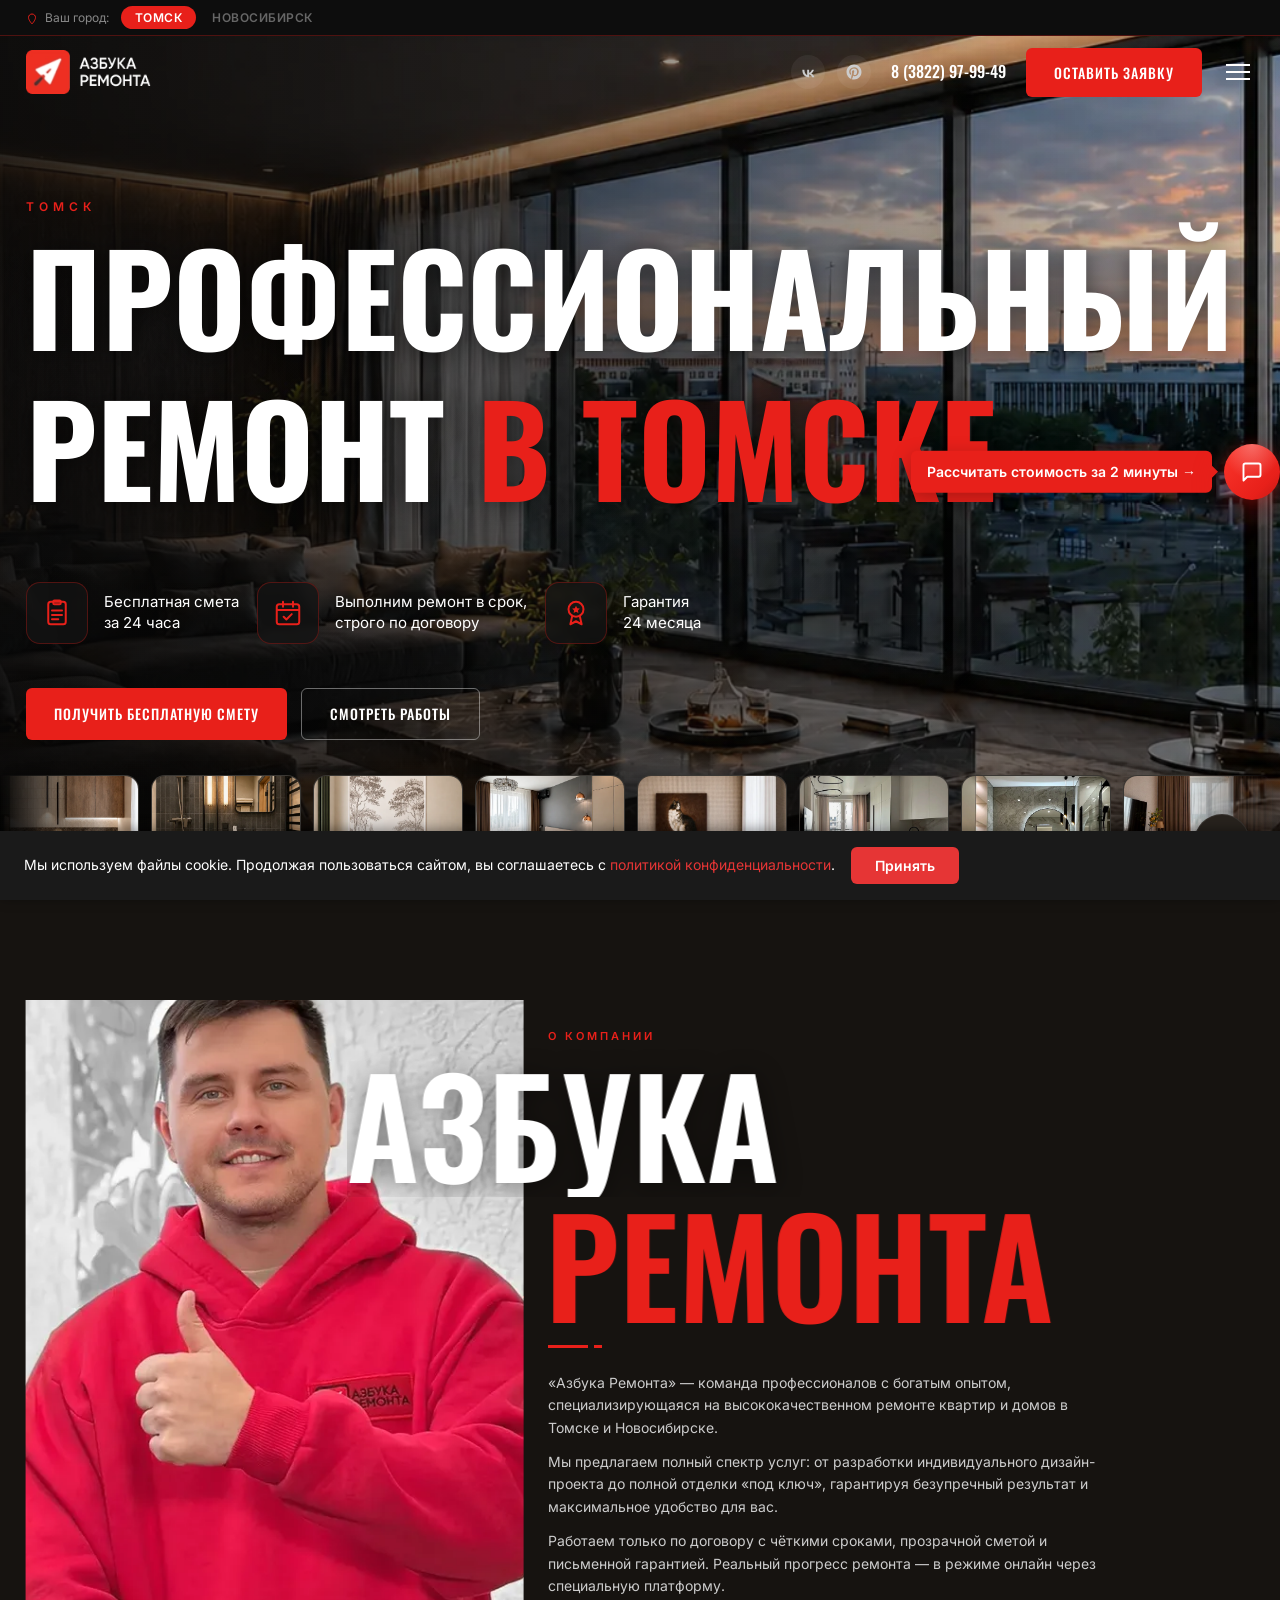
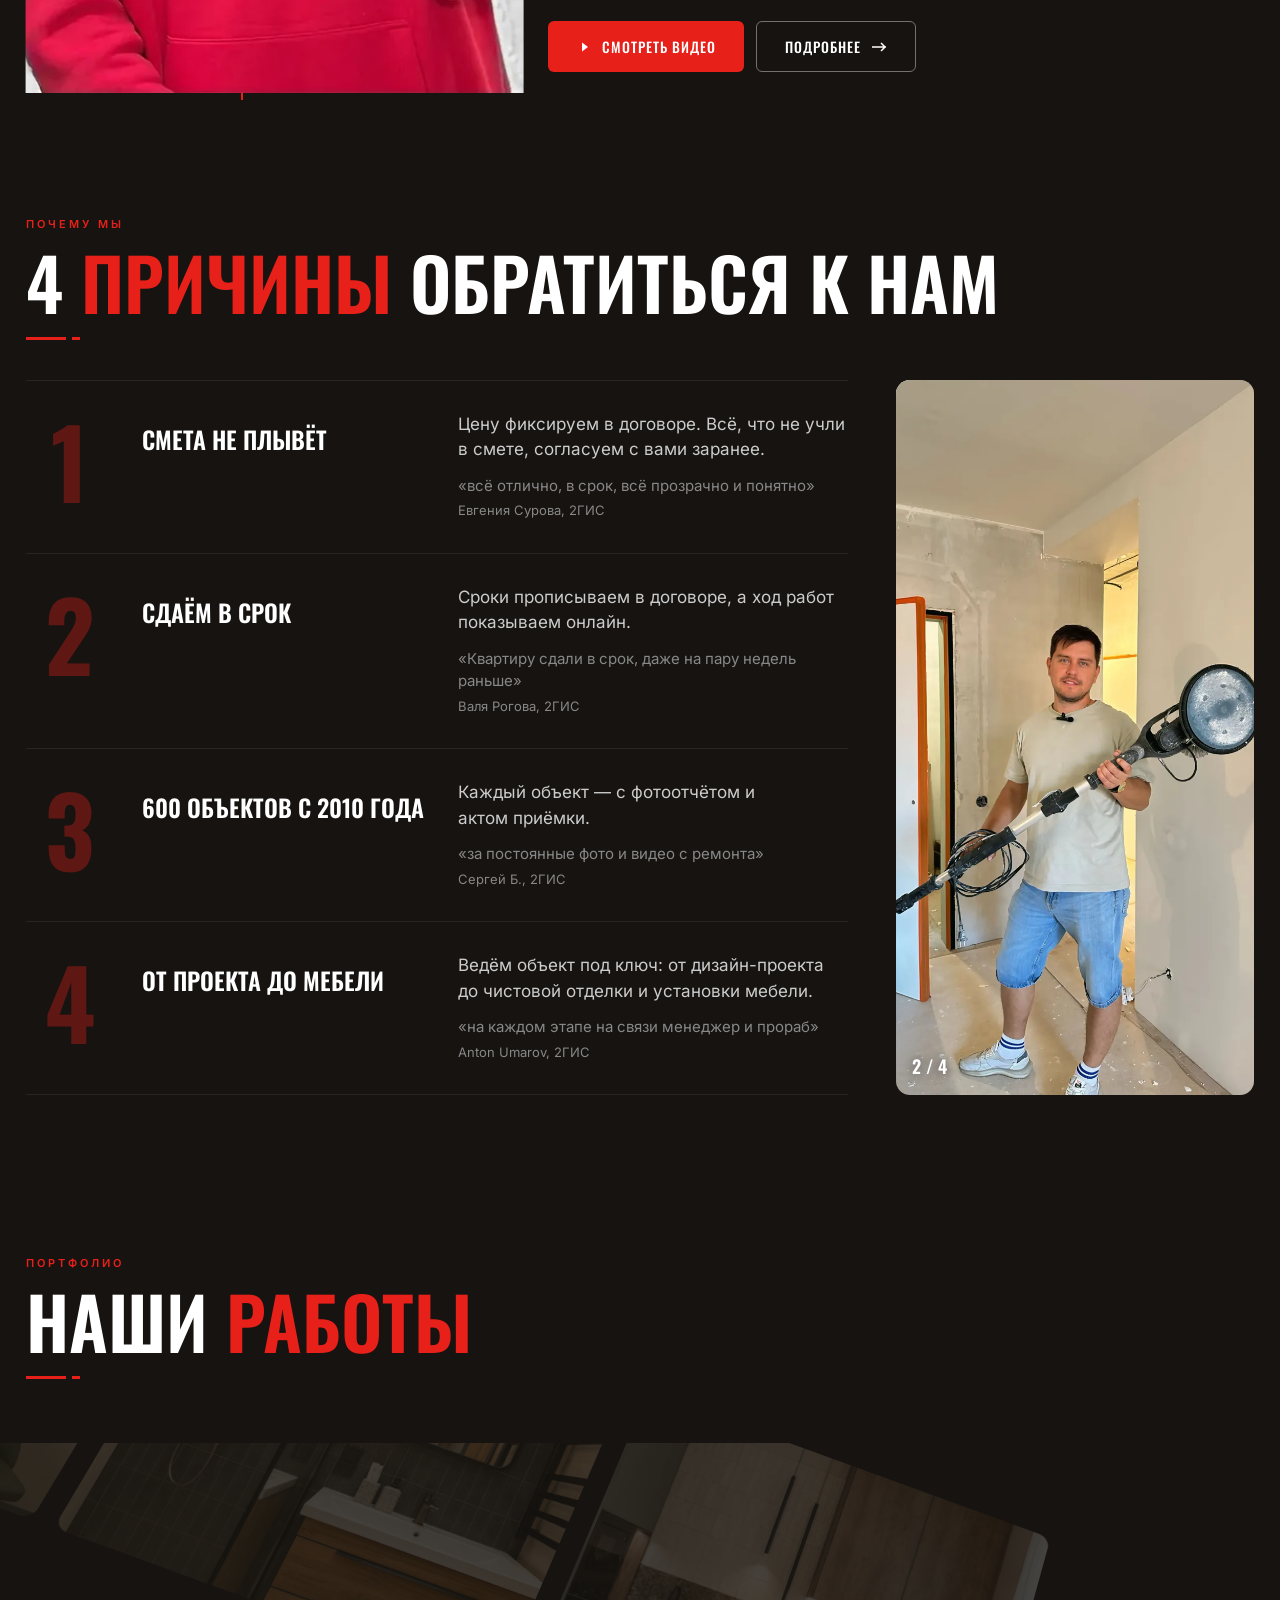
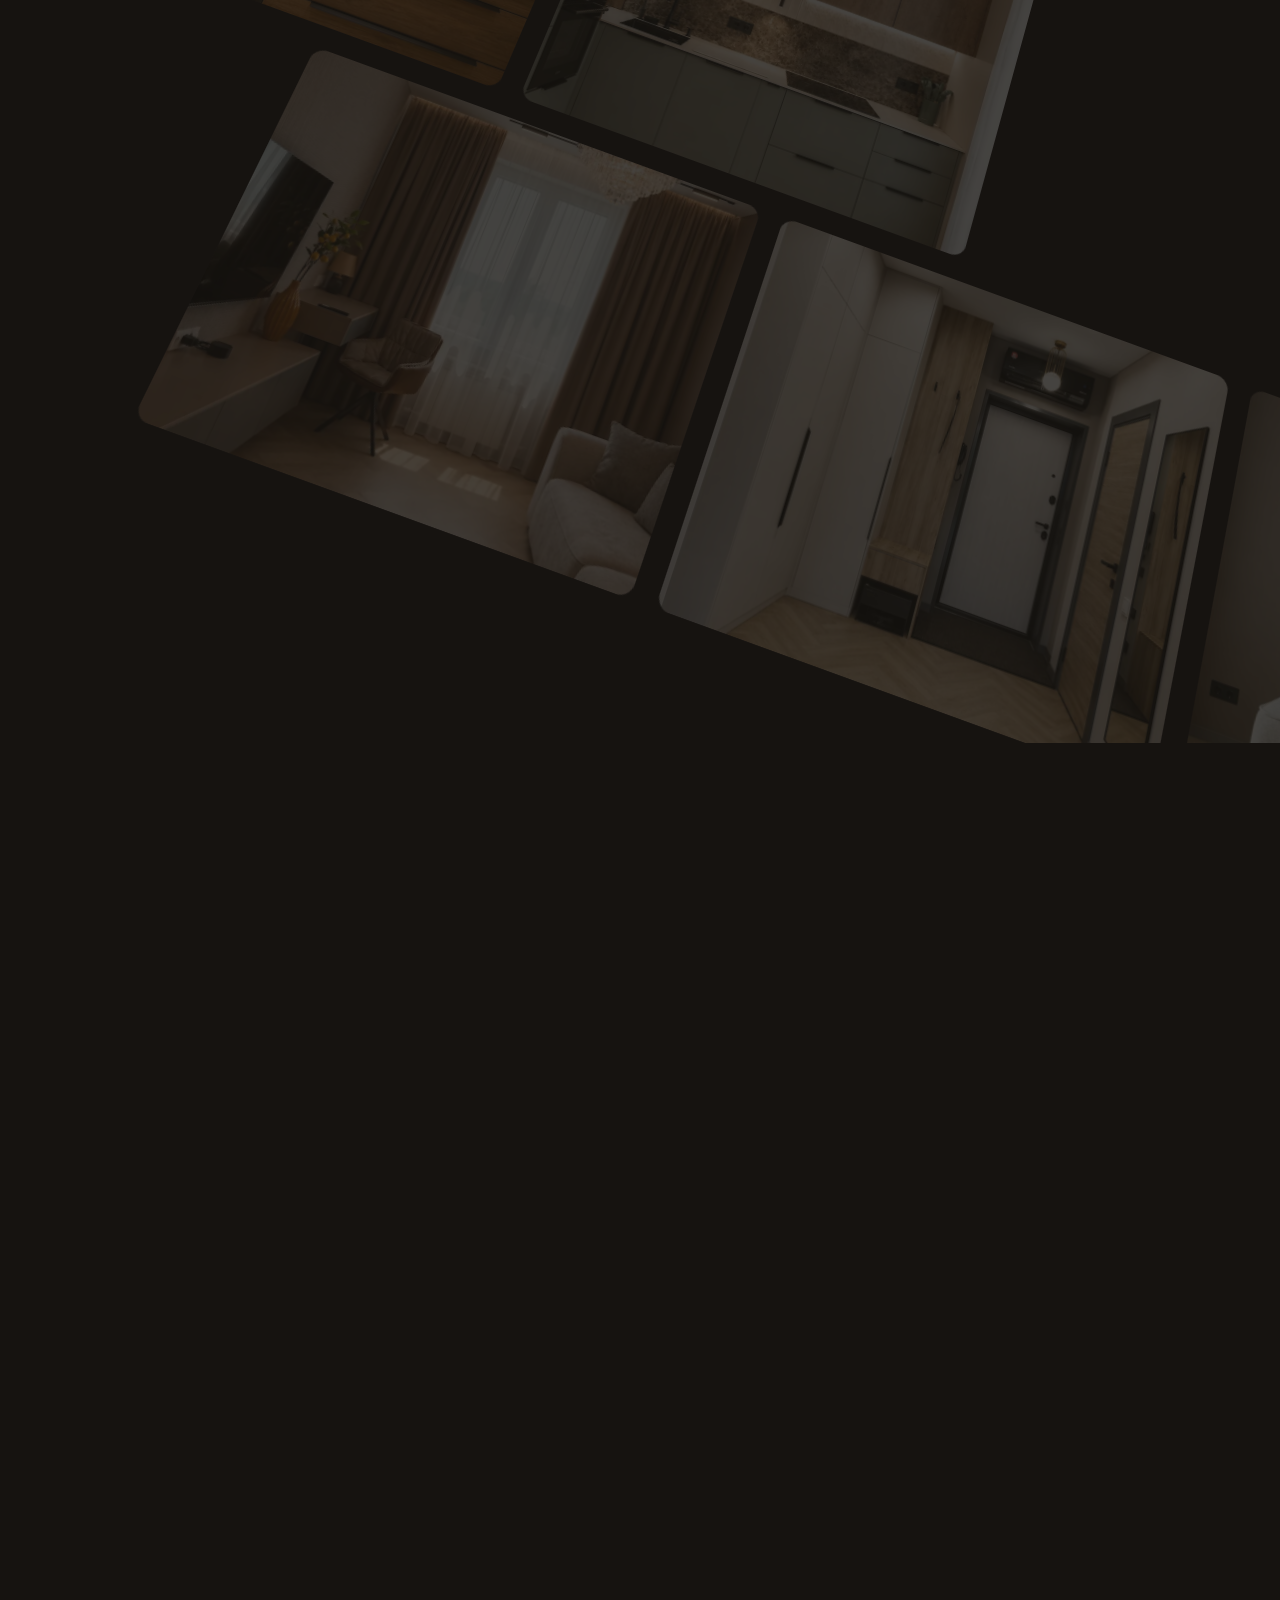
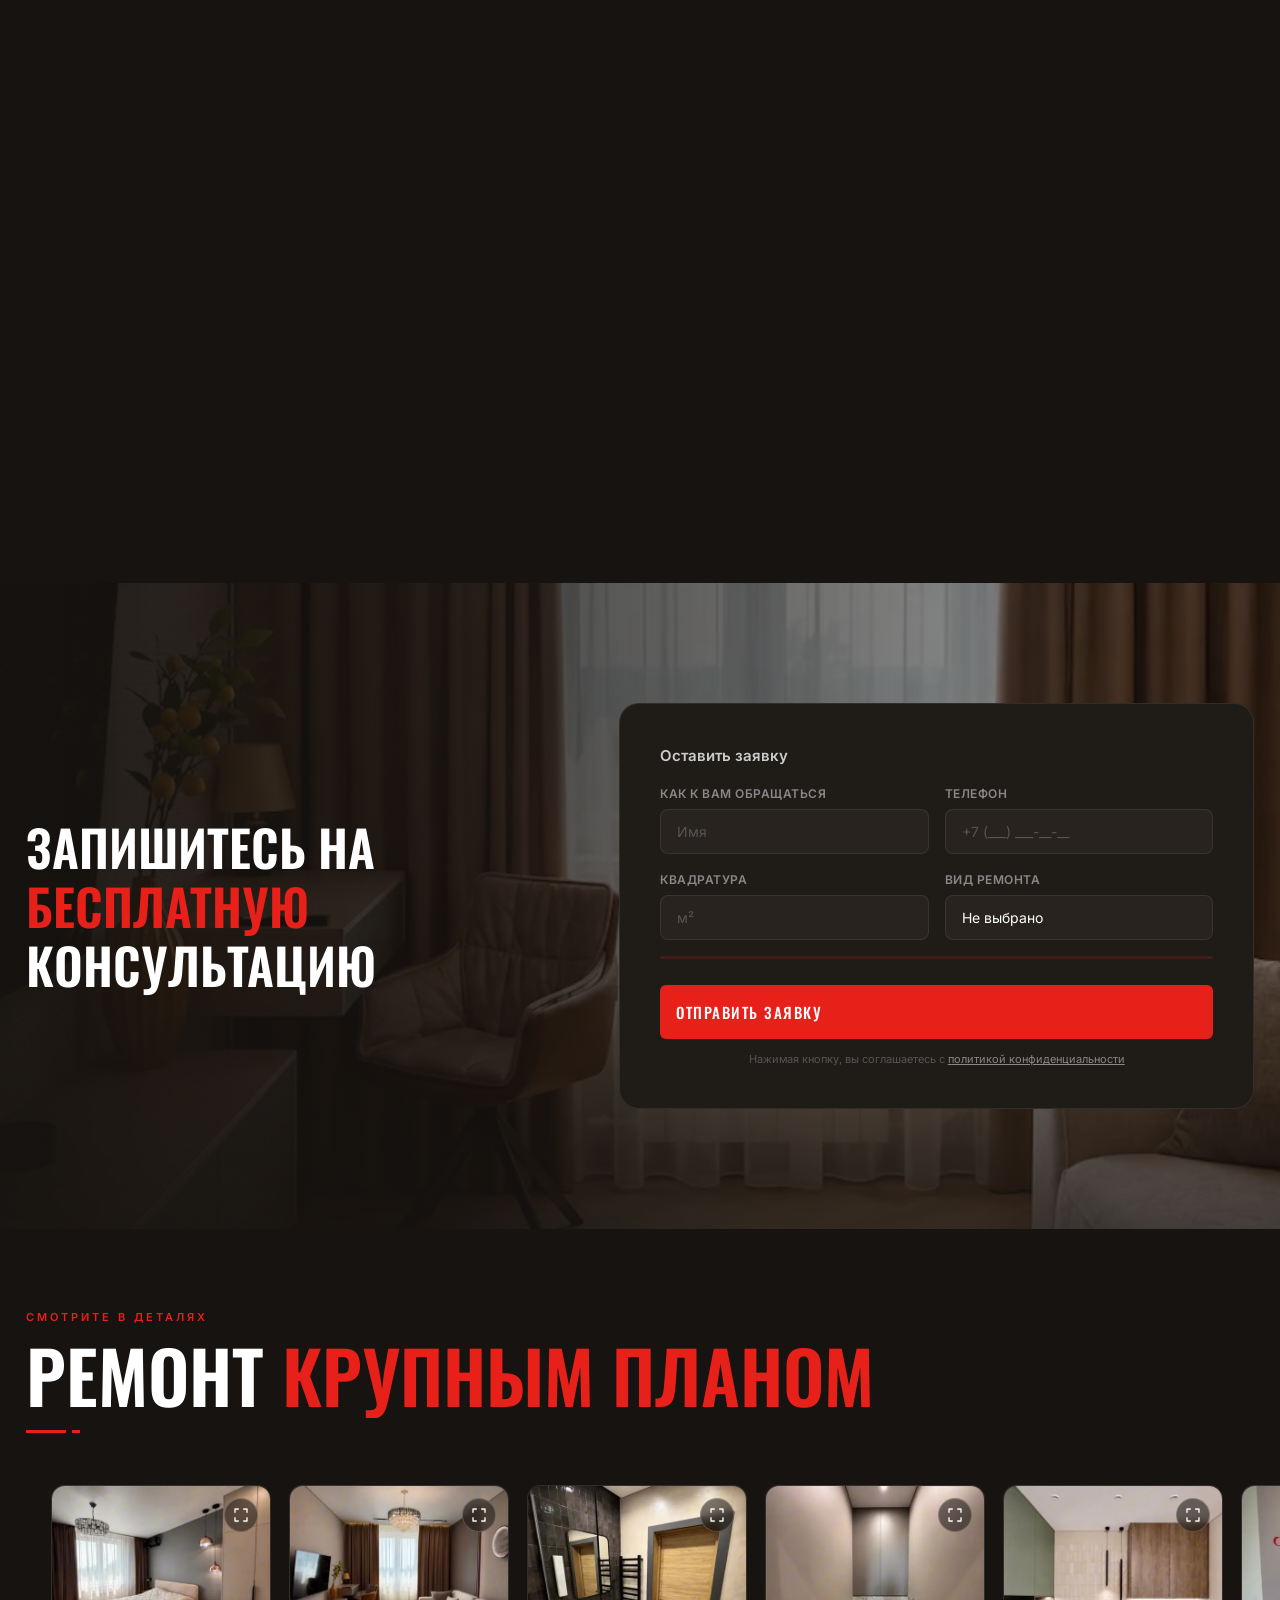
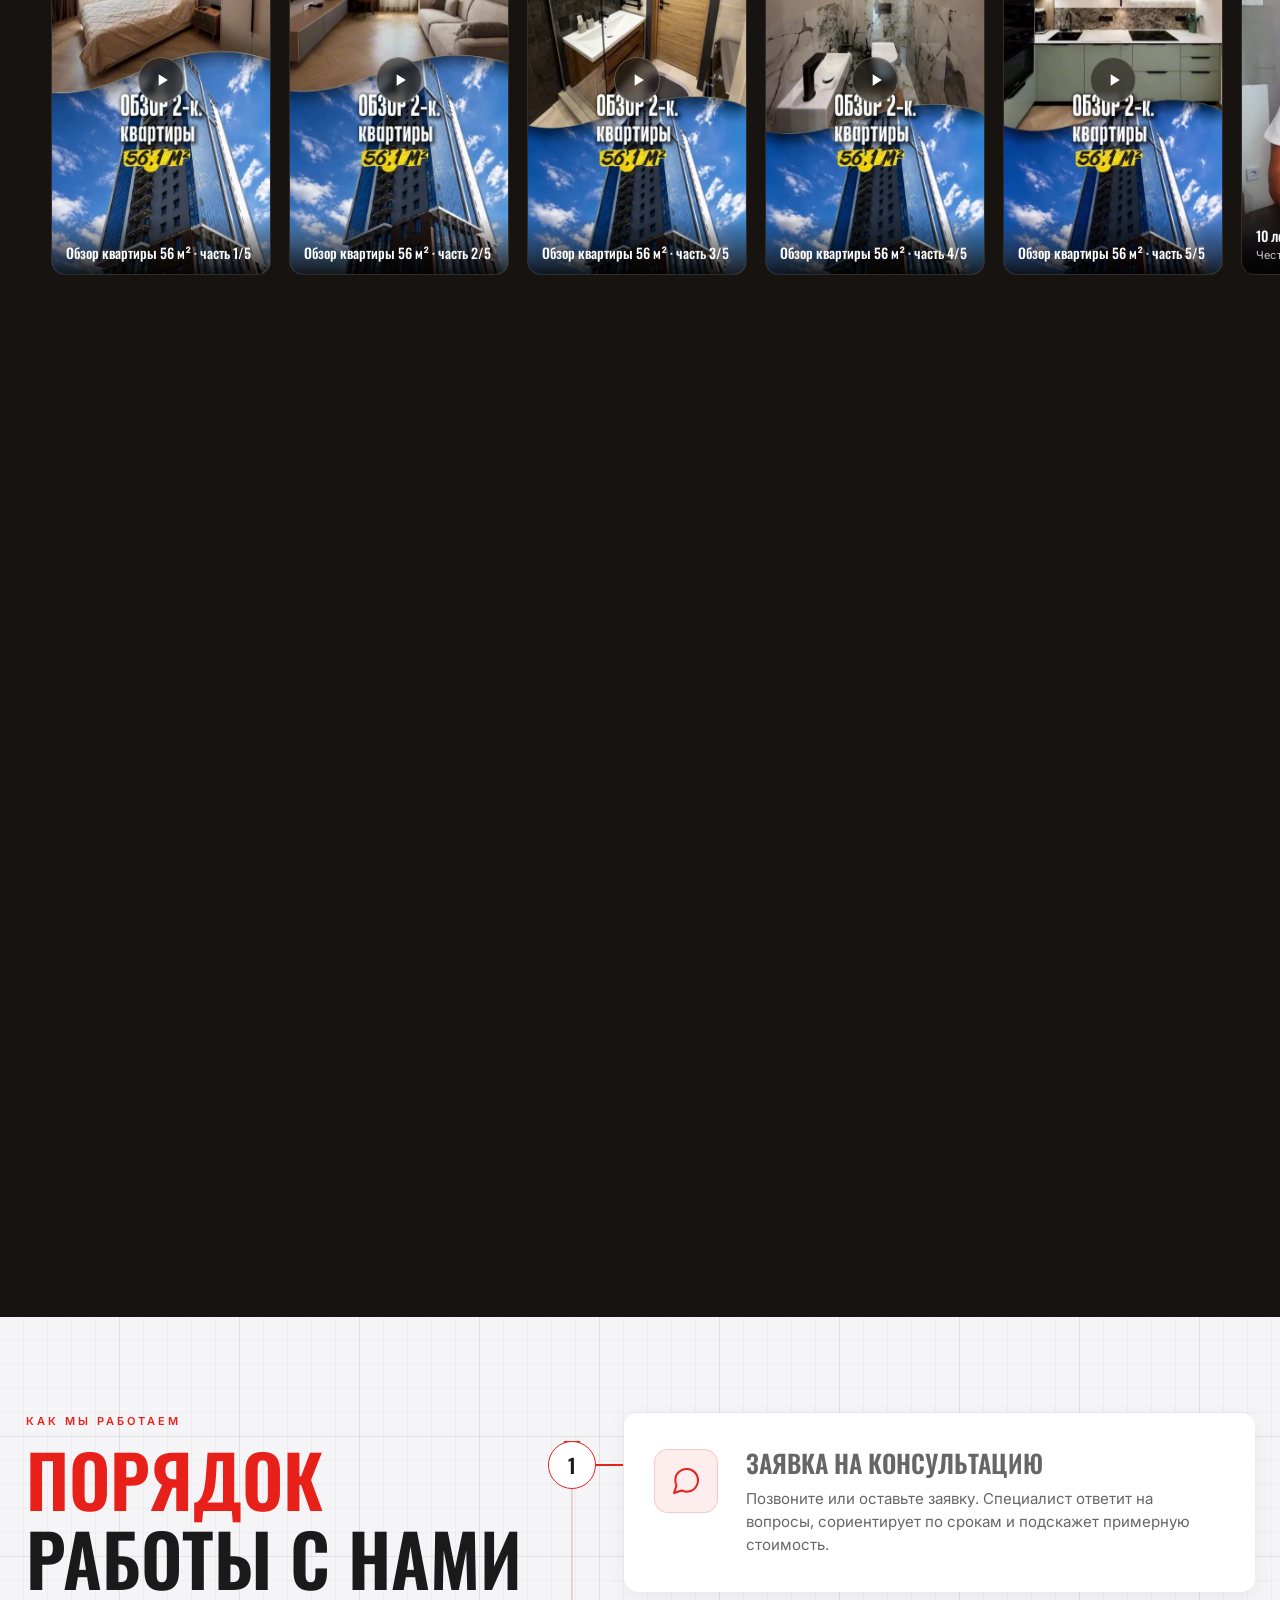
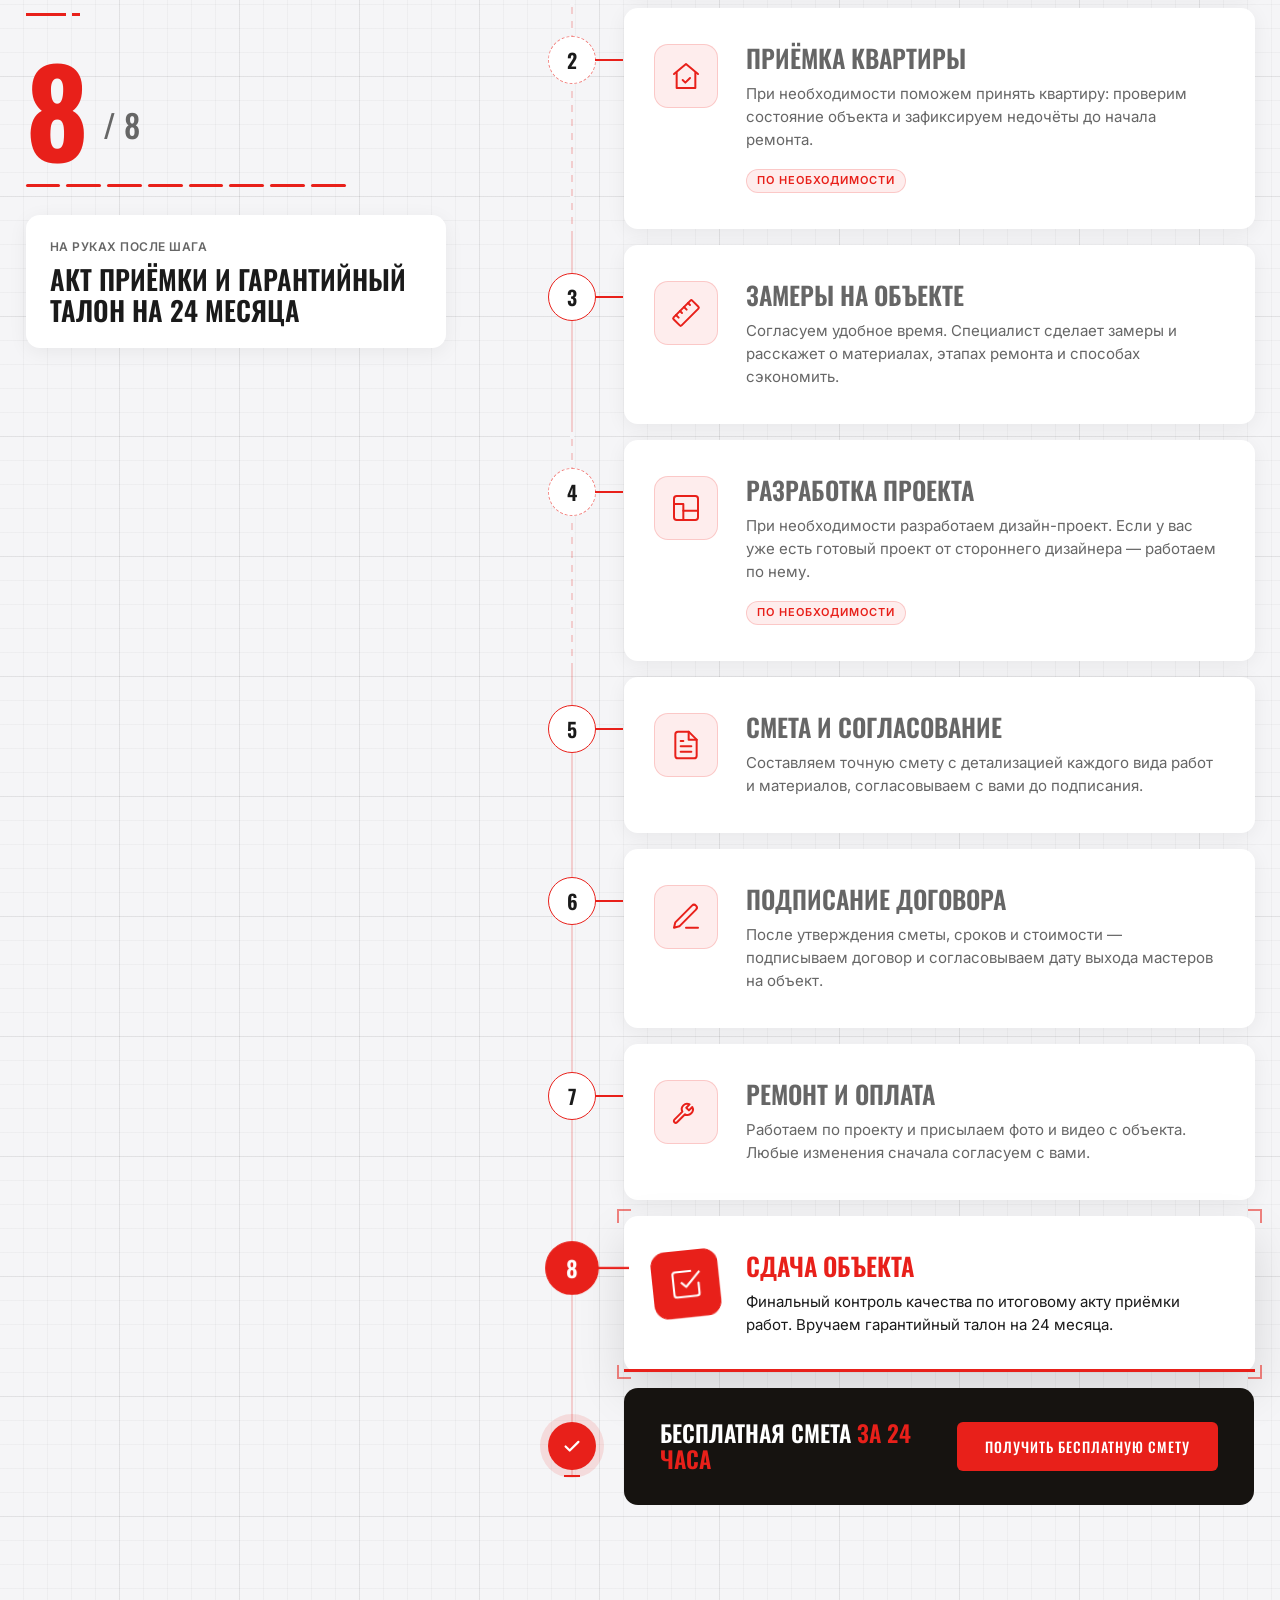
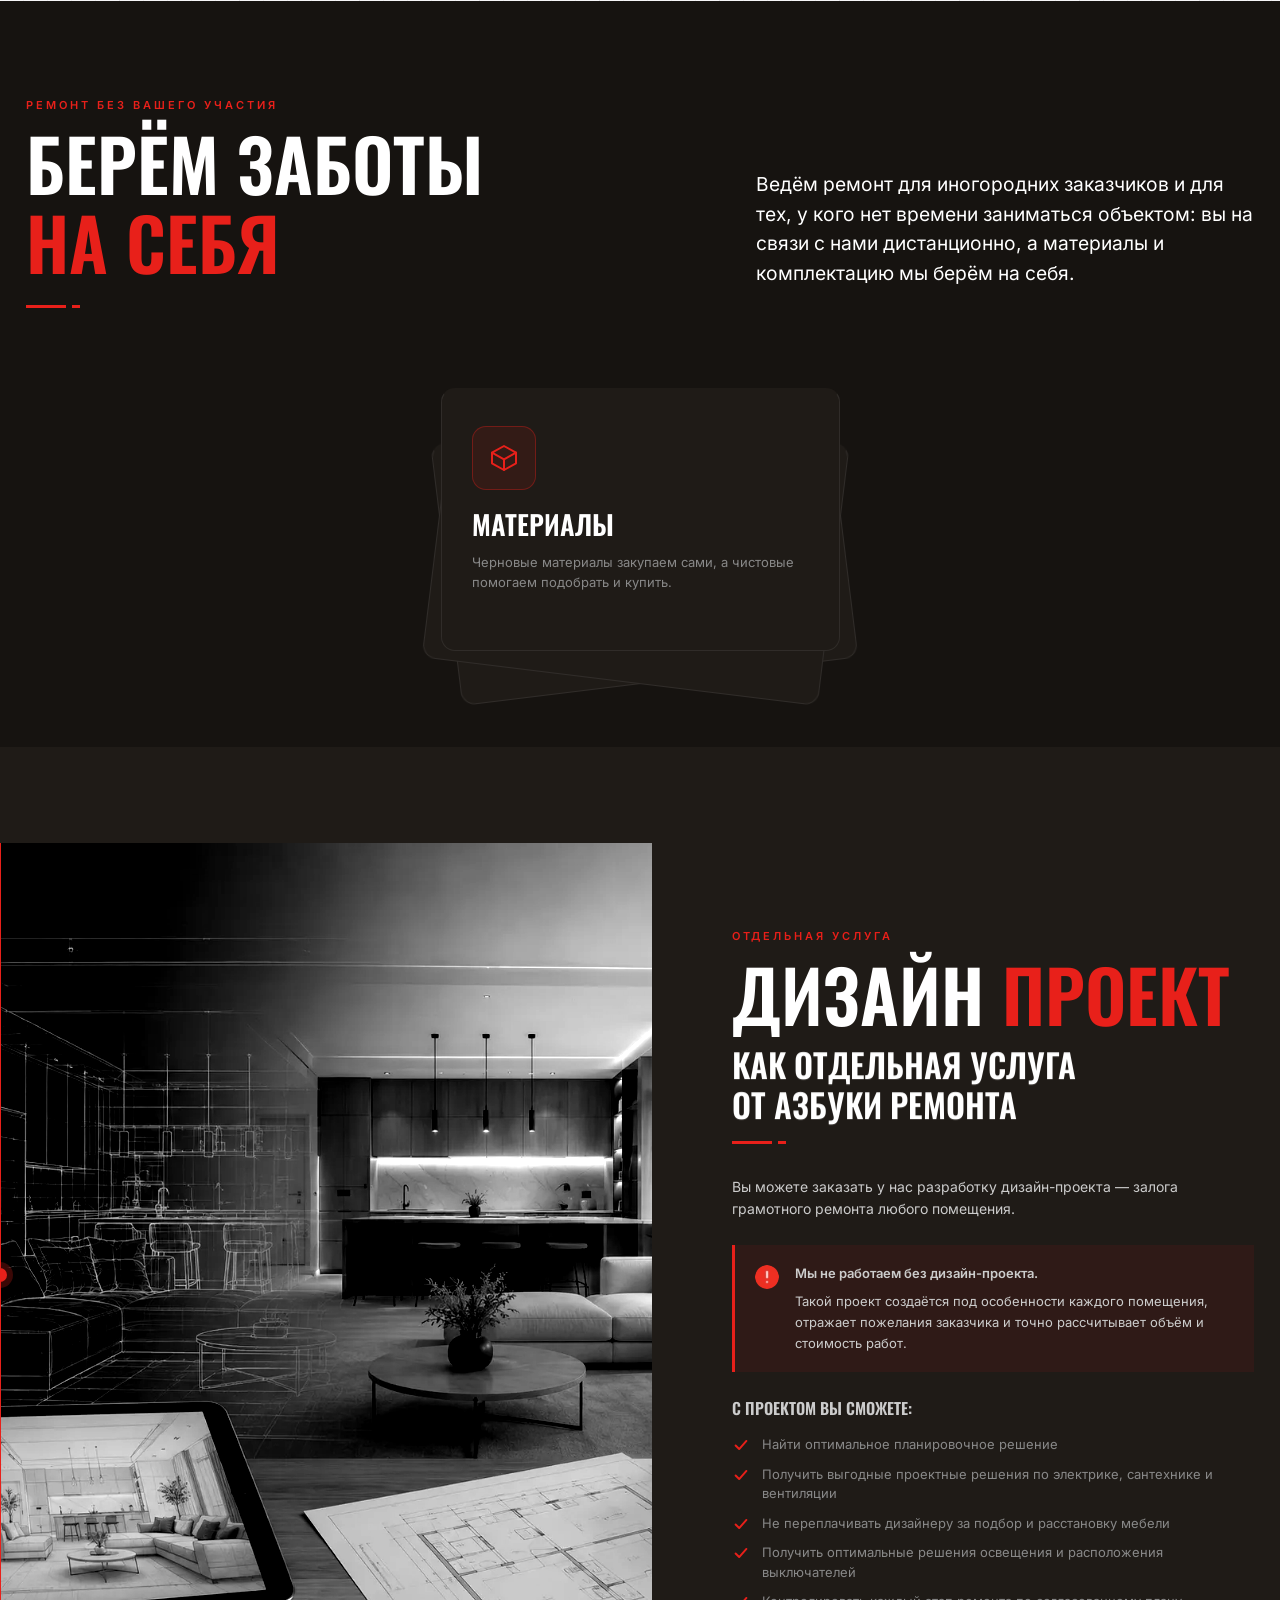
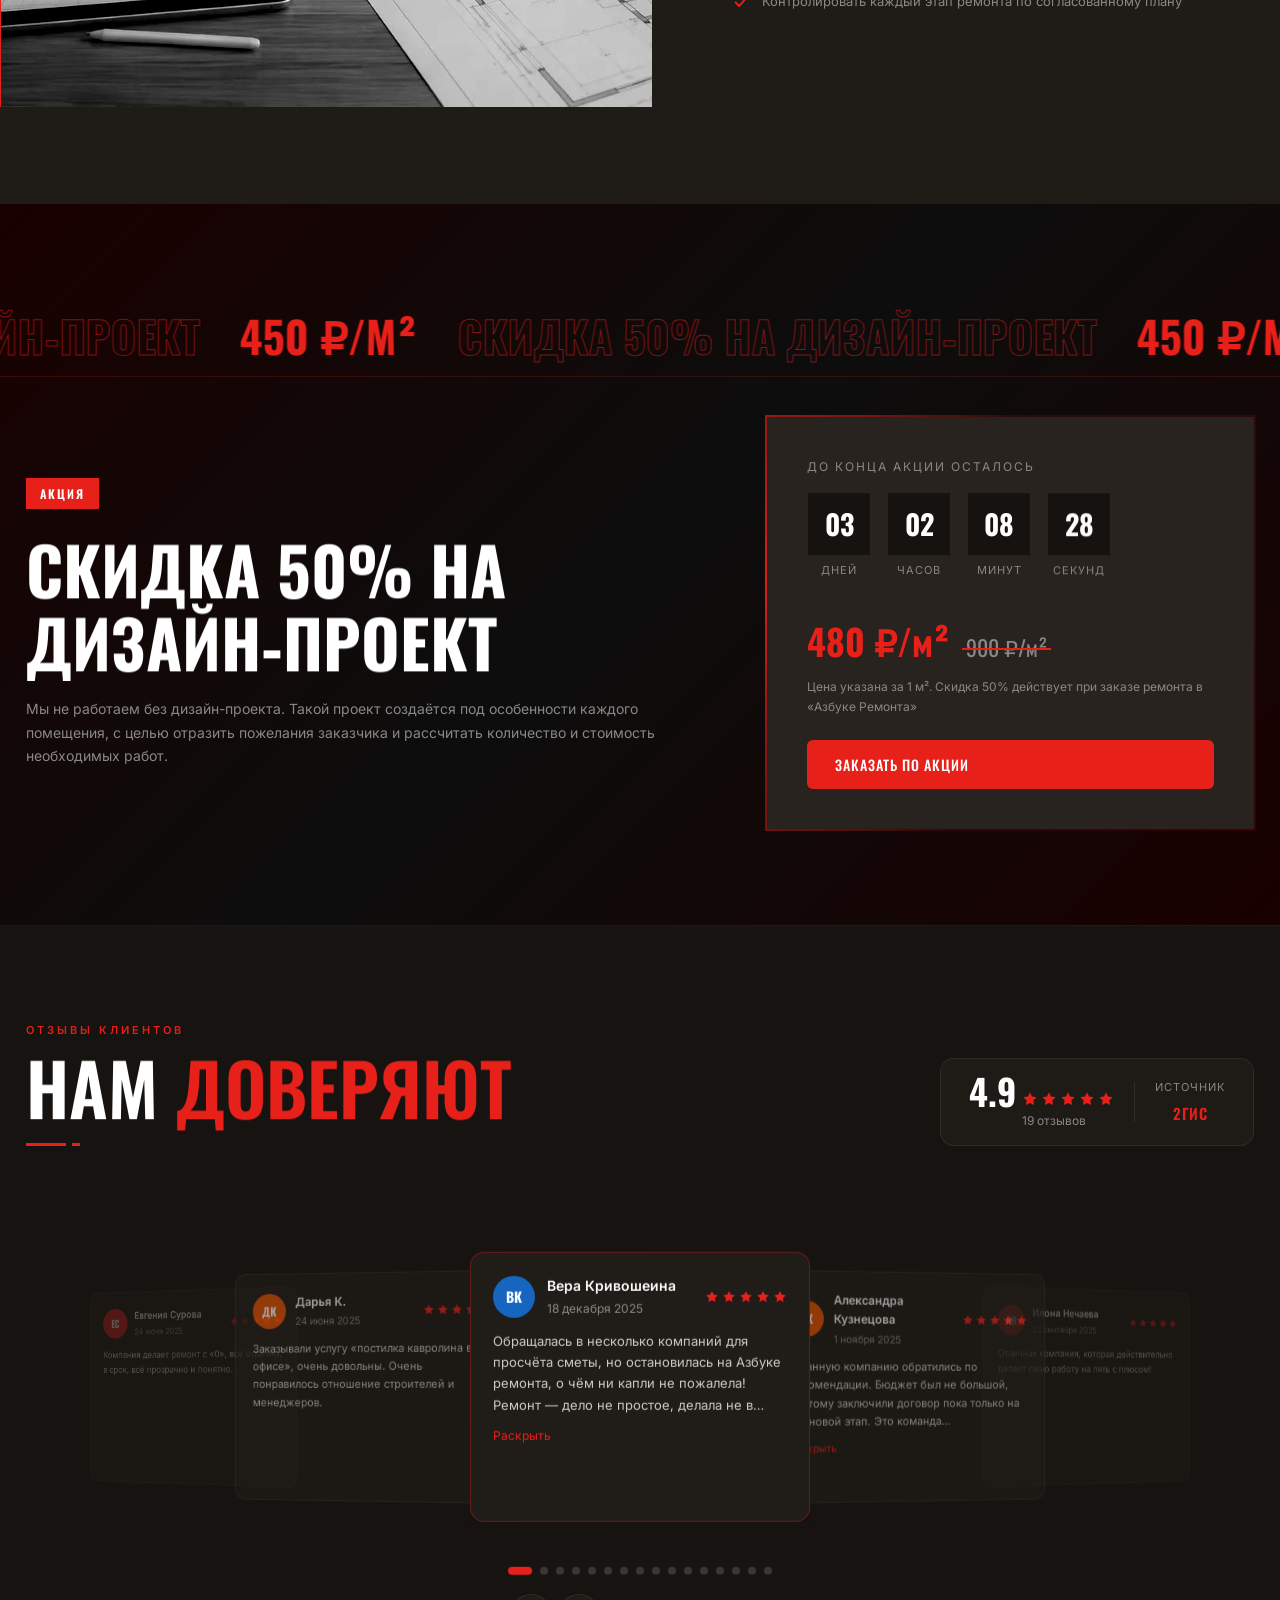
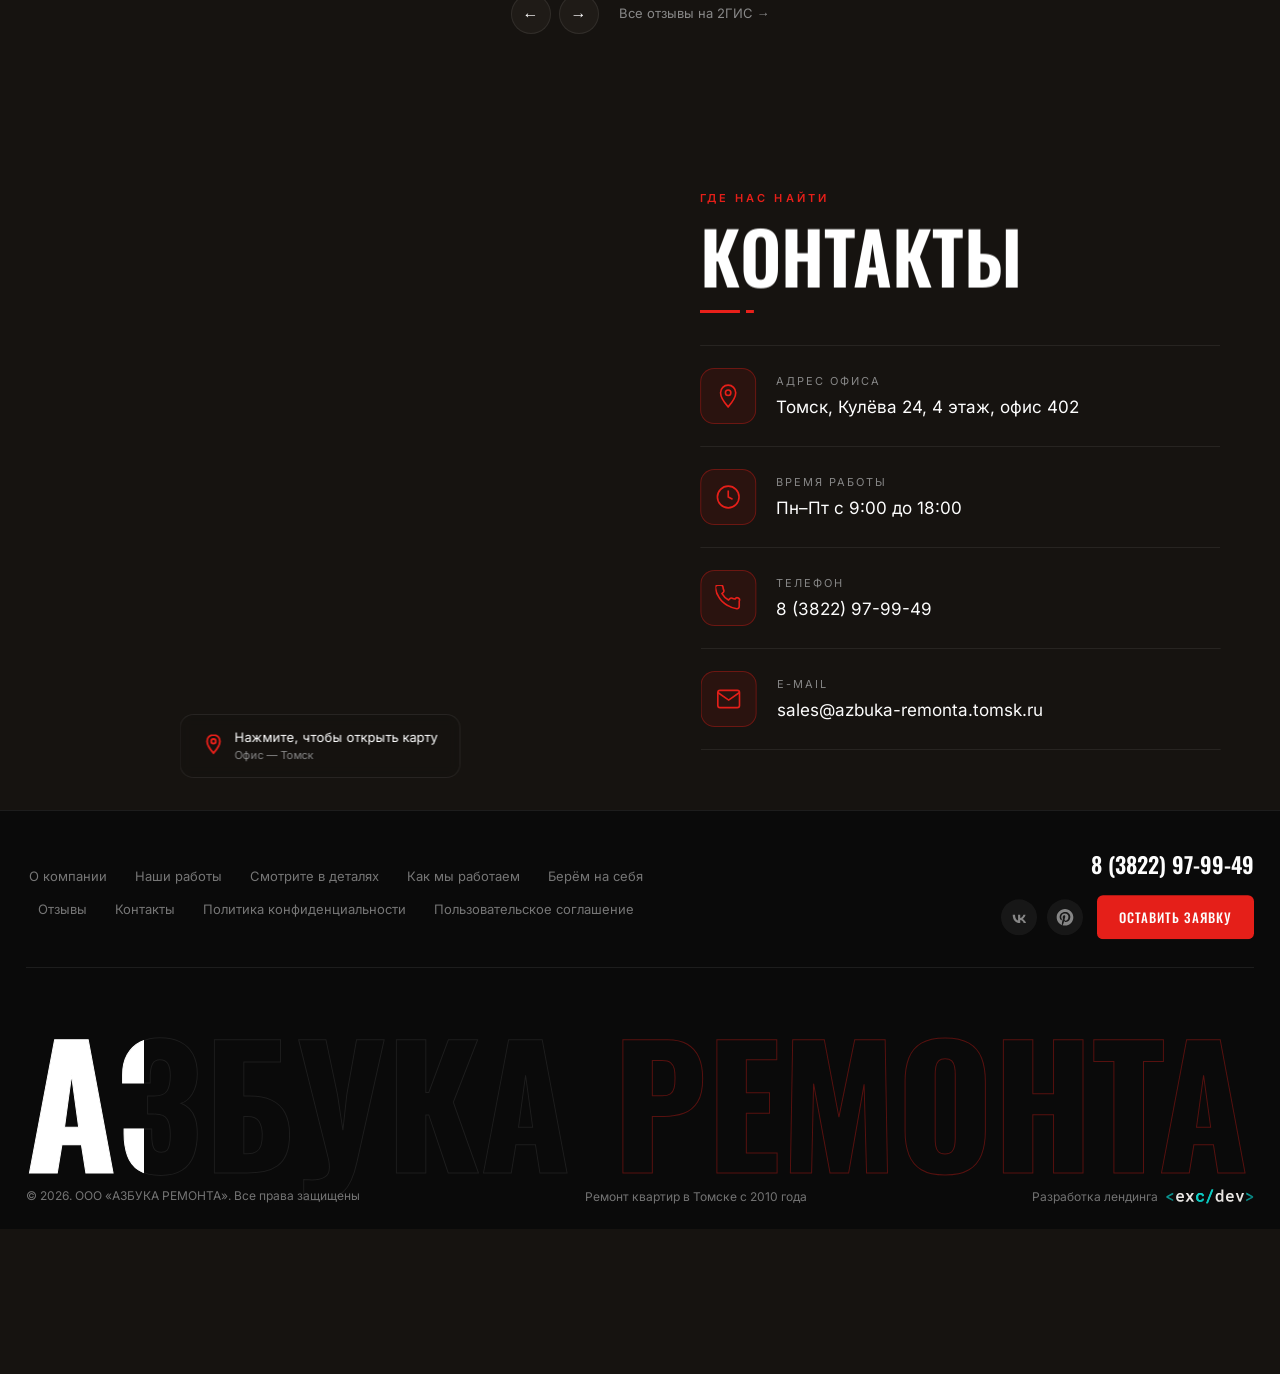
==== commit c388a865: "Превью: eleventy @ e48a783, Томск и Новосибирск" ====
--- a/index.html
+++ b/index.html
@@ -3,20 +3,17 @@
 <head>
 <meta charset="UTF-8" />
 <script>
-/* Превью для показа: заявки никуда не отправляются, город по IP не определяется. */
+/* Превью для показа: заявки никуда не отправляются. */
 (function () {
   var realFetch = window.fetch.bind(window);
-  function json(body) {
-    return new Promise(function (ok) {
-      setTimeout(function () {
-        ok(new Response(JSON.stringify(body), { status: 200, headers: { 'Content-Type': 'application/json' } }));
-      }, 400);
-    });
-  }
   window.fetch = function (url, opts) {
-    var u = String(url && url.url || url);
-    if (u.indexOf('api/lead.php') !== -1) return json({ ok: true });
-    if (u.indexOf('ipapi.co') !== -1) return json({});
+    if (String(url && url.url || url).indexOf('api/lead.php') !== -1) {
+      return new Promise(function (ok) {
+        setTimeout(function () {
+          ok(new Response('{"ok":true}', { status: 200, headers: { 'Content-Type': 'application/json' } }));
+        }, 400);
+      });
+    }
     return realFetch(url, opts);
   };
 })();
@@ -25,26 +22,13 @@
 <meta name="viewport" content="width=device-width, initial-scale=1.0" />
 <title>Ремонт квартир в Томске под ключ | Азбука Ремонта</title>
 <meta name="description" content="Профессиональный ремонт квартир и домов в Томске. Бесплатная смета за 24 часа. Гарантия 24 месяца. Более 600 объектов. Работаем по договору с 2010 года." />
-<meta name="keywords" content="ремонт квартир Томск, ремонт под ключ Томск, отделка квартир, дизайн проект, капитальный ремонт Томск, Азбука ремонта" />
+<meta name="keywords" content="ремонт квартир Томск, ремонт под ключ Томск, отделка квартир Томск, дизайн проект Томск, капитальный ремонт Томск, Азбука ремонта" />
 <meta name="robots" content="noindex, nofollow">
 <link rel="canonical" href="https://azbuka-remonta.ru/" />
 <link rel="icon" href="data:image/svg+xml,%3Csvg xmlns='http://www.w3.org/2000/svg' viewBox='0 0 32 32'%3E%3Crect width='32' height='32' fill='%23E8201A'/%3E%3Ctext x='16' y='23' font-size='20' font-family='Arial' font-weight='bold' fill='white' text-anchor='middle'%3EА%3C/text%3E%3C/svg%3E" type="image/svg+xml" />
 <link rel="apple-touch-icon" href="images/logo.webp" />
-<script>
-(function () {
-  var HERO = { tomsk: 'images/hero-bg-tmsk.webp', novosibirsk: 'images/hero-bg-nsk.webp' };
-  var HERO_MOBILE = { tomsk: 'images/hero-bg-tmsk-mobile.webp', novosibirsk: 'images/hero-bg-nsk-mobile.webp' };
-  var DEFAULT_CITY = 'tomsk'; // ВНИМАНИЕ: должно совпадать с DEFAULT_CITY в основном <script> (~строка 4482)
-  var saved = localStorage.getItem('azbuka_city');
-  var cityForPreload = (saved && HERO[saved]) ? saved : DEFAULT_CITY;
-  var isMobile = window.matchMedia && window.matchMedia('(max-width: 768px)').matches;
-  var link = document.createElement('link');
-  link.rel = 'preload';
-  link.as = 'image';
-  link.href = isMobile ? HERO_MOBILE[cityForPreload] : HERO[cityForPreload];
-  document.head.appendChild(link);
-})();
-</script>
+<link rel="preload" as="image" href="images/hero-bg-tmsk.webp" media="(min-width: 769px)" />
+<link rel="preload" as="image" href="images/hero-bg-tmsk-mobile.webp" media="(max-width: 768px)" />
 <meta property="og:type" content="website" />
 <meta property="og:url" content="https://azbuka-remonta.ru/" />
 <meta property="og:title" content="Азбука Ремонта — Профессиональный ремонт квартир в Томске" />
@@ -1191,6 +1175,7 @@
   color: #666; font-family: var(--font-body);
   transition: color .2s, background .2s;
   border-radius: var(--radius-pill);
+  line-height: normal; /* вкладки стали ссылками: у <a> строка наследуется от страницы, у <button> была normal */
 }
 .city-tab:hover { color: #ccc; }
 .city-tab.active { background: var(--red); color: #fff; }
@@ -1490,7 +1475,7 @@
 </script>
 <!-- /Яндекс.Метрика -->
 </head>
-<body>
+<body class="city-bar-visible">
 
 
 
@@ -1500,16 +1485,12 @@
       <svg width="12" height="12" viewBox="0 0 24 24" fill="none" stroke="#E8201A" stroke-width="2"><path d="M12 2C8.13 2 5 5.13 5 9c0 5.25 7 13 7 13s7-7.75 7-13c0-3.87-3.13-7-7-7z"/></svg>
       Ваш город:
     </span>
-    <div class="city-tabs" role="tablist">
-      <button class="city-tab active" id="tab-tomsk" role="tab" aria-selected="true"
-              onclick="switchCity('tomsk')">Томск</button>
-      <button class="city-tab" id="tab-novosibirsk" role="tab" aria-selected="false"
-              onclick="switchCity('novosibirsk')">Новосибирск</button>
+    <div class="city-tabs">
+      <a class="city-tab active" href="./" aria-current="page">Томск</a>
+      <a class="city-tab" href="nsk/">Новосибирск</a>
     </div>
-    <span class="city-bar-auto" id="cityBarAuto"></span>
   </div>
 </div>
-<div class="city-toast" id="cityToast"></div>
 <header class="header" role="banner">
   <div class="wrapper">
     <div class="header-inner">
@@ -1539,7 +1520,7 @@
           </a>
         </div>
         <div class="header-phone">
-          <a href="tel:+73822979949" data-city-phone data-tomsk-href="tel:+73822979949" data-novosibirsk-href="tel:+79231410154">8 (3822) 97-99-49</a>
+          <a href="tel:+73822979949">8 (3822) 97-99-49</a>
         </div>
         <button class="btn btn-red btn-cta" onclick="openPopup('Шапка — Оставить заявку')">Оставить заявку</button>
         <button class="burger" id="burger" aria-label="Открыть меню" aria-expanded="false">
@@ -1557,15 +1538,15 @@
   <a href="#remote" onclick="closeMobileMenu()">Берём на себя</a>
   <a href="#reviews" onclick="closeMobileMenu()">Отзывы</a>
   <a href="#contacts" onclick="closeMobileMenu()">Контакты</a>
-  <div class="header-phone"><a href="tel:+73822979949" data-city-phone data-tomsk-href="tel:+73822979949" data-novosibirsk-href="tel:+79231410154">8 (3822) 97-99-49</a></div>
+  <div class="header-phone"><a href="tel:+73822979949">8 (3822) 97-99-49</a></div>
   <button class="btn btn-red btn-cta" onclick="openPopup('Мобильное меню — Оставить заявку'); closeMobileMenu()">Оставить заявку</button>
 </nav>
 <section class="hero" aria-label="Главный экран">
   <div class="hero-bg-img" role="img" aria-label="Красивый интерьер отремонтированной квартиры"></div>
   <div class="hero-bg"></div>
   <div class="wrapper hero-content">
-    <p class="hero-eyebrow" data-city-eyebrow>Томск — Новосибирск</p>
-    <h1 class="hero-title" data-city-hero-title>
+    <p class="hero-eyebrow">Томск</p>
+    <h1 class="hero-title" data-hero-title>
       <em>Профессиональный</em>
       ремонт в Томске
     </h1>
@@ -1665,7 +1646,7 @@
               <h3 class="reason-name reason-back-name">Смета не плывёт</h3>
               <div class="reason-copy">
                 <p class="reason-text">Цену фиксируем в договоре. Всё, что не учли в смете, согласуем с вами заранее.</p>
-                <blockquote class="reason-proof"><span data-city-proof="0">«всё отлично, в срок, всё прозрачно и понятно»</span><cite class="reason-cite"><span data-city-proof-author="0">Евгения Сурова</span>, 2ГИС</cite></blockquote>
+                <blockquote class="reason-proof"><span>«всё отлично, в срок, всё прозрачно и понятно»</span><cite class="reason-cite"><span>Евгения Сурова</span>, 2ГИС</cite></blockquote>
               </div>
             </div>
           </div>
@@ -1684,7 +1665,7 @@
               <h3 class="reason-name reason-back-name">Сдаём в срок</h3>
               <div class="reason-copy">
                 <p class="reason-text">Сроки прописываем в договоре, а ход работ показываем онлайн.</p>
-                <blockquote class="reason-proof"><span data-city-proof="1">«Квартиру сдали в срок, даже на пару недель раньше»</span><cite class="reason-cite"><span data-city-proof-author="1">Валя Рогова</span>, 2ГИС</cite></blockquote>
+                <blockquote class="reason-proof"><span>«Квартиру сдали в срок, даже на пару недель раньше»</span><cite class="reason-cite"><span>Валя Рогова</span>, 2ГИС</cite></blockquote>
               </div>
             </div>
           </div>
@@ -1703,7 +1684,7 @@
               <h3 class="reason-name reason-back-name">600 объектов с 2010 года</h3>
               <div class="reason-copy">
                 <p class="reason-text">Каждый объект — с фотоотчётом и актом приёмки.</p>
-                <blockquote class="reason-proof"><span data-city-proof="2">«за постоянные фото и видео с ремонта»</span><cite class="reason-cite"><span data-city-proof-author="2">Сергей Б.</span>, 2ГИС</cite></blockquote>
+                <blockquote class="reason-proof"><span>«за постоянные фото и видео с ремонта»</span><cite class="reason-cite"><span>Сергей Б.</span>, 2ГИС</cite></blockquote>
               </div>
             </div>
           </div>
@@ -1722,7 +1703,7 @@
               <h3 class="reason-name reason-back-name">От проекта до мебели</h3>
               <div class="reason-copy">
                 <p class="reason-text">Ведём объект под ключ: от дизайн-проекта до чистовой отделки и установки мебели.</p>
-                <blockquote class="reason-proof"><span data-city-proof="3">«на каждом этапе на связи менеджер и прораб»</span><cite class="reason-cite"><span data-city-proof-author="3">Anton Umarov</span>, 2ГИС</cite></blockquote>
+                <blockquote class="reason-proof"><span>«на каждом этапе на связи менеджер и прораб»</span><cite class="reason-cite"><span>Anton Umarov</span>, 2ГИС</cite></blockquote>
               </div>
             </div>
           </div>
@@ -2096,7 +2077,7 @@
     <div class="sale-inner">
       <div>
         <div class="sale-badge">Акция</div>
-        <h2 class="sale-title" id="sale-title">Скидка 50% на<br />дизайн‑проект</h2>
+        <h2 class="sale-title" id="sale-title">Скидка 50% на дизайн‑проект</h2>
         <p class="sale-text">Мы не работаем без дизайн-проекта. Такой проект создаётся под особенности каждого помещения, с целью отразить пожелания заказчика и рассчитать количество и стоимость необходимых работ.</p>
       </div>
       <div class="sale-right">
@@ -2158,8 +2139,8 @@
 <section class="contacts" id="contacts" aria-labelledby="contacts-title">
   <div class="contacts-inner">
     <div class="contacts-map" id="contactsMap"
-         data-map-src="https://yandex.ru/map-widget/v1/?ll=84.956326%2C56.458676&z=17&pt=84.956326%2C56.458676%2Cpm2rdm&l=map"
-         data-map-alt="Офис Азбуки Ремонта — Томск, Кулёва 24"
+         data-map-src="https://yandex.ru/map-widget/v1/?ll=84.956326%2C56.458676&amp;z=17&amp;pt=84.956326%2C56.458676%2Cpm2rdm&amp;l=map"
+         data-map-alt="Карта — офис Азбуки Ремонта в Томске"
          data-city-key="tomsk">
       <canvas id="officeGlobe" class="office-globe" aria-hidden="true"></canvas>
       <button type="button"
@@ -2174,7 +2155,7 @@
         </span>
         <span class="map-reveal-text">
           Нажмите, чтобы открыть карту
-          <small id="mapRevealCity" data-city-map-caption>Офис — Томск</small>
+          <small id="mapRevealCity">Офис — Томск</small>
         </span>
       </button>
     </div>
@@ -2191,7 +2172,7 @@
           </div>
           <div>
             <p class="contacts-item-label">Адрес офиса</p>
-            <p class="contacts-item-value" data-city-address>Томск, Кулёва 24, 4 этаж, офис 402</p>
+            <p class="contacts-item-value">Томск, Кулёва 24, 4 этаж, офис 402</p>
           </div>
         </div>
         <div class="contacts-item">
@@ -2214,7 +2195,7 @@
           </div>
           <div>
             <p class="contacts-item-label">Телефон</p>
-            <p class="contacts-item-value"><a href="tel:+73822979949" data-city-phone data-tomsk-href="tel:+73822979949" data-novosibirsk-href="tel:+79231410154">8 (3822) 97-99-49</a></p>
+            <p class="contacts-item-value"><a href="tel:+73822979949">8 (3822) 97-99-49</a></p>
           </div>
         </div>
         <div class="contacts-item">
@@ -2226,7 +2207,7 @@
           </div>
           <div>
             <p class="contacts-item-label">E-mail</p>
-            <p class="contacts-item-value"><a href="mailto:sales@azbuka-remonta.tomsk.ru" data-city-email>sales@azbuka-remonta.tomsk.ru</a></p>
+            <p class="contacts-item-value"><a href="mailto:sales@azbuka-remonta.tomsk.ru">sales@azbuka-remonta.tomsk.ru</a></p>
           </div>
         </div>
       </address>
@@ -2251,7 +2232,7 @@
         <a href="policy.html">Пользовательское соглашение</a>
       </nav>
       <div class="footer-contact">
-        <div class="footer-phone"><a href="tel:+73822979949" data-city-phone data-tomsk-href="tel:+73822979949" data-novosibirsk-href="tel:+79231410154">8 (3822) 97-99-49</a></div>
+        <div class="footer-phone"><a href="tel:+73822979949">8 (3822) 97-99-49</a></div>
         <div class="footer-actions">
           <div class="footer-socials">
             <a href="https://vk.com/azbukaremonta" target="_blank" rel="noopener noreferrer" aria-label="ВКонтакте">
@@ -2272,7 +2253,7 @@
     <div class="ed-wordmark" aria-hidden="true"><span>Азбука</span> <span>Ремонта</span></div>
     <div class="footer-bottom">
       <span>© 2026. ООО «АЗБУКА РЕМОНТА». Все права защищены</span>
-      <span data-city-footer-text>Ремонт квартир в Томске с 2010 года</span>
+      <span>Ремонт квартир в Томске с 2010 года</span>
       <a class="footer-dev-credit" href="https://exclusivedev.ru/landing/" target="_blank" rel="noopener noreferrer" aria-label="Разработка лендинга — exc/dev">
         <span class="footer-dev-credit-text">Разработка лендинга</span>
         <img src="images/exclusivedev-logo.svg" alt="exc/dev" width="90" height="15" loading="lazy" />
@@ -2709,10 +2690,8 @@
   }
   function showError(formEl, text) {
     const box = errorBox(formEl);
-    const phone = (window.CITIES && window.AZ_CITY && window.CITIES[window.AZ_CITY.key])
-      ? window.CITIES[window.AZ_CITY.key].phone : '';
-    const href = (window.CITIES && window.AZ_CITY && window.CITIES[window.AZ_CITY.key])
-      ? window.CITIES[window.AZ_CITY.key].phoneHref : '';
+    const phone = (window.AZ_CITY && window.AZ_CITY.phone) || '';
+    const href  = (window.AZ_CITY && window.AZ_CITY.phoneHref) || '';
     if (!box) { alert(text); return; }
     box.innerHTML = text + (phone ? ' Позвоните нам: <a href="' + href + '">' + phone + '</a>' : '');
     box.hidden = false;
@@ -2725,26 +2704,28 @@
     setTimeout(() => { el.style.borderColor = ''; }, 2000);
   }
 
-  /* Город берём из состояния, применённого к странице: в localStorage
-     может не быть ничего, если определение по IP не сработало. */
+  /* Город задаёт сайт, на котором оставили заявку: у каждого города свой
+     сайт. Источник всегда «site». */
   function cityPayload() {
     const c = window.AZ_CITY || {};
-    let city = c.name || 'Не определён';
-    // Посетитель из Кемерова видит томскую версию сайта — это осознанный
-    // дефолт, и он остаётся. Но в CRM такая заявка не томская: менеджеру
-    // важно понять, что регион чужой. Город, выбранный вручную, доверия
-    // заслуживает больше ответа геосервиса, поэтому его не перебиваем.
-    if (c.source !== 'Выбрал вручную' && c.ipCity && c.ipMatched === false) {
-      city = 'Другой регион';
-    }
     return {
-      city: city,
-      city_ip: c.ipCity || '',
-      city_source: c.source || 'Не определился'
+      city: c.name || 'Не определён',
+      city_source: 'site'
     };
   }
 
-  async function send(formEl, payload, onSuccess) {
+  /* Цель Метрики на успешную отправку. Счётчик есть не на каждом сайте:
+     на сайте без счётчика YM_COUNTER_ID не объявлен и вызова не будет. */
+  function reachGoal(goal) {
+    if (!goal) return;
+    try {
+      if (typeof ym === 'function' && typeof YM_COUNTER_ID !== 'undefined' && YM_COUNTER_ID) {
+        ym(YM_COUNTER_ID, 'reachGoal', goal);
+      }
+    } catch (e) { /* метрика не должна ломать отправку */ }
+  }
+
+  async function send(formEl, payload, onSuccess, goal) {
     const btn = formEl.querySelector('[type="submit"]');
     const btnText = btn ? btn.textContent : '';
     if (btn) { btn.disabled = true; btn.textContent = 'Отправляем…'; }
@@ -2770,6 +2751,7 @@
       clearTimeout(timer);
       const data = await r.json().catch(() => ({}));
       if (r.ok && data && data.ok) {
+        reachGoal(goal);
         onSuccess();
         formEl.reset();
         return;
@@ -2810,7 +2792,7 @@
     if (!overlay.classList.contains('open')) openPopup(AZ_LEAD.trigger);
     document.getElementById('popupFormBox').style.display = 'none';
     document.getElementById('popupSuccess').style.display = '';
-  });
+  }, formEl.id === 'mainForm' ? 'lead_form' : 'lead_popup');
 }
 document.getElementById('mainForm').addEventListener('submit', e => handleFormSubmit(e, e.target));
 document.getElementById('popupFormInner').addEventListener('submit', e => handleFormSubmit(e, e.target));
@@ -3066,7 +3048,7 @@
   /* Точки суши — Fibonacci-sphere lattice, только по земле. [lat0, lon0, lat1, lon1, ...] */
   var LAND_DOTS_FLAT = [81.4,-44.86,80.27,-77.32,79.66,-24.8,78.7,-57.26,77.32,-37.2,76.53,-69.66,76.38,67.85,75.78,-102.12,75.35,-49.6,74.66,-82.06,74.26,-29.53,74.13,107.97,73.11,128.04,72.99,-94.46,72.62,-41.93,72.5,95.57,72.15,148.1,71.57,115.64,71.46,-106.86,71.02,83.18,70.69,135.7,70.58,-86.79,70.26,-34.27,70.15,103.24,69.84,155.76,69.63,70.78,69.53,-151.72,69.33,123.3,69.22,-99.19,69.02,175.82,68.92,-46.67,68.82,90.84,68.73,-131.65,68.53,143.36,68.33,58.38,68.24,-164.11,68.04,110.9,67.85,25.92,67.76,163.42,67.57,78.44,67.48,-144.05,67.29,130.96,67.2,-91.53,67.01,-176.51,66.92,-39.01,66.83,98.5,66.74,-123.99,66.65,13.52,66.56,151.02,66.47,-71.47,66.38,66.04,66.29,-156.45,66.2,-18.94,66.11,118.56,66.03,-103.93,65.94,33.58,65.85,171.09,65.76,-51.41,65.67,86.1,65.59,-136.39,65.42,138.63,65.24,53.64,64.99,106.16,64.9,-116.33,64.82,21.18,64.74,158.69,64.57,73.7,64.48,-148.79,64.32,126.23,64.24,-96.27,64.15,41.24,63.99,-43.74,63.91,93.77,63.83,-128.73,63.67,146.29,63.5,61.3,63.42,-161.19,63.26,113.83,63.18,-108.66,63.11,28.84,63.03,166.35,62.87,81.37,62.79,-141.13,62.63,133.89,62.48,48.91,62.25,101.43,62.17,-121.06,62.09,16.44,62.02,153.95,61.86,68.97,61.79,-153.52,61.64,121.49,61.56,-101.0,61.49,36.51,61.34,-48.48,61.26,89.03,61.19,-133.46,61.04,141.55,60.89,56.57,60.67,109.09,60.6,-113.4,60.53,24.11,60.31,76.63,60.09,129.15,59.95,44.17,59.74,96.69,59.66,-125.8,59.59,11.71,59.52,149.22,59.45,-73.28,59.38,64.23,59.31,-158.26,59.17,116.75,59.1,-105.74,59.03,31.77,58.82,84.29,58.75,-138.2,58.62,136.82,58.48,51.83,58.27,104.36,58.21,-118.14,58.0,-65.61,57.94,71.89,57.73,124.42,57.67,-98.07,57.6,39.43,57.4,91.96,57.33,-130.54,57.07,59.5,56.87,112.02,56.81,-110.47,56.74,27.03,56.55,79.56,56.42,-5.43,56.35,132.08,56.29,-90.41,56.22,47.1,56.03,99.62,55.97,-122.87,55.77,-70.35,55.71,67.16,55.52,119.68,55.46,-102.81,55.39,34.7,55.2,87.22,54.95,-82.75,54.89,54.76,54.71,107.28,54.64,-115.21,54.58,22.3,54.52,159.81,54.46,-62.69,54.4,74.82,54.21,127.34,54.15,-95.15,54.09,42.36,53.91,94.88,53.85,-127.61,53.79,9.9,53.66,-75.09,53.6,62.42,53.42,114.95,53.36,-107.55,53.3,29.96,53.12,82.48,53.0,-2.5,52.95,135.01,52.89,-87.48,52.83,50.02,52.65,102.55,52.59,-119.95,52.53,17.56,52.41,-67.42,52.35,70.09,52.18,122.61,52.12,-99.88,52.06,37.62,51.89,90.15,51.77,5.16,51.71,142.67,51.6,57.69,51.43,110.21,51.37,-112.28,51.31,25.23,51.2,-59.76,51.14,77.75,50.97,130.27,50.91,-92.22,50.86,45.29,50.69,97.81,50.63,-124.68,50.57,12.83,50.46,-72.16,50.4,65.35,50.24,117.87,50.18,-104.62,50.12,32.89,49.96,85.41,49.79,137.93,49.73,-84.56,49.68,52.95,49.51,105.47,49.46,-117.02,49.4,20.49,49.24,73.01,49.07,125.54,49.02,-96.96,48.96,40.55,48.8,93.07,48.69,8.09,48.58,-76.89,48.53,60.61,48.37,113.14,48.31,-109.36,48.26,28.15,48.15,-56.83,48.1,80.68,47.99,-4.31,47.94,133.2,47.88,-89.29,47.83,48.21,47.67,100.74,47.62,-121.75,47.56,15.75,47.46,-69.23,47.41,68.28,47.25,120.8,47.19,-101.69,47.14,35.82,46.98,88.34,46.88,3.35,46.77,-81.63,46.72,55.88,46.57,108.4,46.51,-114.09,46.46,23.42,46.31,75.94,46.15,128.46,46.1,-94.03,46.05,43.48,45.89,96.0,45.79,11.02,45.69,-73.97,45.64,63.54,45.48,116.06,45.43,-106.43,45.23,83.6,45.08,136.13,45.02,-86.37,44.82,103.66,44.77,-118.83,44.72,18.68,44.57,71.2,44.42,123.73,44.37,-98.77,44.32,38.74,44.17,91.27,44.07,6.28,44.02,143.79,43.97,-78.7,43.92,58.8,43.77,111.33,43.72,-111.16,43.67,26.34,43.52,78.87,43.42,-6.12,43.38,131.39,43.33,-91.1,43.28,46.41,43.13,98.93,43.08,-123.56,42.93,-71.04,42.88,66.47,42.74,118.99,42.69,-103.5,42.49,86.53,42.4,1.55,42.3,-83.44,42.25,54.07,42.11,106.59,42.06,-115.9,42.01,21.61,41.87,74.13,41.72,126.65,41.67,-95.84,41.63,41.67,41.48,94.19,41.29,-75.78,41.24,61.73,41.1,114.25,41.05,-108.24,41.01,29.27,40.86,81.79,40.77,-3.19,40.67,-88.18,40.63,49.33,40.49,101.86,40.44,-120.64,40.25,69.39,40.11,121.92,40.06,-100.57,40.02,36.93,39.88,89.46,39.69,-80.51,39.64,57.0,39.5,109.52,39.46,-112.97,39.27,77.06,39.18,-7.93,39.09,-92.91,39.04,44.6,38.9,97.12,38.67,64.66,38.54,117.18,38.49,-105.31,38.44,32.2,38.31,84.72,38.13,-85.25,37.94,104.78,37.9,-117.71,37.72,72.32,37.54,-97.65,37.49,39.86,37.36,92.38,37.17,-77.59,37.13,59.92,37.0,112.45,36.95,-110.05,36.77,79.98,36.68,-5.0,36.59,-89.98,36.55,47.52,36.41,100.05,36.19,67.59,36.06,120.11,36.01,-102.38,35.84,87.65,35.75,2.66,35.71,140.17,35.66,-82.32,35.62,55.19,35.49,107.71,35.44,-114.78,35.27,75.25,35.13,127.77,35.09,-94.72,35.05,42.79,34.92,95.31,34.83,10.33,34.7,62.85,34.57,115.37,34.52,-107.12,34.35,82.91,34.26,-2.07,34.22,135.43,34.18,-87.06,34.13,50.45,34.0,102.97,33.79,70.51,33.62,-99.46,33.57,38.05,33.44,90.57,33.36,5.59,33.27,-79.39,33.23,58.11,33.1,110.64,33.06,-111.86,32.89,78.18,32.8,-6.81,32.76,130.7,32.72,-91.79,32.67,45.71,32.55,98.24,32.46,13.25,32.33,65.78,32.21,118.3,32.16,-104.19,32.0,85.84,31.91,0.85,31.83,-84.13,31.78,53.38,31.66,105.9,31.62,-116.59,31.57,20.92,31.45,73.44,31.28,-96.53,31.24,40.98,31.11,93.5,31.03,8.52,30.9,61.04,30.78,113.56,30.74,-108.93,30.7,28.58,30.57,81.1,30.49,-3.88,30.4,-88.87,30.36,48.64,30.24,101.16,30.16,16.18,30.03,68.7,29.91,121.23,29.87,-101.27,29.82,36.24,29.7,88.77,29.62,3.78,29.54,-81.2,29.49,56.3,29.37,108.83,29.29,23.84,29.17,76.37,29.08,-8.62,28.96,43.91,28.84,96.43,28.76,11.44,28.63,63.97,28.51,116.49,28.47,-106.0,28.43,31.51,28.31,84.03,28.23,-0.95,28.1,51.57,27.98,104.09,27.9,19.11,27.78,71.63,27.62,-98.34,27.58,39.17,27.46,91.69,27.38,6.71,27.26,59.23,27.13,111.75,27.05,26.77,26.93,79.29,26.85,-5.69,26.73,46.83,26.61,99.36,26.53,14.37,26.41,66.89,26.29,119.42,26.25,-103.07,26.09,86.96,26.01,1.97,25.77,107.02,25.69,22.03,25.58,74.56,25.5,-10.43,25.38,42.1,25.26,94.62,25.18,9.64,24.94,114.68,24.9,-107.81,24.86,29.7,24.74,82.22,24.67,-2.76,24.55,49.76,24.43,102.28,24.35,17.3,24.23,69.82,24.15,-15.16,24.08,-100.15,23.92,89.88,23.84,4.9,23.72,57.42,23.61,109.95,23.53,24.96,23.41,77.48,23.33,-7.5,23.22,45.02,23.1,97.55,23.02,12.56,22.75,-104.88,22.71,32.62,22.59,85.15,22.52,0.16,22.4,52.69,22.28,105.21,22.21,20.23,22.09,72.75,22.01,-12.24,21.9,40.29,21.78,92.81,21.7,7.83,21.63,-77.16,21.4,27.89,21.28,80.41,21.2,-4.57,21.13,-89.56,21.09,47.95,20.97,100.47,20.9,15.49,20.63,-101.96,20.59,35.55,20.4,3.09,20.28,55.61,20.09,23.15,19.98,75.68,19.9,-9.31,19.79,43.21,19.67,95.74,19.6,10.75,19.29,30.82,19.18,83.34,19.1,-1.65,18.99,50.88,18.88,103.4,18.8,18.42,18.61,-14.04,18.54,-99.03,18.31,6.02,18.01,26.08,17.9,78.6,17.82,-6.38,17.75,-91.37,17.71,46.14,17.59,98.66,17.52,13.68,17.22,33.74,17.03,1.28,16.92,53.8,16.81,106.33,16.73,21.34,16.62,73.87,16.55,-11.12,16.47,-96.1,16.25,8.94,15.95,29.01,15.76,-3.45,15.69,-88.44,15.65,49.07,15.54,101.59,15.46,16.61,15.28,-15.85,15.17,36.67,14.98,4.21,14.69,24.27,14.57,76.79,14.5,-8.19,14.39,44.33,14.2,11.87,13.91,31.93,13.72,-0.53,13.65,-85.51,13.5,104.52,13.43,19.53,13.25,-12.93,13.14,39.6,12.95,7.14,12.66,27.2,12.55,79.72,12.47,-5.26,12.25,99.78,12.18,14.8,11.89,34.86,11.71,2.4,11.49,107.45,11.41,22.46,11.23,-10.0,11.12,42.52,10.94,10.06,10.87,-74.92,10.65,30.12,10.46,-2.34,10.35,50.19,10.17,17.73,10.1,-67.26,9.95,122.77,9.88,37.79,9.7,5.33,9.41,25.39,9.3,77.91,9.23,-7.07,9.12,45.45,8.94,12.99,8.87,-72.0,8.65,33.05,8.47,0.59,8.18,20.65,8.1,-64.33,8.0,-11.81,7.96,125.7,7.89,40.71,7.71,8.25,7.63,-76.73,7.42,28.32,7.31,80.84,7.24,-4.15,7.13,48.38,6.95,15.92,6.88,-69.07,6.66,35.98,6.48,3.52,6.19,23.58,6.12,-61.41,6.01,-8.88,5.9,43.64,5.72,11.18,5.65,-73.8,5.51,116.23,5.44,31.24,5.36,-53.74,5.26,-1.22,4.97,18.84,4.9,-66.14,4.68,38.91,4.5,6.44,4.21,26.51,4.14,-58.48,3.93,46.57,3.75,14.11,3.67,-70.88,3.46,34.17,2.99,21.77,2.92,-63.21,2.71,41.83,2.45,-75.61,2.31,114.42,2.24,29.43,2.17,-55.55,1.77,17.03,1.7,-67.95,1.49,37.1,1.09,109.68,1.02,24.7,0.95,-60.29,0.56,12.3,0.48,-72.69,0.34,117.34,0.27,32.36,0.2,-52.62,-0.2,19.96,-0.27,-65.02,-0.48,40.02,-0.73,-77.42,-0.88,112.61,-0.95,27.62,-1.02,-57.36,-1.16,132.67,-1.42,15.23,-1.49,-69.76,-1.63,120.27,-1.7,35.29,-1.77,-49.7,-2.17,22.89,-2.24,-62.1,-2.63,10.49,-2.71,-74.5,-2.85,115.54,-2.92,30.55,-2.99,-54.43,-3.32,103.14,-3.39,18.15,-3.46,-66.83,-3.67,38.21,-3.75,-46.77,-3.89,143.26,-3.93,-79.23,-4.14,25.82,-4.21,-59.17,-4.5,-39.11,-4.61,13.42,-4.68,-71.57,-4.9,33.48,-4.97,-51.51,-5.11,138.52,-5.36,21.08,-5.44,-63.91,-5.72,-43.84,-5.87,146.19,-5.9,-76.3,-6.12,28.74,-6.19,-56.24,-6.48,-36.18,-6.59,16.34,-6.66,-68.64,-6.88,36.41,-6.95,-48.58,-7.09,141.45,-7.27,108.99,-7.35,24.01,-7.42,-60.98,-7.71,-40.92,-7.89,-73.38,-8.1,31.67,-8.18,-53.32,-8.58,19.27,-8.65,-65.71,-8.87,39.33,-8.94,-45.65,-9.12,-78.11,-9.34,26.93,-9.41,-58.05,-9.7,-37.99,-9.81,14.53,-9.88,-70.45,-10.1,34.6,-10.17,-50.39,-10.57,22.2,-10.65,-62.79,-10.94,-42.73,-11.12,-75.19,-11.34,29.86,-11.41,-55.12,-11.81,17.46,-11.89,-67.52,-12.11,37.52,-12.18,-47.46,-12.33,142.57,-12.58,25.12,-12.66,-59.86,-12.95,-39.8,-13.14,-72.26,-13.36,32.79,-13.43,-52.2,-13.84,20.39,-13.91,-64.6,-14.13,40.45,-14.2,-44.53,-14.61,28.05,-14.69,-56.93,-14.83,133.1,-14.91,48.11,-15.09,15.65,-15.17,-69.33,-15.39,35.71,-15.46,-49.27,-15.87,23.32,-15.95,-61.67,-16.1,128.36,-16.25,-41.61,-16.66,30.98,-16.73,-54.01,-16.88,136.02,-17.14,18.58,-17.22,-66.41,-17.37,123.63,-17.52,-46.34,-17.67,143.69,-17.93,26.24,-18.01,-58.74,-18.16,131.29,-18.23,46.3,-18.42,13.84,-18.73,33.91,-18.8,-51.08,-18.95,138.95,-19.22,21.51,-19.29,-63.48,-19.45,126.55,-19.6,-43.42,-19.75,146.62,-20.02,29.17,-20.09,-55.82,-20.25,134.22,-20.51,16.77,-20.59,-68.21,-20.74,121.82,-20.9,-48.15,-21.05,141.88,-21.32,24.43,-21.4,-60.55,-21.55,129.48,-21.63,44.5,-22.05,117.08,-22.13,32.1,-22.21,-52.89,-22.36,137.14,-22.63,19.7,-22.71,-65.29,-22.86,124.74,-23.02,-45.22,-23.18,144.81,-23.45,27.36,-23.53,-57.62,-23.68,132.41,-23.76,47.42,-23.96,14.96,-24.04,-70.02,-24.19,120.01,-24.27,35.02,-24.35,-49.96,-24.51,140.07,-24.78,22.62,-24.86,-62.36,-25.02,127.67,-25.34,147.73,-25.54,115.27,-25.62,30.29,-25.69,-54.7,-25.85,135.33,-26.13,17.89,-26.21,-67.1,-26.37,122.93,-26.69,143.0,-26.97,25.55,-27.05,-59.43,-27.21,130.6,-27.54,150.66,-27.74,118.2,-27.9,-51.77,-28.06,138.26,-28.35,20.82,-28.43,-64.17,-28.59,125.86,-28.92,145.92,-29.21,28.48,-29.29,-56.51,-29.45,133.53,-29.82,-68.91,-29.99,121.13,-30.32,141.19,-30.61,23.74,-30.7,-61.24,-30.86,128.79,-31.2,148.85,-31.41,116.39,-31.57,-53.58,-31.74,136.45,-32.04,19.01,-32.12,-65.98,-32.29,124.05,-32.63,144.12,-32.93,26.67,-33.01,-58.32,-33.57,-70.71,-33.74,119.32,-34.09,139.38,-34.48,-63.05,-35.0,147.04,-35.97,-67.79,-36.5,142.31,-36.91,-60.12,-37.49,-72.52,-38.44,-64.86,-38.77,177.69,-40.02,-69.6,-41.58,148.16,-42.64,-66.67,-44.32,-71.41,-44.67,171.15,-47.14,-68.48,-48.96,-73.21,-52.06,-70.29,-67.01,143.85,-67.48,111.39,-68.24,131.45,-68.43,46.47,-68.73,98.99,-69.02,151.51,-69.12,-70.98,-69.22,66.53,-69.53,119.05,-69.74,34.07,-70.05,86.59,-70.37,139.12,-70.58,54.13,-70.91,106.65,-71.13,21.67,-71.24,159.18,-71.35,-63.31,-71.46,74.19,-71.69,-10.79,-71.8,126.72,-72.03,41.73,-72.38,94.25,-72.62,9.27,-72.74,146.78,-72.99,61.79,-73.36,114.32,-73.61,29.33,-73.74,166.84,-74.0,81.86,-74.26,-3.13,-74.39,134.38,-74.52,-88.11,-74.66,49.39,-75.07,101.92,-75.21,-120.57,-75.35,16.93,-75.49,154.44,-75.64,-68.05,-75.78,69.46,-76.08,-15.53,-76.23,121.98,-76.38,-100.51,-76.53,37.0,-77.0,89.52,-77.16,-132.97,-77.32,4.53,-77.49,142.04,-77.65,-80.45,-77.82,57.06,-78.17,-27.93,-78.34,109.58,-78.52,-112.91,-78.7,24.6,-78.89,162.1,-79.26,77.12,-79.46,-145.37,-79.66,-7.86,-79.86,129.64,-80.06,-92.85,-80.27,44.66,-80.93,97.18,-81.16,-125.31,-81.4,12.2,-81.64,149.71,-81.89,-72.79,-82.15,64.72,-82.69,-20.26,-82.98,117.24,-83.28,-105.25,-83.59,32.26,-83.92,169.77,-84.27,-52.72,-84.64,84.78,-85.04,-137.71,-85.47,-0.2,-85.95,137.31,-86.49,-85.19,-87.13,52.32,-87.97,-170.17,-90.0,-0.0];
 
-  // Маркеры городов — совпадают с координатами CITIES.tomsk / CITIES.novosibirsk
+  // Маркеры городов — совпадают с координатами офисов в данных городов (src/_data/cities)
   var MARKERS = [
     { key: 'tomsk',       lat: 56.4587, lon: 84.9563, size: 1.1 },
     { key: 'novosibirsk', lat: 55.0418, lon: 82.9301, size: 1.1 },
@@ -3264,17 +3246,6 @@
     }
   }
   revealBtn.addEventListener('click', revealMap);
-
-  // --- API для applyCity(): обновление активного города без перезагрузки карты ---
-  window.setOfficeGlobeCity = function (cityKey) {
-    if (!MARKERS.some(function (m) { return m.key === cityKey; })) return;
-    activeCityKey = cityKey;
-    mapWrap.dataset.cityKey = cityKey;
-    var captionEl = document.getElementById('mapRevealCity');
-    if (captionEl && typeof CITIES !== 'undefined' && CITIES[cityKey]) {
-      captionEl.textContent = 'Офис — ' + CITIES[cityKey].eyebrow;
-    }
-  };
 })();
 function openVideo(id) {
   if (!/^[a-zA-Z0-9_-]{6,20}$/.test(id)) return;
@@ -3466,7 +3437,7 @@
       start_when:  ans.when   || ''
     }, function () {
       showQuizPanel(false);
-    });
+    }, 'lead_quiz');
   });
   document.getElementById('quiz-modal').addEventListener('click', function (e) {
     if (e.target === this) closeQuizModal();
@@ -3476,7 +3447,7 @@
 <script>
 let typeTimer = null;
 function typeHeroTitle(redText, whiteText) {
-  const titleEl  = document.querySelector('[data-city-hero-title]');
+  const titleEl  = document.querySelector('[data-hero-title]');
   const badges   = document.getElementById('heroBadges');
   const ctas     = document.getElementById('heroCtas');
   if (!titleEl) return;
@@ -3540,322 +3511,11 @@
     }
   }, SPEED);
 }
-const CITIES = {
-  tomsk: {
-    name:       'Томск',
-    nameRod:    'Томске',          
-    phone:      '8 (3822) 97-99-49',
-    phoneHref:  'tel:+73822979949',
-    address:    'Томск, Кулёва 24, 4 этаж, офис 402',
-    email:      'sales@azbuka-remonta.tomsk.ru',
-    mapAlt:     'Карта — офис Азбуки Ремонта в Томске',
-    mapSrc:     'https://yandex.ru/map-widget/v1/?ll=84.956326%2C56.458676&z=17&pt=84.956326%2C56.458676%2Cpm2rdm&l=map',
-    eyebrow:    'Томск',
-    heroLine2:  'ремонт в Томске',
-    heroBg:     'images/hero-bg-tmsk.webp',
-    heroBgMobile: 'images/hero-bg-tmsk-mobile.webp',
-    footerText: 'Ремонт квартир в Томске с 2010 года',
-    schemaCity: 'Томск',
-    schemaPhone:'+73822979949',
-    schemaAddr: 'Кулёва 24, 4 этаж, офис 402',
-    schemaUrl:  'https://azbuka-remonta.ru/',
-    ogTitle:      'Азбука Ремонта — Профессиональный ремонт квартир в Томске',
-    ogDesc:       'Ремонт квартир под ключ в Томске. Бесплатная смета, гарантия 24 месяца, более 600 объектов.',
-    ogImage:      'https://azbuka-remonta.ru/images/hero-bg-tmsk.webp',
-    metaKeywords: 'ремонт квартир Томск, ремонт под ключ Томск, отделка квартир Томск, дизайн проект Томск, капитальный ремонт Томск, Азбука ремонта',
-    saleTitle:    'Скидка 50% на дизайн‑проект',
-    salePrice:    '450 ₽/м²',
-    salePriceOld: '900 ₽/м²',
-    proof: [
-      ['«всё отлично, в срок, всё прозрачно и понятно»', 'Евгения Сурова'],
-      ['«Квартиру сдали в срок, даже на пару недель раньше»', 'Валя Рогова'],
-      ['«за постоянные фото и видео с ремонта»', 'Сергей Б.'],
-      ['«на каждом этапе на связи менеджер и прораб»', 'Anton Umarov'],
-    ],
-    reviewsFile:  'reviews.json',
-    reviewsTotal: 19,
-    reviewsAvg:   4.9,
-    reviewsUrl:   'https://2gis.ru/tomsk/geo/70000001027049308',
-    geoNames:   ['Tomsk', 'Томск'],
-  },
-  novosibirsk: {
-    name:       'Новосибирск',
-    nameRod:    'Новосибирске',
-    phone:      '8 (923) 141-01-54',
-    phoneHref:  'tel:+79231410154',
-    address:    'Новосибирск, ул. Семьи Шамшиных, 64, офис 412, 4 этаж',
-    email:      'dir@azbuka-remonta-nsk.ru',
-    mapAlt:     'Карта — офис Азбуки Ремонта в Новосибирске',
-    mapSrc:     'https://yandex.ru/map-widget/v1/?ll=82.930069%2C55.041839&z=17&pt=82.930069%2C55.041839%2Cpm2rdm&l=map',
-    eyebrow:    'Новосибирск',
-    heroLine2:  'ремонт в Новосибирске',
-    heroBg:     'images/hero-bg-nsk.webp',
-    heroBgMobile: 'images/hero-bg-nsk-mobile.webp',
-    footerText: 'Ремонт квартир в Новосибирске с 2010 года',
-    schemaCity: 'Новосибирск',
-    schemaPhone:'+79231410154',
-    schemaAddr: 'ул. Семьи Шамшиных, 64, офис 412, 4 этаж',
-    schemaUrl:  'https://azbuka-remonta.ru/',
-    ogTitle:      'Азбука Ремонта — Профессиональный ремонт квартир в Новосибирске',
-    ogDesc:       'Ремонт квартир под ключ в Новосибирске. Бесплатная смета, гарантия 24 месяца, более 600 объектов.',
-    ogImage:      'https://azbuka-remonta.ru/images/hero-bg-nsk.webp',
-    metaKeywords: 'ремонт квартир Новосибирск, ремонт под ключ Новосибирск, отделка квартир Новосибирск, дизайн проект Новосибирск, капитальный ремонт Новосибирск, Азбука ремонта',
-    saleTitle:    'Скидка 50% на дизайн‑проект',
-    salePrice:    '750 ₽/м²',
-    salePriceOld: '1 500 ₽/м²',
-    proof: [
-      ['«в сроки уложились, смета не поплыла»', 'Евгения Юрчак'],
-      ['«ремонт сделали ровно в обещанные сроки»', 'Наталья Решетова'],
-      ['«нам показали реальные реализованные объекты, а не просто картинки»', 'Nikita Iron'],
-      ['«всем, кто ищет комплексный подход»', 'Мария Рубшева'],
-    ],
-    reviewsFile:  'reviews-nsk.json',
-    reviewsTotal: 27,
-    reviewsAvg:   4.9,
-    reviewsUrl:   'https://2gis.ru/novosibirsk/geo/70000001095616225',
-    geoNames:   ['Novosibirsk', 'Новосибирск', 'Новосибирский'],
-  }
-};
-const DEFAULT_CITY = 'tomsk'; // ВНИМАНИЕ: должно совпадать с DEFAULT_CITY в inline hero-preload <script> в <head>
-/* Город для заявки. Берётся отсюда, а не из localStorage: если определение
-   по IP не сработало, в хранилище пусто, а на экране при этом Томск.
-   ipCity — что вернул сервис определения, как есть, даже если это чужой
-   город: менеджеру полезно видеть расхождение. */
-window.CITIES  = CITIES;
-window.AZ_CITY = { key: DEFAULT_CITY, name: CITIES[DEFAULT_CITY].name,
-                   ipCity: '', ipMatched: null, source: 'Не определился' };
-const STORAGE_KEY  = 'azbuka_city';
-const SOURCE_KEY   = 'azbuka_city_source'; // 'ip' | 'manual' — откуда взят сохранённый город
-function applyCity(cityKey, animate) {
-  const c = CITIES[cityKey];
-  if (!c) return;
-  window.AZ_CITY.key  = cityKey;
-  window.AZ_CITY.name = c.name;
-  document.querySelectorAll('[data-city-phone]').forEach(el => {
-    el.textContent = c.phone;
-    el.href = c.phoneHref;
-  });
-  const floatBtn = document.getElementById('floatPhoneBtn');
-  if (floatBtn) floatBtn.href = c.phoneHref;
-  const eyebrow = document.querySelector('[data-city-eyebrow]');
-  if (eyebrow) eyebrow.textContent = c.eyebrow;
-  const heroTitle = document.querySelector('[data-city-hero-title]');
-  if (heroTitle) {
-    if (animate) {
-      typeHeroTitle('Профессиональный', c.heroLine2);
-    } else {
-      if (typeTimer) { clearInterval(typeTimer); typeTimer = null; }
-      const _sp = c.heroLine2.indexOf(' ');
-      const _w1 = _sp === -1 ? c.heroLine2 : c.heroLine2.slice(0, _sp);
-      const _r1 = _sp === -1 ? '' : c.heroLine2.slice(_sp);
-      heroTitle.innerHTML =
-        '<em>Профессиональный</em>' +
-        '<span class="white-line">' +
-          '<span class="word-white">' + _w1 + '</span>' +
-          '<span class="rest-red">' + _r1 + '</span>' +
-        '</span>';
-    }
-  }
-  const heroBg = document.querySelector('.hero-bg-img');
-  if (heroBg && c.heroBg) {
-    var isMobileHero = window.matchMedia && window.matchMedia('(max-width: 768px)').matches;
-    var heroBgSrc = (isMobileHero && c.heroBgMobile) ? c.heroBgMobile : c.heroBg;
-    heroBg.style.backgroundImage = "url('" + heroBgSrc + "')";
-  }
-  const addr = document.querySelector('[data-city-address]');
-  if (addr) addr.textContent = c.address;
-  const emailEl = document.querySelector('[data-city-email]');
-  if (emailEl) { emailEl.textContent = c.email; emailEl.href = 'mailto:' + c.email; }
-  const mapWrap = document.getElementById('contactsMap');
-  if (mapWrap && c.mapSrc) {
-    mapWrap.dataset.mapSrc = c.mapSrc;
-    mapWrap.dataset.mapAlt = c.mapAlt;
-    const mapIframe = mapWrap.querySelector('iframe');
-    if (mapIframe) {
-      mapIframe.src = c.mapSrc;
-      mapIframe.title = c.mapAlt;
-    }
-    if (typeof window.setOfficeGlobeCity === 'function') {
-      window.setOfficeGlobeCity(cityKey);
-    }
-  }
-  const footerTxt = document.querySelector('[data-city-footer-text]');
-  if (footerTxt) footerTxt.textContent = c.footerText;
-  const saleTitle = document.getElementById('sale-title');
-  if (saleTitle) saleTitle.textContent = c.saleTitle;
-  document.querySelectorAll('[data-city-proof]').forEach(el => {
-    el.textContent = c.proof[+el.dataset.cityProof][0];
-  });
-  document.querySelectorAll('[data-city-proof-author]').forEach(el => {
-    el.textContent = c.proof[+el.dataset.cityProofAuthor][1];
-  });
-  const salePrice = document.querySelector('[data-sale-price]');
-  if (salePrice) salePrice.textContent = c.salePrice;
-  const salePriceOld = document.querySelector('[data-sale-price-old]');
-  if (salePriceOld) salePriceOld.textContent = c.salePriceOld;
-  document.querySelectorAll('.city-tab').forEach(t => {
-    const isActive = t.id === 'tab-' + cityKey;
-    t.classList.toggle('active', isActive);
-    t.setAttribute('aria-selected', isActive ? 'true' : 'false');
-  });
-  const metaDesc = document.querySelector('meta[name="description"]');
-  if (metaDesc) {
-    metaDesc.content = 'Профессиональный ремонт квартир и домов в ' +
-      c.nameRod + '. Бесплатная смета за 24 часа. Гарантия 24 месяца. Более 600 объектов.';
-  }
-  document.title = 'Ремонт квартир в ' + c.nameRod + ' под ключ | Азбука Ремонта';
-  const ogSelectors = {
-    'og:title':            c.ogTitle,
-    'og:description':      c.ogDesc,
-    'og:image':            c.ogImage,
-    'twitter:title':       c.ogTitle,
-    'twitter:description': c.ogDesc,
-    'twitter:image':       c.ogImage,
-  };
-  for (const [prop, val] of Object.entries(ogSelectors)) {
-    const el = document.querySelector(`meta[property="${prop}"], meta[name="${prop}"]`);
-    if (el) el.setAttribute('content', val);
-  }
-  const metaKW = document.querySelector('meta[name="keywords"]');
-  if (metaKW && c.metaKeywords) metaKW.setAttribute('content', c.metaKeywords);
-  const schema = document.getElementById('schemaOrg');
-  if (schema) {
-    schema.textContent = JSON.stringify({
-      "@context": "https://schema.org",
-      "@type": ["LocalBusiness", "HomeAndConstructionBusiness"],
-      "name": "Азбука Ремонта",
-      "description": "Профессиональный ремонт квартир и домов в " + c.nameRod,
-      "url": c.schemaUrl,
-      "telephone": c.schemaPhone,
-      "email": c.email,
-      "address": {
-        "@type": "PostalAddress",
-        "addressLocality": c.schemaCity,
-        "streetAddress": c.schemaAddr,
-        "addressCountry": "RU"
-      },
-      "openingHours": "Mo-Fr 09:00-18:00",
-      "foundingDate": "2010",
-      "sameAs": ["https://vk.com/azbukaremonta"]
-    }, null, 2);
-  }
-  if (animate) {
-    document.querySelectorAll('[data-city-phone],[data-city-address],[data-city-footer-text],[data-city-eyebrow]')
-      .forEach(el => {
-        el.style.transition = 'color .3s';
-        el.style.color = '#E8201A';
-        setTimeout(() => { el.style.color = ''; }, 800);
-      });
-  }
-  if (typeof window.reloadReviews === 'function') window.reloadReviews(c);
-}
-function showCityBar() {
-  document.body.classList.add('city-bar-visible');
-  const bar = document.getElementById('cityBar');
-  if (bar) bar.classList.remove('hidden');
-}
-function hideCityBar() {
-  document.body.classList.remove('city-bar-visible');
-  const bar = document.getElementById('cityBar');
-  if (bar) bar.classList.add('hidden');
-}
-function switchCity(cityKey) {
-  if (!CITIES[cityKey]) return;
-  localStorage.setItem(STORAGE_KEY, cityKey);
-  localStorage.setItem(SOURCE_KEY, 'manual');
-  window.AZ_CITY.source = 'Выбрал вручную';
-  showCityBar();
-  applyCity(cityKey, true);
-  const c = CITIES[cityKey];
-  showToast('📍 Показываем контент для города ' + c.name);
-}
-function showToast(msg) {
-  const t = document.getElementById('cityToast');
-  if (!t) return;
-  t.textContent = msg;
-  t.classList.add('show');
-  setTimeout(() => t.classList.remove('show'), 3500);
-}
-async function detectCityByIP() {
-  const controller = new AbortController();
-  const timer = setTimeout(() => controller.abort(), 4000);
-  try {
-    const r = await fetch('https://ipapi.co/json/', { signal: controller.signal });
-    clearTimeout(timer);
-    if (!r.ok) return null;
-    const d = await r.json();
-    window.AZ_CITY.ipCity = (d.city || d.region || '').toString().slice(0, 100);
-    const cityStr = (d.city || d.region || '').toLowerCase();
-    for (const [key, cfg] of Object.entries(CITIES)) {
-      if (cfg.geoNames.some(n => cityStr.includes(n.toLowerCase()))) {
-        window.AZ_CITY.ipMatched = true;
-        return key;
-      }
-    }
-    // Сервис ответил, но это не Томск и не Новосибирск: на странице
-    // останется дефолтный Томск, а в CRM такая заявка не должна уехать
-    // томской — см. cityPayload().
-    window.AZ_CITY.ipMatched = false;
-    return null;
-  } catch {
-    clearTimeout(timer);
-    return null;
-  }
-}
-function onCityAutoDetected() {
-}
-(async function initCity() {
-  const saved = localStorage.getItem(STORAGE_KEY);
-  if (saved && CITIES[saved]) {
-    if (localStorage.getItem(SOURCE_KEY) === 'ip') {
-      window.AZ_CITY.source = 'По IP';
-      hideCityBar();
-    } else {
-      window.AZ_CITY.source = 'Выбрал вручную';
-      showCityBar();
-    }
-    applyCity(saved, true);
-    return;
-  }
-  showCityBar();
-  applyCity(DEFAULT_CITY, false);
-  const autoLabel = document.getElementById('cityBarAuto');
-  if (autoLabel) autoLabel.textContent = 'Определяем город…';
-  const detected = await detectCityByIP();
-  if (detected) {
-    applyCity(detected, true);
-    window.AZ_CITY.source = 'По IP';
-    const c = CITIES[detected];
-    showToast('📍 Определён ваш город: ' + c.name + '. Показываем актуальный контент.');
-    localStorage.setItem(STORAGE_KEY, detected);
-    localStorage.setItem(SOURCE_KEY, 'ip');
-    hideCityBar();
-    onCityAutoDetected();
-  } else {
-    typeHeroTitle('Профессиональный', CITIES[DEFAULT_CITY].heroLine2);
-    if (autoLabel) autoLabel.innerHTML = 'Определите город вручную';
-    onCityAutoDetected();
-  }
-})();
-function resetCity() {
-  localStorage.removeItem(STORAGE_KEY);
-  localStorage.removeItem(SOURCE_KEY);
-  showCityBar();
-  const autoLabel = document.getElementById('cityBarAuto');
-  if (autoLabel) autoLabel.textContent = 'Определяем город…';
-  applyCity(DEFAULT_CITY, false);
-  detectCityByIP().then(detected => {
-    if (detected) {
-      applyCity(detected, true);
-      localStorage.setItem(STORAGE_KEY, detected);
-      localStorage.setItem(SOURCE_KEY, 'ip');
-      hideCityBar();
-    } else {
-      typeHeroTitle('Профессиональный', CITIES[DEFAULT_CITY].heroLine2);
-      if (autoLabel) autoLabel.innerHTML = 'Определите город вручную';
-    }
-  });
-}
+/* Город этого сайта. Всё остальное (телефон, адрес, цены, метатеги, фон,
+   отзывы) подставлено в разметку при сборке. Объект нужен скриптам: анимации
+   заголовка, заявкам (город и телефон для сообщения об ошибке). */
+window.AZ_CITY = {"key":"tomsk","name":"Томск","phone":"8 (3822) 97-99-49","phoneHref":"tel:+73822979949","heroLine2":"ремонт в Томске"};
+typeHeroTitle('Профессиональный', AZ_CITY.heroLine2);
 </script>
 <div class="lightbox" id="lightbox" role="dialog" aria-modal="true" aria-label="Просмотр фото">
   <button class="lightbox-close" id="lightboxClose" aria-label="Закрыть">
@@ -4138,7 +3798,7 @@
 (function () {
   var AVATAR_COLORS = { red: 'red', blue: 'blue', green: 'green', orange: 'orange' };
   /* ═══ Данные ═══ */
-  var FALLBACK_REVIEWS_TOMSK = [
+var FALLBACK_REVIEWS = [
     {
       id: 1, author: "Вера К.", initials: "ВК", color: "blue",
       date: "2025", rating: 5, source: "2ГИС",
@@ -4190,43 +3850,8 @@
       text: "Черновые работы выполнены хорошо. Регулярно присылали видео-отчёты. Работники не торопятся сделать быстрее, а поощряют продуманность. Однозначно рекомендую!"
     }
   ];
-  var FALLBACK_REVIEWS_NSK = [
-    {
-      id: 1, author: "Мария Рубшева", initials: "МР", color: "blue",
-      date: "июнь 2026", rating: 5, source: "2ГИС",
-      text: "Хочу рекомендовать Азбуку ремонта всем, кто ищет комплексный подход. Проект разработан чётко, без воды, с отличными схемами расстановки мебели и развёртками стен. Ребята учли даже расположение розеток для будущей техники. Результат — стильно, современно и жизнеспособно."
-    },
-    {
-      id: 2, author: "Гоша Клименко", initials: "ГК", color: "green",
-      date: "17 июня 2026", rating: 5, source: "2ГИС",
-      text: "Долго выбирали, кому доверить проект — не прогадали с Азбукой ремонта. Дизайн получился не просто красивым, а суперфункциональным. Учли все наши хотелки: скрытые системы хранения, сценарии освещения до мелочей, разумное зонирование. Лучший дизайн-проект из возможных!"
-    },
-    {
-      id: 3, author: "Никита Евдокимов", initials: "НЕ", color: "orange",
-      date: "14 июня 2026", rating: 5, source: "2ГИС",
-      text: "Разработали такой дизайн-проект, что мы влюбились с первого рендера. Попали идеально в наш стиль: хотели современный уют без пафоса — получили продуманное пространство мечты. Особый респект за цветовые решения и необычную геометрию потолка."
-    },
-    {
-      id: 4, author: "Nikita Iron", initials: "NI", color: "red",
-      date: "25 марта 2026", rating: 5, source: "2ГИС",
-      text: "Дизайнер предложила три варианта планировки, учла пожелания по зонированию и цветовой гамме. Визуализация была настолько точной, что итоговый ремонт совпал с ней на 95%. Все дополнительные работы согласовывали заранее по фото — без неожиданных сумм в конце. По срокам справились даже раньше!"
-    },
-    {
-      id: 5, author: "Наталья Решетова", initials: "НР", color: "blue",
-      date: "10 марта 2026", rating: 5, source: "2ГИС",
-      text: "Чёткое соблюдение сроков, высокое качество работ, идеальная чистота после себя и прозрачная смета — никаких неожиданных расходов. Прораб Алексей лично контролировал каждый этап. Рекомендую как надёжного и честного подрядчика. Если будет второй ремонт — только к ним!"
-    },
-    {
-      id: 6, author: "Илья Фомин", initials: "ИФ", color: "green",
-      date: "9 февраля 2026", rating: 5, source: "2ГИС",
-      text: "Выбирал из трёх компаний — выбор пал на Азбуку ремонта. Прораб на замерах дал подробную консультацию, не было ощущения навязывания. Смета расписана по этапам. Электрика сделана идеально — провод к проводу, всё ровненько. Спасибо, что помогли разобраться!"
-    }
-  ];
-  var REVIEWS_CONFIG = {
-    tomsk:       { total: 19, avg: 4.9, url: 'https://2gis.ru/tomsk/firm/70000001027049308/tab/reviews' },
-    novosibirsk: { total: 27, avg: 5.0, url: 'https://2gis.ru/novosibirsk/geo/70000001095616225' }
-  };
-  /* ═══ Состояние стека ═══ */
+  var REVIEWS_FALLBACK_CONFIG = { total: 19, avg: 4.9, url: 'https://2gis.ru/tomsk/firm/70000001027049308/tab/reviews' };
+/* ═══ Состояние стека ═══ */
   var currentIndex       = 0;
   var totalCards         = 0;
   var cardEls            = [];
@@ -4471,20 +4096,13 @@
       .then(function (r) { return r.json(); })
       .then(afterLoad)
       .catch(function () {
-        var city     = localStorage.getItem('azbuka_city') || 'tomsk';
-        var cfg      = REVIEWS_CONFIG[city] || REVIEWS_CONFIG.tomsk;
-        var fallback = city === 'novosibirsk' ? FALLBACK_REVIEWS_NSK : FALLBACK_REVIEWS_TOMSK;
-        renderMeta(cfg.total, cfg.avg);
-        if (linkEl) linkEl.href = cfg.url;
-        afterLoad(fallback);
+        renderMeta(REVIEWS_FALLBACK_CONFIG.total, REVIEWS_FALLBACK_CONFIG.avg);
+        if (linkEl) linkEl.href = REVIEWS_FALLBACK_CONFIG.url;
+        afterLoad(FALLBACK_REVIEWS);
       });
   }
-  window.reloadReviews = loadReviews;
-  var savedCity  = localStorage.getItem('azbuka_city');
-  var initialCfg = (savedCity && typeof CITIES !== 'undefined' && CITIES[savedCity])
-    ? CITIES[savedCity]
-    : CITIES['tomsk'];
-  loadReviews(initialCfg);
+  /* Настройки отзывов своего города (файл, число, рейтинг, ссылка на 2ГИС) — из данных города */
+  loadReviews({"reviewsFile":"reviews.json","reviewsTotal":19,"reviewsAvg":4.9,"reviewsUrl":"https://2gis.ru/tomsk/geo/70000001027049308"});
 })();
 </script>
 <div class="cookie-banner cookie-banner--hidden" id="cookieBanner" role="alert" aria-live="polite">
